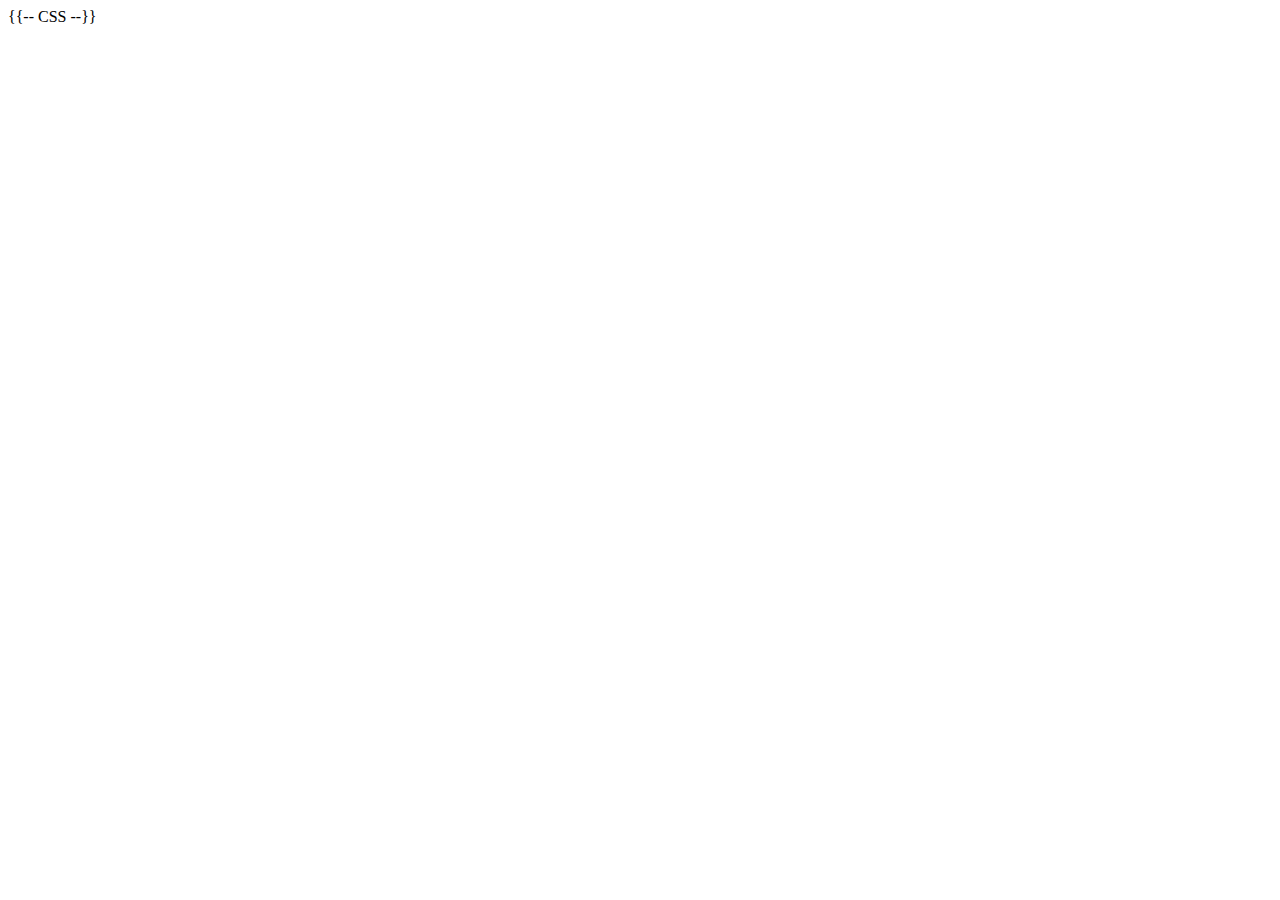
==== index.html @ 49130f5a "Create index.html" ====
<!DOCTYPE html>
<html lang="en">
<head>
    <meta charset="UTF-8">
    <meta name="viewport" content="width=device-width, initial-scale=1.0">
    <meta http-equiv="X-UA-Compatible" content="ie=edge">
    <title>JDIH-DPRD Clone</title>
    {{-- CSS --}}
    <link href="assets/css/style.css" rel="stylesheet" type="text/css" />
</head>
<body>
    
    
    <script src="assets/js/script.js"></script>
</body>
</html>
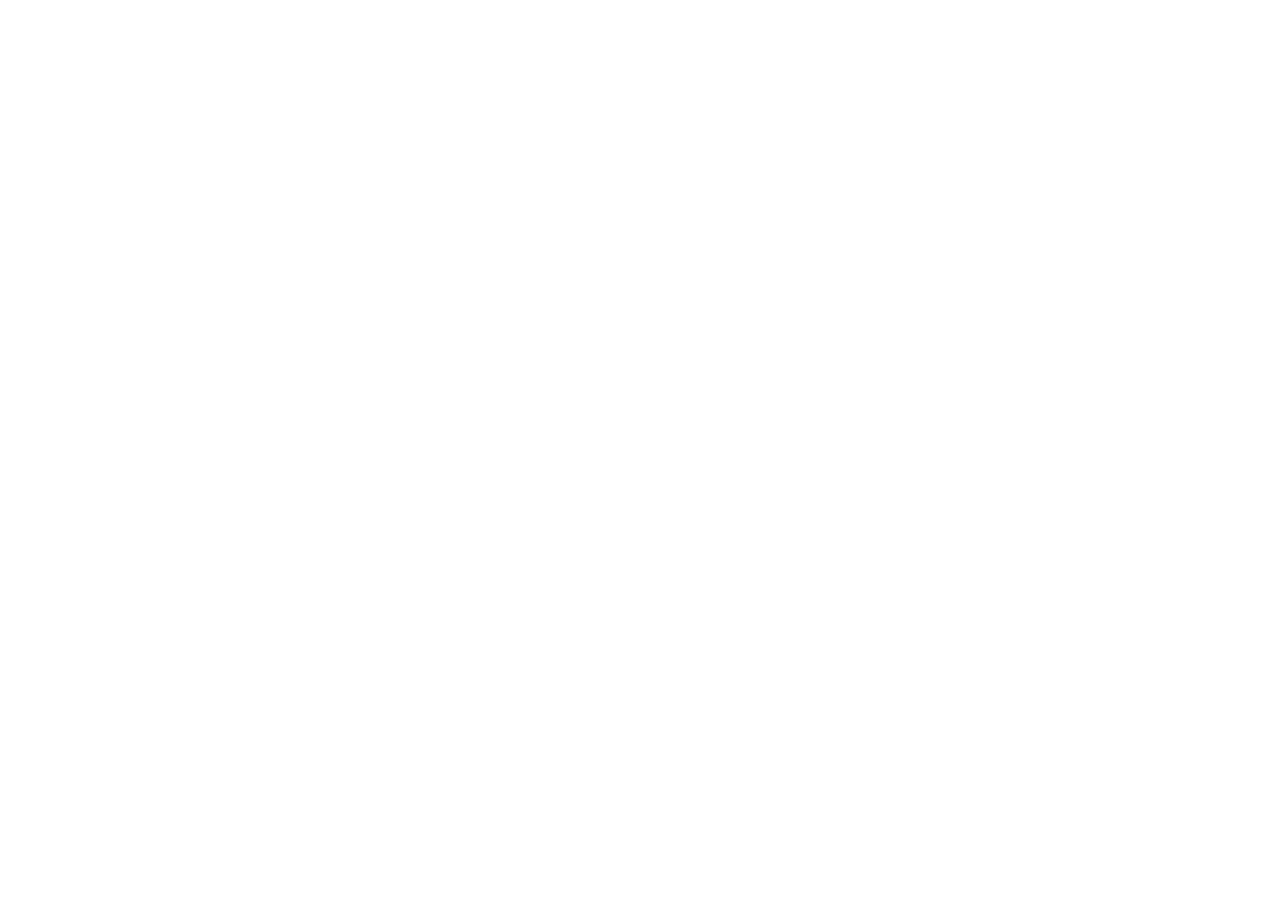
==== commit d7b0ba8e: "initiate native" ====
--- a/index.html
+++ b/index.html
@@ -5,7 +5,7 @@
     <meta name="viewport" content="width=device-width, initial-scale=1.0">
     <meta http-equiv="X-UA-Compatible" content="ie=edge">
     <title>JDIH-DPRD Clone</title>
-    {{-- CSS --}}
+    <!-- CSS -->
     <link href="assets/css/style.css" rel="stylesheet" type="text/css" />
 </head>
 <body>
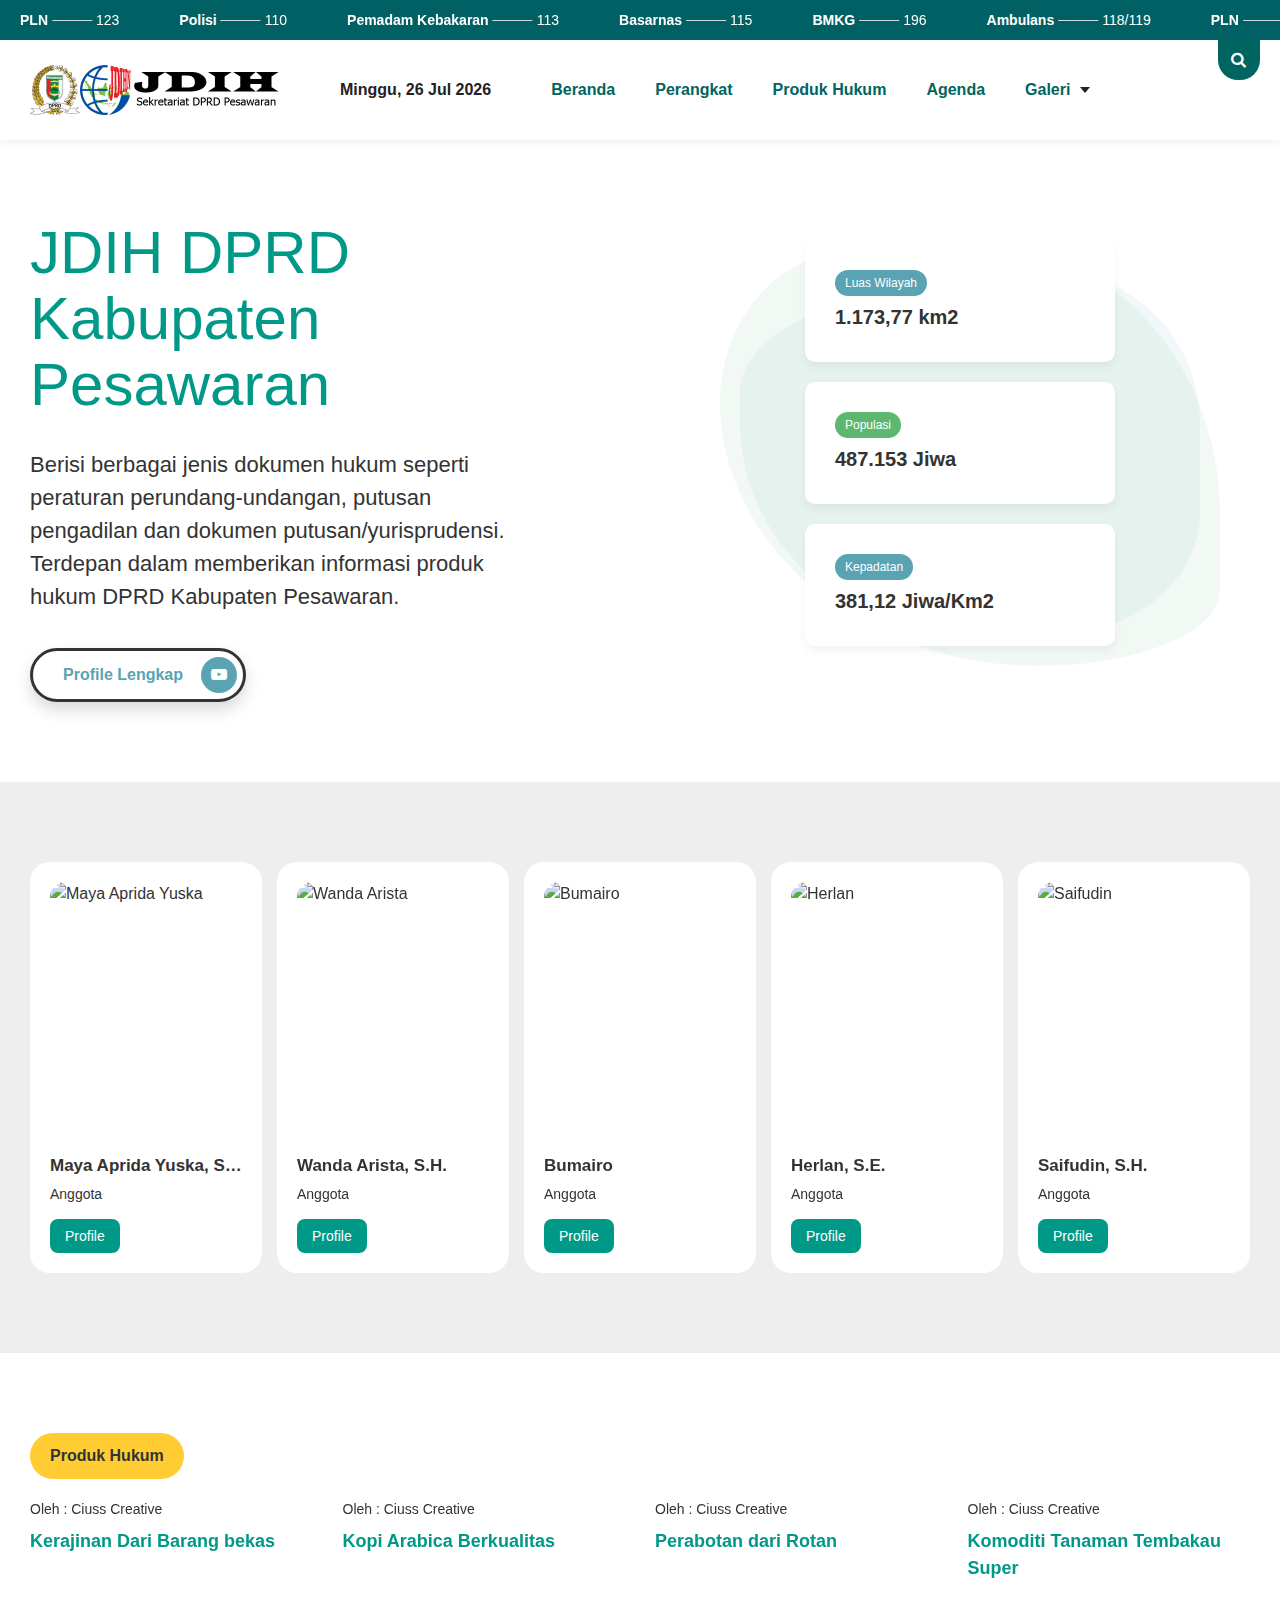
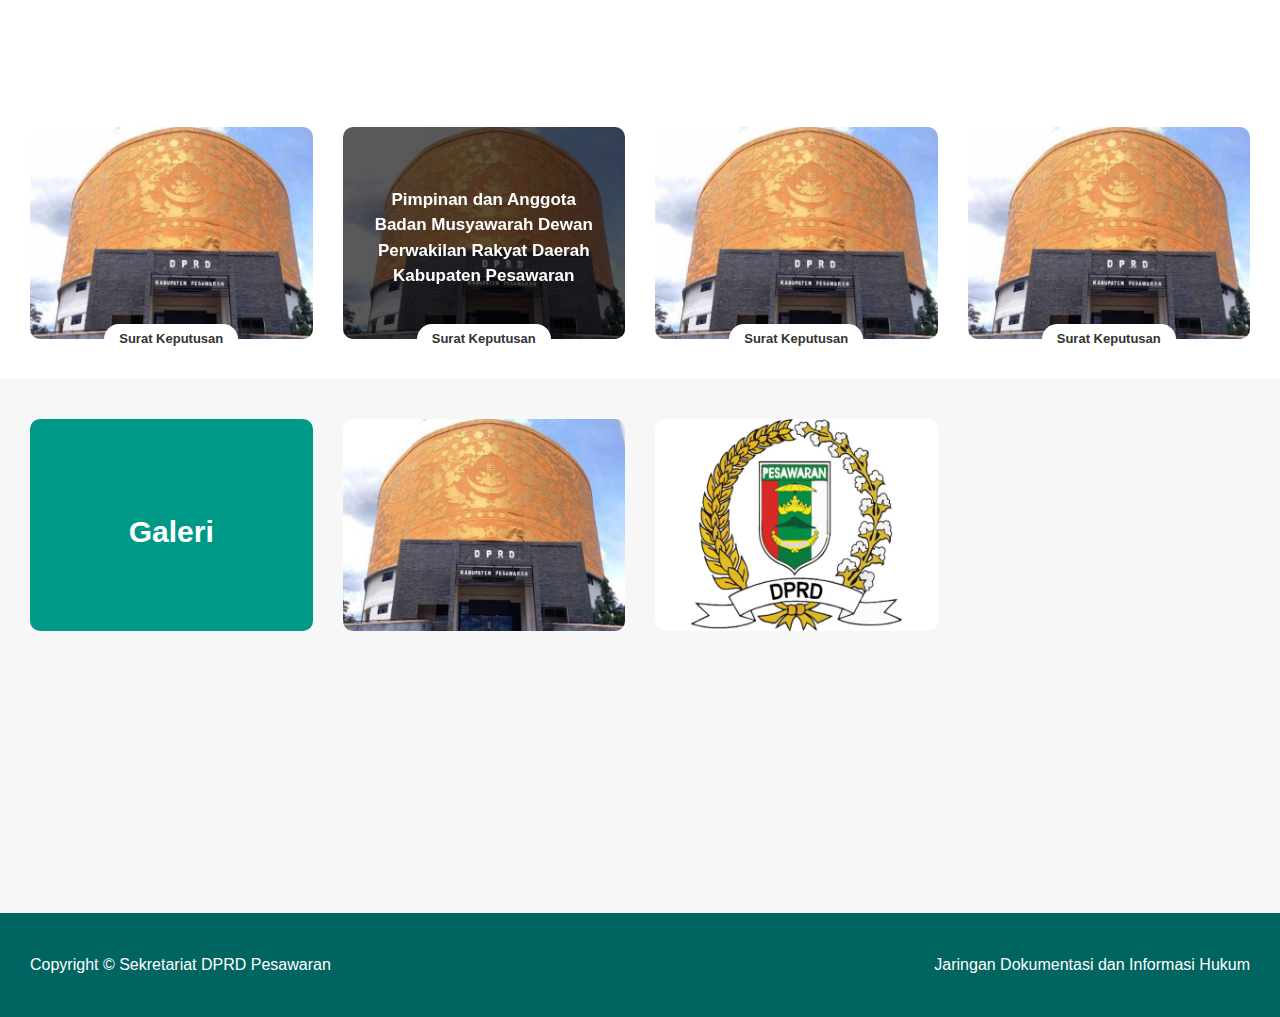
==== commit f0c7c7c7: "insert assets and adjustment template with bootstrap" ====
--- a/index.html
+++ b/index.html
@@ -1,16 +1,481 @@
 <!DOCTYPE html>
 <html lang="en">
 <head>
-    <meta charset="UTF-8">
-    <meta name="viewport" content="width=device-width, initial-scale=1.0">
-    <meta http-equiv="X-UA-Compatible" content="ie=edge">
-    <title>JDIH-DPRD Clone</title>
-    <!-- CSS -->
-    <link href="assets/css/style.css" rel="stylesheet" type="text/css" />
+	<meta charset="UTF-8">
+	<meta name="viewport" content="width=device-width, initial-scale=1.0">
+	<title>JDIH DPRD Pesawaran Clone</title>
+	<!-- Icon Tab Web -->
+    <link rel="icon" href="assets/img/icon/logo-32x32.png" sizes="32x32"/>
+	<!-- CSS -->
+    <link rel="stylesheet" href="assets/themes/css/style.min.css" type="text/css"/>
+    <link rel="stylesheet" href="assets/themes/css/public.css" type="text/css"/>
+    <link rel="stylesheet" href="assets/themes/css/stylefont.css" type="text/css"/>
+    <link rel="stylesheet" href="assets/themes/css/style.css" type="text/css"/>
+    <link rel="stylesheet" href="assets/themes/css/splide.min.css" type="text/css"/>
+	<!-- Additional Font -->
+    <link rel="stylesheet" href="assets/themes/css/icofont.css" type="text/css"/>
+    <link rel="stylesheet" href="assets/themes/css/ndeso-font.css" type="text/css"/>
+	<!-- Jquery Ver 3.7.1 -->
+	<script type="text/javascript" src="assets/themes/js/jquery/jquery.min.js"></script>
+	<script type="text/javascript" src="assets/themes/js/jquery/jquery-migrate.min.js"></script>
+    <!-- Bootstrap 5 CSS -->
+    <link rel="stylesheet" href="assets/bootstrap/bootstrap.min.css" type="text/css"/>
+	<!-- CSS Style -->
+    <link rel="stylesheet" href="assets/css/style.css" type="text/css"/>
 </head>
-<body>
+
+<body class="home page-template page-template-page-home page-template-page-home-php page page-id-159 wp-custom-logo wp-embed-responsive">
+    <div class="ndeso__top wrapper">
+		<!-- Header -->
+		<section class="ndeso__header">
+			<div class="ndeso__slidelayanan">
+                <div class="splide slideservices">
+                    <div class="splide__track">
+                        <div class="splide__list">
+                            <div class="splide__slide">
+						    	<div class="ndeso__calllayanan">
+							    	<span class="call__left">PLN</span>
+									<span class="call__right">123</span>
+								</div>
+							</div>
+                            <div class="splide__slide">
+						    	<div class="ndeso__calllayanan">
+							    	<span class="call__left">Polisi</span>
+									<span class="call__right">110</span>
+								</div>
+							</div>
+                            <div class="splide__slide">
+						    	<div class="ndeso__calllayanan">
+							    	<span class="call__left">Pemadam Kebakaran</span>
+									<span class="call__right">113</span>
+								</div>
+							</div>
+                            <div class="splide__slide">
+						    	<div class="ndeso__calllayanan">
+							    	<span class="call__left">Basarnas</span>
+									<span class="call__right">115</span>
+								</div>
+							</div>
+                            <div class="splide__slide">
+						    	<div class="ndeso__calllayanan">
+							    	<span class="call__left">BMKG</span>
+									<span class="call__right">196</span>
+								</div>
+							</div>
+                            <div class="splide__slide">
+						    	<div class="ndeso__calllayanan">
+							    	<span class="call__left">Ambulans</span>
+									<span class="call__right">118/119</span>
+								</div>
+							</div>
+                        </div>
+                    </div>
+                </div>
+            </div>
+			<div class="header__top">
+                <div class="ndeso__container ndeso__clear">
+                    <div class="ndeso_logo">
+                        <a href="#" class="custom-logo-link" rel="home" aria-current="page"><img width="500" height="100" src="assets/img/icon/logo.png" class="custom-logo" alt="JDIH DPRD Pesawaran" decoding="async" fetchpriority="high"  sizes="(max-width: 500px) 100vw, 500px" /></a>
+                    </div>
+                    <span class="ndeso__currenttime">
+                        <span id="currentDay"></span>, <span class="time__span" id="currentDate"></span>
+                    </span>
+                    <div class="ndeso__mainmenu">
+                        <div class="float_menu">
+                            <div class="nav">
+                                <ul id="ndesomenus" class="ndmenu deskmenu p-0">
+                                    <li id="menu-item-723" class="menu-item menu-item-type-post_type menu-item-object-page menu-item-home current-menu-item page_item page-item-159 current_page_item menu-item-723">
+                                        <a href="index.html" aria-current="page">Beranda</a>
+                                    </li>
+                                    <li id="menu-item-735" class="menu-item menu-item-type-custom menu-item-object-custom menu-item-735">
+                                        <a href="kelengkapan_dewan.html">Perangkat</a>
+                                    </li>
+                                    <li id="menu-item-775" class="menu-item menu-item-type-custom menu-item-object-custom menu-item-775">
+                                        <a href="produk_hukum.html">Produk Hukum</a>
+                                    </li>
+                                    <li id="menu-item-731" class="menu-item menu-item-type-post_type_archive menu-item-object-agenda menu-item-731">
+                                        <a href="agenda.html">Agenda</a>
+                                    </li>
+                                    <li id="menu-item-738" class="menu-item menu-item-type-custom menu-item-object-custom menu-item-has-children menu-item-738">
+                                        <a href="#">Galeri</a>
+                                        <ul class="sub-menu">
+                                            <li id="menu-item-732" class="menu-item menu-item-type-post_type_archive menu-item-object-galeri menu-item-732">
+												<a href="#">Galeri Foto</a>
+											</li>
+                                            <li id="menu-item-733" class="menu-item menu-item-type-post_type_archive menu-item-object-video menu-item-733">
+												<a href="#">Galeri Video</a>
+											</li>
+                                        </ul>
+                                    </li>
+                                </ul>
+                            </div>
+                        </div>
+                    </div>
+                    <i class="icon-search ndeso__opensearch" onclick="mysearch()"></i>
+                    <span class="mobile_menu" onclick="mymenu()"></span>
+                    <div class="ndeso__searchform">
+                        <div class="search__form">
+                            <form method="get" action="#">
+                                <fieldset>
+                                    <input name="keyword" type="text" placeholder="Cari sesuatu..."/>
+                                    <select name="post_type">
+                                        <option value="post">Berita</option>
+                                        <option value="pengumuman">Pengumuman</option>
+                                        <option value="agenda">Agenda</option>
+                                        <option value="opini">Opini Warga</option>
+                                        <option value="produk-desa">Produk Hukum</option>
+                                        <option value="bumdes">Produk BUMDes</option>
+                                        <option value="layanan">Layanan Publik</option>
+                                    </select>
+                                    <button id="searchsubmit" type="submit"><i class="icon-search"></i></button>
+                                </fieldset>
+                            </form>
+                        </div>
+                    </div>
+                </div>
+            </div>
+		</section>
+
+        <!-- Content -->
+		<div class="ndesopro_home_widget ndeso__clear">
+			<div id="herondeso-3" class="herondeso">
+				<div class="ndeso__container">		
+					<div class="ndeso__hero">
+						<div class="ndeso__clear hero__outer">
+							<div class="hero__block">
+								<div class="hero__inner">
+									<h1 class="hero__head">JDIH DPRD Kabupaten Pesawaran</h1>
+									<div class="hero__text">Berisi berbagai jenis dokumen hukum seperti peraturan perundang-undangan, putusan pengadilan dan dokumen putusan/yurisprudensi. Terdepan dalam memberikan informasi produk hukum DPRD Kabupaten Pesawaran.</div>
+									<span class="hero__link">
+										<a href="#">Profile Lengkap <i class="icon-youtube"></i></a>
+									</span>
+								</div>
+							</div>
+							<div class="hero__block">
+								<div class="stat_inner hero__data">
+									<div class="data__area data__layer">
+										<div class="aktual__top top__pop">Luas Wilayah</div>
+										<div class="aktual__bottom">1.173,77 km2</div>
+									</div>
+									<div class="data__populasi data__layer">
+										<div class="aktual__top top__wil">Populasi</div>
+										<div class="aktual__bottom">487.153 Jiwa</div>
+									</div>
+									<div class="data__area data__layer">
+										<div class="aktual__top top__pop">Kepadatan</div>
+										<div class="aktual__bottom">381,12 Jiwa/Km2</div>
+									</div>
+								</div>
+							</div>
+						</div>
+					</div>
+				</div>
+			</div>
+
+			<div id="perangkatslider-3" class="perangkatslider">
+				<div class="ndeso__container">
+					<div class="slide__prank">				
+						<div class="splide slideper">
+							<div class="splide__track ndeso__container">
+								<div class="splide__list">					
+									<div class="splide__slide">
+										<div class="list__prank">
+											<img width="300" height="400" src="assets/img/picture/Maya-Aprida-Yuska.jpg" class="attachment-profile size-profile wp-post-image" alt="Maya Aprida Yuska" decoding="async" srcset="https://jdih-dprd.pesawarankab.go.id/wp-content/uploads/2025/02/Maya-Aprida-Yuska.jpg 300w, https://jdih-dprd.pesawarankab.go.id/wp-content/uploads/2025/02/Maya-Aprida-Yuska-225x300.jpg 225w" sizes="(max-width: 300px) 100vw, 300px" />
+											<div class="data__prank">
+												<div class="name__prank">Maya Aprida Yuska, S.E., M.M.</div>
+												<div class="job__prank">Anggota</div>
+												<div class="prank__contact ndeso__clear no_phone no_wa">
+													<a class="prank__pro" href="#">Profile</a>
+													<span class="prank__touch"></span>
+												</div>
+											</div>
+										</div>
+									</div>				
+									<div class="splide__slide">
+										<div class="list__prank">
+											<img width="300" height="400" src="assets/img/picture/Wanda-Arista.jpg" class="attachment-profile size-profile wp-post-image" alt="Wanda Arista" decoding="async" srcset="https://jdih-dprd.pesawarankab.go.id/wp-content/uploads/2025/02/Wanda-Arista.jpg 300w, https://jdih-dprd.pesawarankab.go.id/wp-content/uploads/2025/02/Wanda-Arista-225x300.jpg 225w" sizes="(max-width: 300px) 100vw, 300px" />
+											<div class="data__prank">
+												<div class="name__prank">Wanda Arista, S.H.</div>
+												<div class="job__prank">Anggota</div>
+												<div class="prank__contact ndeso__clear no_phone no_wa">
+													<a class="prank__pro" href="#">Profile</a>
+													<span class="prank__touch"></span>
+												</div>
+											</div>
+										</div>
+									</div>					
+									<div class="splide__slide">
+										<div class="list__prank">
+											<img width="300" height="400" src="assets/img/picture/Bumairo.jpg" class="attachment-profile size-profile wp-post-image" alt="Bumairo" decoding="async" srcset="https://jdih-dprd.pesawarankab.go.id/wp-content/uploads/2025/02/Bumairo.jpg 300w, https://jdih-dprd.pesawarankab.go.id/wp-content/uploads/2025/02/Bumairo-225x300.jpg 225w" sizes="(max-width: 300px) 100vw, 300px" />
+											<div class="data__prank">
+												<div class="name__prank">Bumairo</div>
+												<div class="job__prank">Anggota</div>
+												<div class="prank__contact ndeso__clear no_phone no_wa">
+													<a class="prank__pro" href="#">Profile</a>
+													<span class="prank__touch"></span>
+												</div>
+											</div>
+										</div>
+									</div>					
+									<div class="splide__slide">
+										<div class="list__prank">
+											<img width="300" height="400" src="assets/img/picture/Herlan.jpg" class="attachment-profile size-profile wp-post-image" alt="Herlan" decoding="async" srcset="https://jdih-dprd.pesawarankab.go.id/wp-content/uploads/2025/02/Herlan.jpg 300w, https://jdih-dprd.pesawarankab.go.id/wp-content/uploads/2025/02/Herlan-225x300.jpg 225w" sizes="(max-width: 300px) 100vw, 300px" />
+											<div class="data__prank">
+												<div class="name__prank">Herlan, S.E.</div>
+												<div class="job__prank">Anggota</div>
+												<div class="prank__contact ndeso__clear no_phone no_wa">
+													<a class="prank__pro" href="#">Profile</a>
+													<span class="prank__touch"></span>
+												</div>
+											</div>
+										</div>
+									</div>							
+									<div class="splide__slide">
+										<div class="list__prank">
+											<img width="300" height="400" src="assets/img/picture/Saifudin.jpg" class="attachment-profile size-profile wp-post-image" alt="Saifudin" decoding="async" srcset="https://jdih-dprd.pesawarankab.go.id/wp-content/uploads/2025/02/Saifudin.jpg 300w, https://jdih-dprd.pesawarankab.go.id/wp-content/uploads/2025/02/Saifudin-225x300.jpg 225w" sizes="(max-width: 300px) 100vw, 300px" />
+											<div class="data__prank">
+												<div class="name__prank">Saifudin, S.H.</div>
+												<div class="job__prank">Anggota</div>
+												<div class="prank__contact ndeso__clear no_phone no_wa">
+													<a class="prank__pro" href="#">Profile</a>
+													<span class="prank__touch"></span>
+												</div>
+											</div>
+										</div>
+									</div>
+								</div>
+							</div>
+						</div>
+					</div>
+				</div>
+			</div>
+
+			<div id="produkdesa-3" class="produkdesa">
+				<div class="ndeso__container">
+					<div class="slide__produk">
+						<h4><span>Produk Hukum</span></h4>
+						<div class="splide slidepro">
+							<div class="splide__track">
+								<div class="splide__list">							
+									<div class="splide__slide">
+										<div class="list__produk">
+											<div class="data__produk">
+												<div class="owner__produk">
+													Oleh : Ciuss Creative
+												</div>
+												<div class="name__produk">Kerajinan Dari Barang bekas</div>
+											</div>
+										</div>
+									</div>			
+									<div class="splide__slide">
+										<div class="list__produk">
+											<div class="data__produk">
+												<div class="owner__produk">
+													Oleh : Ciuss Creative
+												</div>
+												<div class="name__produk">Kopi Arabica Berkualitas</div>
+											</div>
+										</div>
+									</div>				
+									<div class="splide__slide">
+										<div class="list__produk">
+											<div class="data__produk">
+												<div class="owner__produk">
+													Oleh : Ciuss Creative
+												</div>
+												<div class="name__produk">Perabotan dari Rotan</div>
+											</div>
+										</div>
+									</div>					
+									<div class="splide__slide">
+										<div class="list__produk">
+											<div class="data__produk">
+												<div class="owner__produk">
+													Oleh : Ciuss Creative
+												</div>
+												<div class="name__produk">Komoditi Tanaman Tembakau Super</div>
+											</div>
+										</div>
+									</div>						
+									<div class="splide__slide">
+										<div class="list__produk">
+											<div class="data__produk">
+												<div class="owner__produk">
+													Oleh : Ciuss Creative
+												</div>
+												<div class="name__produk">Komoditas Jagung Super</div>
+											</div>
+										</div>
+									</div>
+								</div>
+							</div>
+						</div>
+					</div>
+				</div>
+			</div>
+
+			<div id="latestpost-2" class="latestpost">
+				<div class="ndeso__container">		    
+					<div class="late__post">
+						<div class="splide slidepost">
+							<div class="splide__track">
+								<div class="splide__list">		
+									<div class="splide__slide">
+										<div class="list__late">
+											<div class="late__inner">
+												<img width="150" height="113" src="assets/img/picture/DPRD-Pesawaran-600x450.jpg" class="attachment-thumb size-thumb wp-post-image" alt="Pimpinan dan Anggota Badan Kehormatan DPRD Kabupaten Pesawaran" title="Pimpinan dan Anggota Badan Kehormatan DPRD Kabupaten Pesawaran" decoding="async" sizes="(max-width: 150px) 100vw, 150px" />
+												<div class="late__over">
+													<div class="late__date">2 Maret 2025</div>
+													<div class="late__title"><a href="#">Pimpinan dan Anggota Badan Kehormatan DPRD Kabupaten Pesawaran</a></div>
+												</div>
+											</div>
+											<div class="late__cat"><a href="#" rel="category tag">Surat Keputusan</a></div>
+										</div>
+									</div>						
+									<div class="splide__slide">
+										<div class="list__late">
+											<div class="late__inner">
+												<img width="150" height="113" src="assets/img/picture/DPRD-Pesawaran-600x450.jpg" class="attachment-thumb size-thumb wp-post-image" alt="Pimpinan dan Anggota Badan Musyawarah Dewan Perwakilan Rakyat Daerah Kabupaten Pesawaran" title="Pimpinan dan Anggota Badan Musyawarah Dewan Perwakilan Rakyat Daerah Kabupaten Pesawaran" decoding="async" sizes="(max-width: 150px) 100vw, 150px" />
+												<div class="late__over">
+													<div class="late__date"></div>
+													<div class="late__title"><a href="#">Pimpinan dan Anggota Badan Musyawarah Dewan Perwakilan Rakyat Daerah Kabupaten Pesawaran</a></div>
+												</div>
+											</div>
+											<div class="late__cat"><a href="#" rel="category tag">Surat Keputusan</a></div>
+										</div>
+									</div>					
+									<div class="splide__slide">
+										<div class="list__late">
+											<div class="late__inner">
+												<img width="150" height="113" src="assets/img/picture/DPRD-Pesawaran-600x450.jpg" class="attachment-thumb size-thumb wp-post-image" alt="Pimpinan dan Anggota Komisi-komisi Dewan Perwakilan Rakyat Daerah Kabupaten Pesawaran" title="Pimpinan dan Anggota Komisi-komisi Dewan Perwakilan Rakyat Daerah Kabupaten Pesawaran" decoding="async" sizes="(max-width: 150px) 100vw, 150px" />
+												<div class="late__over">
+													<div class="late__date"></div>
+													<div class="late__title"><a href="#">Pimpinan dan Anggota Komisi-komisi Dewan Perwakilan Rakyat Daerah Kabupaten Pesawaran</a></div>
+												</div>
+											</div>
+											<div class="late__cat"><a href="#" rel="category tag">Surat Keputusan</a></div>
+										</div>
+									</div>							
+									<div class="splide__slide">
+										<div class="list__late">
+											<div class="late__inner">
+												<img width="150" height="113" src="assets/img/picture/DPRD-Pesawaran-600x450.jpg" class="attachment-thumb size-thumb wp-post-image" alt="Pimpinan dan Anggota Badan Anggaran Dewan Perwakilan Rakyat Daerah Kabupaten Pesawaran" title="Pimpinan dan Anggota Badan Anggaran Dewan Perwakilan Rakyat Daerah Kabupaten Pesawaran" decoding="async" sizes="(max-width: 150px) 100vw, 150px" />
+												<div class="late__over">
+													<div class="late__date"></div>
+													<div class="late__title"><a href="#">Pimpinan dan Anggota Badan Anggaran Dewan Perwakilan Rakyat Daerah Kabupaten Pesawaran</a></div>
+												</div>
+											</div>
+											<div class="late__cat"><a href="#" rel="category tag">Surat Keputusan</a></div>
+										</div>
+									</div>					
+								</div>
+							</div>
+						</div>
+					</div>
+				</div>
+			</div>
+
+			<div id="gallerypost-3" class="gallerypost">
+				<div class="ndeso__container">		    
+					<div class="gall__post">
+						<div class="ndeso__clear gall_outer">							
+							<div class="gall__late">
+								<div class="gall__inner gall__index">
+									<img width="150" height="113" src="assets/img/picture/Gedung-DPRD-Pesawaran.jpg" class="attachment-thumb size-thumb wp-post-image" alt="Galeri 7" title="Galeri 7" decoding="async" sizes="(max-width: 150px) 100vw, 150px" />
+									<a href="#">Galeri</a>
+								</div>
+							</div>
+							<div class="gall__late">
+								<div class="gall__inner">
+									<a href="#"><img width="150" height="113" src="assets/img/picture/Gedung-DPRD-Pesawaran.jpg" class="attachment-thumb size-thumb wp-post-image" alt="Galeri 7" title="Galeri 7" decoding="async" sizes="(max-width: 150px) 100vw, 150px" /></a>
+								</div>
+							</div>				
+							<div class="gall__late">
+								<div class="gall__inner">
+									<a href="#"><img width="150" height="113" src="assets/img/picture/Logo-DPRD-Pesawaran.jpg" class="attachment-thumb size-thumb wp-post-image" alt="Galeri 6" title="Galeri 6" decoding="async" sizes="(max-width: 150px) 100vw, 150px" /></a>
+								</div>
+							</div>			
+							<div class="gall__late">
+								<div class="gall__inner">
+									<a href="#"><img width="150" height="113" src="assets/img/picture/DPRD-Pesawaran-Guru-Honorer.jpg" class="attachment-thumb size-thumb wp-post-image" alt="Galeri 5" title="Galeri 5" decoding="async" sizes="(max-width: 150px) 100vw, 150px" /></a>
+								</div>
+							</div>			
+							<div class="gall__late">
+								<div class="gall__inner">
+									<a href="#"><img width="150" height="113" src="assets/img/picture/Toto-Sumedi.jpg" class="attachment-thumb size-thumb wp-post-image" alt="Galeri 4" title="Galeri 4" decoding="async" sizes="(max-width: 150px) 100vw, 150px" /></a>
+								</div>
+							</div>			
+							<div class="gall__late">
+								<div class="gall__inner">
+									<a href="#"><img width="150" height="113" src="assets/img/picture/Achmad-Rico-Julian.jpg" class="attachment-thumb size-thumb wp-post-image" alt="Galeri 3" title="Galeri 3" decoding="async" sizes="(max-width: 150px) 100vw, 150px" /></a>
+								</div>
+							</div>					
+							<div class="gall__late">
+								<div class="gall__inner">
+									<a href="#"><img width="150" height="113" src="assets/img/picture/M.jpg" class="attachment-thumb size-thumb wp-post-image" alt="Galeri 2" title="Galeri 2" decoding="async" sizes="(max-width: 150px) 100vw, 150px" /></a>
+								</div>
+							</div>					
+							<div class="gall__late">
+								<div class="gall__inner">
+									<a href="#"><img width="150" height="113" src="assets/img/picture/Aria-Guna-1.jpg" class="attachment-thumb size-thumb wp-post-image" alt="Galeri" title="Galeri" decoding="async" sizes="(max-width: 150px) 100vw, 150px" /></a>
+								</div>
+							</div>
+						</div>					
+					</div>
+				</div>
+			</div>
+		</div>    
+
+		<!-- Footer -->
+		<div class="footer">
+			<div class="ndeso__container">
+				<div class="copyright ndeso__clear">
+					<div class="copyr">Copyright © Sekretariat DPRD Pesawaran</div>
+					<div class="copyl">Jaringan Dokumentasi dan Informasi Hukum</div>
+				</div>
+			</div>
+		</div>
+		<!-- Footer Bar Mobile View -->
+		<div class="footer__icon">
+			<div class="icon__block">
+				<a href="index.html" class="active">
+					<svg fill="#000000" width="80px" height="80px" viewBox="-0.2 -0.2 2.4 2.4" xmlns="http://www.w3.org/2000/svg" preserveAspectRatio="xMinYMin" class="jam jam-home"><path d="M1.8 1.8V0.713l-0.8 -0.48 -0.8 0.48V1.8h0.4v-0.275a0.4 0.4 0 1 1 0.8 0V1.8h0.4zm-0.6 0.2v-0.475a0.2 0.2 0 1 0 -0.4 0V2H0.2a0.2 0.2 0 0 1 -0.2 -0.2V0.713a0.2 0.2 0 0 1 0.097 -0.172l0.8 -0.48a0.2 0.2 0 0 1 0.206 0l0.8 0.48A0.2 0.2 0 0 1 2 0.713V1.8a0.2 0.2 0 0 1 -0.2 0.2h-0.6z"/></svg>
+				</a>
+				<span>Beranda</span>
+			</div>
+			<div class="icon__block">
+				<a href="agenda.html">
+					<svg width="80px" height="80px" viewBox="0 0 2.4 2.4" xmlns="http://www.w3.org/2000/svg"><path d="M1.9 0.4h-0.2V0.3a0.1 0.1 0 0 0 -0.2 0v0.1H0.9V0.3a0.1 0.1 0 0 0 -0.2 0v0.1H0.5a0.3 0.3 0 0 0 -0.3 0.3v1.2a0.3 0.3 0 0 0 0.3 0.3h1.4a0.3 0.3 0 0 0 0.3 -0.3V0.7a0.3 0.3 0 0 0 -0.3 -0.3Zm0.1 1.5a0.1 0.1 0 0 1 -0.1 0.1H0.5a0.1 0.1 0 0 1 -0.1 -0.1v-0.7h1.6Zm0 -0.9H0.4V0.7a0.1 0.1 0 0 1 0.1 -0.1h0.2v0.1a0.1 0.1 0 0 0 0.2 0V0.6h0.6v0.1a0.1 0.1 0 0 0 0.2 0V0.6h0.2a0.1 0.1 0 0 1 0.1 0.1Z"/></svg>
+				</a>
+				<span>Agenda</span>
+			</div>
+			<div class="icon__block" onclick="mysearch()">
+				<a href="#">
+					<svg fill="#000000" width="80px" height="80px" viewBox="0 0 2.4 2.4" xmlns="http://www.w3.org/2000/svg"><path d="M2.171 2.029 1.8 1.661A0.9 0.9 0 1 0 1.661 1.8l0.368 0.368a0.1 0.1 0 0 0 0.142 0 0.1 0.1 0 0 0 0 -0.139ZM1.1 1.8a0.7 0.7 0 1 1 0.7 -0.7 0.7 0.7 0 0 1 -0.7 0.7Z"/></svg>
+				</a>
+				<span>Cari</span>
+			</div>
+			<div class="icon__block">
+				<a href="kelengkapan_dewan.html">
+					<svg width="80px" height="80px" viewBox="0 0 80 80" xmlns="http://www.w3.org/2000/svg"><path fill-rule="evenodd" d="M11.667 26.667a18.333 18.333 0 1 1 28.653 15.157 30.017 30.017 0 0 1 19.667 27.267 2.5 2.5 0 0 1 -5 0.15 25 25 0 0 0 -49.977 0 2.5 2.5 0 0 1 -4.997 -0.147 30.017 30.017 0 0 1 19.667 -27.27A18.313 18.313 0 0 1 11.667 26.667zM30 13.333a13.333 13.333 0 1 0 0 26.667 13.333 13.333 0 0 0 0 -26.667z"/><path d="M57.633 26.667c-0.493 0 -0.973 0.033 -1.447 0.1a2.5 2.5 0 1 1 -0.707 -4.947 15.1 15.1 0 0 1 11.267 26.99 22.3 22.3 0 0 1 13.187 20.357 2.5 2.5 0 0 1 -5 0 17.31 17.31 0 0 0 -12.32 -16.573l-1.78 -0.533v-5.587l1.367 -0.697A10.1 10.1 0 0 0 57.633 26.667z"/></svg>
+				</a>
+				<span>Perangkat</span>
+			</div>
+			<div class="icon__block">
+				<a href="produk_hukum.html">
+					<svg fill="#000000" width="80px" height="80px" viewBox="0 0 2.4 2.4" xmlns="http://www.w3.org/2000/svg"><path fill-rule="evenodd" d="M0.556 0.406c0.016 -0.004 0.033 -0.006 0.051 -0.006L2.004 0.5c0.125 0.002 0.248 0.106 0.187 0.241 -0.012 0.026 -0.065 0.133 -0.15 0.301l-0.105 0.209 -0.034 0.068 -0.011 0.021a0.263 0.263 0 0 1 -0.165 0.155l-0.015 0.005H0.702l-0.197 0C0.448 1.503 0.403 1.548 0.4 1.6l0 0.094c0.004 0.057 0.049 0.103 0.1 0.106h0.017a0.3 0.3 0 0 1 0.566 0h0.234a0.3 0.3 0 1 1 0 0.2h-0.234a0.3 0.3 0 0 1 -0.566 0h-0.023C0.336 1.991 0.21 1.864 0.2 1.7l0 -0.105c0.008 -0.159 0.135 -0.286 0.299 -0.295l-0.098 -0.686L0.4 0.6c0 -0.065 -0.033 -0.142 -0.071 -0.179C0.32 0.411 0.276 0.4 0.2 0.4V0.2c0.124 0 0.214 0.022 0.271 0.079 0.034 0.034 0.063 0.078 0.085 0.127ZM0.711 1.3h0.966a0.063 0.063 0 0 0 0.029 -0.034l0.005 -0.011 0.013 -0.026 0.034 -0.068c0.035 -0.07 0.071 -0.14 0.104 -0.206l0.002 -0.003c0.058 -0.115 0.102 -0.204 0.126 -0.253L0.601 0.6l0.098 0.686a0.017 0.017 0 0 0 0.012 0.014ZM1.6 2a0.1 0.1 0 1 0 0 -0.2 0.1 0.1 0 0 0 0 0.2Zm-0.8 0a0.1 0.1 0 1 0 0 -0.2 0.1 0.1 0 0 0 0 0.2Z"/></svg>
+				</a>
+				<span>Produk</span>
+			</div>
+		</div>
+	</div>
     
+    <!-- Additional Script -->
+	<script type="text/javascript" src="assets/themes/js/splide.mind.js"></script>
+	<script type="text/javascript" src="assets/js/script.js"></script>
+	<script type="text/javascript" src="assets/js/script-slide.js"></script>
     
-    <script src="assets/js/script.js"></script>
+    <!-- Bootstrap core JavaScript -->
+	<script type="text/javascript" src="assets/bootstrap/bootstrap.bundle.min.js"></script>
 </body>
-</html>
+</html>--- a/assets/themes/css/style.min.css
+++ b/assets/themes/css/style.min.css
@@ -0,0 +1,11 @@
+@charset "UTF-8";.wp-block-archives{box-sizing:border-box}.wp-block-archives-dropdown label{display:block}.wp-block-avatar{line-height:0}.wp-block-avatar,.wp-block-avatar img{box-sizing:border-box}.wp-block-avatar.aligncenter{text-align:center}.wp-block-audio{box-sizing:border-box}.wp-block-audio :where(figcaption){margin-bottom:1em;margin-top:.5em}.wp-block-audio audio{min-width:300px;width:100%}.wp-block-button__link{box-sizing:border-box;cursor:pointer;display:inline-block;text-align:center;word-break:break-word}.wp-block-button__link.aligncenter{text-align:center}.wp-block-button__link.alignright{text-align:right}:where(.wp-block-button__link){border-radius:9999px;box-shadow:none;padding:calc(.667em + 2px) calc(1.333em + 2px);text-decoration:none}.wp-block-button[style*=text-decoration] .wp-block-button__link{text-decoration:inherit}.wp-block-buttons>.wp-block-button.has-custom-width{max-width:none}.wp-block-buttons>.wp-block-button.has-custom-width .wp-block-button__link{width:100%}.wp-block-buttons>.wp-block-button.has-custom-font-size .wp-block-button__link{font-size:inherit}.wp-block-buttons>.wp-block-button.wp-block-button__width-25{width:calc(25% - var(--wp--style--block-gap, .5em)*.75)}.wp-block-buttons>.wp-block-button.wp-block-button__width-50{width:calc(50% - var(--wp--style--block-gap, .5em)*.5)}.wp-block-buttons>.wp-block-button.wp-block-button__width-75{width:calc(75% - var(--wp--style--block-gap, .5em)*.25)}.wp-block-buttons>.wp-block-button.wp-block-button__width-100{flex-basis:100%;width:100%}.wp-block-buttons.is-vertical>.wp-block-button.wp-block-button__width-25{width:25%}.wp-block-buttons.is-vertical>.wp-block-button.wp-block-button__width-50{width:50%}.wp-block-buttons.is-vertical>.wp-block-button.wp-block-button__width-75{width:75%}.wp-block-button.is-style-squared,.wp-block-button__link.wp-block-button.is-style-squared{border-radius:0}.wp-block-button.no-border-radius,.wp-block-button__link.no-border-radius{border-radius:0!important}:root :where(.wp-block-button .wp-block-button__link.is-style-outline),:root :where(.wp-block-button.is-style-outline>.wp-block-button__link){border:2px solid;padding:.667em 1.333em}:root :where(.wp-block-button .wp-block-button__link.is-style-outline:not(.has-text-color)),:root :where(.wp-block-button.is-style-outline>.wp-block-button__link:not(.has-text-color)){color:currentColor}:root :where(.wp-block-button .wp-block-button__link.is-style-outline:not(.has-background)),:root :where(.wp-block-button.is-style-outline>.wp-block-button__link:not(.has-background)){background-color:initial;background-image:none}.wp-block-buttons.is-vertical{flex-direction:column}.wp-block-buttons.is-vertical>.wp-block-button:last-child{margin-bottom:0}.wp-block-buttons>.wp-block-button{display:inline-block;margin:0}.wp-block-buttons.is-content-justification-left{justify-content:flex-start}.wp-block-buttons.is-content-justification-left.is-vertical{align-items:flex-start}.wp-block-buttons.is-content-justification-center{justify-content:center}.wp-block-buttons.is-content-justification-center.is-vertical{align-items:center}.wp-block-buttons.is-content-justification-right{justify-content:flex-end}.wp-block-buttons.is-content-justification-right.is-vertical{align-items:flex-end}.wp-block-buttons.is-content-justification-space-between{justify-content:space-between}.wp-block-buttons.aligncenter{text-align:center}.wp-block-buttons:not(.is-content-justification-space-between,.is-content-justification-right,.is-content-justification-left,.is-content-justification-center) .wp-block-button.aligncenter{margin-left:auto;margin-right:auto;width:100%}.wp-block-buttons[style*=text-decoration] .wp-block-button,.wp-block-buttons[style*=text-decoration] .wp-block-button__link{text-decoration:inherit}.wp-block-buttons.has-custom-font-size .wp-block-button__link{font-size:inherit}.wp-block-button.aligncenter,.wp-block-calendar{text-align:center}.wp-block-calendar td,.wp-block-calendar th{border:1px solid;padding:.25em}.wp-block-calendar th{font-weight:400}.wp-block-calendar caption{background-color:inherit}.wp-block-calendar table{border-collapse:collapse;width:100%}.wp-block-calendar table:where(:not(.has-text-color)){color:#40464d}.wp-block-calendar table:where(:not(.has-text-color)) td,.wp-block-calendar table:where(:not(.has-text-color)) th{border-color:#ddd}.wp-block-calendar table.has-background th{background-color:inherit}.wp-block-calendar table.has-text-color th{color:inherit}:where(.wp-block-calendar table:not(.has-background) th){background:#ddd}.wp-block-categories{box-sizing:border-box}.wp-block-categories.alignleft{margin-right:2em}.wp-block-categories.alignright{margin-left:2em}.wp-block-categories.wp-block-categories-dropdown.aligncenter{text-align:center}.wp-block-categories .wp-block-categories__label{display:block;width:100%}.wp-block-code{box-sizing:border-box}.wp-block-code code{display:block;font-family:inherit;overflow-wrap:break-word;white-space:pre-wrap}.wp-block-columns{align-items:normal!important;box-sizing:border-box;display:flex;flex-wrap:wrap!important}@media (min-width:782px){.wp-block-columns{flex-wrap:nowrap!important}}.wp-block-columns.are-vertically-aligned-top{align-items:flex-start}.wp-block-columns.are-vertically-aligned-center{align-items:center}.wp-block-columns.are-vertically-aligned-bottom{align-items:flex-end}@media (max-width:781px){.wp-block-columns:not(.is-not-stacked-on-mobile)>.wp-block-column{flex-basis:100%!important}}@media (min-width:782px){.wp-block-columns:not(.is-not-stacked-on-mobile)>.wp-block-column{flex-basis:0;flex-grow:1}.wp-block-columns:not(.is-not-stacked-on-mobile)>.wp-block-column[style*=flex-basis]{flex-grow:0}}.wp-block-columns.is-not-stacked-on-mobile{flex-wrap:nowrap!important}.wp-block-columns.is-not-stacked-on-mobile>.wp-block-column{flex-basis:0;flex-grow:1}.wp-block-columns.is-not-stacked-on-mobile>.wp-block-column[style*=flex-basis]{flex-grow:0}:where(.wp-block-columns){margin-bottom:1.75em}:where(.wp-block-columns.has-background){padding:1.25em 2.375em}.wp-block-column{flex-grow:1;min-width:0;overflow-wrap:break-word;word-break:break-word}.wp-block-column.is-vertically-aligned-top{align-self:flex-start}.wp-block-column.is-vertically-aligned-center{align-self:center}.wp-block-column.is-vertically-aligned-bottom{align-self:flex-end}.wp-block-column.is-vertically-aligned-stretch{align-self:stretch}.wp-block-column.is-vertically-aligned-bottom,.wp-block-column.is-vertically-aligned-center,.wp-block-column.is-vertically-aligned-top{width:100%}.wp-block-post-comments{box-sizing:border-box}.wp-block-post-comments .alignleft{float:left}.wp-block-post-comments .alignright{float:right}.wp-block-post-comments .navigation:after{clear:both;content:"";display:table}.wp-block-post-comments .commentlist{clear:both;list-style:none;margin:0;padding:0}.wp-block-post-comments .commentlist .comment{min-height:2.25em;padding-left:3.25em}.wp-block-post-comments .commentlist .comment p{font-size:1em;line-height:1.8;margin:1em 0}.wp-block-post-comments .commentlist .children{list-style:none;margin:0;padding:0}.wp-block-post-comments .comment-author{line-height:1.5}.wp-block-post-comments .comment-author .avatar{border-radius:1.5em;display:block;float:left;height:2.5em;margin-right:.75em;margin-top:.5em;width:2.5em}.wp-block-post-comments .comment-author cite{font-style:normal}.wp-block-post-comments .comment-meta{font-size:.875em;line-height:1.5}.wp-block-post-comments .comment-meta b{font-weight:400}.wp-block-post-comments .comment-meta .comment-awaiting-moderation{display:block;margin-bottom:1em;margin-top:1em}.wp-block-post-comments .comment-body .commentmetadata{font-size:.875em}.wp-block-post-comments .comment-form-author label,.wp-block-post-comments .comment-form-comment label,.wp-block-post-comments .comment-form-email label,.wp-block-post-comments .comment-form-url label{display:block;margin-bottom:.25em}.wp-block-post-comments .comment-form input:not([type=submit]):not([type=checkbox]),.wp-block-post-comments .comment-form textarea{box-sizing:border-box;display:block;width:100%}.wp-block-post-comments .comment-form-cookies-consent{display:flex;gap:.25em}.wp-block-post-comments .comment-form-cookies-consent #wp-comment-cookies-consent{margin-top:.35em}.wp-block-post-comments .comment-reply-title{margin-bottom:0}.wp-block-post-comments .comment-reply-title :where(small){font-size:var(--wp--preset--font-size--medium,smaller);margin-left:.5em}.wp-block-post-comments .reply{font-size:.875em;margin-bottom:1.4em}.wp-block-post-comments input:not([type=submit]),.wp-block-post-comments textarea{border:1px solid #949494;font-family:inherit;font-size:1em}.wp-block-post-comments input:not([type=submit]):not([type=checkbox]),.wp-block-post-comments textarea{padding:calc(.667em + 2px)}:where(.wp-block-post-comments input[type=submit]){border:none}.wp-block-comments-pagination>.wp-block-comments-pagination-next,.wp-block-comments-pagination>.wp-block-comments-pagination-numbers,.wp-block-comments-pagination>.wp-block-comments-pagination-previous{margin-bottom:.5em;margin-right:.5em}.wp-block-comments-pagination>.wp-block-comments-pagination-next:last-child,.wp-block-comments-pagination>.wp-block-comments-pagination-numbers:last-child,.wp-block-comments-pagination>.wp-block-comments-pagination-previous:last-child{margin-right:0}.wp-block-comments-pagination .wp-block-comments-pagination-previous-arrow{display:inline-block;margin-right:1ch}.wp-block-comments-pagination .wp-block-comments-pagination-previous-arrow:not(.is-arrow-chevron){transform:scaleX(1)}.wp-block-comments-pagination .wp-block-comments-pagination-next-arrow{display:inline-block;margin-left:1ch}.wp-block-comments-pagination .wp-block-comments-pagination-next-arrow:not(.is-arrow-chevron){transform:scaleX(1)}.wp-block-comments-pagination.aligncenter{justify-content:center}.wp-block-comment-template{box-sizing:border-box;list-style:none;margin-bottom:0;max-width:100%;padding:0}.wp-block-comment-template li{clear:both}.wp-block-comment-template ol{list-style:none;margin-bottom:0;max-width:100%;padding-left:2rem}.wp-block-comment-template.alignleft{float:left}.wp-block-comment-template.aligncenter{margin-left:auto;margin-right:auto;width:-moz-fit-content;width:fit-content}.wp-block-comment-template.alignright{float:right}.wp-block-comment-date{box-sizing:border-box}.comment-awaiting-moderation{display:block;font-size:.875em;line-height:1.5}.wp-block-comment-author-name,.wp-block-comment-content,.wp-block-comment-edit-link,.wp-block-comment-reply-link{box-sizing:border-box}.wp-block-cover,.wp-block-cover-image{align-items:center;background-position:50%;box-sizing:border-box;display:flex;justify-content:center;min-height:430px;overflow:hidden;overflow:clip;padding:1em;position:relative}.wp-block-cover .has-background-dim:not([class*=-background-color]),.wp-block-cover-image .has-background-dim:not([class*=-background-color]),.wp-block-cover-image.has-background-dim:not([class*=-background-color]),.wp-block-cover.has-background-dim:not([class*=-background-color]){background-color:#000}.wp-block-cover .has-background-dim.has-background-gradient,.wp-block-cover-image .has-background-dim.has-background-gradient{background-color:initial}.wp-block-cover-image.has-background-dim:before,.wp-block-cover.has-background-dim:before{background-color:inherit;content:""}.wp-block-cover .wp-block-cover__background,.wp-block-cover .wp-block-cover__gradient-background,.wp-block-cover-image .wp-block-cover__background,.wp-block-cover-image .wp-block-cover__gradient-background,.wp-block-cover-image.has-background-dim:not(.has-background-gradient):before,.wp-block-cover.has-background-dim:not(.has-background-gradient):before{bottom:0;left:0;opacity:.5;position:absolute;right:0;top:0;z-index:1}.wp-block-cover-image.has-background-dim.has-background-dim-10 .wp-block-cover__background,.wp-block-cover-image.has-background-dim.has-background-dim-10 .wp-block-cover__gradient-background,.wp-block-cover-image.has-background-dim.has-background-dim-10:not(.has-background-gradient):before,.wp-block-cover.has-background-dim.has-background-dim-10 .wp-block-cover__background,.wp-block-cover.has-background-dim.has-background-dim-10 .wp-block-cover__gradient-background,.wp-block-cover.has-background-dim.has-background-dim-10:not(.has-background-gradient):before{opacity:.1}.wp-block-cover-image.has-background-dim.has-background-dim-20 .wp-block-cover__background,.wp-block-cover-image.has-background-dim.has-background-dim-20 .wp-block-cover__gradient-background,.wp-block-cover-image.has-background-dim.has-background-dim-20:not(.has-background-gradient):before,.wp-block-cover.has-background-dim.has-background-dim-20 .wp-block-cover__background,.wp-block-cover.has-background-dim.has-background-dim-20 .wp-block-cover__gradient-background,.wp-block-cover.has-background-dim.has-background-dim-20:not(.has-background-gradient):before{opacity:.2}.wp-block-cover-image.has-background-dim.has-background-dim-30 .wp-block-cover__background,.wp-block-cover-image.has-background-dim.has-background-dim-30 .wp-block-cover__gradient-background,.wp-block-cover-image.has-background-dim.has-background-dim-30:not(.has-background-gradient):before,.wp-block-cover.has-background-dim.has-background-dim-30 .wp-block-cover__background,.wp-block-cover.has-background-dim.has-background-dim-30 .wp-block-cover__gradient-background,.wp-block-cover.has-background-dim.has-background-dim-30:not(.has-background-gradient):before{opacity:.3}.wp-block-cover-image.has-background-dim.has-background-dim-40 .wp-block-cover__background,.wp-block-cover-image.has-background-dim.has-background-dim-40 .wp-block-cover__gradient-background,.wp-block-cover-image.has-background-dim.has-background-dim-40:not(.has-background-gradient):before,.wp-block-cover.has-background-dim.has-background-dim-40 .wp-block-cover__background,.wp-block-cover.has-background-dim.has-background-dim-40 .wp-block-cover__gradient-background,.wp-block-cover.has-background-dim.has-background-dim-40:not(.has-background-gradient):before{opacity:.4}.wp-block-cover-image.has-background-dim.has-background-dim-50 .wp-block-cover__background,.wp-block-cover-image.has-background-dim.has-background-dim-50 .wp-block-cover__gradient-background,.wp-block-cover-image.has-background-dim.has-background-dim-50:not(.has-background-gradient):before,.wp-block-cover.has-background-dim.has-background-dim-50 .wp-block-cover__background,.wp-block-cover.has-background-dim.has-background-dim-50 .wp-block-cover__gradient-background,.wp-block-cover.has-background-dim.has-background-dim-50:not(.has-background-gradient):before{opacity:.5}.wp-block-cover-image.has-background-dim.has-background-dim-60 .wp-block-cover__background,.wp-block-cover-image.has-background-dim.has-background-dim-60 .wp-block-cover__gradient-background,.wp-block-cover-image.has-background-dim.has-background-dim-60:not(.has-background-gradient):before,.wp-block-cover.has-background-dim.has-background-dim-60 .wp-block-cover__background,.wp-block-cover.has-background-dim.has-background-dim-60 .wp-block-cover__gradient-background,.wp-block-cover.has-background-dim.has-background-dim-60:not(.has-background-gradient):before{opacity:.6}.wp-block-cover-image.has-background-dim.has-background-dim-70 .wp-block-cover__background,.wp-block-cover-image.has-background-dim.has-background-dim-70 .wp-block-cover__gradient-background,.wp-block-cover-image.has-background-dim.has-background-dim-70:not(.has-background-gradient):before,.wp-block-cover.has-background-dim.has-background-dim-70 .wp-block-cover__background,.wp-block-cover.has-background-dim.has-background-dim-70 .wp-block-cover__gradient-background,.wp-block-cover.has-background-dim.has-background-dim-70:not(.has-background-gradient):before{opacity:.7}.wp-block-cover-image.has-background-dim.has-background-dim-80 .wp-block-cover__background,.wp-block-cover-image.has-background-dim.has-background-dim-80 .wp-block-cover__gradient-background,.wp-block-cover-image.has-background-dim.has-background-dim-80:not(.has-background-gradient):before,.wp-block-cover.has-background-dim.has-background-dim-80 .wp-block-cover__background,.wp-block-cover.has-background-dim.has-background-dim-80 .wp-block-cover__gradient-background,.wp-block-cover.has-background-dim.has-background-dim-80:not(.has-background-gradient):before{opacity:.8}.wp-block-cover-image.has-background-dim.has-background-dim-90 .wp-block-cover__background,.wp-block-cover-image.has-background-dim.has-background-dim-90 .wp-block-cover__gradient-background,.wp-block-cover-image.has-background-dim.has-background-dim-90:not(.has-background-gradient):before,.wp-block-cover.has-background-dim.has-background-dim-90 .wp-block-cover__background,.wp-block-cover.has-background-dim.has-background-dim-90 .wp-block-cover__gradient-background,.wp-block-cover.has-background-dim.has-background-dim-90:not(.has-background-gradient):before{opacity:.9}.wp-block-cover-image.has-background-dim.has-background-dim-100 .wp-block-cover__background,.wp-block-cover-image.has-background-dim.has-background-dim-100 .wp-block-cover__gradient-background,.wp-block-cover-image.has-background-dim.has-background-dim-100:not(.has-background-gradient):before,.wp-block-cover.has-background-dim.has-background-dim-100 .wp-block-cover__background,.wp-block-cover.has-background-dim.has-background-dim-100 .wp-block-cover__gradient-background,.wp-block-cover.has-background-dim.has-background-dim-100:not(.has-background-gradient):before{opacity:1}.wp-block-cover .wp-block-cover__background.has-background-dim.has-background-dim-0,.wp-block-cover .wp-block-cover__gradient-background.has-background-dim.has-background-dim-0,.wp-block-cover-image .wp-block-cover__background.has-background-dim.has-background-dim-0,.wp-block-cover-image .wp-block-cover__gradient-background.has-background-dim.has-background-dim-0{opacity:0}.wp-block-cover .wp-block-cover__background.has-background-dim.has-background-dim-10,.wp-block-cover .wp-block-cover__gradient-background.has-background-dim.has-background-dim-10,.wp-block-cover-image .wp-block-cover__background.has-background-dim.has-background-dim-10,.wp-block-cover-image .wp-block-cover__gradient-background.has-background-dim.has-background-dim-10{opacity:.1}.wp-block-cover .wp-block-cover__background.has-background-dim.has-background-dim-20,.wp-block-cover .wp-block-cover__gradient-background.has-background-dim.has-background-dim-20,.wp-block-cover-image .wp-block-cover__background.has-background-dim.has-background-dim-20,.wp-block-cover-image .wp-block-cover__gradient-background.has-background-dim.has-background-dim-20{opacity:.2}.wp-block-cover .wp-block-cover__background.has-background-dim.has-background-dim-30,.wp-block-cover .wp-block-cover__gradient-background.has-background-dim.has-background-dim-30,.wp-block-cover-image .wp-block-cover__background.has-background-dim.has-background-dim-30,.wp-block-cover-image .wp-block-cover__gradient-background.has-background-dim.has-background-dim-30{opacity:.3}.wp-block-cover .wp-block-cover__background.has-background-dim.has-background-dim-40,.wp-block-cover .wp-block-cover__gradient-background.has-background-dim.has-background-dim-40,.wp-block-cover-image .wp-block-cover__background.has-background-dim.has-background-dim-40,.wp-block-cover-image .wp-block-cover__gradient-background.has-background-dim.has-background-dim-40{opacity:.4}.wp-block-cover .wp-block-cover__background.has-background-dim.has-background-dim-50,.wp-block-cover .wp-block-cover__gradient-background.has-background-dim.has-background-dim-50,.wp-block-cover-image .wp-block-cover__background.has-background-dim.has-background-dim-50,.wp-block-cover-image .wp-block-cover__gradient-background.has-background-dim.has-background-dim-50{opacity:.5}.wp-block-cover .wp-block-cover__background.has-background-dim.has-background-dim-60,.wp-block-cover .wp-block-cover__gradient-background.has-background-dim.has-background-dim-60,.wp-block-cover-image .wp-block-cover__background.has-background-dim.has-background-dim-60,.wp-block-cover-image .wp-block-cover__gradient-background.has-background-dim.has-background-dim-60{opacity:.6}.wp-block-cover .wp-block-cover__background.has-background-dim.has-background-dim-70,.wp-block-cover .wp-block-cover__gradient-background.has-background-dim.has-background-dim-70,.wp-block-cover-image .wp-block-cover__background.has-background-dim.has-background-dim-70,.wp-block-cover-image .wp-block-cover__gradient-background.has-background-dim.has-background-dim-70{opacity:.7}.wp-block-cover .wp-block-cover__background.has-background-dim.has-background-dim-80,.wp-block-cover .wp-block-cover__gradient-background.has-background-dim.has-background-dim-80,.wp-block-cover-image .wp-block-cover__background.has-background-dim.has-background-dim-80,.wp-block-cover-image .wp-block-cover__gradient-background.has-background-dim.has-background-dim-80{opacity:.8}.wp-block-cover .wp-block-cover__background.has-background-dim.has-background-dim-90,.wp-block-cover .wp-block-cover__gradient-background.has-background-dim.has-background-dim-90,.wp-block-cover-image .wp-block-cover__background.has-background-dim.has-background-dim-90,.wp-block-cover-image .wp-block-cover__gradient-background.has-background-dim.has-background-dim-90{opacity:.9}.wp-block-cover .wp-block-cover__background.has-background-dim.has-background-dim-100,.wp-block-cover .wp-block-cover__gradient-background.has-background-dim.has-background-dim-100,.wp-block-cover-image .wp-block-cover__background.has-background-dim.has-background-dim-100,.wp-block-cover-image .wp-block-cover__gradient-background.has-background-dim.has-background-dim-100{opacity:1}.wp-block-cover-image.alignleft,.wp-block-cover-image.alignright,.wp-block-cover.alignleft,.wp-block-cover.alignright{max-width:420px;width:100%}.wp-block-cover-image.aligncenter,.wp-block-cover-image.alignleft,.wp-block-cover-image.alignright,.wp-block-cover.aligncenter,.wp-block-cover.alignleft,.wp-block-cover.alignright{display:flex}.wp-block-cover .wp-block-cover__inner-container,.wp-block-cover-image .wp-block-cover__inner-container{color:inherit;width:100%;z-index:1}.has-modal-open .wp-block-cover .wp-block-cover__inner-container,.has-modal-open .wp-block-cover-image .wp-block-cover__inner-container{z-index:auto}.wp-block-cover-image.is-position-top-left,.wp-block-cover.is-position-top-left{align-items:flex-start;justify-content:flex-start}.wp-block-cover-image.is-position-top-center,.wp-block-cover.is-position-top-center{align-items:flex-start;justify-content:center}.wp-block-cover-image.is-position-top-right,.wp-block-cover.is-position-top-right{align-items:flex-start;justify-content:flex-end}.wp-block-cover-image.is-position-center-left,.wp-block-cover.is-position-center-left{align-items:center;justify-content:flex-start}.wp-block-cover-image.is-position-center-center,.wp-block-cover.is-position-center-center{align-items:center;justify-content:center}.wp-block-cover-image.is-position-center-right,.wp-block-cover.is-position-center-right{align-items:center;justify-content:flex-end}.wp-block-cover-image.is-position-bottom-left,.wp-block-cover.is-position-bottom-left{align-items:flex-end;justify-content:flex-start}.wp-block-cover-image.is-position-bottom-center,.wp-block-cover.is-position-bottom-center{align-items:flex-end;justify-content:center}.wp-block-cover-image.is-position-bottom-right,.wp-block-cover.is-position-bottom-right{align-items:flex-end;justify-content:flex-end}.wp-block-cover-image.has-custom-content-position.has-custom-content-position .wp-block-cover__inner-container,.wp-block-cover.has-custom-content-position.has-custom-content-position .wp-block-cover__inner-container{margin:0}.wp-block-cover-image.has-custom-content-position.has-custom-content-position.is-position-bottom-left .wp-block-cover__inner-container,.wp-block-cover-image.has-custom-content-position.has-custom-content-position.is-position-bottom-right .wp-block-cover__inner-container,.wp-block-cover-image.has-custom-content-position.has-custom-content-position.is-position-center-left .wp-block-cover__inner-container,.wp-block-cover-image.has-custom-content-position.has-custom-content-position.is-position-center-right .wp-block-cover__inner-container,.wp-block-cover-image.has-custom-content-position.has-custom-content-position.is-position-top-left .wp-block-cover__inner-container,.wp-block-cover-image.has-custom-content-position.has-custom-content-position.is-position-top-right .wp-block-cover__inner-container,.wp-block-cover.has-custom-content-position.has-custom-content-position.is-position-bottom-left .wp-block-cover__inner-container,.wp-block-cover.has-custom-content-position.has-custom-content-position.is-position-bottom-right .wp-block-cover__inner-container,.wp-block-cover.has-custom-content-position.has-custom-content-position.is-position-center-left .wp-block-cover__inner-container,.wp-block-cover.has-custom-content-position.has-custom-content-position.is-position-center-right .wp-block-cover__inner-container,.wp-block-cover.has-custom-content-position.has-custom-content-position.is-position-top-left .wp-block-cover__inner-container,.wp-block-cover.has-custom-content-position.has-custom-content-position.is-position-top-right .wp-block-cover__inner-container{margin:0;width:auto}.wp-block-cover .wp-block-cover__image-background,.wp-block-cover video.wp-block-cover__video-background,.wp-block-cover-image .wp-block-cover__image-background,.wp-block-cover-image video.wp-block-cover__video-background{border:none;bottom:0;box-shadow:none;height:100%;left:0;margin:0;max-height:none;max-width:none;object-fit:cover;outline:none;padding:0;position:absolute;right:0;top:0;width:100%}.wp-block-cover-image.has-parallax,.wp-block-cover.has-parallax,.wp-block-cover__image-background.has-parallax,video.wp-block-cover__video-background.has-parallax{background-attachment:fixed;background-repeat:no-repeat;background-size:cover}@supports (-webkit-touch-callout:inherit){.wp-block-cover-image.has-parallax,.wp-block-cover.has-parallax,.wp-block-cover__image-background.has-parallax,video.wp-block-cover__video-background.has-parallax{background-attachment:scroll}}@media (prefers-reduced-motion:reduce){.wp-block-cover-image.has-parallax,.wp-block-cover.has-parallax,.wp-block-cover__image-background.has-parallax,video.wp-block-cover__video-background.has-parallax{background-attachment:scroll}}.wp-block-cover-image.is-repeated,.wp-block-cover.is-repeated,.wp-block-cover__image-background.is-repeated,video.wp-block-cover__video-background.is-repeated{background-repeat:repeat;background-size:auto}.wp-block-cover__image-background,.wp-block-cover__video-background{z-index:0}.wp-block-cover-image-text,.wp-block-cover-image-text a,.wp-block-cover-image-text a:active,.wp-block-cover-image-text a:focus,.wp-block-cover-image-text a:hover,.wp-block-cover-text,.wp-block-cover-text a,.wp-block-cover-text a:active,.wp-block-cover-text a:focus,.wp-block-cover-text a:hover,section.wp-block-cover-image h2,section.wp-block-cover-image h2 a,section.wp-block-cover-image h2 a:active,section.wp-block-cover-image h2 a:focus,section.wp-block-cover-image h2 a:hover{color:#fff}.wp-block-cover-image .wp-block-cover.has-left-content{justify-content:flex-start}.wp-block-cover-image .wp-block-cover.has-right-content{justify-content:flex-end}.wp-block-cover-image.has-left-content .wp-block-cover-image-text,.wp-block-cover.has-left-content .wp-block-cover-text,section.wp-block-cover-image.has-left-content>h2{margin-left:0;text-align:left}.wp-block-cover-image.has-right-content .wp-block-cover-image-text,.wp-block-cover.has-right-content .wp-block-cover-text,section.wp-block-cover-image.has-right-content>h2{margin-right:0;text-align:right}.wp-block-cover .wp-block-cover-text,.wp-block-cover-image .wp-block-cover-image-text,section.wp-block-cover-image>h2{font-size:2em;line-height:1.25;margin-bottom:0;max-width:840px;padding:.44em;text-align:center;z-index:1}:where(.wp-block-cover-image:not(.has-text-color)),:where(.wp-block-cover:not(.has-text-color)){color:#fff}:where(.wp-block-cover-image.is-light:not(.has-text-color)),:where(.wp-block-cover.is-light:not(.has-text-color)){color:#000}:root :where(.wp-block-cover h1:not(.has-text-color)),:root :where(.wp-block-cover h2:not(.has-text-color)),:root :where(.wp-block-cover h3:not(.has-text-color)),:root :where(.wp-block-cover h4:not(.has-text-color)),:root :where(.wp-block-cover h5:not(.has-text-color)),:root :where(.wp-block-cover h6:not(.has-text-color)),:root :where(.wp-block-cover p:not(.has-text-color)){color:inherit}.wp-block-details{box-sizing:border-box}.wp-block-details summary{cursor:pointer}.wp-block-embed.alignleft,.wp-block-embed.alignright,.wp-block[data-align=left]>[data-type="core/embed"],.wp-block[data-align=right]>[data-type="core/embed"]{max-width:360px;width:100%}.wp-block-embed.alignleft .wp-block-embed__wrapper,.wp-block-embed.alignright .wp-block-embed__wrapper,.wp-block[data-align=left]>[data-type="core/embed"] .wp-block-embed__wrapper,.wp-block[data-align=right]>[data-type="core/embed"] .wp-block-embed__wrapper{min-width:280px}.wp-block-cover .wp-block-embed{min-height:240px;min-width:320px}.wp-block-embed{overflow-wrap:break-word}.wp-block-embed :where(figcaption){margin-bottom:1em;margin-top:.5em}.wp-block-embed iframe{max-width:100%}.wp-block-embed__wrapper{position:relative}.wp-embed-responsive .wp-has-aspect-ratio .wp-block-embed__wrapper:before{content:"";display:block;padding-top:50%}.wp-embed-responsive .wp-has-aspect-ratio iframe{bottom:0;height:100%;left:0;position:absolute;right:0;top:0;width:100%}.wp-embed-responsive .wp-embed-aspect-21-9 .wp-block-embed__wrapper:before{padding-top:42.85%}.wp-embed-responsive .wp-embed-aspect-18-9 .wp-block-embed__wrapper:before{padding-top:50%}.wp-embed-responsive .wp-embed-aspect-16-9 .wp-block-embed__wrapper:before{padding-top:56.25%}.wp-embed-responsive .wp-embed-aspect-4-3 .wp-block-embed__wrapper:before{padding-top:75%}.wp-embed-responsive .wp-embed-aspect-1-1 .wp-block-embed__wrapper:before{padding-top:100%}.wp-embed-responsive .wp-embed-aspect-9-16 .wp-block-embed__wrapper:before{padding-top:177.77%}.wp-embed-responsive .wp-embed-aspect-1-2 .wp-block-embed__wrapper:before{padding-top:200%}.wp-block-file{box-sizing:border-box}.wp-block-file:not(.wp-element-button){font-size:.8em}.wp-block-file.aligncenter{text-align:center}.wp-block-file.alignright{text-align:right}.wp-block-file *+.wp-block-file__button{margin-left:.75em}:where(.wp-block-file){margin-bottom:1.5em}.wp-block-file__embed{margin-bottom:1em}:where(.wp-block-file__button){border-radius:2em;display:inline-block;padding:.5em 1em}:where(.wp-block-file__button):is(a):active,:where(.wp-block-file__button):is(a):focus,:where(.wp-block-file__button):is(a):hover,:where(.wp-block-file__button):is(a):visited{box-shadow:none;color:#fff;opacity:.85;text-decoration:none}.wp-block-form-input__label{display:flex;flex-direction:column;gap:.25em;margin-bottom:.5em;width:100%}.wp-block-form-input__label.is-label-inline{align-items:center;flex-direction:row;gap:.5em}.wp-block-form-input__label.is-label-inline .wp-block-form-input__label-content{margin-bottom:.5em}.wp-block-form-input__label:has(input[type=checkbox]){flex-direction:row;width:-moz-fit-content;width:fit-content}.wp-block-form-input__label:has(input[type=checkbox]) .wp-block-form-input__label-content{margin:0}.wp-block-form-input__label:has(.wp-block-form-input__label-content+input[type=checkbox]){flex-direction:row-reverse}.wp-block-form-input__label-content{width:-moz-fit-content;width:fit-content}.wp-block-form-input__input{font-size:1em;margin-bottom:.5em;padding:0 .5em}.wp-block-form-input__input[type=date],.wp-block-form-input__input[type=datetime-local],.wp-block-form-input__input[type=datetime],.wp-block-form-input__input[type=email],.wp-block-form-input__input[type=month],.wp-block-form-input__input[type=number],.wp-block-form-input__input[type=password],.wp-block-form-input__input[type=search],.wp-block-form-input__input[type=tel],.wp-block-form-input__input[type=text],.wp-block-form-input__input[type=time],.wp-block-form-input__input[type=url],.wp-block-form-input__input[type=week]{border:1px solid;line-height:2;min-height:2em}textarea.wp-block-form-input__input{min-height:10em}.blocks-gallery-grid:not(.has-nested-images),.wp-block-gallery:not(.has-nested-images){display:flex;flex-wrap:wrap;list-style-type:none;margin:0;padding:0}.blocks-gallery-grid:not(.has-nested-images) .blocks-gallery-image,.blocks-gallery-grid:not(.has-nested-images) .blocks-gallery-item,.wp-block-gallery:not(.has-nested-images) .blocks-gallery-image,.wp-block-gallery:not(.has-nested-images) .blocks-gallery-item{display:flex;flex-direction:column;flex-grow:1;justify-content:center;margin:0 1em 1em 0;position:relative;width:calc(50% - 1em)}.blocks-gallery-grid:not(.has-nested-images) .blocks-gallery-image:nth-of-type(2n),.blocks-gallery-grid:not(.has-nested-images) .blocks-gallery-item:nth-of-type(2n),.wp-block-gallery:not(.has-nested-images) .blocks-gallery-image:nth-of-type(2n),.wp-block-gallery:not(.has-nested-images) .blocks-gallery-item:nth-of-type(2n){margin-right:0}.blocks-gallery-grid:not(.has-nested-images) .blocks-gallery-image figure,.blocks-gallery-grid:not(.has-nested-images) .blocks-gallery-item figure,.wp-block-gallery:not(.has-nested-images) .blocks-gallery-image figure,.wp-block-gallery:not(.has-nested-images) .blocks-gallery-item figure{align-items:flex-end;display:flex;height:100%;justify-content:flex-start;margin:0}.blocks-gallery-grid:not(.has-nested-images) .blocks-gallery-image img,.blocks-gallery-grid:not(.has-nested-images) .blocks-gallery-item img,.wp-block-gallery:not(.has-nested-images) .blocks-gallery-image img,.wp-block-gallery:not(.has-nested-images) .blocks-gallery-item img{display:block;height:auto;max-width:100%;width:auto}.blocks-gallery-grid:not(.has-nested-images) .blocks-gallery-image figcaption,.blocks-gallery-grid:not(.has-nested-images) .blocks-gallery-item figcaption,.wp-block-gallery:not(.has-nested-images) .blocks-gallery-image figcaption,.wp-block-gallery:not(.has-nested-images) .blocks-gallery-item figcaption{background:linear-gradient(0deg,#000000b3,#0000004d 70%,#0000);bottom:0;box-sizing:border-box;color:#fff;font-size:.8em;margin:0;max-height:100%;overflow:auto;padding:3em .77em .7em;position:absolute;text-align:center;width:100%;z-index:2}.blocks-gallery-grid:not(.has-nested-images) .blocks-gallery-image figcaption img,.blocks-gallery-grid:not(.has-nested-images) .blocks-gallery-item figcaption img,.wp-block-gallery:not(.has-nested-images) .blocks-gallery-image figcaption img,.wp-block-gallery:not(.has-nested-images) .blocks-gallery-item figcaption img{display:inline}.blocks-gallery-grid:not(.has-nested-images) figcaption,.wp-block-gallery:not(.has-nested-images) figcaption{flex-grow:1}.blocks-gallery-grid:not(.has-nested-images).is-cropped .blocks-gallery-image a,.blocks-gallery-grid:not(.has-nested-images).is-cropped .blocks-gallery-image img,.blocks-gallery-grid:not(.has-nested-images).is-cropped .blocks-gallery-item a,.blocks-gallery-grid:not(.has-nested-images).is-cropped .blocks-gallery-item img,.wp-block-gallery:not(.has-nested-images).is-cropped .blocks-gallery-image a,.wp-block-gallery:not(.has-nested-images).is-cropped .blocks-gallery-image img,.wp-block-gallery:not(.has-nested-images).is-cropped .blocks-gallery-item a,.wp-block-gallery:not(.has-nested-images).is-cropped .blocks-gallery-item img{flex:1;height:100%;object-fit:cover;width:100%}.blocks-gallery-grid:not(.has-nested-images).columns-1 .blocks-gallery-image,.blocks-gallery-grid:not(.has-nested-images).columns-1 .blocks-gallery-item,.wp-block-gallery:not(.has-nested-images).columns-1 .blocks-gallery-image,.wp-block-gallery:not(.has-nested-images).columns-1 .blocks-gallery-item{margin-right:0;width:100%}@media (min-width:600px){.blocks-gallery-grid:not(.has-nested-images).columns-3 .blocks-gallery-image,.blocks-gallery-grid:not(.has-nested-images).columns-3 .blocks-gallery-item,.wp-block-gallery:not(.has-nested-images).columns-3 .blocks-gallery-image,.wp-block-gallery:not(.has-nested-images).columns-3 .blocks-gallery-item{margin-right:1em;width:calc(33.33333% - .66667em)}.blocks-gallery-grid:not(.has-nested-images).columns-4 .blocks-gallery-image,.blocks-gallery-grid:not(.has-nested-images).columns-4 .blocks-gallery-item,.wp-block-gallery:not(.has-nested-images).columns-4 .blocks-gallery-image,.wp-block-gallery:not(.has-nested-images).columns-4 .blocks-gallery-item{margin-right:1em;width:calc(25% - .75em)}.blocks-gallery-grid:not(.has-nested-images).columns-5 .blocks-gallery-image,.blocks-gallery-grid:not(.has-nested-images).columns-5 .blocks-gallery-item,.wp-block-gallery:not(.has-nested-images).columns-5 .blocks-gallery-image,.wp-block-gallery:not(.has-nested-images).columns-5 .blocks-gallery-item{margin-right:1em;width:calc(20% - .8em)}.blocks-gallery-grid:not(.has-nested-images).columns-6 .blocks-gallery-image,.blocks-gallery-grid:not(.has-nested-images).columns-6 .blocks-gallery-item,.wp-block-gallery:not(.has-nested-images).columns-6 .blocks-gallery-image,.wp-block-gallery:not(.has-nested-images).columns-6 .blocks-gallery-item{margin-right:1em;width:calc(16.66667% - .83333em)}.blocks-gallery-grid:not(.has-nested-images).columns-7 .blocks-gallery-image,.blocks-gallery-grid:not(.has-nested-images).columns-7 .blocks-gallery-item,.wp-block-gallery:not(.has-nested-images).columns-7 .blocks-gallery-image,.wp-block-gallery:not(.has-nested-images).columns-7 .blocks-gallery-item{margin-right:1em;width:calc(14.28571% - .85714em)}.blocks-gallery-grid:not(.has-nested-images).columns-8 .blocks-gallery-image,.blocks-gallery-grid:not(.has-nested-images).columns-8 .blocks-gallery-item,.wp-block-gallery:not(.has-nested-images).columns-8 .blocks-gallery-image,.wp-block-gallery:not(.has-nested-images).columns-8 .blocks-gallery-item{margin-right:1em;width:calc(12.5% - .875em)}.blocks-gallery-grid:not(.has-nested-images).columns-1 .blocks-gallery-image:nth-of-type(1n),.blocks-gallery-grid:not(.has-nested-images).columns-1 .blocks-gallery-item:nth-of-type(1n),.blocks-gallery-grid:not(.has-nested-images).columns-2 .blocks-gallery-image:nth-of-type(2n),.blocks-gallery-grid:not(.has-nested-images).columns-2 .blocks-gallery-item:nth-of-type(2n),.blocks-gallery-grid:not(.has-nested-images).columns-3 .blocks-gallery-image:nth-of-type(3n),.blocks-gallery-grid:not(.has-nested-images).columns-3 .blocks-gallery-item:nth-of-type(3n),.blocks-gallery-grid:not(.has-nested-images).columns-4 .blocks-gallery-image:nth-of-type(4n),.blocks-gallery-grid:not(.has-nested-images).columns-4 .blocks-gallery-item:nth-of-type(4n),.blocks-gallery-grid:not(.has-nested-images).columns-5 .blocks-gallery-image:nth-of-type(5n),.blocks-gallery-grid:not(.has-nested-images).columns-5 .blocks-gallery-item:nth-of-type(5n),.blocks-gallery-grid:not(.has-nested-images).columns-6 .blocks-gallery-image:nth-of-type(6n),.blocks-gallery-grid:not(.has-nested-images).columns-6 .blocks-gallery-item:nth-of-type(6n),.blocks-gallery-grid:not(.has-nested-images).columns-7 .blocks-gallery-image:nth-of-type(7n),.blocks-gallery-grid:not(.has-nested-images).columns-7 .blocks-gallery-item:nth-of-type(7n),.blocks-gallery-grid:not(.has-nested-images).columns-8 .blocks-gallery-image:nth-of-type(8n),.blocks-gallery-grid:not(.has-nested-images).columns-8 .blocks-gallery-item:nth-of-type(8n),.wp-block-gallery:not(.has-nested-images).columns-1 .blocks-gallery-image:nth-of-type(1n),.wp-block-gallery:not(.has-nested-images).columns-1 .blocks-gallery-item:nth-of-type(1n),.wp-block-gallery:not(.has-nested-images).columns-2 .blocks-gallery-image:nth-of-type(2n),.wp-block-gallery:not(.has-nested-images).columns-2 .blocks-gallery-item:nth-of-type(2n),.wp-block-gallery:not(.has-nested-images).columns-3 .blocks-gallery-image:nth-of-type(3n),.wp-block-gallery:not(.has-nested-images).columns-3 .blocks-gallery-item:nth-of-type(3n),.wp-block-gallery:not(.has-nested-images).columns-4 .blocks-gallery-image:nth-of-type(4n),.wp-block-gallery:not(.has-nested-images).columns-4 .blocks-gallery-item:nth-of-type(4n),.wp-block-gallery:not(.has-nested-images).columns-5 .blocks-gallery-image:nth-of-type(5n),.wp-block-gallery:not(.has-nested-images).columns-5 .blocks-gallery-item:nth-of-type(5n),.wp-block-gallery:not(.has-nested-images).columns-6 .blocks-gallery-image:nth-of-type(6n),.wp-block-gallery:not(.has-nested-images).columns-6 .blocks-gallery-item:nth-of-type(6n),.wp-block-gallery:not(.has-nested-images).columns-7 .blocks-gallery-image:nth-of-type(7n),.wp-block-gallery:not(.has-nested-images).columns-7 .blocks-gallery-item:nth-of-type(7n),.wp-block-gallery:not(.has-nested-images).columns-8 .blocks-gallery-image:nth-of-type(8n),.wp-block-gallery:not(.has-nested-images).columns-8 .blocks-gallery-item:nth-of-type(8n){margin-right:0}}.blocks-gallery-grid:not(.has-nested-images) .blocks-gallery-image:last-child,.blocks-gallery-grid:not(.has-nested-images) .blocks-gallery-item:last-child,.wp-block-gallery:not(.has-nested-images) .blocks-gallery-image:last-child,.wp-block-gallery:not(.has-nested-images) .blocks-gallery-item:last-child{margin-right:0}.blocks-gallery-grid:not(.has-nested-images).alignleft,.blocks-gallery-grid:not(.has-nested-images).alignright,.wp-block-gallery:not(.has-nested-images).alignleft,.wp-block-gallery:not(.has-nested-images).alignright{max-width:420px;width:100%}.blocks-gallery-grid:not(.has-nested-images).aligncenter .blocks-gallery-item figure,.wp-block-gallery:not(.has-nested-images).aligncenter .blocks-gallery-item figure{justify-content:center}.wp-block-gallery:not(.is-cropped) .blocks-gallery-item{align-self:flex-start}figure.wp-block-gallery.has-nested-images{align-items:normal}.wp-block-gallery.has-nested-images figure.wp-block-image:not(#individual-image){margin:0;width:calc(50% - var(--wp--style--unstable-gallery-gap, 16px)/2)}.wp-block-gallery.has-nested-images figure.wp-block-image{box-sizing:border-box;display:flex;flex-direction:column;flex-grow:1;justify-content:center;max-width:100%;position:relative}.wp-block-gallery.has-nested-images figure.wp-block-image>a,.wp-block-gallery.has-nested-images figure.wp-block-image>div{flex-direction:column;flex-grow:1;margin:0}.wp-block-gallery.has-nested-images figure.wp-block-image img{display:block;height:auto;max-width:100%!important;width:auto}.wp-block-gallery.has-nested-images figure.wp-block-image figcaption,.wp-block-gallery.has-nested-images figure.wp-block-image:has(figcaption):before{bottom:0;left:0;max-height:100%;position:absolute;right:0}.wp-block-gallery.has-nested-images figure.wp-block-image:has(figcaption):before{-webkit-backdrop-filter:blur(3px);backdrop-filter:blur(3px);content:"";height:100%;-webkit-mask-image:linear-gradient(0deg,#000 20%,#0000);mask-image:linear-gradient(0deg,#000 20%,#0000);max-height:40%}.wp-block-gallery.has-nested-images figure.wp-block-image figcaption{background:linear-gradient(0deg,#0006,#0000);box-sizing:border-box;color:#fff;font-size:13px;margin:0;overflow:auto;padding:1em;scrollbar-color:#0000 #0000;scrollbar-gutter:stable both-edges;scrollbar-width:thin;text-align:center;text-shadow:0 0 1.5px #000;will-change:transform}.wp-block-gallery.has-nested-images figure.wp-block-image figcaption::-webkit-scrollbar{height:12px;width:12px}.wp-block-gallery.has-nested-images figure.wp-block-image figcaption::-webkit-scrollbar-track{background-color:initial}.wp-block-gallery.has-nested-images figure.wp-block-image figcaption::-webkit-scrollbar-thumb{background-clip:padding-box;background-color:initial;border:3px solid #0000;border-radius:8px}.wp-block-gallery.has-nested-images figure.wp-block-image figcaption:focus-within::-webkit-scrollbar-thumb,.wp-block-gallery.has-nested-images figure.wp-block-image figcaption:focus::-webkit-scrollbar-thumb,.wp-block-gallery.has-nested-images figure.wp-block-image figcaption:hover::-webkit-scrollbar-thumb{background-color:#fffc}.wp-block-gallery.has-nested-images figure.wp-block-image figcaption:focus,.wp-block-gallery.has-nested-images figure.wp-block-image figcaption:focus-within,.wp-block-gallery.has-nested-images figure.wp-block-image figcaption:hover{scrollbar-color:#fffc #0000}@media (hover:none){.wp-block-gallery.has-nested-images figure.wp-block-image figcaption{scrollbar-color:#fffc #0000}}.wp-block-gallery.has-nested-images figure.wp-block-image figcaption img{display:inline}.wp-block-gallery.has-nested-images figure.wp-block-image figcaption a{color:inherit}.wp-block-gallery.has-nested-images figure.wp-block-image.has-custom-border img{box-sizing:border-box}.wp-block-gallery.has-nested-images figure.wp-block-image.has-custom-border>a,.wp-block-gallery.has-nested-images figure.wp-block-image.has-custom-border>div,.wp-block-gallery.has-nested-images figure.wp-block-image.is-style-rounded>a,.wp-block-gallery.has-nested-images figure.wp-block-image.is-style-rounded>div{flex:1 1 auto}.wp-block-gallery.has-nested-images figure.wp-block-image.has-custom-border figcaption,.wp-block-gallery.has-nested-images figure.wp-block-image.is-style-rounded figcaption{background:none;color:inherit;flex:initial;margin:0;padding:10px 10px 9px;position:relative;text-shadow:none}.wp-block-gallery.has-nested-images figure.wp-block-image.has-custom-border:before,.wp-block-gallery.has-nested-images figure.wp-block-image.is-style-rounded:before{content:none}.wp-block-gallery.has-nested-images figcaption{flex-basis:100%;flex-grow:1;text-align:center}.wp-block-gallery.has-nested-images:not(.is-cropped) figure.wp-block-image:not(#individual-image){margin-bottom:auto;margin-top:0}.wp-block-gallery.has-nested-images.is-cropped figure.wp-block-image:not(#individual-image){align-self:inherit}.wp-block-gallery.has-nested-images.is-cropped figure.wp-block-image:not(#individual-image)>a,.wp-block-gallery.has-nested-images.is-cropped figure.wp-block-image:not(#individual-image)>div:not(.components-drop-zone){display:flex}.wp-block-gallery.has-nested-images.is-cropped figure.wp-block-image:not(#individual-image) a,.wp-block-gallery.has-nested-images.is-cropped figure.wp-block-image:not(#individual-image) img{flex:1 0 0%;height:100%;object-fit:cover;width:100%}.wp-block-gallery.has-nested-images.columns-1 figure.wp-block-image:not(#individual-image){width:100%}@media (min-width:600px){.wp-block-gallery.has-nested-images.columns-3 figure.wp-block-image:not(#individual-image){width:calc(33.33333% - var(--wp--style--unstable-gallery-gap, 16px)*.66667)}.wp-block-gallery.has-nested-images.columns-4 figure.wp-block-image:not(#individual-image){width:calc(25% - var(--wp--style--unstable-gallery-gap, 16px)*.75)}.wp-block-gallery.has-nested-images.columns-5 figure.wp-block-image:not(#individual-image){width:calc(20% - var(--wp--style--unstable-gallery-gap, 16px)*.8)}.wp-block-gallery.has-nested-images.columns-6 figure.wp-block-image:not(#individual-image){width:calc(16.66667% - var(--wp--style--unstable-gallery-gap, 16px)*.83333)}.wp-block-gallery.has-nested-images.columns-7 figure.wp-block-image:not(#individual-image){width:calc(14.28571% - var(--wp--style--unstable-gallery-gap, 16px)*.85714)}.wp-block-gallery.has-nested-images.columns-8 figure.wp-block-image:not(#individual-image){width:calc(12.5% - var(--wp--style--unstable-gallery-gap, 16px)*.875)}.wp-block-gallery.has-nested-images.columns-default figure.wp-block-image:not(#individual-image){width:calc(33.33% - var(--wp--style--unstable-gallery-gap, 16px)*.66667)}.wp-block-gallery.has-nested-images.columns-default figure.wp-block-image:not(#individual-image):first-child:nth-last-child(2),.wp-block-gallery.has-nested-images.columns-default figure.wp-block-image:not(#individual-image):first-child:nth-last-child(2)~figure.wp-block-image:not(#individual-image){width:calc(50% - var(--wp--style--unstable-gallery-gap, 16px)*.5)}.wp-block-gallery.has-nested-images.columns-default figure.wp-block-image:not(#individual-image):first-child:last-child{width:100%}}.wp-block-gallery.has-nested-images.alignleft,.wp-block-gallery.has-nested-images.alignright{max-width:420px;width:100%}.wp-block-gallery.has-nested-images.aligncenter{justify-content:center}.wp-block-group{box-sizing:border-box}:where(.wp-block-group.wp-block-group-is-layout-constrained){position:relative}h1.has-background,h2.has-background,h3.has-background,h4.has-background,h5.has-background,h6.has-background{padding:1.25em 2.375em}h1.has-text-align-left[style*=writing-mode]:where([style*=vertical-lr]),h1.has-text-align-right[style*=writing-mode]:where([style*=vertical-rl]),h2.has-text-align-left[style*=writing-mode]:where([style*=vertical-lr]),h2.has-text-align-right[style*=writing-mode]:where([style*=vertical-rl]),h3.has-text-align-left[style*=writing-mode]:where([style*=vertical-lr]),h3.has-text-align-right[style*=writing-mode]:where([style*=vertical-rl]),h4.has-text-align-left[style*=writing-mode]:where([style*=vertical-lr]),h4.has-text-align-right[style*=writing-mode]:where([style*=vertical-rl]),h5.has-text-align-left[style*=writing-mode]:where([style*=vertical-lr]),h5.has-text-align-right[style*=writing-mode]:where([style*=vertical-rl]),h6.has-text-align-left[style*=writing-mode]:where([style*=vertical-lr]),h6.has-text-align-right[style*=writing-mode]:where([style*=vertical-rl]){rotate:180deg}.wp-block-image a{display:inline-block}.wp-block-image img{box-sizing:border-box;height:auto;max-width:100%;vertical-align:bottom}@media (prefers-reduced-motion:no-preference){.wp-block-image img.hide{visibility:hidden}.wp-block-image img.show{animation:show-content-image .4s}}.wp-block-image[style*=border-radius] img,.wp-block-image[style*=border-radius]>a{border-radius:inherit}.wp-block-image.has-custom-border img{box-sizing:border-box}.wp-block-image.aligncenter{text-align:center}.wp-block-image.alignfull a,.wp-block-image.alignwide a{width:100%}.wp-block-image.alignfull img,.wp-block-image.alignwide img{height:auto;width:100%}.wp-block-image .aligncenter,.wp-block-image .alignleft,.wp-block-image .alignright,.wp-block-image.aligncenter,.wp-block-image.alignleft,.wp-block-image.alignright{display:table}.wp-block-image .aligncenter>figcaption,.wp-block-image .alignleft>figcaption,.wp-block-image .alignright>figcaption,.wp-block-image.aligncenter>figcaption,.wp-block-image.alignleft>figcaption,.wp-block-image.alignright>figcaption{caption-side:bottom;display:table-caption}.wp-block-image .alignleft{float:left;margin:.5em 1em .5em 0}.wp-block-image .alignright{float:right;margin:.5em 0 .5em 1em}.wp-block-image .aligncenter{margin-left:auto;margin-right:auto}.wp-block-image :where(figcaption){margin-bottom:1em;margin-top:.5em}.wp-block-image.is-style-circle-mask img{border-radius:9999px}@supports ((-webkit-mask-image:none) or (mask-image:none)) or (-webkit-mask-image:none){.wp-block-image.is-style-circle-mask img{border-radius:0;-webkit-mask-image:url('data:image/svg+xml;utf8,<svg viewBox="0 0 100 100" xmlns="http://www.w3.org/2000/svg"><circle cx="50" cy="50" r="50"/></svg>');mask-image:url('data:image/svg+xml;utf8,<svg viewBox="0 0 100 100" xmlns="http://www.w3.org/2000/svg"><circle cx="50" cy="50" r="50"/></svg>');mask-mode:alpha;-webkit-mask-position:center;mask-position:center;-webkit-mask-repeat:no-repeat;mask-repeat:no-repeat;-webkit-mask-size:contain;mask-size:contain}}:root :where(.wp-block-image.is-style-rounded img,.wp-block-image .is-style-rounded img){border-radius:9999px}.wp-block-image figure{margin:0}.wp-lightbox-container{display:flex;flex-direction:column;position:relative}.wp-lightbox-container img{cursor:zoom-in}.wp-lightbox-container img:hover+button{opacity:1}.wp-lightbox-container button{align-items:center;-webkit-backdrop-filter:blur(16px) saturate(180%);backdrop-filter:blur(16px) saturate(180%);background-color:#5a5a5a40;border:none;border-radius:4px;cursor:zoom-in;display:flex;height:20px;justify-content:center;opacity:0;padding:0;position:absolute;right:16px;text-align:center;top:16px;transition:opacity .2s ease;width:20px;z-index:100}.wp-lightbox-container button:focus-visible{outline:3px auto #5a5a5a40;outline:3px auto -webkit-focus-ring-color;outline-offset:3px}.wp-lightbox-container button:hover{cursor:pointer;opacity:1}.wp-lightbox-container button:focus{opacity:1}.wp-lightbox-container button:focus,.wp-lightbox-container button:hover,.wp-lightbox-container button:not(:hover):not(:active):not(.has-background){background-color:#5a5a5a40;border:none}.wp-lightbox-overlay{box-sizing:border-box;cursor:zoom-out;height:100vh;left:0;overflow:hidden;position:fixed;top:0;visibility:hidden;width:100%;z-index:100000}.wp-lightbox-overlay .close-button{align-items:center;cursor:pointer;display:flex;justify-content:center;min-height:40px;min-width:40px;padding:0;position:absolute;right:calc(env(safe-area-inset-right) + 16px);top:calc(env(safe-area-inset-top) + 16px);z-index:5000000}.wp-lightbox-overlay .close-button:focus,.wp-lightbox-overlay .close-button:hover,.wp-lightbox-overlay .close-button:not(:hover):not(:active):not(.has-background){background:none;border:none}.wp-lightbox-overlay .lightbox-image-container{height:var(--wp--lightbox-container-height);left:50%;overflow:hidden;position:absolute;top:50%;transform:translate(-50%,-50%);transform-origin:top left;width:var(--wp--lightbox-container-width);z-index:9999999999}.wp-lightbox-overlay .wp-block-image{align-items:center;box-sizing:border-box;display:flex;height:100%;justify-content:center;margin:0;position:relative;transform-origin:0 0;width:100%;z-index:3000000}.wp-lightbox-overlay .wp-block-image img{height:var(--wp--lightbox-image-height);min-height:var(--wp--lightbox-image-height);min-width:var(--wp--lightbox-image-width);width:var(--wp--lightbox-image-width)}.wp-lightbox-overlay .wp-block-image figcaption{display:none}.wp-lightbox-overlay button{background:none;border:none}.wp-lightbox-overlay .scrim{background-color:#fff;height:100%;opacity:.9;position:absolute;width:100%;z-index:2000000}.wp-lightbox-overlay.active{animation:turn-on-visibility .25s both;visibility:visible}.wp-lightbox-overlay.active img{animation:turn-on-visibility .35s both}.wp-lightbox-overlay.show-closing-animation:not(.active){animation:turn-off-visibility .35s both}.wp-lightbox-overlay.show-closing-animation:not(.active) img{animation:turn-off-visibility .25s both}@media (prefers-reduced-motion:no-preference){.wp-lightbox-overlay.zoom.active{animation:none;opacity:1;visibility:visible}.wp-lightbox-overlay.zoom.active .lightbox-image-container{animation:lightbox-zoom-in .4s}.wp-lightbox-overlay.zoom.active .lightbox-image-container img{animation:none}.wp-lightbox-overlay.zoom.active .scrim{animation:turn-on-visibility .4s forwards}.wp-lightbox-overlay.zoom.show-closing-animation:not(.active){animation:none}.wp-lightbox-overlay.zoom.show-closing-animation:not(.active) .lightbox-image-container{animation:lightbox-zoom-out .4s}.wp-lightbox-overlay.zoom.show-closing-animation:not(.active) .lightbox-image-container img{animation:none}.wp-lightbox-overlay.zoom.show-closing-animation:not(.active) .scrim{animation:turn-off-visibility .4s forwards}}@keyframes show-content-image{0%{visibility:hidden}99%{visibility:hidden}to{visibility:visible}}@keyframes turn-on-visibility{0%{opacity:0}to{opacity:1}}@keyframes turn-off-visibility{0%{opacity:1;visibility:visible}99%{opacity:0;visibility:visible}to{opacity:0;visibility:hidden}}@keyframes lightbox-zoom-in{0%{transform:translate(calc((-100vw + var(--wp--lightbox-scrollbar-width))/2 + var(--wp--lightbox-initial-left-position)),calc(-50vh + var(--wp--lightbox-initial-top-position))) scale(var(--wp--lightbox-scale))}to{transform:translate(-50%,-50%) scale(1)}}@keyframes lightbox-zoom-out{0%{transform:translate(-50%,-50%) scale(1);visibility:visible}99%{visibility:visible}to{transform:translate(calc((-100vw + var(--wp--lightbox-scrollbar-width))/2 + var(--wp--lightbox-initial-left-position)),calc(-50vh + var(--wp--lightbox-initial-top-position))) scale(var(--wp--lightbox-scale));visibility:hidden}}ol.wp-block-latest-comments{box-sizing:border-box;margin-left:0}:where(.wp-block-latest-comments:not([style*=line-height] .wp-block-latest-comments__comment)){line-height:1.1}:where(.wp-block-latest-comments:not([style*=line-height] .wp-block-latest-comments__comment-excerpt p)){line-height:1.8}.has-dates :where(.wp-block-latest-comments:not([style*=line-height])),.has-excerpts :where(.wp-block-latest-comments:not([style*=line-height])){line-height:1.5}.wp-block-latest-comments .wp-block-latest-comments{padding-left:0}.wp-block-latest-comments__comment{list-style:none;margin-bottom:1em}.has-avatars .wp-block-latest-comments__comment{list-style:none;min-height:2.25em}.has-avatars .wp-block-latest-comments__comment .wp-block-latest-comments__comment-excerpt,.has-avatars .wp-block-latest-comments__comment .wp-block-latest-comments__comment-meta{margin-left:3.25em}.wp-block-latest-comments__comment-excerpt p{font-size:.875em;margin:.36em 0 1.4em}.wp-block-latest-comments__comment-date{display:block;font-size:.75em}.wp-block-latest-comments .avatar,.wp-block-latest-comments__comment-avatar{border-radius:1.5em;display:block;float:left;height:2.5em;margin-right:.75em;width:2.5em}.wp-block-latest-comments[class*=-font-size] a,.wp-block-latest-comments[style*=font-size] a{font-size:inherit}.wp-block-latest-posts{box-sizing:border-box}.wp-block-latest-posts.alignleft{margin-right:2em}.wp-block-latest-posts.alignright{margin-left:2em}.wp-block-latest-posts.wp-block-latest-posts__list{list-style:none}.wp-block-latest-posts.wp-block-latest-posts__list li{clear:both;overflow-wrap:break-word}.wp-block-latest-posts.is-grid{display:flex;flex-wrap:wrap}.wp-block-latest-posts.is-grid li{margin:0 1.25em 1.25em 0;width:100%}@media (min-width:600px){.wp-block-latest-posts.columns-2 li{width:calc(50% - .625em)}.wp-block-latest-posts.columns-2 li:nth-child(2n){margin-right:0}.wp-block-latest-posts.columns-3 li{width:calc(33.33333% - .83333em)}.wp-block-latest-posts.columns-3 li:nth-child(3n){margin-right:0}.wp-block-latest-posts.columns-4 li{width:calc(25% - .9375em)}.wp-block-latest-posts.columns-4 li:nth-child(4n){margin-right:0}.wp-block-latest-posts.columns-5 li{width:calc(20% - 1em)}.wp-block-latest-posts.columns-5 li:nth-child(5n){margin-right:0}.wp-block-latest-posts.columns-6 li{width:calc(16.66667% - 1.04167em)}.wp-block-latest-posts.columns-6 li:nth-child(6n){margin-right:0}}:root :where(.wp-block-latest-posts.is-grid){padding:0}:root :where(.wp-block-latest-posts.wp-block-latest-posts__list){padding-left:0}.wp-block-latest-posts__post-author,.wp-block-latest-posts__post-date{display:block;font-size:.8125em}.wp-block-latest-posts__post-excerpt{margin-bottom:1em;margin-top:.5em}.wp-block-latest-posts__featured-image a{display:inline-block}.wp-block-latest-posts__featured-image img{height:auto;max-width:100%;width:auto}.wp-block-latest-posts__featured-image.alignleft{float:left;margin-right:1em}.wp-block-latest-posts__featured-image.alignright{float:right;margin-left:1em}.wp-block-latest-posts__featured-image.aligncenter{margin-bottom:1em;text-align:center}ol,ul{box-sizing:border-box}:root :where(.wp-block-list.has-background){padding:1.25em 2.375em}.wp-block-loginout,.wp-block-media-text{box-sizing:border-box}.wp-block-media-text{
+  /*!rtl:begin:ignore*/direction:ltr;
+  /*!rtl:end:ignore*/display:grid;grid-template-columns:50% 1fr;grid-template-rows:auto}.wp-block-media-text.has-media-on-the-right{grid-template-columns:1fr 50%}.wp-block-media-text.is-vertically-aligned-top>.wp-block-media-text__content,.wp-block-media-text.is-vertically-aligned-top>.wp-block-media-text__media{align-self:start}.wp-block-media-text.is-vertically-aligned-center>.wp-block-media-text__content,.wp-block-media-text.is-vertically-aligned-center>.wp-block-media-text__media,.wp-block-media-text>.wp-block-media-text__content,.wp-block-media-text>.wp-block-media-text__media{align-self:center}.wp-block-media-text.is-vertically-aligned-bottom>.wp-block-media-text__content,.wp-block-media-text.is-vertically-aligned-bottom>.wp-block-media-text__media{align-self:end}.wp-block-media-text>.wp-block-media-text__media{
+  /*!rtl:begin:ignore*/grid-column:1;grid-row:1;
+  /*!rtl:end:ignore*/margin:0}.wp-block-media-text>.wp-block-media-text__content{direction:ltr;
+  /*!rtl:begin:ignore*/grid-column:2;grid-row:1;
+  /*!rtl:end:ignore*/padding:0 8%;word-break:break-word}.wp-block-media-text.has-media-on-the-right>.wp-block-media-text__media{
+  /*!rtl:begin:ignore*/grid-column:2;grid-row:1
+  /*!rtl:end:ignore*/}.wp-block-media-text.has-media-on-the-right>.wp-block-media-text__content{
+  /*!rtl:begin:ignore*/grid-column:1;grid-row:1
+  /*!rtl:end:ignore*/}.wp-block-media-text__media a{display:inline-block}.wp-block-media-text__media img,.wp-block-media-text__media video{height:auto;max-width:unset;vertical-align:middle;width:100%}.wp-block-media-text.is-image-fill>.wp-block-media-text__media{background-size:cover;height:100%;min-height:250px}.wp-block-media-text.is-image-fill>.wp-block-media-text__media>a{display:block;height:100%}.wp-block-media-text.is-image-fill>.wp-block-media-text__media img{height:1px;margin:-1px;overflow:hidden;padding:0;position:absolute;width:1px;clip:rect(0,0,0,0);border:0}.wp-block-media-text.is-image-fill-element>.wp-block-media-text__media{height:100%;min-height:250px;position:relative}.wp-block-media-text.is-image-fill-element>.wp-block-media-text__media>a{display:block;height:100%}.wp-block-media-text.is-image-fill-element>.wp-block-media-text__media img{height:100%;object-fit:cover;position:absolute;width:100%}@media (max-width:600px){.wp-block-media-text.is-stacked-on-mobile{grid-template-columns:100%!important}.wp-block-media-text.is-stacked-on-mobile>.wp-block-media-text__media{grid-column:1;grid-row:1}.wp-block-media-text.is-stacked-on-mobile>.wp-block-media-text__content{grid-column:1;grid-row:2}}.wp-block-navigation{position:relative;--navigation-layout-justification-setting:flex-start;--navigation-layout-direction:row;--navigation-layout-wrap:wrap;--navigation-layout-justify:flex-start;--navigation-layout-align:center}.wp-block-navigation ul{margin-bottom:0;margin-left:0;margin-top:0;padding-left:0}.wp-block-navigation ul,.wp-block-navigation ul li{list-style:none;padding:0}.wp-block-navigation .wp-block-navigation-item{align-items:center;display:flex;position:relative}.wp-block-navigation .wp-block-navigation-item .wp-block-navigation__submenu-container:empty{display:none}.wp-block-navigation .wp-block-navigation-item__content{display:block}.wp-block-navigation .wp-block-navigation-item__content.wp-block-navigation-item__content{color:inherit}.wp-block-navigation.has-text-decoration-underline .wp-block-navigation-item__content,.wp-block-navigation.has-text-decoration-underline .wp-block-navigation-item__content:active,.wp-block-navigation.has-text-decoration-underline .wp-block-navigation-item__content:focus{text-decoration:underline}.wp-block-navigation.has-text-decoration-line-through .wp-block-navigation-item__content,.wp-block-navigation.has-text-decoration-line-through .wp-block-navigation-item__content:active,.wp-block-navigation.has-text-decoration-line-through .wp-block-navigation-item__content:focus{text-decoration:line-through}.wp-block-navigation :where(a),.wp-block-navigation :where(a:active),.wp-block-navigation :where(a:focus){text-decoration:none}.wp-block-navigation .wp-block-navigation__submenu-icon{align-self:center;background-color:inherit;border:none;color:currentColor;display:inline-block;font-size:inherit;height:.6em;line-height:0;margin-left:.25em;padding:0;width:.6em}.wp-block-navigation .wp-block-navigation__submenu-icon svg{display:inline-block;stroke:currentColor;height:inherit;margin-top:.075em;width:inherit}.wp-block-navigation.is-vertical{--navigation-layout-direction:column;--navigation-layout-justify:initial;--navigation-layout-align:flex-start}.wp-block-navigation.no-wrap{--navigation-layout-wrap:nowrap}.wp-block-navigation.items-justified-center{--navigation-layout-justification-setting:center;--navigation-layout-justify:center}.wp-block-navigation.items-justified-center.is-vertical{--navigation-layout-align:center}.wp-block-navigation.items-justified-right{--navigation-layout-justification-setting:flex-end;--navigation-layout-justify:flex-end}.wp-block-navigation.items-justified-right.is-vertical{--navigation-layout-align:flex-end}.wp-block-navigation.items-justified-space-between{--navigation-layout-justification-setting:space-between;--navigation-layout-justify:space-between}.wp-block-navigation .has-child .wp-block-navigation__submenu-container{align-items:normal;background-color:inherit;color:inherit;display:flex;flex-direction:column;height:0;left:-1px;opacity:0;overflow:hidden;position:absolute;top:100%;transition:opacity .1s linear;visibility:hidden;width:0;z-index:2}.wp-block-navigation .has-child .wp-block-navigation__submenu-container>.wp-block-navigation-item>.wp-block-navigation-item__content{display:flex;flex-grow:1}.wp-block-navigation .has-child .wp-block-navigation__submenu-container>.wp-block-navigation-item>.wp-block-navigation-item__content .wp-block-navigation__submenu-icon{margin-left:auto;margin-right:0}.wp-block-navigation .has-child .wp-block-navigation__submenu-container .wp-block-navigation-item__content{margin:0}@media (min-width:782px){.wp-block-navigation .has-child .wp-block-navigation__submenu-container .wp-block-navigation__submenu-container{left:100%;top:-1px}.wp-block-navigation .has-child .wp-block-navigation__submenu-container .wp-block-navigation__submenu-container:before{background:#0000;content:"";display:block;height:100%;position:absolute;right:100%;width:.5em}.wp-block-navigation .has-child .wp-block-navigation__submenu-container .wp-block-navigation__submenu-icon{margin-right:.25em}.wp-block-navigation .has-child .wp-block-navigation__submenu-container .wp-block-navigation__submenu-icon svg{transform:rotate(-90deg)}}.wp-block-navigation .has-child .wp-block-navigation-submenu__toggle[aria-expanded=true]~.wp-block-navigation__submenu-container,.wp-block-navigation .has-child:not(.open-on-click):hover>.wp-block-navigation__submenu-container,.wp-block-navigation .has-child:not(.open-on-click):not(.open-on-hover-click):focus-within>.wp-block-navigation__submenu-container{height:auto;min-width:200px;opacity:1;overflow:visible;visibility:visible;width:auto}.wp-block-navigation.has-background .has-child .wp-block-navigation__submenu-container{left:0;top:100%}@media (min-width:782px){.wp-block-navigation.has-background .has-child .wp-block-navigation__submenu-container .wp-block-navigation__submenu-container{left:100%;top:0}}.wp-block-navigation-submenu{display:flex;position:relative}.wp-block-navigation-submenu .wp-block-navigation__submenu-icon svg{stroke:currentColor}button.wp-block-navigation-item__content{background-color:initial;border:none;color:currentColor;font-family:inherit;font-size:inherit;font-style:inherit;font-weight:inherit;letter-spacing:inherit;line-height:inherit;text-align:left;text-transform:inherit}.wp-block-navigation-submenu__toggle{cursor:pointer}.wp-block-navigation-item.open-on-click .wp-block-navigation-submenu__toggle{padding-left:0;padding-right:.85em}.wp-block-navigation-item.open-on-click .wp-block-navigation-submenu__toggle+.wp-block-navigation__submenu-icon{margin-left:-.6em;pointer-events:none}.wp-block-navigation-item.open-on-click button.wp-block-navigation-item__content:not(.wp-block-navigation-submenu__toggle){padding:0}.wp-block-navigation .wp-block-page-list,.wp-block-navigation__container,.wp-block-navigation__responsive-close,.wp-block-navigation__responsive-container,.wp-block-navigation__responsive-container-content,.wp-block-navigation__responsive-dialog{gap:inherit}:where(.wp-block-navigation.has-background .wp-block-navigation-item a:not(.wp-element-button)),:where(.wp-block-navigation.has-background .wp-block-navigation-submenu a:not(.wp-element-button)){padding:.5em 1em}:where(.wp-block-navigation .wp-block-navigation__submenu-container .wp-block-navigation-item a:not(.wp-element-button)),:where(.wp-block-navigation .wp-block-navigation__submenu-container .wp-block-navigation-submenu a:not(.wp-element-button)),:where(.wp-block-navigation .wp-block-navigation__submenu-container .wp-block-navigation-submenu button.wp-block-navigation-item__content),:where(.wp-block-navigation .wp-block-navigation__submenu-container .wp-block-pages-list__item button.wp-block-navigation-item__content){padding:.5em 1em}.wp-block-navigation.items-justified-right .wp-block-navigation__container .has-child .wp-block-navigation__submenu-container,.wp-block-navigation.items-justified-right .wp-block-page-list>.has-child .wp-block-navigation__submenu-container,.wp-block-navigation.items-justified-space-between .wp-block-page-list>.has-child:last-child .wp-block-navigation__submenu-container,.wp-block-navigation.items-justified-space-between>.wp-block-navigation__container>.has-child:last-child .wp-block-navigation__submenu-container{left:auto;right:0}.wp-block-navigation.items-justified-right .wp-block-navigation__container .has-child .wp-block-navigation__submenu-container .wp-block-navigation__submenu-container,.wp-block-navigation.items-justified-right .wp-block-page-list>.has-child .wp-block-navigation__submenu-container .wp-block-navigation__submenu-container,.wp-block-navigation.items-justified-space-between .wp-block-page-list>.has-child:last-child .wp-block-navigation__submenu-container .wp-block-navigation__submenu-container,.wp-block-navigation.items-justified-space-between>.wp-block-navigation__container>.has-child:last-child .wp-block-navigation__submenu-container .wp-block-navigation__submenu-container{left:-1px;right:-1px}@media (min-width:782px){.wp-block-navigation.items-justified-right .wp-block-navigation__container .has-child .wp-block-navigation__submenu-container .wp-block-navigation__submenu-container,.wp-block-navigation.items-justified-right .wp-block-page-list>.has-child .wp-block-navigation__submenu-container .wp-block-navigation__submenu-container,.wp-block-navigation.items-justified-space-between .wp-block-page-list>.has-child:last-child .wp-block-navigation__submenu-container .wp-block-navigation__submenu-container,.wp-block-navigation.items-justified-space-between>.wp-block-navigation__container>.has-child:last-child .wp-block-navigation__submenu-container .wp-block-navigation__submenu-container{left:auto;right:100%}}.wp-block-navigation:not(.has-background) .wp-block-navigation__submenu-container{background-color:#fff;border:1px solid #00000026}.wp-block-navigation.has-background .wp-block-navigation__submenu-container{background-color:inherit}.wp-block-navigation:not(.has-text-color) .wp-block-navigation__submenu-container{color:#000}.wp-block-navigation__container{align-items:var(--navigation-layout-align,initial);display:flex;flex-direction:var(--navigation-layout-direction,initial);flex-wrap:var(--navigation-layout-wrap,wrap);justify-content:var(--navigation-layout-justify,initial);list-style:none;margin:0;padding-left:0}.wp-block-navigation__container .is-responsive{display:none}.wp-block-navigation__container:only-child,.wp-block-page-list:only-child{flex-grow:1}@keyframes overlay-menu__fade-in-animation{0%{opacity:0;transform:translateY(.5em)}to{opacity:1;transform:translateY(0)}}.wp-block-navigation__responsive-container{bottom:0;display:none;left:0;position:fixed;right:0;top:0}.wp-block-navigation__responsive-container :where(.wp-block-navigation-item a){color:inherit}.wp-block-navigation__responsive-container .wp-block-navigation__responsive-container-content{align-items:var(--navigation-layout-align,initial);display:flex;flex-direction:var(--navigation-layout-direction,initial);flex-wrap:var(--navigation-layout-wrap,wrap);justify-content:var(--navigation-layout-justify,initial)}.wp-block-navigation__responsive-container:not(.is-menu-open.is-menu-open){background-color:inherit!important;color:inherit!important}.wp-block-navigation__responsive-container.is-menu-open{animation:overlay-menu__fade-in-animation .1s ease-out;animation-fill-mode:forwards;background-color:inherit;display:flex;flex-direction:column;overflow:auto;padding:clamp(1rem,var(--wp--style--root--padding-top),20rem) clamp(1rem,var(--wp--style--root--padding-right),20rem) clamp(1rem,var(--wp--style--root--padding-bottom),20rem) clamp(1rem,var(--wp--style--root--padding-left),20em);z-index:100000}@media (prefers-reduced-motion:reduce){.wp-block-navigation__responsive-container.is-menu-open{animation-delay:0s;animation-duration:1ms}}.wp-block-navigation__responsive-container.is-menu-open .wp-block-navigation__responsive-container-content{align-items:var(--navigation-layout-justification-setting,inherit);display:flex;flex-direction:column;flex-wrap:nowrap;overflow:visible;padding-top:calc(2rem + 24px)}.wp-block-navigation__responsive-container.is-menu-open .wp-block-navigation__responsive-container-content,.wp-block-navigation__responsive-container.is-menu-open .wp-block-navigation__responsive-container-content .wp-block-navigation__container,.wp-block-navigation__responsive-container.is-menu-open .wp-block-navigation__responsive-container-content .wp-block-page-list{justify-content:flex-start}.wp-block-navigation__responsive-container.is-menu-open .wp-block-navigation__responsive-container-content .wp-block-navigation__submenu-icon{display:none}.wp-block-navigation__responsive-container.is-menu-open .wp-block-navigation__responsive-container-content .has-child .wp-block-navigation__submenu-container{border:none;height:auto;min-width:200px;opacity:1;overflow:initial;padding-left:2rem;padding-right:2rem;position:static;visibility:visible;width:auto}.wp-block-navigation__responsive-container.is-menu-open .wp-block-navigation__responsive-container-content .wp-block-navigation__container,.wp-block-navigation__responsive-container.is-menu-open .wp-block-navigation__responsive-container-content .wp-block-navigation__submenu-container{gap:inherit}.wp-block-navigation__responsive-container.is-menu-open .wp-block-navigation__responsive-container-content .wp-block-navigation__submenu-container{padding-top:var(--wp--style--block-gap,2em)}.wp-block-navigation__responsive-container.is-menu-open .wp-block-navigation__responsive-container-content .wp-block-navigation-item__content{padding:0}.wp-block-navigation__responsive-container.is-menu-open .wp-block-navigation__responsive-container-content .wp-block-navigation-item,.wp-block-navigation__responsive-container.is-menu-open .wp-block-navigation__responsive-container-content .wp-block-navigation__container,.wp-block-navigation__responsive-container.is-menu-open .wp-block-navigation__responsive-container-content .wp-block-page-list{align-items:var(--navigation-layout-justification-setting,initial);display:flex;flex-direction:column}.wp-block-navigation__responsive-container.is-menu-open .wp-block-navigation-item,.wp-block-navigation__responsive-container.is-menu-open .wp-block-navigation-item .wp-block-navigation__submenu-container,.wp-block-navigation__responsive-container.is-menu-open .wp-block-navigation__container,.wp-block-navigation__responsive-container.is-menu-open .wp-block-page-list{background:#0000!important;color:inherit!important}.wp-block-navigation__responsive-container.is-menu-open .wp-block-navigation__submenu-container.wp-block-navigation__submenu-container.wp-block-navigation__submenu-container.wp-block-navigation__submenu-container{left:auto;right:auto}@media (min-width:600px){.wp-block-navigation__responsive-container:not(.hidden-by-default):not(.is-menu-open){background-color:inherit;display:block;position:relative;width:100%;z-index:auto}.wp-block-navigation__responsive-container:not(.hidden-by-default):not(.is-menu-open) .wp-block-navigation__responsive-container-close{display:none}.wp-block-navigation__responsive-container.is-menu-open .wp-block-navigation__submenu-container.wp-block-navigation__submenu-container.wp-block-navigation__submenu-container.wp-block-navigation__submenu-container{left:0}}.wp-block-navigation:not(.has-background) .wp-block-navigation__responsive-container.is-menu-open{background-color:#fff}.wp-block-navigation:not(.has-text-color) .wp-block-navigation__responsive-container.is-menu-open{color:#000}.wp-block-navigation__toggle_button_label{font-size:1rem;font-weight:700}.wp-block-navigation__responsive-container-close,.wp-block-navigation__responsive-container-open{background:#0000;border:none;color:currentColor;cursor:pointer;margin:0;padding:0;text-transform:inherit;vertical-align:middle}.wp-block-navigation__responsive-container-close svg,.wp-block-navigation__responsive-container-open svg{fill:currentColor;display:block;height:24px;pointer-events:none;width:24px}.wp-block-navigation__responsive-container-open{display:flex}.wp-block-navigation__responsive-container-open.wp-block-navigation__responsive-container-open.wp-block-navigation__responsive-container-open{font-family:inherit;font-size:inherit;font-weight:inherit}@media (min-width:600px){.wp-block-navigation__responsive-container-open:not(.always-shown){display:none}}.wp-block-navigation__responsive-container-close{position:absolute;right:0;top:0;z-index:2}.wp-block-navigation__responsive-container-close.wp-block-navigation__responsive-container-close.wp-block-navigation__responsive-container-close{font-family:inherit;font-size:inherit;font-weight:inherit}.wp-block-navigation__responsive-close{width:100%}.has-modal-open .wp-block-navigation__responsive-close{margin-left:auto;margin-right:auto;max-width:var(--wp--style--global--wide-size,100%)}.wp-block-navigation__responsive-close:focus{outline:none}.is-menu-open .wp-block-navigation__responsive-close,.is-menu-open .wp-block-navigation__responsive-container-content,.is-menu-open .wp-block-navigation__responsive-dialog{box-sizing:border-box}.wp-block-navigation__responsive-dialog{position:relative}.has-modal-open .admin-bar .is-menu-open .wp-block-navigation__responsive-dialog{margin-top:46px}@media (min-width:782px){.has-modal-open .admin-bar .is-menu-open .wp-block-navigation__responsive-dialog{margin-top:32px}}html.has-modal-open{overflow:hidden}.wp-block-navigation .wp-block-navigation-item__label{overflow-wrap:break-word}.wp-block-navigation .wp-block-navigation-item__description{display:none}.link-ui-tools{border-top:1px solid #f0f0f0;padding:8px}.link-ui-block-inserter{padding-top:8px}.link-ui-block-inserter__back{margin-left:8px;text-transform:uppercase}.wp-block-navigation .wp-block-page-list{align-items:var(--navigation-layout-align,initial);background-color:inherit;display:flex;flex-direction:var(--navigation-layout-direction,initial);flex-wrap:var(--navigation-layout-wrap,wrap);justify-content:var(--navigation-layout-justify,initial)}.wp-block-navigation .wp-block-navigation-item{background-color:inherit}.is-small-text{font-size:.875em}.is-regular-text{font-size:1em}.is-large-text{font-size:2.25em}.is-larger-text{font-size:3em}.has-drop-cap:not(:focus):first-letter{float:left;font-size:8.4em;font-style:normal;font-weight:100;line-height:.68;margin:.05em .1em 0 0;text-transform:uppercase}body.rtl .has-drop-cap:not(:focus):first-letter{float:none;margin-left:.1em}p.has-drop-cap.has-background{overflow:hidden}:root :where(p.has-background){padding:1.25em 2.375em}:where(p.has-text-color:not(.has-link-color)) a{color:inherit}p.has-text-align-left[style*="writing-mode:vertical-lr"],p.has-text-align-right[style*="writing-mode:vertical-rl"]{rotate:180deg}.wp-block-post-author{box-sizing:border-box;display:flex;flex-wrap:wrap}.wp-block-post-author__byline{font-size:.5em;margin-bottom:0;margin-top:0;width:100%}.wp-block-post-author__avatar{margin-right:1em}.wp-block-post-author__bio{font-size:.7em;margin-bottom:.7em}.wp-block-post-author__content{flex-basis:0;flex-grow:1}.wp-block-post-author__name{margin:0}.wp-block-post-author-biography{box-sizing:border-box}:where(.wp-block-post-comments-form) input:not([type=submit]),:where(.wp-block-post-comments-form) textarea{border:1px solid #949494;font-family:inherit;font-size:1em}:where(.wp-block-post-comments-form) input:where(:not([type=submit]):not([type=checkbox])),:where(.wp-block-post-comments-form) textarea{padding:calc(.667em + 2px)}.wp-block-post-comments-form{box-sizing:border-box}.wp-block-post-comments-form[style*=font-weight] :where(.comment-reply-title){font-weight:inherit}.wp-block-post-comments-form[style*=font-family] :where(.comment-reply-title){font-family:inherit}.wp-block-post-comments-form[class*=-font-size] :where(.comment-reply-title),.wp-block-post-comments-form[style*=font-size] :where(.comment-reply-title){font-size:inherit}.wp-block-post-comments-form[style*=line-height] :where(.comment-reply-title){line-height:inherit}.wp-block-post-comments-form[style*=font-style] :where(.comment-reply-title){font-style:inherit}.wp-block-post-comments-form[style*=letter-spacing] :where(.comment-reply-title){letter-spacing:inherit}.wp-block-post-comments-form :where(input[type=submit]){box-shadow:none;cursor:pointer;display:inline-block;overflow-wrap:break-word;text-align:center}.wp-block-post-comments-form .comment-form input:not([type=submit]):not([type=checkbox]):not([type=hidden]),.wp-block-post-comments-form .comment-form textarea{box-sizing:border-box;display:block;width:100%}.wp-block-post-comments-form .comment-form-author label,.wp-block-post-comments-form .comment-form-email label,.wp-block-post-comments-form .comment-form-url label{display:block;margin-bottom:.25em}.wp-block-post-comments-form .comment-form-cookies-consent{display:flex;gap:.25em}.wp-block-post-comments-form .comment-form-cookies-consent #wp-comment-cookies-consent{margin-top:.35em}.wp-block-post-comments-form .comment-reply-title{margin-bottom:0}.wp-block-post-comments-form .comment-reply-title :where(small){font-size:var(--wp--preset--font-size--medium,smaller);margin-left:.5em}.wp-block-post-content{display:flow-root}.wp-block-post-date{box-sizing:border-box}:where(.wp-block-post-excerpt){box-sizing:border-box;margin-bottom:var(--wp--style--block-gap);margin-top:var(--wp--style--block-gap)}.wp-block-post-excerpt__excerpt{margin-bottom:0;margin-top:0}.wp-block-post-excerpt__more-text{margin-bottom:0;margin-top:var(--wp--style--block-gap)}.wp-block-post-excerpt__more-link{display:inline-block}.wp-block-post-featured-image{margin-left:0;margin-right:0}.wp-block-post-featured-image a{display:block;height:100%}.wp-block-post-featured-image :where(img){box-sizing:border-box;height:auto;max-width:100%;vertical-align:bottom;width:100%}.wp-block-post-featured-image.alignfull img,.wp-block-post-featured-image.alignwide img{width:100%}.wp-block-post-featured-image .wp-block-post-featured-image__overlay.has-background-dim{background-color:#000;inset:0;position:absolute}.wp-block-post-featured-image{position:relative}.wp-block-post-featured-image .wp-block-post-featured-image__overlay.has-background-gradient{background-color:initial}.wp-block-post-featured-image .wp-block-post-featured-image__overlay.has-background-dim-0{opacity:0}.wp-block-post-featured-image .wp-block-post-featured-image__overlay.has-background-dim-10{opacity:.1}.wp-block-post-featured-image .wp-block-post-featured-image__overlay.has-background-dim-20{opacity:.2}.wp-block-post-featured-image .wp-block-post-featured-image__overlay.has-background-dim-30{opacity:.3}.wp-block-post-featured-image .wp-block-post-featured-image__overlay.has-background-dim-40{opacity:.4}.wp-block-post-featured-image .wp-block-post-featured-image__overlay.has-background-dim-50{opacity:.5}.wp-block-post-featured-image .wp-block-post-featured-image__overlay.has-background-dim-60{opacity:.6}.wp-block-post-featured-image .wp-block-post-featured-image__overlay.has-background-dim-70{opacity:.7}.wp-block-post-featured-image .wp-block-post-featured-image__overlay.has-background-dim-80{opacity:.8}.wp-block-post-featured-image .wp-block-post-featured-image__overlay.has-background-dim-90{opacity:.9}.wp-block-post-featured-image .wp-block-post-featured-image__overlay.has-background-dim-100{opacity:1}.wp-block-post-featured-image:where(.alignleft,.alignright){width:100%}.wp-block-post-navigation-link .wp-block-post-navigation-link__arrow-previous{display:inline-block;margin-right:1ch}.wp-block-post-navigation-link .wp-block-post-navigation-link__arrow-previous:not(.is-arrow-chevron){transform:scaleX(1)}.wp-block-post-navigation-link .wp-block-post-navigation-link__arrow-next{display:inline-block;margin-left:1ch}.wp-block-post-navigation-link .wp-block-post-navigation-link__arrow-next:not(.is-arrow-chevron){transform:scaleX(1)}.wp-block-post-navigation-link.has-text-align-left[style*="writing-mode: vertical-lr"],.wp-block-post-navigation-link.has-text-align-right[style*="writing-mode: vertical-rl"]{rotate:180deg}.wp-block-post-terms{box-sizing:border-box}.wp-block-post-terms .wp-block-post-terms__separator{white-space:pre-wrap}.wp-block-post-time-to-read,.wp-block-post-title{box-sizing:border-box}.wp-block-post-title{word-break:break-word}.wp-block-post-title :where(a){display:inline-block;font-family:inherit;font-size:inherit;font-style:inherit;font-weight:inherit;letter-spacing:inherit;line-height:inherit;text-decoration:inherit}.wp-block-post-author-name{box-sizing:border-box}.wp-block-preformatted{box-sizing:border-box;white-space:pre-wrap}:where(.wp-block-preformatted.has-background){padding:1.25em 2.375em}.wp-block-pullquote{box-sizing:border-box;margin:0 0 1em;overflow-wrap:break-word;padding:4em 0;text-align:center}.wp-block-pullquote blockquote,.wp-block-pullquote cite,.wp-block-pullquote p{color:inherit}.wp-block-pullquote blockquote{margin:0}.wp-block-pullquote p{margin-top:0}.wp-block-pullquote p:last-child{margin-bottom:0}.wp-block-pullquote.alignleft,.wp-block-pullquote.alignright{max-width:420px}.wp-block-pullquote cite,.wp-block-pullquote footer{position:relative}.wp-block-pullquote .has-text-color a{color:inherit}.wp-block-pullquote.has-text-align-left blockquote{text-align:left}.wp-block-pullquote.has-text-align-right blockquote{text-align:right}.wp-block-pullquote.is-style-solid-color{border:none}.wp-block-pullquote.is-style-solid-color blockquote{margin-left:auto;margin-right:auto;max-width:60%}.wp-block-pullquote.is-style-solid-color blockquote p{font-size:2em;margin-bottom:0;margin-top:0}.wp-block-pullquote.is-style-solid-color blockquote cite{font-style:normal;text-transform:none}.wp-block-pullquote cite{color:inherit}.wp-block-post-template{list-style:none;margin-bottom:0;margin-top:0;max-width:100%;padding:0}.wp-block-post-template.is-flex-container{display:flex;flex-direction:row;flex-wrap:wrap;gap:1.25em}.wp-block-post-template.is-flex-container>li{margin:0;width:100%}@media (min-width:600px){.wp-block-post-template.is-flex-container.is-flex-container.columns-2>li{width:calc(50% - .625em)}.wp-block-post-template.is-flex-container.is-flex-container.columns-3>li{width:calc(33.33333% - .83333em)}.wp-block-post-template.is-flex-container.is-flex-container.columns-4>li{width:calc(25% - .9375em)}.wp-block-post-template.is-flex-container.is-flex-container.columns-5>li{width:calc(20% - 1em)}.wp-block-post-template.is-flex-container.is-flex-container.columns-6>li{width:calc(16.66667% - 1.04167em)}}@media (max-width:600px){.wp-block-post-template-is-layout-grid.wp-block-post-template-is-layout-grid.wp-block-post-template-is-layout-grid.wp-block-post-template-is-layout-grid{grid-template-columns:1fr}}.wp-block-post-template-is-layout-constrained>li>.alignright,.wp-block-post-template-is-layout-flow>li>.alignright{float:right;margin-inline-end:0;margin-inline-start:2em}.wp-block-post-template-is-layout-constrained>li>.alignleft,.wp-block-post-template-is-layout-flow>li>.alignleft{float:left;margin-inline-end:2em;margin-inline-start:0}.wp-block-post-template-is-layout-constrained>li>.aligncenter,.wp-block-post-template-is-layout-flow>li>.aligncenter{margin-inline-end:auto;margin-inline-start:auto}.wp-block-query-pagination.is-content-justification-space-between>.wp-block-query-pagination-next:last-of-type{margin-inline-start:auto}.wp-block-query-pagination.is-content-justification-space-between>.wp-block-query-pagination-previous:first-child{margin-inline-end:auto}.wp-block-query-pagination .wp-block-query-pagination-previous-arrow{display:inline-block;margin-right:1ch}.wp-block-query-pagination .wp-block-query-pagination-previous-arrow:not(.is-arrow-chevron){transform:scaleX(1)}.wp-block-query-pagination .wp-block-query-pagination-next-arrow{display:inline-block;margin-left:1ch}.wp-block-query-pagination .wp-block-query-pagination-next-arrow:not(.is-arrow-chevron){transform:scaleX(1)}.wp-block-query-pagination.aligncenter{justify-content:center}.wp-block-query-title,.wp-block-quote{box-sizing:border-box}.wp-block-quote{overflow-wrap:break-word}.wp-block-quote.is-large:where(:not(.is-style-plain)),.wp-block-quote.is-style-large:where(:not(.is-style-plain)){margin-bottom:1em;padding:0 1em}.wp-block-quote.is-large:where(:not(.is-style-plain)) p,.wp-block-quote.is-style-large:where(:not(.is-style-plain)) p{font-size:1.5em;font-style:italic;line-height:1.6}.wp-block-quote.is-large:where(:not(.is-style-plain)) cite,.wp-block-quote.is-large:where(:not(.is-style-plain)) footer,.wp-block-quote.is-style-large:where(:not(.is-style-plain)) cite,.wp-block-quote.is-style-large:where(:not(.is-style-plain)) footer{font-size:1.125em;text-align:right}.wp-block-quote>cite{display:block}.wp-block-read-more{display:block;width:-moz-fit-content;width:fit-content}.wp-block-read-more:where(:not([style*=text-decoration])){text-decoration:none}.wp-block-read-more:where(:not([style*=text-decoration])):active,.wp-block-read-more:where(:not([style*=text-decoration])):focus{text-decoration:none}ul.wp-block-rss{list-style:none;padding:0}ul.wp-block-rss.wp-block-rss{box-sizing:border-box}ul.wp-block-rss.alignleft{margin-right:2em}ul.wp-block-rss.alignright{margin-left:2em}ul.wp-block-rss.is-grid{display:flex;flex-wrap:wrap;list-style:none;padding:0}ul.wp-block-rss.is-grid li{margin:0 1em 1em 0;width:100%}@media (min-width:600px){ul.wp-block-rss.columns-2 li{width:calc(50% - 1em)}ul.wp-block-rss.columns-3 li{width:calc(33.33333% - 1em)}ul.wp-block-rss.columns-4 li{width:calc(25% - 1em)}ul.wp-block-rss.columns-5 li{width:calc(20% - 1em)}ul.wp-block-rss.columns-6 li{width:calc(16.66667% - 1em)}}.wp-block-rss__item-author,.wp-block-rss__item-publish-date{display:block;font-size:.8125em}.wp-block-search__button{margin-left:10px;word-break:normal}.wp-block-search__button.has-icon{line-height:0}.wp-block-search__button svg{height:1.25em;min-height:24px;min-width:24px;width:1.25em;fill:currentColor;vertical-align:text-bottom}:where(.wp-block-search__button){border:1px solid #ccc;padding:6px 10px}.wp-block-search__inside-wrapper{display:flex;flex:auto;flex-wrap:nowrap;max-width:100%}.wp-block-search__label{width:100%}.wp-block-search__input{appearance:none;border:1px solid #949494;flex-grow:1;margin-left:0;margin-right:0;min-width:3rem;padding:8px;text-decoration:unset!important}.wp-block-search.wp-block-search__button-only .wp-block-search__button{flex-shrink:0;margin-left:0;max-width:100%}.wp-block-search.wp-block-search__button-only .wp-block-search__button[aria-expanded=true]{max-width:calc(100% - 100px)}.wp-block-search.wp-block-search__button-only .wp-block-search__inside-wrapper{min-width:0!important;transition-property:width}.wp-block-search.wp-block-search__button-only .wp-block-search__input{flex-basis:100%;transition-duration:.3s}.wp-block-search.wp-block-search__button-only.wp-block-search__searchfield-hidden,.wp-block-search.wp-block-search__button-only.wp-block-search__searchfield-hidden .wp-block-search__inside-wrapper{overflow:hidden}.wp-block-search.wp-block-search__button-only.wp-block-search__searchfield-hidden .wp-block-search__input{border-left-width:0!important;border-right-width:0!important;flex-basis:0;flex-grow:0;margin:0;min-width:0!important;padding-left:0!important;padding-right:0!important;width:0!important}:where(.wp-block-search__input){font-family:inherit;font-size:inherit;font-style:inherit;font-weight:inherit;letter-spacing:inherit;line-height:inherit;text-transform:inherit}:where(.wp-block-search__button-inside .wp-block-search__inside-wrapper){border:1px solid #949494;box-sizing:border-box;padding:4px}:where(.wp-block-search__button-inside .wp-block-search__inside-wrapper) .wp-block-search__input{border:none;border-radius:0;padding:0 4px}:where(.wp-block-search__button-inside .wp-block-search__inside-wrapper) .wp-block-search__input:focus{outline:none}:where(.wp-block-search__button-inside .wp-block-search__inside-wrapper) :where(.wp-block-search__button){padding:4px 8px}.wp-block-search.aligncenter .wp-block-search__inside-wrapper{margin:auto}.wp-block[data-align=right] .wp-block-search.wp-block-search__button-only .wp-block-search__inside-wrapper{float:right}.wp-block-separator{border:none;border-top:2px solid}:root :where(.wp-block-separator.is-style-dots){height:auto;line-height:1;text-align:center}:root :where(.wp-block-separator.is-style-dots):before{color:currentColor;content:"···";font-family:serif;font-size:1.5em;letter-spacing:2em;padding-left:2em}.wp-block-separator.is-style-dots{background:none!important;border:none!important}.wp-block-site-logo{box-sizing:border-box;line-height:0}.wp-block-site-logo a{display:inline-block;line-height:0}.wp-block-site-logo.is-default-size img{height:auto;width:120px}.wp-block-site-logo img{height:auto;max-width:100%}.wp-block-site-logo a,.wp-block-site-logo img{border-radius:inherit}.wp-block-site-logo.aligncenter{margin-left:auto;margin-right:auto;text-align:center}:root :where(.wp-block-site-logo.is-style-rounded){border-radius:9999px}.wp-block-site-tagline,.wp-block-site-title{box-sizing:border-box}.wp-block-site-title :where(a){color:inherit;font-family:inherit;font-size:inherit;font-style:inherit;font-weight:inherit;letter-spacing:inherit;line-height:inherit;text-decoration:inherit}.wp-block-social-links{background:none;box-sizing:border-box;margin-left:0;padding-left:0;padding-right:0;text-indent:0}.wp-block-social-links .wp-social-link a,.wp-block-social-links .wp-social-link a:hover{border-bottom:0;box-shadow:none;text-decoration:none}.wp-block-social-links .wp-social-link svg{height:1em;width:1em}.wp-block-social-links .wp-social-link span:not(.screen-reader-text){font-size:.65em;margin-left:.5em;margin-right:.5em}.wp-block-social-links.has-small-icon-size{font-size:16px}.wp-block-social-links,.wp-block-social-links.has-normal-icon-size{font-size:24px}.wp-block-social-links.has-large-icon-size{font-size:36px}.wp-block-social-links.has-huge-icon-size{font-size:48px}.wp-block-social-links.aligncenter{display:flex;justify-content:center}.wp-block-social-links.alignright{justify-content:flex-end}.wp-block-social-link{border-radius:9999px;display:block;height:auto;transition:transform .1s ease}@media (prefers-reduced-motion:reduce){.wp-block-social-link{transition-delay:0s;transition-duration:0s}}.wp-block-social-link a{align-items:center;display:flex;line-height:0;transition:transform .1s ease}.wp-block-social-link:hover{transform:scale(1.1)}.wp-block-social-links .wp-block-social-link.wp-social-link{display:inline-block;margin:0;padding:0}.wp-block-social-links .wp-block-social-link.wp-social-link .wp-block-social-link-anchor,.wp-block-social-links .wp-block-social-link.wp-social-link .wp-block-social-link-anchor svg,.wp-block-social-links .wp-block-social-link.wp-social-link .wp-block-social-link-anchor:active,.wp-block-social-links .wp-block-social-link.wp-social-link .wp-block-social-link-anchor:hover,.wp-block-social-links .wp-block-social-link.wp-social-link .wp-block-social-link-anchor:visited{color:currentColor;fill:currentColor}:where(.wp-block-social-links:not(.is-style-logos-only)) .wp-social-link{background-color:#f0f0f0;color:#444}:where(.wp-block-social-links:not(.is-style-logos-only)) .wp-social-link-amazon{background-color:#f90;color:#fff}:where(.wp-block-social-links:not(.is-style-logos-only)) .wp-social-link-bandcamp{background-color:#1ea0c3;color:#fff}:where(.wp-block-social-links:not(.is-style-logos-only)) .wp-social-link-behance{background-color:#0757fe;color:#fff}:where(.wp-block-social-links:not(.is-style-logos-only)) .wp-social-link-bluesky{background-color:#0a7aff;color:#fff}:where(.wp-block-social-links:not(.is-style-logos-only)) .wp-social-link-codepen{background-color:#1e1f26;color:#fff}:where(.wp-block-social-links:not(.is-style-logos-only)) .wp-social-link-deviantart{background-color:#02e49b;color:#fff}:where(.wp-block-social-links:not(.is-style-logos-only)) .wp-social-link-dribbble{background-color:#e94c89;color:#fff}:where(.wp-block-social-links:not(.is-style-logos-only)) .wp-social-link-dropbox{background-color:#4280ff;color:#fff}:where(.wp-block-social-links:not(.is-style-logos-only)) .wp-social-link-etsy{background-color:#f45800;color:#fff}:where(.wp-block-social-links:not(.is-style-logos-only)) .wp-social-link-facebook{background-color:#0866ff;color:#fff}:where(.wp-block-social-links:not(.is-style-logos-only)) .wp-social-link-fivehundredpx{background-color:#000;color:#fff}:where(.wp-block-social-links:not(.is-style-logos-only)) .wp-social-link-flickr{background-color:#0461dd;color:#fff}:where(.wp-block-social-links:not(.is-style-logos-only)) .wp-social-link-foursquare{background-color:#e65678;color:#fff}:where(.wp-block-social-links:not(.is-style-logos-only)) .wp-social-link-github{background-color:#24292d;color:#fff}:where(.wp-block-social-links:not(.is-style-logos-only)) .wp-social-link-goodreads{background-color:#eceadd;color:#382110}:where(.wp-block-social-links:not(.is-style-logos-only)) .wp-social-link-google{background-color:#ea4434;color:#fff}:where(.wp-block-social-links:not(.is-style-logos-only)) .wp-social-link-gravatar{background-color:#1d4fc4;color:#fff}:where(.wp-block-social-links:not(.is-style-logos-only)) .wp-social-link-instagram{background-color:#f00075;color:#fff}:where(.wp-block-social-links:not(.is-style-logos-only)) .wp-social-link-lastfm{background-color:#e21b24;color:#fff}:where(.wp-block-social-links:not(.is-style-logos-only)) .wp-social-link-linkedin{background-color:#0d66c2;color:#fff}:where(.wp-block-social-links:not(.is-style-logos-only)) .wp-social-link-mastodon{background-color:#3288d4;color:#fff}:where(.wp-block-social-links:not(.is-style-logos-only)) .wp-social-link-medium{background-color:#000;color:#fff}:where(.wp-block-social-links:not(.is-style-logos-only)) .wp-social-link-meetup{background-color:#f6405f;color:#fff}:where(.wp-block-social-links:not(.is-style-logos-only)) .wp-social-link-patreon{background-color:#000;color:#fff}:where(.wp-block-social-links:not(.is-style-logos-only)) .wp-social-link-pinterest{background-color:#e60122;color:#fff}:where(.wp-block-social-links:not(.is-style-logos-only)) .wp-social-link-pocket{background-color:#ef4155;color:#fff}:where(.wp-block-social-links:not(.is-style-logos-only)) .wp-social-link-reddit{background-color:#ff4500;color:#fff}:where(.wp-block-social-links:not(.is-style-logos-only)) .wp-social-link-skype{background-color:#0478d7;color:#fff}:where(.wp-block-social-links:not(.is-style-logos-only)) .wp-social-link-snapchat{background-color:#fefc00;color:#fff;stroke:#000}:where(.wp-block-social-links:not(.is-style-logos-only)) .wp-social-link-soundcloud{background-color:#ff5600;color:#fff}:where(.wp-block-social-links:not(.is-style-logos-only)) .wp-social-link-spotify{background-color:#1bd760;color:#fff}:where(.wp-block-social-links:not(.is-style-logos-only)) .wp-social-link-telegram{background-color:#2aabee;color:#fff}:where(.wp-block-social-links:not(.is-style-logos-only)) .wp-social-link-threads{background-color:#000;color:#fff}:where(.wp-block-social-links:not(.is-style-logos-only)) .wp-social-link-tiktok{background-color:#000;color:#fff}:where(.wp-block-social-links:not(.is-style-logos-only)) .wp-social-link-tumblr{background-color:#011835;color:#fff}:where(.wp-block-social-links:not(.is-style-logos-only)) .wp-social-link-twitch{background-color:#6440a4;color:#fff}:where(.wp-block-social-links:not(.is-style-logos-only)) .wp-social-link-twitter{background-color:#1da1f2;color:#fff}:where(.wp-block-social-links:not(.is-style-logos-only)) .wp-social-link-vimeo{background-color:#1eb7ea;color:#fff}:where(.wp-block-social-links:not(.is-style-logos-only)) .wp-social-link-vk{background-color:#4680c2;color:#fff}:where(.wp-block-social-links:not(.is-style-logos-only)) .wp-social-link-wordpress{background-color:#3499cd;color:#fff}:where(.wp-block-social-links:not(.is-style-logos-only)) .wp-social-link-whatsapp{background-color:#25d366;color:#fff}:where(.wp-block-social-links:not(.is-style-logos-only)) .wp-social-link-x{background-color:#000;color:#fff}:where(.wp-block-social-links:not(.is-style-logos-only)) .wp-social-link-yelp{background-color:#d32422;color:#fff}:where(.wp-block-social-links:not(.is-style-logos-only)) .wp-social-link-youtube{background-color:red;color:#fff}:where(.wp-block-social-links.is-style-logos-only) .wp-social-link{background:none}:where(.wp-block-social-links.is-style-logos-only) .wp-social-link svg{height:1.25em;width:1.25em}:where(.wp-block-social-links.is-style-logos-only) .wp-social-link-amazon{color:#f90}:where(.wp-block-social-links.is-style-logos-only) .wp-social-link-bandcamp{color:#1ea0c3}:where(.wp-block-social-links.is-style-logos-only) .wp-social-link-behance{color:#0757fe}:where(.wp-block-social-links.is-style-logos-only) .wp-social-link-bluesky{color:#0a7aff}:where(.wp-block-social-links.is-style-logos-only) .wp-social-link-codepen{color:#1e1f26}:where(.wp-block-social-links.is-style-logos-only) .wp-social-link-deviantart{color:#02e49b}:where(.wp-block-social-links.is-style-logos-only) .wp-social-link-dribbble{color:#e94c89}:where(.wp-block-social-links.is-style-logos-only) .wp-social-link-dropbox{color:#4280ff}:where(.wp-block-social-links.is-style-logos-only) .wp-social-link-etsy{color:#f45800}:where(.wp-block-social-links.is-style-logos-only) .wp-social-link-facebook{color:#0866ff}:where(.wp-block-social-links.is-style-logos-only) .wp-social-link-fivehundredpx{color:#000}:where(.wp-block-social-links.is-style-logos-only) .wp-social-link-flickr{color:#0461dd}:where(.wp-block-social-links.is-style-logos-only) .wp-social-link-foursquare{color:#e65678}:where(.wp-block-social-links.is-style-logos-only) .wp-social-link-github{color:#24292d}:where(.wp-block-social-links.is-style-logos-only) .wp-social-link-goodreads{color:#382110}:where(.wp-block-social-links.is-style-logos-only) .wp-social-link-google{color:#ea4434}:where(.wp-block-social-links.is-style-logos-only) .wp-social-link-gravatar{color:#1d4fc4}:where(.wp-block-social-links.is-style-logos-only) .wp-social-link-instagram{color:#f00075}:where(.wp-block-social-links.is-style-logos-only) .wp-social-link-lastfm{color:#e21b24}:where(.wp-block-social-links.is-style-logos-only) .wp-social-link-linkedin{color:#0d66c2}:where(.wp-block-social-links.is-style-logos-only) .wp-social-link-mastodon{color:#3288d4}:where(.wp-block-social-links.is-style-logos-only) .wp-social-link-medium{color:#000}:where(.wp-block-social-links.is-style-logos-only) .wp-social-link-meetup{color:#f6405f}:where(.wp-block-social-links.is-style-logos-only) .wp-social-link-patreon{color:#000}:where(.wp-block-social-links.is-style-logos-only) .wp-social-link-pinterest{color:#e60122}:where(.wp-block-social-links.is-style-logos-only) .wp-social-link-pocket{color:#ef4155}:where(.wp-block-social-links.is-style-logos-only) .wp-social-link-reddit{color:#ff4500}:where(.wp-block-social-links.is-style-logos-only) .wp-social-link-skype{color:#0478d7}:where(.wp-block-social-links.is-style-logos-only) .wp-social-link-snapchat{color:#fff;stroke:#000}:where(.wp-block-social-links.is-style-logos-only) .wp-social-link-soundcloud{color:#ff5600}:where(.wp-block-social-links.is-style-logos-only) .wp-social-link-spotify{color:#1bd760}:where(.wp-block-social-links.is-style-logos-only) .wp-social-link-telegram{color:#2aabee}:where(.wp-block-social-links.is-style-logos-only) .wp-social-link-threads{color:#000}:where(.wp-block-social-links.is-style-logos-only) .wp-social-link-tiktok{color:#000}:where(.wp-block-social-links.is-style-logos-only) .wp-social-link-tumblr{color:#011835}:where(.wp-block-social-links.is-style-logos-only) .wp-social-link-twitch{color:#6440a4}:where(.wp-block-social-links.is-style-logos-only) .wp-social-link-twitter{color:#1da1f2}:where(.wp-block-social-links.is-style-logos-only) .wp-social-link-vimeo{color:#1eb7ea}:where(.wp-block-social-links.is-style-logos-only) .wp-social-link-vk{color:#4680c2}:where(.wp-block-social-links.is-style-logos-only) .wp-social-link-whatsapp{color:#25d366}:where(.wp-block-social-links.is-style-logos-only) .wp-social-link-wordpress{color:#3499cd}:where(.wp-block-social-links.is-style-logos-only) .wp-social-link-x{color:#000}:where(.wp-block-social-links.is-style-logos-only) .wp-social-link-yelp{color:#d32422}:where(.wp-block-social-links.is-style-logos-only) .wp-social-link-youtube{color:red}.wp-block-social-links.is-style-pill-shape .wp-social-link{width:auto}:root :where(.wp-block-social-links .wp-social-link a){padding:.25em}:root :where(.wp-block-social-links.is-style-logos-only .wp-social-link a){padding:0}:root :where(.wp-block-social-links.is-style-pill-shape .wp-social-link a){padding-left:.66667em;padding-right:.66667em}.wp-block-social-links:not(.has-icon-color):not(.has-icon-background-color) .wp-social-link-snapchat .wp-block-social-link-label{color:#000}.wp-block-spacer{clear:both}.wp-block-tag-cloud{box-sizing:border-box}.wp-block-tag-cloud.aligncenter{justify-content:center;text-align:center}.wp-block-tag-cloud.alignfull{padding-left:1em;padding-right:1em}.wp-block-tag-cloud a{display:inline-block;margin-right:5px}.wp-block-tag-cloud span{display:inline-block;margin-left:5px;text-decoration:none}:root :where(.wp-block-tag-cloud.is-style-outline){display:flex;flex-wrap:wrap;gap:1ch}:root :where(.wp-block-tag-cloud.is-style-outline a){border:1px solid;font-size:unset!important;margin-right:0;padding:1ch 2ch;text-decoration:none!important}.wp-block-table{overflow-x:auto}.wp-block-table table{border-collapse:collapse;width:100%}.wp-block-table thead{border-bottom:3px solid}.wp-block-table tfoot{border-top:3px solid}.wp-block-table td,.wp-block-table th{border:1px solid;padding:.5em}.wp-block-table .has-fixed-layout{table-layout:fixed;width:100%}.wp-block-table .has-fixed-layout td,.wp-block-table .has-fixed-layout th{word-break:break-word}.wp-block-table.aligncenter,.wp-block-table.alignleft,.wp-block-table.alignright{display:table;width:auto}.wp-block-table.aligncenter td,.wp-block-table.aligncenter th,.wp-block-table.alignleft td,.wp-block-table.alignleft th,.wp-block-table.alignright td,.wp-block-table.alignright th{word-break:break-word}.wp-block-table .has-subtle-light-gray-background-color{background-color:#f3f4f5}.wp-block-table .has-subtle-pale-green-background-color{background-color:#e9fbe5}.wp-block-table .has-subtle-pale-blue-background-color{background-color:#e7f5fe}.wp-block-table .has-subtle-pale-pink-background-color{background-color:#fcf0ef}.wp-block-table.is-style-stripes{background-color:initial;border-bottom:1px solid #f0f0f0;border-collapse:inherit;border-spacing:0}.wp-block-table.is-style-stripes tbody tr:nth-child(odd){background-color:#f0f0f0}.wp-block-table.is-style-stripes.has-subtle-light-gray-background-color tbody tr:nth-child(odd){background-color:#f3f4f5}.wp-block-table.is-style-stripes.has-subtle-pale-green-background-color tbody tr:nth-child(odd){background-color:#e9fbe5}.wp-block-table.is-style-stripes.has-subtle-pale-blue-background-color tbody tr:nth-child(odd){background-color:#e7f5fe}.wp-block-table.is-style-stripes.has-subtle-pale-pink-background-color tbody tr:nth-child(odd){background-color:#fcf0ef}.wp-block-table.is-style-stripes td,.wp-block-table.is-style-stripes th{border-color:#0000}.wp-block-table .has-border-color td,.wp-block-table .has-border-color th,.wp-block-table .has-border-color tr,.wp-block-table .has-border-color>*{border-color:inherit}.wp-block-table table[style*=border-top-color] tr:first-child,.wp-block-table table[style*=border-top-color] tr:first-child td,.wp-block-table table[style*=border-top-color] tr:first-child th,.wp-block-table table[style*=border-top-color]>*,.wp-block-table table[style*=border-top-color]>* td,.wp-block-table table[style*=border-top-color]>* th{border-top-color:inherit}.wp-block-table table[style*=border-top-color] tr:not(:first-child){border-top-color:initial}.wp-block-table table[style*=border-right-color] td:last-child,.wp-block-table table[style*=border-right-color] th,.wp-block-table table[style*=border-right-color] tr,.wp-block-table table[style*=border-right-color]>*{border-right-color:inherit}.wp-block-table table[style*=border-bottom-color] tr:last-child,.wp-block-table table[style*=border-bottom-color] tr:last-child td,.wp-block-table table[style*=border-bottom-color] tr:last-child th,.wp-block-table table[style*=border-bottom-color]>*,.wp-block-table table[style*=border-bottom-color]>* td,.wp-block-table table[style*=border-bottom-color]>* th{border-bottom-color:inherit}.wp-block-table table[style*=border-bottom-color] tr:not(:last-child){border-bottom-color:initial}.wp-block-table table[style*=border-left-color] td:first-child,.wp-block-table table[style*=border-left-color] th,.wp-block-table table[style*=border-left-color] tr,.wp-block-table table[style*=border-left-color]>*{border-left-color:inherit}.wp-block-table table[style*=border-style] td,.wp-block-table table[style*=border-style] th,.wp-block-table table[style*=border-style] tr,.wp-block-table table[style*=border-style]>*{border-style:inherit}.wp-block-table table[style*=border-width] td,.wp-block-table table[style*=border-width] th,.wp-block-table table[style*=border-width] tr,.wp-block-table table[style*=border-width]>*{border-style:inherit;border-width:inherit}:root :where(.wp-block-table-of-contents){box-sizing:border-box}:where(.wp-block-term-description){box-sizing:border-box;margin-bottom:var(--wp--style--block-gap);margin-top:var(--wp--style--block-gap)}.wp-block-term-description p{margin-bottom:0;margin-top:0}.wp-block-text-columns,.wp-block-text-columns.aligncenter{display:flex}.wp-block-text-columns .wp-block-column{margin:0 1em;padding:0}.wp-block-text-columns .wp-block-column:first-child{margin-left:0}.wp-block-text-columns .wp-block-column:last-child{margin-right:0}.wp-block-text-columns.columns-2 .wp-block-column{width:50%}.wp-block-text-columns.columns-3 .wp-block-column{width:33.33333%}.wp-block-text-columns.columns-4 .wp-block-column{width:25%}pre.wp-block-verse{overflow:auto;white-space:pre-wrap}:where(pre.wp-block-verse){font-family:inherit}.wp-block-video{box-sizing:border-box}.wp-block-video video{vertical-align:middle;width:100%}@supports (position:sticky){.wp-block-video [poster]{object-fit:cover}}.wp-block-video.aligncenter{text-align:center}.wp-block-video :where(figcaption){margin-bottom:1em;margin-top:.5em}.editor-styles-wrapper,.entry-content{counter-reset:footnotes}a[data-fn].fn{counter-increment:footnotes;display:inline-flex;font-size:smaller;text-decoration:none;text-indent:-9999999px;vertical-align:super}a[data-fn].fn:after{content:"[" counter(footnotes) "]";float:left;text-indent:0}.wp-element-button{cursor:pointer}:root{--wp--preset--font-size--normal:16px;--wp--preset--font-size--huge:42px}:root .has-very-light-gray-background-color{background-color:#eee}:root .has-very-dark-gray-background-color{background-color:#313131}:root .has-very-light-gray-color{color:#eee}:root .has-very-dark-gray-color{color:#313131}:root .has-vivid-green-cyan-to-vivid-cyan-blue-gradient-background{background:linear-gradient(135deg,#00d084,#0693e3)}:root .has-purple-crush-gradient-background{background:linear-gradient(135deg,#34e2e4,#4721fb 50%,#ab1dfe)}:root .has-hazy-dawn-gradient-background{background:linear-gradient(135deg,#faaca8,#dad0ec)}:root .has-subdued-olive-gradient-background{background:linear-gradient(135deg,#fafae1,#67a671)}:root .has-atomic-cream-gradient-background{background:linear-gradient(135deg,#fdd79a,#004a59)}:root .has-nightshade-gradient-background{background:linear-gradient(135deg,#330968,#31cdcf)}:root .has-midnight-gradient-background{background:linear-gradient(135deg,#020381,#2874fc)}.has-regular-font-size{font-size:1em}.has-larger-font-size{font-size:2.625em}.has-normal-font-size{font-size:var(--wp--preset--font-size--normal)}.has-huge-font-size{font-size:var(--wp--preset--font-size--huge)}.has-text-align-center{text-align:center}.has-text-align-left{text-align:left}.has-text-align-right{text-align:right}#end-resizable-editor-section{display:none}.aligncenter{clear:both}.items-justified-left{justify-content:flex-start}.items-justified-center{justify-content:center}.items-justified-right{justify-content:flex-end}.items-justified-space-between{justify-content:space-between}.screen-reader-text{border:0;clip:rect(1px,1px,1px,1px);clip-path:inset(50%);height:1px;margin:-1px;overflow:hidden;padding:0;position:absolute;width:1px;word-wrap:normal!important}.screen-reader-text:focus{background-color:#ddd;clip:auto!important;clip-path:none;color:#444;display:block;font-size:1em;height:auto;left:5px;line-height:normal;padding:15px 23px 14px;text-decoration:none;top:5px;width:auto;z-index:100000}html :where(.has-border-color){border-style:solid}html :where([style*=border-top-color]){border-top-style:solid}html :where([style*=border-right-color]){border-right-style:solid}html :where([style*=border-bottom-color]){border-bottom-style:solid}html :where([style*=border-left-color]){border-left-style:solid}html :where([style*=border-width]){border-style:solid}html :where([style*=border-top-width]){border-top-style:solid}html :where([style*=border-right-width]){border-right-style:solid}html :where([style*=border-bottom-width]){border-bottom-style:solid}html :where([style*=border-left-width]){border-left-style:solid}html :where(img[class*=wp-image-]){height:auto;max-width:100%}:where(figure){margin:0 0 1em}html :where(.is-position-sticky){--wp-admin--admin-bar--position-offset:var(--wp-admin--admin-bar--height,0px)}@media screen and (max-width:600px){html :where(.is-position-sticky){--wp-admin--admin-bar--position-offset:0px}}--- a/assets/themes/css/public.css
+++ b/assets/themes/css/public.css
@@ -0,0 +1,3358 @@
+/**
+ * All of the CSS for your public-facing functionality should be
+ * included in this file.
+ */
+
+.elementor {
+    overflow: hidden;
+}
+.elementor-widget:not(:last-child) {
+    margin-bottom: 0 !important;
+}
+.elementor-element {
+ --widgets-spacing: 0 !important;
+}
+.header__one {
+    padding: 0 20px;
+    position: relative;
+    z-index: 1000;
+}
+.header__one.one__fixed {
+    position: fixed;
+    top: 0;
+    left: 0;
+    right: 0;
+}
+.header__onewidth {
+    margin: 0 auto;
+    padding: 25px 0;
+    display: flex;
+    position: relative;
+}
+.logo__one {
+    margin-right: 50px;
+}
+.logo__one a,
+.logo__one img {
+    display: block;
+}
+
+.menu__one {
+    position: relative;
+    z-index: 1;
+}
+.mading__one.desktop {
+    list-style: none;
+}
+.mading__one.desktop li {
+    display: inline-block;
+    position: relative;
+}
+.mading__one.desktop li.menu-item-has-children:after {
+    content: "";
+    position: absolute;
+    bottom: calc(50% - 4px);
+    right: 0;
+    height: 8px;
+    width: 8px;
+    border-radius: 10px;
+    transition: all 0.3s ease 0.1s;
+}
+.mading__one.desktop li:before {
+    content: "";
+    position: absolute;
+    bottom: 0;
+    left: 50%;
+    right: 50%;
+    height: 2px;
+    transition: all 0.3s ease 0.1s;
+}
+.mading__one.desktop li:hover:before {
+    left: 20px;
+    right: 20px;
+}
+.mading__one.desktop li a {
+    padding: 0 20px;
+    position: relative;
+}
+.mading__one.desktop li a span {
+    position: absolute;
+    left: 50%;
+    top: -16px;
+    padding: 0 5px;
+    height: 14px;
+    line-height: 14px;
+    font-size: 9px;
+}
+.mading__one.desktop li ul {
+    display: block;
+    position: absolute;
+    top: 100%;
+    left: 0;
+    margin-top: 0;
+    width: 250px;
+    height: 0px;
+    transition: all 0.5s ease 0.1s;
+    transform: rotateX(90deg);
+    opacity: 0;
+    z-index: -1;
+}
+.mading__one.desktop li:hover ul {
+    display: block;
+    transition: all 0.5s ease 0.1s;
+    top: 100%;
+    margin-top: 0;
+    height: auto;
+    transform: rotate(0deg);
+    box-shadow: -5px 0 15px rgba(0, 0, 0, 0.1);
+    opacity: 1;
+    z-index: 3;
+}
+.mading__one.desktop li ul li {
+    display: block;
+    height: 45px !important;
+    line-height: 45px !important;
+}
+.mading__one.desktop li ul li.menu-item-has-children:after {
+    content: "";
+    position: absolute;
+    bottom: calc(50% - 4px);
+    right: 20px;
+    height: 8px;
+    width: 8px;
+    border-radius: 10px;
+    transition: all 0.3s ease 0.1s;
+}
+.mading__one.desktop li ul li ul,
+.mading__one.desktop li:hover ul li ul,
+.mading__one.desktop li ul li ul li ul,
+.mading__one.desktop li ul li:hover ul li ul {
+    position: absolute;
+    top: 50px;
+    margin-top: 0;
+    left: 100%;
+    opacity: 0 !important;
+}
+.mading__one.desktop li ul li:hover ul,
+.mading__one.desktop li ul li ul li:hover ul {
+    top: -15px;
+    display: block;
+    opacity: 1 !important;
+}
+.mading__one.desktop li ul li:before {
+    display: none;
+}
+
+.call__one {
+    position: absolute;
+    right: -20px;
+    top: 0;
+    bottom: 0;
+    padding: 20px;
+    z-index: 2;
+}
+.clip1.call__one .call__linkicon {
+    margin-left: -65px;
+}
+.clip2.call__one .call__linkicon,
+.clip3.call__one .call__linkicon {
+    margin-left: -65px;
+}
+.clip1:before {
+    content: "";
+    position: absolute;
+    left: -35px;
+    top: 0;
+    bottom: 0;
+    height: 0;
+    width: 0;
+    border-top-style: solid;
+    border-top-color: transparent;
+    border-bottom: 0;
+    border-right-style: solid;
+    border-right-width: 35px;
+    z-index: 2;
+}
+.clip2:before {
+    content: "";
+    position: absolute;
+    left: -35px;
+    top: 0;
+    bottom: 0;
+    height: 0;
+    width: 0;
+    border-bottom-style: solid;
+    border-bottom-color: transparent;
+    border-top: 0;
+    border-right-style: solid;
+    border-right-width: 35px;
+    z-index: 2;
+}
+.clip3:before {
+    content: "";
+    position: absolute;
+    left: -35px;
+    top: 0;
+    bottom: 0;
+    height: 0;
+    width: 0;
+    border-bottom-style: solid;
+    border-bottom-color: transparent;
+    border-top-style: solid;
+    border-top-color: transparent;
+    border-right-style: solid;
+    border-right-width: 35px;
+    z-index: 2;
+}
+.clip4.call__one .call__linkicon {
+    margin-left: 0;
+}
+.call__linkicon {
+    position: relative;
+    display: inline-block;
+    float: left;
+    margin: 3px 20px 5px -48px;
+    padding: 0;
+    text-align: center;
+    font-size: 24px;
+    border-radius: 80px;
+    overflow: hidden;
+    width: 56px;
+    height: 56px;
+    line-height: 56px;
+    box-sizing: content-box;
+    z-index: 3;
+}
+.call__one i {
+    display: block;
+    width: 56px;
+    height: 56px;
+    line-height: 56px;
+}
+.call__center {
+    float: right;
+    height: 40px;
+    margin-top: -5px;
+}
+.call__number {
+    font-size: 20px !important;
+    height: 18px;
+    line-height: 20px;
+}
+.call__text {
+    display: block;
+    font-size: 14px !important;
+    height: 20px;
+    line-height: 20px;
+    box-sizing: content-box;
+    margin-bottom: 5px;
+}
+
+.icon__one {
+    position: absolute;
+    display: inline-block;
+    right: 0;
+    top: 20px;
+    padding: 0;
+    font-size: 30px;
+    z-index: 2;
+}
+
+/* HEADER 2 */
+.before__two__fixed,
+.header__two {
+    height: 110px;
+}
+.two__fixed {
+    position: fixed;
+    top: 0;
+    left: 0;
+    right: 0;
+	z-index: 1000;
+}
+.header__twowidth {
+    position: relative;
+    display: flex;
+}
+.header__twowidth:before {
+    content: "";
+    position: absolute;
+    top: 0;
+    left: 0;
+    right: 0;
+    height: 55px;
+    z-index: 1;
+}
+.logo__two {
+    position: relative;
+    padding-right: 60px;
+    padding-left: 40px;
+    z-index: 2;
+}
+.logo__two a {
+    display: block;
+}
+.logo__two img {
+    display: block;
+    height: 50px;
+}
+.logo__two:before {
+    content: "";
+    position: absolute;
+    right: -35px;
+    top: 0;
+    bottom: 0;
+    height: 0;
+    width: 0;
+    border-bottom-width: 55px;
+    border-bottom-style: solid;
+    border-bottom-color: transparent;
+    border-top-width: 55px;
+    border-top-style: solid;
+    border-top-color: transparent;
+    border-left-style: solid;
+    border-left-width: 35px;
+    z-index: 2;
+}
+.menu__two {
+    position: relative;
+    z-index: 100;
+}
+
+.call__two {
+    margin-left: 80px;
+    height: 55px;
+    line-height: 55px;
+}
+.call__left {
+    float: left;
+}
+.call__right {
+    float: right;
+}
+.calltwo__number {
+    margin: 0 60px 0 0;
+    display: inline-block;
+    float: left;
+}
+.two__icon {
+    margin-right: 5px;
+	float: left;
+width: 20px;
+}
+.call__address {
+    white-space: nowrap;
+    overflow: hidden;
+    text-overflow: ellipsis;
+    max-width: 700px;
+}
+
+.header__twowidth .icon__menutwo {
+    position: absolute;
+    right: 30px;
+    top: 32px;
+    height: 45px;
+    line-height: 45px !important;
+    width: 55px;
+    text-align: center;
+    font-size: 22px;
+    clip-path: polygon(25% 0%, 75% 0%, 100% 50%, 75% 100%, 25% 100%, 0% 50%);
+    z-index: 3;
+	display: none;
+}
+.header__twowidth .nav__menu {
+    line-height: 55px;
+    padding: 0 40px 0 60px;
+}
+.mading__two.desktop {
+    list-style: none;
+}
+.mading__two.desktop li {
+    display: inline-block;
+    position: relative;
+}
+.mading__two.desktop li.menu-item-has-children:before {
+    content: "";
+    position: absolute;
+    bottom: 0;
+    left: 0;
+    right: 0;
+	top: 5px;
+	opacity: 0;
+}
+.mading__two.desktop li.menu-item-has-children:after {
+    content: "";
+    position: absolute;
+    right: 6px;
+	top: 16px;
+	width: 10px;
+	height: 10px;
+	border-radius: 10px;
+}
+.mading__two.desktop li.menu-item-has-children:hover:before {
+    opacity: 1;
+}
+.mading__two.desktop li a {
+    padding: 0 20px;
+    position: relative;
+	height: 55px;
+	line-height: 55px;
+}
+.mading__two.desktop li a span {
+    position: absolute;
+    left: calc(100% - 30px);
+    top: -24px;
+    padding: 0 9px 0 7px;
+    height: 20px;
+    line-height: 20px;
+    font-size: 11px;
+    clip-path: polygon(0 0, 100% 0, 88% 100%, 0% 100%);
+	z-index: 10;
+}
+.mading__two.desktop li ul {
+    display: none;
+    position: absolute;
+    top: 100%;
+    left: 0;
+    margin-top: 0;
+    width: 250px;
+    height: 0px;
+    transition: all 0.5s ease 0.1s;
+    opacity: 1;
+    z-index: -1;
+}
+.mading__two.desktop li:hover ul {
+    display: block;
+    transition: all 0.5s ease 0.1s;
+    top: 100%;
+    margin-top: 0;
+    height: auto;
+    box-shadow: -5px 0 15px rgba(0, 0, 0, 0.1);
+    opacity: 1;
+    z-index: 3;
+}
+.mading__two.desktop li ul li {
+    display: block;
+    height: 45px !important;
+    line-height: 45px !important;
+    transition: all 0.5s ease 0.1s;
+    opacity: 0;
+}
+.mading__two.desktop li ul li a {
+    display: block;
+    height: 45px !important;
+    line-height: 45px !important;
+}
+.mading__two.desktop li:hover ul li {
+    opacity: 1;
+}
+.mading__two.desktop li ul li.menu-item-has-children:after {
+    content: "";
+    position: absolute;
+    bottom: calc(50% - 4px);
+    right: 20px;
+    height: 8px;
+    width: 8px;
+    border-radius: 10px;
+    transition: all 0.3s ease 0.1s;
+}
+.mading__two.desktop li ul li ul,
+.mading__two.desktop li:hover ul li ul,
+.mading__two.desktop li ul li ul li ul,
+.mading__two.desktop li ul li:hover ul li ul {
+    position: absolute;
+    top: 50px;
+    margin-top: 0;
+    left: 100%;
+    opacity: 0 !important;
+}
+.mading__two.desktop li ul li:hover ul,
+.mading__two.desktop li ul li ul li:hover ul {
+    top: -10px;
+    display: block;
+    opacity: 1 !important;
+}
+.mading__two.desktop li ul li:before {
+    display: none;
+}
+
+.calendar__two {
+    position: absolute;
+    right: 40px;
+    top: 55px;
+    line-height: 55px;
+    z-index: 3;
+}
+
+/* Header Three */
+.before__three__fixed {
+	height: 120px;
+}
+.header__three {
+    height: 120px;
+	position: relative;
+	z-index: 1000;
+}
+.header__three.three__fixed {
+	position: fixed;
+	top: 0;
+	left: 0;
+	right: 0;
+}
+.header__threewidth {
+    margin: 0 auto;
+	position: relative;
+	z-index: 1000;
+}
+.logo__three {
+    float: left;
+    width: auto;
+    box-sizing: content-box !important;
+    padding-left: 30px;
+    padding-right: 30px;
+}
+.logo__three a {
+    display: block;
+}
+.logo__three img {
+    display: block;
+    height: 80px;
+}
+
+.menu__three {
+    float: left;
+    width: auto;
+}
+
+.call__three {
+    padding: 40px 30px;
+    max-width: 320px;
+    height: 40px;
+    float: left;
+    box-sizing: content-box !important;
+}
+.three__number {
+    font-size: 18px;
+    font-weight: 700;
+    margin: 0 0 12px;
+    line-height: 22px;
+}
+.three__number i {
+    height: 40px;
+    line-height: 40px;
+	width: 40px;
+    text-align: center;
+    font-size: 18px;
+    display: inline-block;
+    border-radius: 40px;
+}
+.three__number a {
+	height: 40px;
+    line-height: 40px;
+	font-size: 18px;
+}
+.three__number .headphone {
+    margin-left: 15px;
+}
+.three__address {
+    font-size: 14px;
+    font-style: italic;
+}
+
+.menu__three {
+    float: right;
+    height: 46px;
+    line-height: 46px;
+    padding: 37px 30px;
+	box-sizing: content-box !important;
+	position: relative;
+	z-index: 20;
+}
+.three__menu {
+    display: flex;
+}
+.three__icon {
+	position: relative;
+	display: inline-block;
+    height: 46px;
+    width: 40px;
+	transition: all .5s ease;
+}
+.see__three .three__icon {
+	transform: rotate(-90deg);
+}
+.three__icon:after {
+	content: '';
+	position: absolute;
+	top: 0;
+	bottom: 0;
+	left: 0;
+	right: 0;
+	z-index: 1;
+}
+.three__icon:before {
+	content: '';
+	position: absolute;
+	top: 0;
+	left: 15px;
+	right: 0;
+	height: 23px;
+	z-index: 1;
+}
+.mading__three.desktop {
+    margin-right: 30px;
+    list-style: none;
+}
+.mading__three.desktop li {
+    display: inline-block;
+    position: relative;
+    height: 38px;
+    line-height: 38px;
+    box-sizing: content-box;
+    border: 2px solid transparent;
+    transition: all 0.5s ease 0.1s;
+}
+.mading__three.desktop li a {
+    padding: 0 20px;
+    height: 38px;
+    line-height: 38px;
+    position: relative;
+    transition: all 0.3s ease 0.1s;
+}
+.mading__three.desktop li a span {
+    position: absolute;
+    left: calc(100% - 30px);
+    top: -22px;
+    padding: 0 8px;
+    height: 18px;
+    line-height: 18px;
+    font-size: 11px;
+    clip-path: polygon(12% 0, 100% 0, 88% 100%, 0% 100%);
+}
+.mading__three.desktop li ul {
+    display: none;
+    position: absolute;
+    top: 100%;
+    left: 0;
+    margin-top: 0;
+    width: 250px;
+    height: 0px;
+    transition: all 0.5s ease 0.1s;
+    opacity: 1;
+    z-index: -1;
+    border-top: 40px solid transparent;
+}
+.mading__three.desktop li ul:before {
+    content: "";
+    position: absolute;
+    left: 25px;
+    top: -15px;
+    height: 0;
+    width: 0;
+    border-left-width: 15px;
+    border-left-style: solid;
+    border-left-color: transparent;
+    border-right-width: 15px;
+    border-right-style: solid;
+    border-right-color: transparent;
+    border-bottom-style: solid;
+    border-bottom-width: 15px;
+    z-index: 2;
+}
+.mading__three.desktop li:hover ul {
+    display: block;
+    transition: all 0.5s ease 0.1s;
+    top: 100%;
+    margin-top: 0;
+    height: auto;
+    opacity: 1;
+    z-index: 3;
+}
+.mading__three.desktop li ul li {
+    display: block;
+    height: 40px !important;
+    line-height: 40px !important;
+    transition: all 0.5s ease 0.1s;
+    border: 0 !important;
+    opacity: 0;
+}
+.mading__three.desktop li ul li:first-child {
+    
+}
+.mading__three.desktop li ul li:hover {
+    border: 0 !important;
+}
+.mading__three.desktop li ul li:first-child,
+.mading__three.desktop li ul li:hover:first-child {
+    border-top: 15px solid transparent !important;
+}
+.mading__three.desktop li ul li:last-child,
+.mading__three.desktop li ul li:hover:last-child {
+    border-bottom: 15px solid transparent !important;
+}
+.mading__three.desktop li:hover ul li {
+    opacity: 1;
+}
+.mading__three.desktop li ul li.menu-item-has-children:after {
+    content: "";
+    position: absolute;
+    bottom: calc(50% - 4px);
+    right: 20px;
+    height: 8px;
+    width: 8px;
+    border-radius: 10px;
+    transition: all 0.3s ease 0.1s;
+}
+.mading__three.desktop li ul li ul,
+.mading__three.desktop li:hover ul li ul,
+.mading__three.desktop li ul li ul li ul,
+.mading__three.desktop li ul li:hover ul li ul {
+    position: absolute;
+    top: -55px;
+    margin-top: 0;
+    left: -100%;
+    opacity: 0 !important;
+}
+.mading__three.desktop li ul li:hover ul,
+.mading__three.desktop li ul li ul li:hover ul {
+    display: block;
+    opacity: 1 !important;
+}
+.mading__three.desktop li ul li:before,
+.mading__three.desktop li ul li ul:before {
+    display: none;
+}
+.header__onewidth .icon-mad-menu {
+    position: absolute;
+    top: calc(50% - 24px);
+    left: 0;
+    width: 48px;
+    height: 48px;
+    line-height: 48px;
+    text-align: center;
+    font-size: 25px;
+    display: none;
+}
+
+.add__three {
+	position: absolute;
+	top: 120px;
+	right: 0;
+	padding: 40px;
+	transition: all .5s ease;
+-webkit-transform: perspective(0px) rotate3d(1, 0, 0, -90deg);
+-webkit-transform-origin: 50% 0;
+	z-index: 10;
+}
+.see__three .add__three {
+	-webkit-transform: perspective(600px) rotate3d(1, 0, 0, 0deg);
+-webkit-transform-origin: 50% 0;
+
+	transition: all .5s ease;
+}
+.head__address {
+	float: left;
+	width: 370px;
+	margin: 0 40px 0 0;
+}
+.icon_header {
+	float: right;
+}
+.icon_header a {
+	display: inline-block;
+	width: 50px;
+	line-height: 50px;
+	width: 50px;
+	text-align: center;
+	margin: 0 0 5px 5px;
+}
+.icon_header i {
+	display: inline-block;
+	width: 50px;
+	line-height: 50px;
+	width: 50px;
+	text-align: center;
+	margin: 0;
+}
+
+/* GURU ONE */
+.guru_one_widget {
+	position: relative;
+	overflow: hidden;
+}
+.guru_one_inner {
+	padding: 0 30px;
+	margin: 0 auto;
+	max-width: 1400px;
+}
+.guru_one_left {
+	float: left;
+	width: 50%;
+}
+.guruone_heading {
+	font-family: Poppins;
+	font-size: 45px;
+	line-height: 1.2;
+	font-weight: 500;
+	text-align: left;
+	margin: 100px 100px 20px 50px;
+	position: relative;
+    z-index: 4;
+}
+
+.guruone_subheading {
+	font-family: Poppins;
+	font-size: 25px;
+	line-height: 1.4;
+	font-weight: 400;
+	text-align: left;
+	margin: 20px 100px 20px 50px;
+	position: relative;
+    z-index: 4;
+}
+.guru_one_right {
+	float: left;
+	width: 50%;
+}
+.guru_one_first_block {
+	width: 50%;
+	float: left;
+}
+.guruone_slide {
+	position: relative;
+}
+.guruone_slide:after {
+	content: '';
+	position: absolute;
+	z-index: 1;
+	top: 0;
+	left: 0;
+	right: 0;
+	bottom: 0;
+	transition: all .5s ease-in .3s;
+}
+.guruone_slide:before {
+	content: '';
+	position: absolute;
+	z-index: 2;
+	top: 0;
+	left: 0;
+	right: 0;
+	bottom: 0;
+	transition: all .5s ease-in;
+}
+.owl-carousel.guruone {
+	position: relative;
+	z-index: 3;
+}
+
+.gurutwo_slide {
+	position: relative;
+}
+.gurutwo_slide:after {
+	content: '';
+	position: absolute;
+	z-index: 1;
+	top: 0;
+	left: 0;
+	right: 0;
+	bottom: 0;
+	transition: all .5s ease-in;
+}
+.gurutwo_slide:before {
+	content: '';
+	position: absolute;
+	z-index: 2;
+	top: 0;
+	left: 0;
+	right: 0;
+	bottom: 0;
+	transition: all .5s ease-in;
+}
+.owl-carousel.gurutwo {
+	position: relative;
+	z-index: 3;
+}
+
+.item_guruone {
+	position: relative;
+	overflow: hidden;
+	z-index: 2;
+}
+.guru__photo a {
+	display: block;
+}
+.guruone_name {
+	position: absolute;
+	bottom: 63px;
+	left: -330px;
+	z-index: 3;
+	padding: 15px 26px;
+	font-size: 18px;
+	font-weight: bold;
+	transition: all .5s ease;
+	box-shadow: 0 0 15px rgba(0,0,0,0.1);
+	border-radius: 4px;
+}
+.active .guruone_name {
+	left: 30px;
+}
+.guruone_status {
+	position: absolute;
+	top: calc( 100% - 60px );
+	left: 470px;
+	z-index: 2;
+	padding: 6px 15px;
+	font-size: 15px;
+	transition: all .5s ease;
+	border-radius: 4px;
+}
+.active .guruone_status {
+	left: 70px;
+}
+.space__guru {
+	height: 100px;
+}
+.button_guru a {
+	padding: 15px 30px;
+	display: inline-block;
+}
+/* GURU TWO */
+.guru_two_widget {
+	position: relative;
+}
+.guru_two_widget:before {
+	content: '';
+	position: absolute;
+	left: 0;
+	right: 0;
+	top: 0;
+	z-index: 1;
+	height: 100px;
+}
+.guru_two_widget:after {
+	content: '';
+	position: absolute;
+	left: 0;
+	right: 0;
+	bottom: 0;
+	z-index: 1;
+	height: 150px;
+}
+.guru_two_inner  {
+	max-width: 1300px;
+	padding: 0 30px;
+	margin: 0 auto;
+}
+.guru_two_left {
+	position: relative;
+	float: left;
+	width: 34%;
+	z-index: 2;
+}
+.gurutwo_heading {
+	font-family: Poppins;
+	font-size: 45px;
+	line-height: 1.2;
+	font-weight: 500;
+	text-align: left;
+	margin: 100px 100px 20px 0;
+	position: relative;
+    z-index: 4;
+}
+
+.gurutwo_subheading {
+	font-family: Poppins;
+	font-size: 20px;
+	line-height: 1.4;
+	font-weight: 400;
+	text-align: left;
+	margin: 20px 100px 20px 0;
+	position: relative;
+    z-index: 4;
+}
+.button_gurutwo {
+	margin: 0 0 40px;
+}
+.button_gurutwo a {
+	display: inline-block;
+	margin-right: 15px;
+}
+.button_gurutwo span {
+	display: inline-block; 
+	border: 2px solid #333;
+	background: #333;
+	color: #fff;
+	padding: 15px 30px;
+	font-weight: 700;
+	font-size: 18px;
+	font-family: Poppins;
+	border-radius: 10px;
+	transition: all .5s ease-in-out;
+}
+
+
+.guru_two_right {
+	float: left;
+	width: 66%;
+	position: relative;
+	z-index: 2;
+}
+.guru_two_right .owl-item {
+	position: relative;
+	padding: 50px 10px;
+	transform: scale(0.1);
+	transition: all .7s ease-in-out;
+	z-index: 1;
+	opacity: 0;
+}
+.guru_two_right .owl-item:not(.active) + .owl-item.active {
+   transform: rotate(-1deg);
+	z-index: 2;
+	margin-top: 0;
+}
+.guru_two_right .owl-item:not(.active) + .owl-item.active + .owl-item.active {
+   margin-left: -50px;
+   padding-right: 50px;
+}
+.guru_two_right .owl-item.active {
+   transform: rotate(5deg) scale(0.9);
+   position: relative;
+   margin-top: 50px;
+   opacity: 1;
+}
+.guru_two_right .item {
+	position: relative;
+	box-shadow: 10px 10px 20px rgba(0,0,0,0.1);
+	border-style: solid;
+	border-radius: 30px;
+	overflow: hidden;
+}
+.inner_item_gurutwo {
+	position: relative;
+	margin-top: -50px;
+	padding: 50px 30px;
+	transition: all .7s ease-in-out;
+	z-index: 2;
+}
+.gurutwo_jab {
+	margin: 0 0 8px;
+}
+.gurutwo_name {
+	font-size: 25px;
+	margin: 0 0 15px;
+}
+.gurumode {
+	position: relative;
+}
+.gurumode.owl-theme .owl-nav {
+	position: absolute;
+	right: 0;
+	top: calc( 50% - 55px );
+	font-size: 22px;
+	width: 50px;
+}
+.gurumode.owl-theme .owl-nav [class*="owl-"] {
+	display: block;
+	width: 50px;
+	height: 50px;
+	border: 8px solid #fff;
+	box-shadow: 10px 10px 20px rgba(0,0,0,0.1);
+	line-height: 50px;
+	text-align: center;
+	margin: 0 0 8px;
+	border-radius: 40px;
+	background: #ffcc33;
+	color: #333333;
+	box-sizing: content-box;
+}
+
+/* GURU THREE */
+
+.guru_three_widget {
+	position: relative;
+}
+.guru_three_widget:before {
+	content: '';
+	position: absolute;
+	top: 0;
+	right: 0;
+	bottom: 0;
+	z-index: 1;
+	width: 350px;
+	clip-path: polygon(50% 0%, 100% 0, 100% 100%, 0% 100%);
+}
+.guru_three_widget:after {
+	content: '';
+	position: absolute;
+	top: 0;
+	right: 0;
+	bottom: 0;
+	z-index: 2;
+	width: 350px;
+	clip-path: polygon(50% 0%, 100% 0, 100% 100%, 0% 100%);
+}
+.guru_three_inner  {
+	max-width: 1300px;
+	padding: 0 30px;
+	margin: 0 auto;
+}
+
+.guru_three_left {
+	position: relative;
+	z-index: 3;
+	float: left;
+	width: calc( 100% - 820px );
+}
+
+.guruthree_heading {
+	font-family: Poppins;
+	font-size: 45px;
+	line-height: 1.2;
+	font-weight: 500;
+	text-align: left;
+	margin: 100px 100px 20px 0;
+	position: relative;
+    z-index: 4;
+}
+
+.guruthree_subheading {
+	font-family: Poppins;
+	font-size: 20px;
+	line-height: 1.4;
+	font-weight: 400;
+	text-align: left;
+	margin: 20px 100px 20px 0;
+	position: relative;
+    z-index: 4;
+}
+.button_guruthree {
+	margin: 0 0 40px;
+}
+.button_guruthree a {
+	display: inline-block;
+	margin-right: 15px;
+}
+.button_guruthree span {
+	display: inline-block; 
+	border: 2px solid #333;
+	background: #333;
+	color: #fff;
+	padding: 15px 30px;
+	font-weight: 700;
+	font-size: 18px;
+	font-family: Poppins;
+	border-radius: 10px;
+	transition: all .5s ease-in-out;
+}
+
+.guru_three_right {
+	position: relative;
+	z-index: 3;
+	float: left;
+	width: 940px;
+	margin-right: -120px;
+}
+.guru_three_right .item {
+	overflow: hidden;
+	padding: 0 120px 120px 0;
+}
+
+.hexagon {
+	position: relative;
+	clip-path: polygon(25% 0%, 75% 0%, 100% 50%, 75% 100%, 25% 100%, 0% 50%);
+	background: #ffcc33;
+	margin: 10px 55px;
+	width: 240px;
+	height: 200px;
+	display: inline-block;
+	z-index: 2;
+}
+.hexagon:nth-child(2n) {
+	margin: -105px -95px;
+	background: #333333;
+}
+.guru__detail {
+	position: absolute;
+	top: 0;
+	bottom: 0;
+	left: 0;
+	right: 0;
+	opacity: 0;
+	z-index: 3;
+    animation-duration: 12s;
+    animation-iteration-count: infinite;
+	text-align: center;
+	transition: all .5s ease;
+}
+.hexagon:hover .guru__detail {
+	opacity: 1 !important;
+	transition: all .5s ease;
+}
+.hexagon:before {
+	content: '';
+	position: absolute;
+	top: 0;
+	bottom: 0;
+	left: 0;
+	right: 0;
+	opacity: 0;
+	z-index: 2;
+	background: #ffcc33;
+    animation-duration: 12s;
+    animation-iteration-count: infinite;
+	transition: all .5s ease;
+    }
+.hexagon:hover:before {
+	opacity: 1 !important;
+	transition: all .5s ease;
+}
+    @keyframes rotate1 {
+		0% {
+            opacity: 0;
+        }
+        10%, 20% {
+            opacity: 1;
+        }
+		30% {
+            opacity: 0;
+        }
+    }
+	@keyframes rotate2 {
+		40% {
+            opacity: 0;
+        }
+        50%, 60% {
+            opacity: 1;
+        }
+		70% {
+            opacity: 0;
+        }
+    }
+	@keyframes rotate3 {
+		17% {
+            opacity: 0;
+        }
+        27%, 37% {
+            opacity: 1;
+        }
+		47% {
+            opacity: 0;
+        }
+    }
+	@keyframes rotate4 {
+        33% {
+            opacity: 0;
+        }
+		43%, 53% {
+            opacity: 1;
+        }
+		63% {
+            opacity: 0;
+        }
+    }
+	@keyframes rotate5 {
+        47% {
+            opacity: 0;
+        }
+		57%, 67% {
+            opacity: 1;
+        }
+		87% {
+            opacity: 0;
+        }
+    }
+	@keyframes rotate6 {
+        50% {
+            opacity: 0;
+        }
+		60%, 70% {
+            opacity: 1;
+        }
+		80% {
+            opacity: 0;
+        }
+    }
+	@keyframes rotate7 {
+        70% {
+            opacity: 0;
+        }
+		80%, 90% {
+            opacity: 1;
+        }
+		100% {
+            opacity: 0;
+        }
+    }
+
+.hexagon:nth-child(1):before {
+	background: #82CD47;
+    animation-name: rotate2;
+}
+.hexagon:nth-child(2):before {
+	background: #97D2EC;
+    animation-name: rotate5;
+}
+.hexagon:nth-child(3):before {
+	background: #C9A7EB;
+    animation-name: rotate7;
+}
+.hexagon:nth-child(4):before {
+	background: #88cc33;
+    animation-name: rotate3;
+}
+.hexagon:nth-child(5):before {
+	background: #5BC0F8;
+    animation-name: rotate1;
+}
+.hexagon:nth-child(6):before {
+	background: #dddddd;
+    animation-name: rotate6;
+}
+.hexagon:nth-child(7):before {
+	background: #FF577F;
+    animation-name: rotate4;
+}
+
+.hexagon:nth-child(1) .guru__detail {
+	animation-name: rotate2;
+}
+.hexagon:nth-child(2) .guru__detail {
+	animation-name: rotate5;
+}
+.hexagon:nth-child(3) .guru__detail {
+	animation-name: rotate7;
+}
+.hexagon:nth-child(4) .guru__detail {
+	animation-name: rotate3;
+}
+.hexagon:nth-child(5) .guru__detail {
+	animation-name: rotate1;
+}
+.hexagon:nth-child(6) .guru__detail {
+	animation-name: rotate6;
+}
+.hexagon:nth-child(7) .guru__detail {
+	animation-name: rotate4;
+}
+.guru__photo {
+	position: relative;
+	z-index: 1;
+}
+.guruthree_link {
+	font-weight: 700;
+	font-size: 17px;
+	margin: 80px 20px 3px;
+}
+.guruthree_jab {
+	font-size: 15px;
+	margin: 0 20px;
+}
+
+
+/* EVENT 1 */
+.event-full-block-1 {
+	position: relative;
+	overflow: hidden;
+	background-position: top center;
+	background-repeat: no-repeat;
+	background-size: cover;
+}
+.event-full-block-1.fixed {
+	background-attachment: fixed;
+}
+.event-full-block-1.scrolls {
+	background-attachment: scroll;
+}
+.event-full-block-1:before {
+	content: '';
+	position: absolute;
+	top: 0;
+	bottom: 0;
+	left: 0;
+	right: 0;
+	z-index: 1;
+}
+.ev1-topheading {
+	position: relative;
+	z-index: 3;
+	text-align: center;
+	font-size: 25px;
+	font-weight: 400;
+	margin: 0 0 15px;
+}
+.ev1-botheading {
+	position: relative;
+	z-index: 3;
+	text-align: center;
+	font-size: 55px;
+	font-weight: 700;
+	margin: 0 0 15px;
+}
+.event-full-block-1 .owl-carousel {
+	position: relative;
+	z-index: 3;
+}
+.ev1-block {
+	padding: 0 30px;
+	margin: 0 auto;
+	max-width: 1200px;
+}
+
+.ev1-inner {
+	background: #fff;
+	position: relative;
+}
+.ev1-day {
+	position: absolute;
+	top: 20px;
+	width: 70px;
+	height: 70px;
+	z-index: 4;
+	text-align: center;
+}
+.dayright .ev1-hari {
+	right: 20px;
+}
+.dayleft .ev1-hari {
+	left: 20px;
+}
+.daycenter .ev1-hari {
+	left: calc( 50% - 35px );
+}
+.ev1-hari .day1 {
+	display: block;
+	height: 45px;
+	line-height: 55px !important;
+	font-size: 34px;
+	font-weight: 800;
+}
+.day1text {
+	display: block;
+	height: 25px;
+	line-height: 18px !important;
+	font-size: 13px;
+}
+.ev1-clock {
+	position: absolute;
+	height: 70px;
+	text-align: center;
+	font-size: 40px;
+	font-weight: 700;
+	line-height: 60px;
+	opacity: 0.3;
+	margin-top: -60px;
+	z-index: 4;
+}
+.dayright .ev1-clock {
+	right: 20px;
+}
+.dayleft .ev1-clock {
+	left: 20px;
+}
+.daycenter .ev1-clock {
+	left: 20px;
+	right: 20px;
+	text-align: center;
+}
+.ev1-inner a.ev1-img {
+	display: block;
+	position: relative;
+	overflow: hidden;
+}
+.ev1-inner a.ev1-img:before {
+	content: '';
+	position: absolute;
+	bottom: -50px;
+	left: 0;
+	right: 0;
+	height: 180px;
+	z-index: 2;
+}
+.ev1-content {
+	padding: 40px;
+	background: #018;
+	margin: 0 0 15px;
+}
+
+.ev1-title {
+	color: #fff;
+	font-size: 28px;
+	margin: 0 0 40px;
+}
+.ev1-chat {
+	position: absolute;
+	display: inline-block;
+	bottom: 0;
+	height: 46px;
+	line-height: 46px;
+	padding: 0 15px;
+	background: #ffcc33;
+	color: #001188;
+	font-weight: 700;
+	font-size: 16px;
+}
+.ev1-bt1 {
+	right: 0;
+}
+.ev1-bt2 {
+	left: 0;
+}
+.ev1-bt3 {
+	right: 0;
+	left: 0;
+	text-align: center;
+}
+.ev1-chat:after {
+  content: '';
+  position: absolute;
+  bottom: -14px;
+  left: 0;
+  border-bottom: 14px solid transparent;
+  border-right: 24px solid #ff057c;
+  border-top: 0;
+  transition: all .5s ease;
+  clear: both;
+}
+.ev1-bt3:after {
+	display: none;
+}
+
+
+
+
+
+
+
+
+
+.event-full-block-2 {
+	position: relative;
+	overflow: hidden;
+	background-position: top center;
+	background-repeat: no-repeat;
+	background-size: cover;
+}
+.event-full-block-2.fixed {
+	background-attachment: fixed;
+}
+.event-full-block-2.scrolls {
+	background-attachment: scroll;
+}
+.event-full-block-2:before {
+	content: '';
+	position: absolute;
+	top: 0;
+	bottom: 0;
+	left: 0;
+	right: 0;
+	z-index: 1;
+}
+
+.event-full-block-2 .owl-carousel {
+	position: relative;
+	z-index: 3;
+}
+
+.ev2-loop {
+	text-align: center;
+	padding: 100px 30px;
+	overflow: hidden;
+}
+.ev2-title {
+	margin: 0 auto 40px;
+	padding: 20px 40px;
+	font-size: 60px;
+	position: relative;
+}
+.ev2-title1:before {
+	content: '';
+	position: absolute;
+	width: 120px;
+	right: calc( 50% - 60px );
+	top: -10px;
+	height: 2px;
+}
+.ev2-title2:after {
+	content: '';
+	position: absolute;
+	width: 40px;
+	right: 0;
+	top: 0;
+	bottom: 0;
+	border-width: 5px 5px 5px 0;
+	border-style: solid;
+}
+.ev2-title2:before {
+	content: '';
+	position: absolute;
+	width: 40px;
+	left: 0;
+	top: 0;
+	bottom: 0;
+	border-width: 5px 0 5px 5px;
+	border-style: solid;
+}
+.ev2-title3:after {
+	content: '';
+	position: absolute;
+	width: 60px;
+	height: 60px;
+	right: 0;
+	top: 0;
+	border-width: 5px 5px 0 0;
+	border-style: solid;
+}
+.ev2-title3:before {
+	content: '';
+	position: absolute;
+	width: 60px;
+	height: 60px;
+	left: 0;
+	bottom: 0;
+	border-width: 0 0 5px 5px;
+	border-style: solid;
+}
+
+.ev2-button {
+	margin: 0 0 100px;
+}
+.ev2-button a {
+	display: inline-block;
+	height: 50px;
+	line-height: 50px;
+	margin: 0 10px 10px;
+	padding: 0 30px;
+}
+.ev2-button1 .ev2-more i,
+.ev2-button1 .ev2-chat i {
+	margin-right: 15px;
+}
+.ev2-button2 a {
+	padding: 0 0 0 25px;
+	overflow: hidden;
+}
+.ev2-button2 i {
+	float: right;
+	margin: 0 0 0 25px;
+	padding: 0 15px;
+}
+.ev2-button3 a {
+	height: 58px;
+}
+.ev2-button3 a {
+	padding: 0 0 0 25px;
+	border-radius: 0;
+	overflow: hidden;
+}
+.ev2-button3 i {
+	float: right;
+	margin: 0 0 0 25px;
+	padding: 0 15px;
+}
+
+.ev2-loopclock {
+	width: auto;
+	display: inline-block;
+	position: relative;
+}
+.ev2-loopclock:after {
+	content: '';
+	position: absolute;
+	top: 50%;
+	left: 0;
+	right: -1500px;
+	height: 600px;
+	background: #fff;
+	z-index: 1;
+}
+.ev2-loopclock:before {
+	content: '';
+	position: absolute;
+	top: 50%;
+	right: 0;
+	left: -1500px;
+	height: 600px;
+	background: #fff;
+	z-index: 1;
+}
+
+.ev2-timer {
+	position: relative; z-index: 2; padding: 20px 30px; font-size: 30px;
+	line-height: 40px !important;
+	box-shadow: 0px 0px 84px 0px rgba(0,0,0,0.1);
+	border-radius: 8px;
+	overflow: hidden;
+}
+.ev2-timer span {
+	padding: 0 10px;
+}
+.event2.owl-theme .owl-nav {
+  position: absolute;
+  width: 100%;
+  top: 50%;
+  height: 0;
+  margin: 0;
+}
+.left_arr {
+	position: absolute;
+	top: 50%;
+	left: 40px;
+	height: 40px;
+	width: 40px;
+	z-index: 3;
+}
+.left_arr:before {
+	content: '';
+	position: absolute;
+	top: 50%;
+	left: 21px;
+	width: 35px;
+	height: 2px;
+	transition: all .5s ease;
+}
+.left_arr:after {
+content: '';
+position: absolute;
+top: calc( 50% - 3px );
+left: 18px;
+border-bottom: 4px solid transparent;
+border-top: 4px solid transparent;
+	transition: all .5s ease;
+clear: both;
+}
+.left_arr:hover:after {
+	left: 12px;
+}
+.left_arr:hover:before {
+	left: 15px;
+}
+
+.right_arr {
+	position: absolute;
+	top: 50%;
+	right: 40px;
+	height: 40px;
+	width: 40px;
+	z-index: 3;
+}
+.right_arr:before {
+	content: '';
+	position: absolute;
+	top: 50%;
+	right: 21px;
+	width: 35px;
+	height: 2px;
+	transition: all .5s ease;
+}
+.right_arr:after {
+content: '';
+position: absolute;
+top: calc( 50% - 3px );
+right: 18px;
+border-bottom: 4px solid transparent;
+border-top: 4px solid transparent;
+	transition: all .5s ease;
+clear: both;
+}
+.right_arr:hover:after {
+	right: 12px;
+}
+.right_arr:hover:before {
+	right: 15px;
+}
+
+
+
+
+/* Editorial Dan Blog */
+
+
+
+.editorial_blog {
+	padding: 100px 30px;
+	overflow: hidden;
+}
+.eb_block {
+  padding: 0 30px;
+  margin: 0 auto;
+  max-width: 1200px;
+}
+.editorial_mading {
+	position: relative;
+	width: 50%; 
+	float: left;
+}
+.editorial_mading:before {
+	content: '';
+	position: absolute;
+	top: 30%;
+	left: calc( 100% - 200px );
+	width: 400px;
+	height:400px;
+	border-radius: 200px;
+	transition: all .5s ease;
+	z-index: 1;
+}
+.editorial_mading:after {
+	content: '';
+	position: absolute;
+	top: -80px;
+	left: calc( 100% + 100px );
+	width: 600px;
+	height:600px;
+	border-radius: 300px;
+	background: #009900;
+	transition: all .5s ease;
+	z-index: 1;
+}
+.ed_inner {
+	padding: 0 100px 0 0;
+	position: relative;
+	
+	z-index: 2;
+}
+.eb_before {
+	font-size: 40px;
+	font-weight: 700;
+	line-height: 1.2;
+	margin: 0 0 20px;
+	color: #222;
+}
+.eb_after {
+	font-size: 40px;
+	font-weight: 700;
+	line-height: 1.2;
+	margin: 0 0 20px;
+	color: #222;
+}
+.ed-title {
+	font-size: 28px;
+	font-weight: 700;
+	padding: 0 50px 15px 50px;
+}
+.ed-content {
+	font-size: 16px;
+	padding: 0 50px 60px 50px;
+}
+.ed-img {
+	padding: 0 20px 80px 50px;
+	position: relative;
+}
+.sec_image {
+	padding: 8px;
+	position: absolute;
+	width: 70%;
+	height: auto;
+	bottom: -60px;
+	right: -80px;
+}
+
+
+.blog_mading {
+	position: relative;
+	width: 50%; 
+	float: left;
+	background: #fff;
+	box-shadow: 0 0 40px rgba(0,0,0,0.06);
+	margin-top: 70px;
+	z-index: 2;
+}
+
+.eb_inner {
+	padding: 50px;
+}
+.eb-loop {
+	margin: 0 0 35px;
+}
+.eb-publish {
+	float: right;
+	width: calc( 100% - 150px );
+}
+.ebright .eb-publish {
+	float: left;
+	width: calc( 100% - 150px );
+}
+.eb-title {
+	font-size: 20px;
+	font-weight: 700;
+}
+.eb-img {
+	width: 100px;
+	float: left;
+}
+.ebright .eb-img {
+	float: right;
+}
+
+.eb-date {
+	margin: 0 0 6px;
+}
+
+
+
+.eb-seeall {
+	text-align: right;
+}
+
+.eb-seeall a {
+	display: inline-block;
+	font-family: "Poppins", Sans-serif;
+font-size: 18px;
+font-weight: 700;
+padding: 15px 30px 15px 30px;
+border-radius: 30px;
+}
+
+
+
+
+
+
+/* Blog Guru */
+.blog-guru-1 {
+	padding: 100px 30px;
+	overflow: hidden;	
+	position: relative;
+	background-position: top center;
+	background-repeat: no-repeat;
+	background-size: cover;
+}
+.blog-guru-1.ifixed {
+	background-attachment: fixed;
+}
+.blog-guru-1.iscrolls {
+	background-attachment: scroll;
+}
+.blog-guru-1:before {
+	content: '';
+	position: absolute;
+	top: 0;
+	bottom: 0;
+	left: 0;
+	right: 0;
+	background: #fff;
+	z-index: 1;
+}
+.bg_block {
+  padding: 0 30px;
+  margin: 0 auto;
+  max-width: 1200px;
+  position: relative;
+}
+.blog-guru-1:after {
+	content: '';
+	position: absolute;
+	top: 0;
+	bottom: 0;
+	left: 0;
+	background: #018;
+	clip-path: polygon(0 0%, 100% 0%, 100% 100%, 0% 100%);
+	z-index: 2;
+}
+.blog_head {
+	font-size: 50px;
+	font-weight: 700;
+	line-height: 1.2;
+	position: relative;
+	z-index: 3;
+}
+.blog_head a {
+	position: absolute;
+	right: 0;
+	top: calc( 50% - 15px );
+	display: block;
+	padding: 0 15px;
+	height: 34px;
+	line-height: 34px;
+	border: 1px solid #444;
+	font-size: 14px;
+	  box-sizing: content-box;
+	  font-weight: 400;
+}
+.bg1-block {
+	position: relative;
+	z-index: 4;
+}
+.blog1-loop {
+	height: 400px;
+	position: relative;
+	overflow: hidden;
+	border-radius: 10px;
+	transition: all .3s ease;
+}
+.blog1-img {
+	width: 200%;
+	height: 100%;
+	display: block;
+	text-align: center;
+}
+.blog1-img img {
+	height: 400px;
+	width: auto;
+}
+
+
+.blog1-content {
+	position: absolute;
+	bottom: 0;
+	left: 0;
+	right: 0;
+	padding: 150px 40px 40px;
+	transition: all .5s ease .6s;
+	z-index: 2;
+}
+.blog1 .owl-item:not(.active) + .owl-item.active + .owl-item.active .blog1-content {
+	background: linear-gradient( rgba(0,0,0,0), #0c7c38 );
+}
+.blog1 .owl-item:not(.active) + .owl-item.active + .owl-item.active + .owl-item.active .blog1-content {
+	background: linear-gradient( rgba(0,0,0,0), #ad118d );
+}
+
+.blog1-title {
+	margin: 0 0 15px 0;
+	font-size: 22px;
+	line-height: 1.3;
+	font-weight: bold;
+}
+.blog1-title a {
+	color: #fff;
+}
+.blog1.owl-carousel .owl-item img {
+	width: auto !important;
+}
+
+.blog1-author {
+	margin: 0 0 20px;
+}
+.blog1-author img {
+	float: left;
+	width: 45px;
+	border-radius: 40px !important;
+}
+.blog1-postauthor {
+	float: right;
+	width: calc( 100% - 65px );
+	color: #fff;
+}
+.blog1-postauthor a {
+	color: #fff;
+}
+
+.blog1-publish {
+	font-size: 13px;
+}
+
+.blog1-read {
+	position: absolute;
+	right: 25px;
+	bottom: 25px;
+	width: 40px;
+	height: 40px;
+	border-radius: 30px;
+	background: #ffcc33;
+	transition: all .3s ease;
+}
+
+.blog1-loop:hover .blog1-read {
+	bottom: 80px;
+}
+
+.blog1-read span:after {
+content: '';
+position: absolute;
+top: calc( 50% - 6px );
+right: 12px;
+border-bottom: 6px solid transparent;
+border-top: 6px solid transparent;
+border-left: 12px solid #222222;
+clear: both;
+}
+
+
+.blog1 .owl-item:not(.active) + .owl-item.active .blog1-content {
+	padding-bottom: 70px;
+	transition: all .5s ease .6s;
+}
+
+
+.prestasi-block-1 {
+    padding: 0 30px;
+	overflow: hidden;	
+	position: relative;
+	background-position: top center;
+	background-repeat: no-repeat;
+	background-size: cover;
+}
+.pr_block {
+  padding: 0 30px;
+  margin: 0 auto;
+  max-width: 1200px;
+  position: relative;
+}
+.pr1_left {
+	width: 55%;
+	float: left;
+	position: relative;
+	z-index: 2;
+}
+.pr1_right {
+	width: 45%;
+	float: right;
+	position: relative;
+	z-index: 1;
+}
+.pr1_head {
+	font-size: 45px;
+	font-weight: 700;
+	margin: 0 0 10px;
+}
+.pr1_subhead {
+	font-size: 25px;
+	font-weight: 400;
+	margin: 0 0 30px;
+}
+.pr1-loop {
+	padding: 60px 0;
+}
+.pr1-img {
+	width: calc( 100% - 80px );
+	position: relative;
+	border-radius: 30px;
+	box-shadow: 0 5px 40px rgba(0,0,0,0);
+	margin: 0 0 30px;
+	position: relative;
+}
+.pr1-img:before {
+	content: '';
+	position: absolute;
+	transition: all 1.5s ease-in-out .5s;
+	z-index: 1;
+	opacity: 0;
+}
+.active .pr1-img:before {
+	opacity: 1;
+}
+.pr1-img:after {
+	content: '';
+	position: absolute;
+	transition: all 1.5s ease-in-out .5s;
+	opacity: 0;
+	z-index: 1;
+}
+.active .pr1-img:after {
+	opacity: 1;
+}
+.pr1-img img {
+	position: relative;
+	transition: all .5s ease-in-out .5s;
+	opacity: 0;
+	z-index: 2;
+}
+.active .pr1-img img {
+	opacity: 1;
+	box-shadow: 0 5px 40px rgba(0,0,0,0.1);
+}
+.pr1-content {
+	position: relative;
+	margin: -80px 0px 40px 180px;
+	background: #fff;
+	padding: 20px 30px;
+	height: 90px;
+	border-radius: 10px;
+	overflow: hidden;
+	opacity: 0;
+	z-index: 3;
+	box-shadow: 0 10px 20px rgba(0,0,0,0.1);
+	transition: all 1s ease-in-out 1s;
+}
+.active .pr1-content {
+	margin: -80px 120px 40px 60px;
+	opacity: 1;
+}
+.pr1-avatar {
+	width: 90px;
+	float: right;
+	overflow: hidden;
+	margin: -20px -30px -20px 30px;
+}
+.pr1-postauthor {
+	float: left;
+	width: calc( 100% - 120px );
+}
+.pr1-title {
+	position: relative;
+	font-size: 30px;
+	transition: all 1.5s ease-in-out .5s;
+	opacity: 0;
+	padding: 100px 0 0 150px;
+	margin: 0 100px 40px 0;
+}
+.pr1-title:before {
+	position: absolute;
+	top: 0;
+	left: 0;
+	font-size: 90px;
+	line-height: 1.0;
+	font-weight: bold;
+	font-style: italic;
+	color: #fff;
+}
+.prt1:before {
+	content: '01';
+}
+.prt2:before {
+	content: '02';
+}
+.prt3:before {
+	content: '03';
+}
+.prt4:before {
+	content: '04';
+}
+.prt5:before {
+	content: '05';
+}
+.prt6:before {
+	content: '06';
+}
+.prt7:before {
+	content: '07';
+}
+.prt8:before {
+	content: '08';
+}
+.prt9:before {
+	content: '09';
+}
+.prt10:before {
+	content: '10';
+}
+.active .pr1-title {
+	opacity: 1;
+	padding: 0 0 0 150px;
+}
+.pr1-link {
+	transition: all 1s ease-in-out 1s;
+	opacity: 0;
+	text-align: left;
+	margin-left: 150px;
+}
+.pr1-link a {
+	display: inline-block;
+font-size: 18px;
+font-weight: 400;
+line-height: 1.3em;
+border-radius: 30px;
+padding: 15px 30px 15px 30px;
+}
+.active .pr1-link {
+	opacity: 1;
+	margin-left: 150px;
+}
+.pr1-top {
+	margin: 0 0 4px;
+	text-shadow: 1px 2px 1px rgba(0,0,0,0.1);
+}
+.pr1-name {
+	font-size: 16px;
+	font-weight: bold;
+	line-height: 1.3;
+}
+
+
+.press1 .owl-dots {
+	position: absolute;
+	bottom: 30px;
+	left: 0;
+	right: 0;
+	z-index: 3;
+}
+.press1.owl-theme .owl-dots .owl-dot span {
+  width: 15px;
+  height: 15px;
+  margin: 5px 4px;
+  background: #ccc;
+  display: block;
+  border-radius: 30px;
+  transition: all .5s ease;
+}
+.press1.owl-theme .owl-dots .owl-dot.active span {
+	width: 30px;
+}
+
+
+
+
+.madding_effect_1 {
+	position: absolute;
+	top: 0;
+	right: 0;
+	bottom: 0;
+	left: 0;
+	z-index: 1;
+}
+.effect_1_container {
+	position: relative;
+	width: 100%;
+	height: 100%;
+}
+
+.span_e1 {
+	width: 250px;
+	height: 250px;
+	position: absolute;
+	left: -70px;
+	top: -100px;
+	background: #d35;
+	border-radius: 200px;
+	animation: move 25s infinite;
+}
+.span_e2 {
+	width: 350px;
+	height: 350px;
+	position: absolute;
+	left: -90px;
+	top: 550px;
+	background: #3bf;
+	border-radius: 200px;
+	animation: boxs 25s infinite;
+}
+.span_e3 {
+	width: 350px;
+	height: 350px;
+	position: absolute;
+	right: -230px;
+	top: 350px;
+	background: #fc3;
+	border-radius: 200px;
+	animation: geser 35s infinite;
+}
+
+.span_e4 {
+	width: 120px;
+	height: 120px;
+	position: absolute;
+	left: 230px;
+	top: 150px;
+	background: #f4a;
+	border-radius: 200px;
+	animation: geser 15s infinite;
+}
+@keyframes boxs {
+  0% {margin-right: 0px;}
+  50% {margin-right: -100px;}
+  100% {margin-right: 0px;}
+}
+@keyframes move {
+  0% {margin-top: 0px;}
+  50% {margin-top: 50px;}
+  100% {margin-top: 0px;}
+}
+@keyframes geser {
+  0% {margin-top: 0px; margin-right: 0px;}
+  50% {margin-top: -50px; margin-right: 100px;}
+  100% {margin-top: 0px;margin-right: 0px;}
+}
+
+
+.prestasi-block-2 {
+    padding: 100px 30px;	
+	position: relative;
+}
+.prestasi-block-2:after {
+	content: '';
+	position: absolute;
+	right: 0;
+	bottom: 0;
+	left: 0;
+	background: #018;
+	clip-path: polygon(0 0%, 100% 0%, 100% 100%, 0% 100%);
+	z-index: 1;
+}
+.pr2_block {
+  padding: 0 30px;
+  margin: 0 auto;
+  max-width: 1200px;
+  position: relative;
+  z-index: 2;
+}
+.pr2_block .owl-item {
+	padding: 15px 0;
+}
+.pr2-loop {
+	box-shadow: 0 0 10px rgba(0,0,0,0.06);
+	border-radius: 15px;
+	background: #fff;
+	overflow: hidden;
+}
+.pr2-img {
+	display:block;
+	border-radius: 15px;
+	overflow: hidden;
+}
+.pr2-content {
+	position: relative;
+	z-index: 2;
+	text-align: center;
+	min-height: 205px;
+}
+.pr2-content .avatar {
+	width: 70px !important;
+	height: 70px;
+	border-radius: 50px;
+	margin: -35px auto 0;
+}
+.pr2-names {
+	padding: 20px 0 8px;
+}
+.pr2-title {
+	margin: 0 40px 40px;
+}
+
+
+.pr2_head {
+	font-size: 40px;
+	font-weight: 700;
+	line-height: 1.2;
+	position: relative;
+	z-index: 3;
+}
+.pr2_head a {
+	position: absolute;
+	right: 0;
+	top: calc( 50% - 20px );
+	display: block;
+	padding: 0 15px;
+	height: 40px;
+	line-height: 40px;
+	border: 1px solid #444;
+	font-size: 14px;
+	  box-sizing: content-box;
+	  font-weight: 400;
+}
+
+
+
+
+
+
+
+
+
+
+
+
+
+@media screen and (max-width: 1024px) {
+    .menu__one {
+        position: fixed;
+        top: -20px;
+        left: -320px;
+        bottom: -20px;
+        padding: 60px 0 40px 0;
+        width: 300px;
+        z-index: 1000;
+        box-shadow: 0 0 15px rgba(0, 0, 0, 0.1);
+        transition: all 0.5s ease;
+    }
+    .ho__open .menu__one {
+        left: 0;
+    }
+    .header__onewidth .icon-mad-menu {
+        display: block;
+    }
+
+    .desktop {
+        display: none;
+    }
+    .nav__menu .mading__one {
+        margin: 0;
+        padding: 15px 0;
+    }
+    .nav__menu .mading__one.accord li {
+        padding: 5px 20px;
+        line-height: 42px !important;
+        height: auto !important;
+        position: relative;
+        display: block;
+    }
+    .nav__menu .mading__one.accord li.has-sub:after {
+        content: "";
+        position: absolute;
+        top: 17px;
+        right: 20px;
+        width: 8px;
+        height: 8px;
+        border-radius: 10px;
+        transition: all 0.4s ease;
+    }
+    .nav__menu .mading__one.accord li.has-sub.active:after {
+        transition: all 0.5s 0.1s ease;
+    }
+    .nav__menu .mading__one.accord ul li:last-child {
+        padding-bottom: 0;
+        border-bottom: none;
+    }
+    .nav__menu .mading__one.accord li a {
+        position: relative;
+        display: block;
+    }
+    .nav__menu .mading__one.accord li a span {
+        position: absolute;
+        left: auto;
+        right: 12px;
+        top: 8px;
+        padding: 0 5px;
+        height: 14px;
+        line-height: 14px;
+        font-size: 9px;
+    }
+    .nav__menu .mading__one.accord li ul {
+        display: none;
+        margin: 20px -20px 0 -20px;
+        background: rgba(0, 0, 0, 0.01);
+    }
+    .nav__menu .mading__one.accord li ul li:first-child {
+        padding-top: 20px;
+    }
+    .nav__menu .mading__one.accord li ul li:last-child {
+        padding-bottom: 20px;
+    }
+    .nav__menu .mading__one.accord li ul li {
+        padding: 5px 20px;
+    }
+    .nav__menu .mading__one.accord li ul li ul {
+        background: rgba(0, 0, 0, 0.006);
+        margin: 0 -20px 0 0;
+    }
+    .nav__menu .mading__one.accord li:hover ul {
+        border: 0 !important;
+    }
+    .menu__one:after {
+        content: "\E804";
+        font-family: "mading-font";
+        font-style: normal;
+        font-weight: normal;
+        position: absolute;
+        top: 20px;
+        right: 0;
+        width: 40px;
+        height: 40px;
+        line-height: 40px;
+        text-align: center;
+        font-size: 20px;
+        z-index: 1;
+    }
+    .logo__one {
+        margin: 0 0 0 75px;
+    }
+	
+	.header__twowidth {
+		display: block;
+	}
+	
+	.header__twowidth .icon__menutwo {
+		display: block;
+	}
+	.calendar__two {
+		display: none;
+	}
+	.logo__two {
+	margin-right: 135px;
+	padding-right: 90px;
+    padding-left: 30px;
+}
+.menu__two {
+	position: fixed;
+	top: 110px;
+	left: 0;
+	right: 0;
+	bottom: calc( 100% - 110px );
+	display: block;
+	overflow: hidden;
+	transition: all .5s ease;
+	z-index: 999;
+}
+.menu__active .menu__two {
+	display: block;
+	bottom: 0;
+}
+.inner__menu__two {
+	height: 100%;
+	overflow-y: auto;
+}
+.call__two {
+	margin: 0;
+	padding: 20px 30px;
+	height: auto;
+	line-height: 2.6;
+}
+.call__left {
+  float: none;
+}
+.calltwo__number {
+	display: block;
+	float: none;
+}
+.header__twowidth .nav__menu {
+  line-height: 45px;
+  padding: 0;
+}
+    .nav__menu .mading__two {
+        margin: 0;
+        padding: 15px 0;
+    }
+    .nav__menu .mading__two.accord li {
+        padding: 5px 30px;
+        line-height: 42px;
+        height: auto !important;
+        position: relative;
+        display: block;
+    }
+    .nav__menu .mading__two.accord li.has-sub:after {
+        content: "";
+        position: absolute;
+        top: 17px;
+        right: 20px;
+        width: 8px;
+        height: 8px;
+        border-radius: 10px;
+        transition: all 0.4s ease;
+    }
+    .nav__menu .mading__two.accord li.has-sub.active:after {
+        transition: all 0.5s 0.1s ease;
+    }
+    .nav__menu .mading__two.accord ul li:last-child {
+        padding-bottom: 0;
+        border-bottom: none;
+    }
+    .nav__menu .mading__two.accord li a {
+        position: relative;
+        display: block;
+    }
+    .nav__menu .mading__two.accord li a span {
+        position: absolute;
+        left: auto;
+        right: 12px;
+        top: 8px;
+        padding: 0 5px;
+        height: 14px;
+        line-height: 14px;
+        font-size: 9px;
+    }
+    .nav__menu .mading__two.accord li ul {
+        display: none;
+        margin: 20px -30px 0 -30px;
+        background: rgba(0, 0, 0, 0.01);
+    }
+    .nav__menu .mading__two.accord li ul li:first-child {
+        padding-top: 20px;
+    }
+    .nav__menu .mading__two.accord li ul li:last-child {
+        padding-bottom: 20px;
+    }
+    .nav__menu .mading__two.accord li ul li {
+        padding: 5px 30px;
+    }
+    .nav__menu .mading__two.accord li ul li ul {
+        background: rgba(0, 0, 0, 0.006);
+        margin: 0 -20px 0 0;
+    }
+	
+	.nav__menu .mading__two.accord ul li ul li:last-child {
+		padding-bottom: 0;
+	}
+	.nav__menu .mading__two.accord ul li ul li:first-child {
+		padding-top: 0;
+	}
+	
+	
+	
+	
+
+	
+	
+	
+	#menuthree {
+		padding: 20px 0;
+	}
+	.three__menu  .nav__menu {
+		position: fixed;
+		top: 120px;
+		width: 300px;
+		right: 0;
+        margin: 0;
+        padding: 0 0 200px;
+		bottom: auto;
+		overflow: scroll;
+		-webkit-transform: perspective(0px) rotate3d(1, 0, 0, -90deg);
+-webkit-transform-origin: 50% 0;
+transition: all .5s ease;
+    }
+	.see__three .three__menu  .nav__menu {
+	-webkit-transform: perspective(600px) rotate3d(1, 0, 0, 0deg);
+-webkit-transform-origin: 50% 0;
+bottom: 0;
+	}
+    .nav__menu .mading__three.accord li {
+        padding: 5px 30px;
+        line-height: 42px;
+        height: auto !important;
+		border: 0 !important;
+        position: relative;
+        display: block;
+    }
+    .nav__menu .mading__three.accord li.has-sub:after {
+        content: "";
+        position: absolute;
+        top: 17px;
+        right: 20px;
+        width: 8px;
+        height: 8px;
+        border-radius: 10px;
+        transition: all 0.4s ease;
+    }
+    .nav__menu .mading__three.accord li.has-sub.active:after {
+        transition: all 0.5s 0.1s ease;
+    }
+    .nav__menu .mading__three.accord li a {
+        position: relative;
+        display: block;
+    }
+    .nav__menu .mading__three.accord li a span {
+        position: absolute;
+        left: auto;
+        right: 12px;
+        top: 8px;
+        padding: 0 5px;
+        height: 14px;
+        line-height: 14px;
+        font-size: 9px;
+    }
+    .nav__menu .mading__three.accord li ul {
+        display: none;
+        margin: 20px -30px 0 -30px;
+        background: rgba(0, 0, 0, 0.01);
+    }
+    .nav__menu .mading__three.accord li ul li {
+        padding: 0 30px;
+    }
+	.nav__menu .mading__three.accord li ul li:first-child {
+        padding: 20px 30px 0;
+    }
+	.nav__menu .mading__three.accord li ul li:last-child {
+        padding: 0 30px 20px;
+    }
+    .nav__menu .mading__three.accord li ul li ul {
+        background: rgba(0, 0, 0, 0.006);
+        margin: 0 -20px 0 0;
+    }
+	.nav__menu .mading__three.accord li ul li ul li:first-child {
+        padding: 0 0 0 20px;
+		margin-right: -10px;
+    }
+	.nav__menu .mading__three.accord li ul li ul li:last-child {
+        padding: 0 0 0 20px;
+		margin-right: -10px;
+    }
+	.add__three {
+		position: fixed;
+		top: auto;
+		bottom: 0;
+		width: 300px;
+		padding: 30px;
+		z-index: 100;
+	}
+	.icon_header {
+		float: none;
+		width: auto;
+	}
+	.head__address {
+		float: none;
+		width: auto;
+		margin: 0 0 20px;
+	}
+	.guru_one_left {
+	float: none;
+	width: 100%;
+}
+.guru_one_right {
+	float: none;
+	margin: 0 -50px;
+	padding: 20px;
+	width: auto;
+	overflow: hidden;
+}
+.guruone_heading {
+	font-size: 45px;
+}
+
+.guruone_subheading {
+	font-size: 22px;
+}
+.guru_two_left {
+	float: none;
+	width: 100%;
+}
+.guru_two_right {
+	float: none;
+	width: 100%;
+}
+
+
+.guru_three_widget:after {
+	content: '';
+	position: absolute;
+	top: auto;
+	right: 0;
+	left: 0;
+	bottom: 0;
+	width: 100%;
+	heigh: 300px;
+	clip-path: polygon(0 50%, 100% 0, 100% 100%, 0% 100%);
+}
+
+
+
+
+
+
+
+
+.guru_three_right {
+	float: none;
+	width: auto;
+	margin-right: -120px;
+}
+.guru_three_left {
+	float: none;
+	width: 100%;
+}
+	.guru_three_right {
+		width: 800px;
+		margin-right: 0;
+	}
+	.guru_three_right .item {
+  padding: 0 0 120px 0;
+}
+.guru_three_right {
+  margin-left: -28px;
+}
+.hexagon {
+  margin: 10px 20px;
+  width: 210px;
+  height: 175px;
+}
+.hexagon:nth-child(2n) {
+  margin: -90px -54px;
+}
+
+.editorial_mading,
+.blog_mading {
+	position: relative;
+	width: 100%; 
+	float: none;
+}
+
+
+.prestasi-block-1 {
+  padding: 0;
+}
+.pr_block {
+  padding: 0;
+}
+.pr1_left,
+.pr1_right {
+	max-width: 500px;
+margin: 0 auto;
+float: none;
+}
+.pr1-img {
+	width: 100%;
+}
+.pr1-title {
+  margin: 0 0 40px 0;
+}
+}
+
+@media screen and (max-width: 800px) {
+	.guru_three_right {
+		width: 680px;
+		margin-right: 0;
+	}
+	.guru_three_right .item {
+  padding: 0 0 120px 0;
+}
+.guru_three_right {
+  margin-left: -28px;
+}
+.hexagon {
+  margin: 10px 20px;
+  width: 180px;
+  height: 155px;
+}
+.hexagon:nth-child(2n) {
+  margin: -80px -46px;
+}
+}
+
+@media screen and (max-width: 720px) {
+	.guru_three_right {
+		width: 570px;
+		margin-right: 0;
+	}
+	.guru_three_right .item {
+  padding: 0 0 80px 0;
+}
+.guru_three_right {
+  margin-left: -28px;
+}
+.hexagon {
+  margin: 5px 20px;
+  width: 150px;
+  height: 122px;
+}
+.hexagon:nth-child(2n) {
+  margin: -64px -46px;
+}
+}
+
+@media screen and (max-width: 600px) {
+	.guru_three_right {
+		width: 500px;
+		margin-right: 0;
+	}
+	.guru_three_right .item {
+  padding: 0 0 70px 0;
+}
+.guru_three_right {
+  margin-left: -28px;
+}
+.hexagon {
+  margin: 5px 20px;
+  width: 120px;
+  height: 100px;
+}
+.hexagon:nth-child(2n) {
+  margin: -53px -40px;
+}
+}
+
+
+@media screen and (max-width: 533px) {
+    .call__center {
+        display: none;
+    }
+    .call__one .call__linkicon {
+        transform: scale(0.8);
+    }
+    .header__onewidth .icon-mad-menu {
+        top: calc(50% - 20px);
+        width: 40px;
+        height: 40px;
+        line-height: 40px;
+        font-size: 22px;
+    }
+    .logo__one {
+        margin: 0 0 0 65px;
+    }
+    .call__one,
+    .call__one.clip1,
+    .call__one.clip2 {
+        width: 0;
+    }
+    .call__one {
+        padding: 13px 20px;
+    }
+    .call__one.clip1,
+    .call__one.clip2 {
+        padding: 13px 10px;
+    }
+    .call__one.clip3 {
+        padding: 13px 5px;
+    }
+    .clip1:before,
+    .clip2:before,
+    .clip3:before {
+        left: -34px;
+    }
+    .clip1.call__one .call__linkicon,
+    .clip2.call__one .call__linkicon {
+        margin-left: -60px;
+    }
+    .clip3.call__one .call__linkicon {
+        margin-left: -62px;
+    }
+    .call__one.clip4 .call__linkicon {
+        transform: scale(0.6);
+    }
+    .call__one.clip4 {
+        width: 56px !important;
+        padding: 13px 5px;
+        box-sizing: content-box;
+    }
+    .call__one.clip4 .call__linkicon {
+        margin-left: 0 !important;
+        margin-right: 0 !important;
+    }
+    .call__one.clip4 .call__linkicon i {
+        animation: vibrate 1.6s;
+        animation-iteration-count: infinite;
+    }
+    @keyframes vibrate {
+        0% {
+            transform: rotate(0deg);
+        }
+        3% {
+            transform: rotate(-15deg);
+        }
+        6% {
+            transform: rotate(15deg);
+        }
+        9% {
+            transform: rotate(0deg);
+        }
+        12% {
+            transform: rotate(15deg);
+        }
+        15% {
+            transform: rotate(-15deg);
+        }
+        18% {
+            transform: rotate(0deg);
+        }
+        21% {
+            transform: rotate(-15deg);
+        }
+        24% {
+            transform: rotate(15deg);
+        }
+        27% {
+            transform: rotate(0deg);
+        }
+        100% {
+            transform: rotate(0deg);
+        }
+    }
+    .header__onewidth {
+        padding: 18px 0;
+    }
+	.before__two__fixed, 
+	.header__two {
+  height: 70px;
+}
+.header__twowidth:before {
+  height: 35px;
+}
+.call__address {
+  white-space: inherit;
+}
+.header__twowidth .icon__menutwo {
+  right: 15px;
+  height: 34px;
+  line-height: 34px !important;
+  top: 18px;
+  width: 40px;
+  font-size: 16px;
+}
+.logo__two:before {
+  right: -22px;
+  border-bottom-width: 35px;
+  border-top-width: 35px;
+  border-left-width: 22px;
+}
+.logo__two {
+  margin-right: 90px;
+  padding: 14px 20px !important;
+}
+.logo__two img {
+  height: 42px !important;
+}
+.menu__two {
+  top: 70px;
+  bottom: calc( 100% - 70px );
+}
+.calltwo__number {
+  margin: 0;
+  clear: both;
+}
+.head__icon {
+  float: right;
+  width: calc( 100% - 25px);
+  line-height: 1.4;
+  margin-top: 7px;
+}
+
+.header__three {
+  height: 60px;
+}
+
+.three__number .headphone {
+	display: none;
+}
+.call__three {
+  padding: 13px 15px;
+  height: 34px;
+}
+.three__number a {
+
+    height: 34px;
+    line-height: 34px;
+    font-size: 15px;
+    display: block;
+}
+.three__number i {
+  height: 34px;
+  line-height: 34px;
+  width: 34px;
+  font-size: 14px;
+}
+.menu__three {
+  height: 34px;
+  line-height: 34px;
+  padding: 13px 15px;
+}
+.three__icon {
+  height: 34px;
+  width: 28px;
+}
+.three__icon:before {
+  left: 10px;
+  height: 18px;
+}
+.three__menu {
+  display: block;
+}
+.three__menu .nav__menu {
+  top: 60px;
+}
+.before__three__fixed {
+	height: 60px;
+}
+.add__three {
+	transition: all .1s ease;
+}
+.see__three .add__three {
+	transition: all .5s ease .5s;
+}
+.guru_one_inner {
+  padding: 0 15px;
+}
+.guru_one_right {
+	margin: 0 -35px;
+	padding: 20px 10px;
+	width: auto;
+	overflow: hidden;
+}
+.guruone_name {
+  padding: 12px 18px;
+  max-width: calc( 100% - 30px );
+  white-space: nowrap;
+overflow: hidden;
+text-overflow: ellipsis;
+}
+.guruone_status {
+  padding: 4px 12px;
+  max-width: calc( 100% - 40px );
+  white-space: nowrap;
+overflow: hidden;
+text-overflow: ellipsis;
+}
+.active .guruone_name {
+  left: 15px;
+}
+.active .guruone_status {
+  left: 25px;
+}
+.space__guru {
+  height: 50px;
+}
+.guruone_heading {
+	font-size: 36px;
+}
+
+.guruone_subheading {
+	font-size: 18px;
+}
+.guru_two_inner {
+  padding: 0 15px;
+}
+.gurutwo_start {
+	width: 200%;
+}
+.inner_item_gurutwo {
+  margin-top: -30px;
+  padding: 30px 15px;
+}
+.gurumode.owl-theme .owl-nav {
+  right: auto;
+  left: 44%;
+}
+
+
+
+	.guru_three_right {
+		width: 420px;
+		margin-right: 0;
+	}
+	.guru_three_right .item {
+  padding: 0 0 40px 0;
+}
+.guru_three_right {
+  margin-left: -28px;
+}
+.hexagon {
+  margin: 3px 18px;
+  width: 100px;
+  height: 82px;
+}
+.hexagon:nth-child(2n) {
+  margin: -44px -36px;
+}
+.eb_block {
+	padding: 0;
+}
+.ed_inner {
+  padding: 0 30px 0 0;
+}
+.ed-img {
+  padding: 0 20px 80px 0;
+  position: relative;
+}
+.eb-img {
+  width: 75px;
+}
+.eb-publish {
+  width: calc( 100% - 100px );
+}
+.pr1_left, .pr1_right {
+  width: 80%;
+}
+.pr1-content {
+  position: relative;
+  margin: -80px -80px 40px 100px;
+}
+.active .pr1-content {
+  margin: -80px 20px 40px 20px;
+  opacity: 1;
+}
+.pr1_head {
+  font-size: 32px;
+}
+.pr1_subhead {
+  font-size: 20px;
+}
+.active .pr1-title {
+  padding: 0 0 0 80px;
+}
+.pr1-title {
+  font-size: 20px;
+  padding: 50px 0 0 80px;
+}
+.active .pr1-link {
+  margin-left: 80px;
+}
+.pr1-title:before {
+  font-size: 50px;
+}
+.pr1-link a {
+  font-size: 16px;
+  padding: 12px 25px 12px 25px;
+}
+.pr1-postauthor {
+  width: calc( 100% - 90px );
+}
+.pr1-name {
+  white-space: nowrap;
+  overflow: hidden;
+  text-overflow: ellipsis;
+}
+
+}
+
+@media screen and (max-width: 420px) {
+	.guru_three_right {
+		width: 350px;
+		margin-right: 0;
+	}
+	.guru_three_right .item {
+  padding: 0 0 40px 0;
+}
+.hexagon {
+  margin: 3px 21px;
+  width: 90px;
+  height: 75px;
+}
+.hexagon:nth-child(2n) {
+  margin: -41px -36px;
+}
+.ev2-timer {
+  padding: 10px 15px;
+}
+.ev2-timer span {
+  padding: 0 5px;
+}
+.left_arr {
+  left: 15px;
+}
+.right_arr {
+  right: 15px;
+}
+.elementor-37 .elementor-element.elementor-element-3e52ddd .ev2-title2::before {
+  border-color: #91E2FF;
+}
+.elementor *, .elementor :after, .elementor :before {
+  box-sizing: border-box;
+}
+.ev2-title2:before {
+  border-width: 2px 0 2px 2px;
+}
+.ev2-title2:after {
+  border-width: 2px 2px 2px 0;
+}
+.ev2-button a span {
+	display: none;
+}
+.ev2-loop {
+  padding: 50px 20px;
+}
+.ev2-button a {
+  margin: 0 4px 8px;
+}
+.event2.owl-theme .owl-nav {
+  top: 68%;
+}
+
+.bg1-block {
+  position: relative;
+  z-index: 4;
+  margin: 0 -30px;
+  padding: 0 30px;
+  width: 195%;
+}
+
+.bg_block {
+  padding: 0;
+}
+.blog1 .owl-item:not(.active) + .owl-item.active .blog1-content {
+	padding-bottom: 55px;
+}
+.pr1_left, .pr1_right {
+  width: auto;
+  margin: 0 30px;
+}
+.pr2-inner {
+  margin: 0 -30px;
+  padding: 0;
+  width: 180%;
+}
+.pr2_head {
+	margin: 0 -30px;
+}
+.pr2_head a {
+  top: calc( 50% - 16px );
+  height: 34px;
+  line-height: 34px;
+}
+}--- a/assets/themes/css/stylefont.css
+++ b/assets/themes/css/stylefont.css
@@ -0,0 +1,121 @@
+@import url("https://fonts.googleapis.com/css2?family=Lato:wght@400;700&amp;family=Montserrat:wght@400;700&amp;family=Outfit:wght@400;700&amp;family=Playfair+Display:wght@400;700&amp;family=Poppins:wght@400;700&amp;family=Quicksand&amp;family=Roboto:wght@400;700&amp;display=swap");
+a,
+abbr,
+acronym,
+address,
+applet,
+b,
+big,
+blockquote,
+body,
+caption,
+center,
+cite,
+code,
+dd,
+del,
+dfn,
+div,
+dl,
+dt,
+em,
+fieldset,
+font,
+form,
+h1,
+h2,
+h3,
+h4,
+h5,
+h6,
+html,
+i,
+iframe,
+img,
+ins,
+kbd,
+label,
+legend,
+li,
+object,
+ol,
+p,
+pre,
+q,
+s,
+samp,
+small,
+span,
+strike,
+strong,
+sub,
+sup,
+table,
+tbody,
+td,
+tfoot,
+th,
+thead,
+tr,
+tt,
+u,
+ul,
+var {
+    margin: 0;
+    padding: 0;
+    border: 0;
+    font-size: 100%;
+    vertical-align: baseline;
+}
+
+* {
+    margin: 0;
+    padding: 0;
+    outline: 0;
+}
+
+body {
+    line-height: 1.4;
+    text-align: left;
+}
+
+blockquote,
+q {
+    quotes: none;
+}
+
+blockquote:after,
+blockquote:before,
+q:after,
+q:before {
+    content: "";
+    content: none;
+}
+
+ins {
+    text-decoration: none;
+}
+
+del {
+    text-decoration: line-through;
+}
+
+table {
+    border-collapse: collapse;
+    border-spacing: 0;
+}
+
+a {
+    text-decoration: none;
+    outline: 0 !important;
+}
+
+body {
+    font-weight: 400;
+}
+
+img {
+    max-width: 100%;
+    height: auto;
+    display: block;
+}--- a/assets/themes/css/style.css
+++ b/assets/themes/css/style.css
@@ -0,0 +1,3712 @@
+.wrapper {
+    padding: 140px 0 0;
+}
+.ndeso__clear:after {
+    content: ".";
+    display: block;
+    height: 0;
+    clear: both;
+    visibility: hidden;
+}
+.ndeso__container {
+    padding: 0 30px;
+    max-width: 1280px;
+    margin: 0 auto;
+}
+.bigslider .ndeso__container {
+	max-width: 100%;
+	padding: 0;
+}
+.ndeso__header {
+	position: fixed;
+	left: 0;
+	right: 0;
+	top: 0;
+	height: 140px;
+	z-index: 999;
+	background: #fff;
+	box-shadow: 0 0 10px rgba(0,0,0,0.1);
+}
+.header__top {
+	height: 100px;
+	line-height: 100px;
+	position: relative;
+	font-weight: 700;
+}
+.header__top .ndeso__container {
+	position: relative;
+}
+.ndeso__currenttime {
+	float: left;
+	margin: 0 40px 0 0;
+}
+
+
+/* LOGO */
+.ndeso_logo {
+    height: 50px;
+    width: auto;
+    float: left;
+    padding: 25px 0;
+    margin: 0 60px 0 0;
+    position: relative;
+}
+.custom-logo-link {
+    position: relative;
+    z-index: 2;
+}
+.ndeso_logo img {
+    height: 50px;
+    width: auto;
+}
+
+.mobile_menu {
+	position: absolute;
+	right: 30px;
+	top: 32px;
+	height: 36px;
+width: 50px;
+display: none;
+}
+.mobile_menu:before {
+	content: '';
+	position:absolute;
+	top: 0;
+	right: 0;
+	border-width: 3px 0;
+	border-style: solid;
+	width: 50px;
+	height: 14px;
+	transition: all .3s ease;
+}
+.mobile_menu:after {
+	content: '';
+	position:absolute;
+	bottom: 0;
+	right: 0;
+	border-width: 3px 0 0;
+	border-style: solid;
+	width: 35px;
+	transition: all .3s ease;
+}
+.openmenu .mobile_menu:before {
+	width: 35px;
+}
+.openmenu .mobile_menu:after {
+	width: 50px;
+}
+
+/* MENU */
+.ndeso__mainmenu {
+    float: left;
+    height: 46px;
+    padding: 27px 0;
+}
+.nav .deskmenu {
+    height: 46px;
+}
+
+.nav .deskmenu li {
+    float: left;
+    display: block;
+    position: relative;
+}
+.nav .deskmenu li.menu-item-has-children:hover:after {
+    display: none;
+}
+
+.nav .deskmenu li a {
+    text-decoration: none;
+    display: block;
+    line-height: 46px;
+    font-weight: 700;
+    margin: 0;
+    padding: 0 20px;
+    border-radius: 30px;
+    white-space: nowrap;
+}
+
+.nav .deskmenu li ul {
+    display: none;
+	background: #fff;
+    position: absolute;
+    top: 46px;
+    left: 0px;
+    padding: 15px 10px;
+    z-index: 400;
+	box-shadow: 0 0 25px rgba(0,0,0,0.1);
+}
+.nav .deskmenu li ul:after {
+	content: '';
+	position: absolute;
+	top: 0;
+	left: 0;
+	width: 0;
+	height: 1px;
+	background: #066;
+	transition: all .5s ease;
+}
+.nav .deskmenu li ul:hover:after {
+	width: 100%;
+	transition: all .5s ease;
+}
+.nav .deskmenu li:hover ul {
+    display: block;
+}
+.nav .deskmenu li ul li,
+.nav .deskmenu li ul li.menu-item-has-children {
+    float: none;
+    display: block;
+    line-height: 1.2;
+    min-width: 220px;
+    padding: 0;
+    margin: 0;
+}
+.nav .deskmenu li ul li.menu-item-has-children:after {
+    top: 16px;
+    right: 10px;
+}
+
+    .nav .deskmenu li.menu-item-has-children:before {
+		content: '';
+		position: absolute;
+        top: 20px;
+        right: 0;
+	border-width: 6px 5px 0 5px;
+	border-style: solid;
+    }
+.nav .deskmenu li ul li a,
+.nav .deskmenu li ul li:hover ul li a,
+.nav .deskmenu li ul li ul li:hover ul li a,
+.nav .deskmenu li ul li ul li ul li:hover ul li a {
+    position: relative;
+    line-height: 1.2;
+    padding: 12px 16px;
+    border-radius: 0;
+    border: 0 !important;
+}
+.nav .deskmenu li ul li a:after,
+.nav .deskmenu li ul li:hover ul li a:after,
+.nav .deskmenu li ul li ul li:hover ul li a:after {
+    content: "";
+    position: absolute;
+    top: 5px;
+    left: 0;
+    width: 0;
+    height: 0;
+    border-top: 4px solid transparent;
+    border-bottom: 4px solid transparent;
+    clear: both;
+    opacity: 0;
+}
+.nav .deskmenu li ul li:hover a:after,
+.nav .deskmenu li ul li ul li:hover a:after,
+.nav .deskmenu li ul li ul li ul li:hover a:after {
+    opacity: 1;
+}
+
+.nav .deskmenu li ul li ul {
+    display: none;
+    position: absolute;
+    top: 0;
+    left: 100%;
+    padding: 0;
+    box-shadow: 0 0 30px rgba(0, 0, 0, 0.06);
+}
+.nav .deskmenu li:hover ul li ul,
+.nav .deskmenu li ul li:hover ul li ul,
+.nav .deskmenu li ul li ul li:hover ul li ul {
+    display: none !important;
+}
+.nav .deskmenu li ul li:hover ul,
+.nav .deskmenu li ul li ul li:hover ul,
+.nav .deskmenu li ul li ul li ul li:hover ul {
+    display: block !important;
+}
+
+
+
+/* LAYANAN */
+.ndeso__slidelayanan {
+	height: 40px;
+}
+.ndeso__calllayanan {
+	position: relative;
+	font-weight: 400; 
+	text-align: left; 
+	height: 40px; 
+	line-height: 40px; 
+	font-size: 14px;
+	margin: 0 0 0 20px;
+}
+.ndeso__calllayanan:after {
+	content: '';
+	position: absolute;
+	top: 20px;
+	left: 10px;
+	right: 10px;
+	height: 1px;
+	opacity: 0.8;
+	z-index: 1;
+}
+.call__left {
+	position: relative; 
+	z-index: 2; 
+	padding: 0 4px 0 0;
+	font-weight: bold;
+}
+.call__right {
+	position: relative; 
+	z-index: 2; 
+	float: right; 
+	padding: 0 0 0 4px;
+	margin: 0 0 0 40px;
+}
+.slideservices .owl-stage-outer {
+	padding: 0 20px;
+}
+
+
+
+/* SEARCH */
+.ndeso__opensearch {
+	position: absolute;
+	right: 20px;
+	top: 0;
+	height: 40px;
+line-height: 40px;
+padding: 0 10px;
+border-radius: 0 0 20px 20px;
+}
+.opensearch .ndeso__searchform {
+	display: block;
+}
+.ndeso__searchform {
+	position: absolute;
+	top: 85px;
+	right: 0;
+	padding: 30px;
+	width: 300px;
+	box-shadow: 0 0 10px rgba(0,0,0,0.1);
+	z-index: 3;
+	display: none;
+}
+.ndeso__searchform input {
+	display: block;
+	margin: 0 0 10px;
+	border: 1px solid rgba(125,125,125,0.4);
+	box-shadow: 0 0 10px inset rgba(0,0,0,0.1);
+	height: 42px;
+	line-height: 42px;
+	font-size: 16px;
+	padding: 0 14px;
+	width: calc( 100% - 30px );
+}
+.ndeso__searchform select {
+	display: block;
+	margin: 0 0 10px;
+	border: 1px solid rgba(125,125,125,0.4);
+	box-shadow: 0 0 10px inset rgba(0,0,0,0.1);
+	height: 42px;
+	line-height: 42px;
+	font-size: 16px;
+	padding: 0 14px;
+	width: 100%;
+	appearance: none;
+}
+
+
+.ndeso__searchform #searchsubmit {
+	border: none;
+	display: block;
+	width: 100%;
+cursor: pointer;
+padding: 0 30px;
+height: 40px;
+line-height: 40px;
+border-radius: 3px;
+font-weight: bold;
+font-size: 16px;
+}
+
+
+
+
+
+
+.ndesopro_home_widget {
+	width: 100%;
+}
+
+
+
+
+
+
+
+
+.ndeso__idarea {
+	background: #fff ;
+	position: relative;
+}
+.ndeso__idarea:after {
+	content: '';
+	position: absolute;
+	left: 0;
+	right: 0;
+	bottom: -20px;
+	height: 20px;
+	background: #fff;
+	opacity: 0.5;
+	z-index: 2;
+}
+
+
+
+
+
+.ndeso__aktualinfo {
+	float: right;
+	width: 25%;
+	padding: 10px 0;
+	margin: 10px 0;
+	text-align: center;
+	font-weight: 400;
+	color: #94A684;
+	background: rgba(0,0,0,0.05);
+}
+.aktual__block {
+	width: calc( 50% - 20px );
+	padding: 10px 10px 0;
+	float: left;
+}
+.aktual__top {
+	margin: 0 auto 6px;
+	padding: 0 10px;
+	display: inline-block;
+	height: 26px;
+	line-height: 26px;
+	border-radius: 20px;
+	font-size: 12px;
+}
+
+.aktual__bottom {
+	font-size: 20px;
+	font-weight: bold;
+}
+
+
+
+
+
+
+
+
+
+
+
+
+
+
+
+
+.ndeso__loopnews {
+	background: #fff;
+	padding: 10px;
+	height: 60px;
+	box-shadow: 0 4px 10px rgba(0,0,0,0.1);
+	border: 1px solid #eee;
+}
+.ndeso__newshead {
+	float: left;
+	width: calc( 100% - 100px );
+}
+.newshead__time {
+	position: relative;
+	font-size: 13px;
+	height: 20px;
+	padding: 0 0 0 18px;
+}
+.newshead__time:after {
+	content: '';
+	position: absolute;
+	left: 0;
+	top: 5px;
+	width: 10px;
+	height: 10px;
+	border-radius: 10px;
+	background: #d33;
+}
+.newshead__title {
+	font-weight: bold;
+	font-size: 16px;
+	line-height: 1.3;
+	height: 44px;
+	overflow: hidden;
+}
+.loopnew__img {
+	width: 80px;
+	height: 60px;
+	margin: 0 0 0 20px;
+	float: right;
+}
+
+
+
+
+/* Archive */
+
+.ndeso_archive_page {
+	padding: 30px 0;
+}
+.ndeso_archive_page h1 {
+	position: relative;
+  padding: 15px 0;
+  font-size: 22px;
+  line-height: 1.0;
+  margin: 0 0 15px;
+  position: relative;
+  text-transform: uppercase;
+}
+.ndeso_archive_page h1:after {
+  content: "";
+  position: absolute;
+  bottom: 0;
+  left: 0;
+  width: 80px;
+  height: 1px;
+}
+.ndeso_archive_out {
+	margin: 0 -15px;
+}
+.ndeso__loop_arc {
+	float: left;
+	width: 25%;
+}
+.post-type-archive-demografi .ndeso__loop_arc {
+    width: 50%;
+}
+.ndeso__loop_inn {
+	margin: 0 15px 40px;
+}
+.ndeso__loop_image {
+	margin: 0 0 10px;
+	position: relative;
+}
+.ndeso__loop_image img {
+	border-radius: 8px;
+	width: 100%;
+}
+.ndeso__loop_image iframe {
+	border-radius: 8px;
+	width: 100%;
+	height: 172px;
+}
+.ndeso__loop_image .prank__contact {
+	bottom: 10px;
+	left: 10px;
+	right: 10px;
+}
+.ndeso__loop_image .prank__touch i {
+	background: #fff;
+	border: 0;
+}
+.job__prank {
+	margin: 5px 0 0;
+	font-size: 14px;
+}
+.ndeso__loop_date {
+	font-size: 13px;
+	margin: 0 0 5px;
+	position: relative;
+}
+.ndeso__loop_date span {
+	position: absolute;
+	top: -22px;
+	right: 10px;
+	height: 22px;
+	line-height: 22px; 
+	font-weight: bold;
+	padding: 0 8px;
+	border-radius: 15px;
+	font-size: 13px;
+}
+.ndeso__loop_meta {
+	position: relative;
+}
+.ndeso__loop_title {
+	font-size: 18px;
+	line-height: 1.3;
+	font-weight: bold;
+}
+
+.ndeso__loop_pede {
+	width: 20%;
+	float: left;
+}
+
+
+.table_archive {
+	width: calc( 100% - 30px );
+	margin: 0 15px 40px;
+}
+.table_archive .ndeso__clear {
+	margin-bottom: 1px;
+}
+
+.table_archive .nal {
+	width: calc( 100% - 400px );
+	padding: 15px;
+	font-weight: bold;
+	float: left;
+}
+.table_archive .bk {
+	float: left;
+	width: 60px;
+	padding: 15px;
+	text-align: center;
+}
+.table_archive .ang {
+	float: left;
+	width: 150px;
+	padding: 15px;
+	text-align: center;
+}
+
+.lay__block {
+	position: relative;
+}
+.lay__block:after {
+    content: ".";
+    display: block;
+    height: 0;
+    clear: both;
+    visibility: hidden;
+}
+.lay__block span {
+	display: none;
+}
+.lay__top {
+	
+	font-weight: bold;
+}
+.table_archive .pro {
+	float: left;
+	width: calc( 100% - 680px );
+	font-weight: bold;
+	padding: 15px;
+}
+.table_archive .kopro {
+	float: left;
+	width: 285px;
+	padding: 15px;
+}
+.table_archive .anpro {
+	float: left;
+	width: 160px;
+	padding: 15px;
+	text-align: center;
+}
+.table_archive .mupro {
+	float: left;
+	width: 100px;
+	padding: 15px;
+	text-align: center;
+}
+
+
+
+
+
+
+.tab_dana {
+	width: 100%;
+	margin: 0 0 40px;
+}
+.trtop {
+	background: #066;
+	color: #fff;
+}
+.tab_dana td {
+	padding: 15px 20px;
+	border: 1px solid #ddd;
+	font-size: 16px;
+}
+.dana_real {
+	width: 140px;
+	text-align: right;
+}
+.dana_bulan {
+	width: 120px;
+	text-align: center;
+}
+.dana_total {
+	text-align: center;
+	font-weight: bold;
+}
+
+
+
+
+
+
+.pagination {
+	text-align: center;
+	margin: 0 0 30px;
+}
+.pagination a, 
+.pagination .disabled {
+  text-decoration: none;
+  display: inline-block;
+  padding: 0;
+  font-weight: 400;
+  height: 32px;
+  min-width: 40px;
+  text-align: center;
+  line-height: 32px;
+  margin: 0 1px 6px;
+}
+
+
+
+
+
+/* Breadcrumb */
+.ndeso_breadcrumb {
+    margin: 0;
+    padding: 40px 0;
+}
+.breadcrumbs {
+    padding: 0;
+    font-size: 13px;
+    line-height: 1.5;
+    text-align: center;
+	width: 100%;
+	
+	white-space: nowrap;
+  overflow: hidden;
+  text-overflow: ellipsis;
+}
+.breadcrumbs a {
+	font-weight: bold;
+}
+
+/* Single Post */
+.ndeso_single_page {
+	padding: 40px 0;
+}
+.single__sticky {
+	width: 130px;
+	margin: 0;
+	height: 100%;
+	float: left;
+	position: sticky;
+    top: 155px;
+	padding: 15px 0;
+}
+.single__sticky a {
+	display: block;
+	width: 50px;
+	height: 50px;
+	line-height: 50px;
+	text-align: center;
+	border-radius: 30px;
+	margin: 0 auto 10px;
+	background: rgba(0,0,0,0.07);
+	font-size: 22px;
+}
+.single__sticky a.sticky_mob {
+	display: none;
+}
+
+.single_primary {
+	float: left;
+	width: calc( 100% - 550px );
+	padding-right: 39px;
+	border-right: 1px dashed #ddd;
+}
+
+.blog_top {
+  font-size: 13px;
+  font-weight: bold;
+  text-transform: uppercase;
+  line-height: 1.6;
+  margin: 0 0 20px;
+}
+.blog_top span {
+  display: inline-block;
+  line-height: 3;
+  border-bottom: 1px solid rgba(125,125,125,0.5);
+}
+.top_right {
+  float: right;
+}
+.blog_share {
+	margin: 0 0 20px;
+}
+.left_share {
+float: left;	
+display: inline-block;
+height: 28px;
+  border-radius: 20px;
+  text-align: center;
+  line-height: 28px;
+  margin: 2px 0;
+  padding: 0 12px;
+  font-size: 15px;
+}
+.left_share a {
+	display: inline-block;
+	width: 28px;
+	height: 28px;
+	line-height: 28px;
+	margin: 0 2px;
+	color: #fff;
+	font-size: 15px;
+	border-radius: 20px;
+	text-align: center;
+}
+.left_share a.mob_wa {
+	display: none;
+	background: #2eb84a;
+}
+.left_share a.web_wa {
+	background: #2eb84a;
+}
+.left_share a.blog_fb {
+	background: #357;
+}
+.left_share a.blog_tw {
+	background: #3bf;
+}
+.left_share a.blog_tl {
+	background: #1baacb;
+}
+.blog_view {
+float: right;	
+display: inline-block;
+height: 28px;
+  border-radius: 20px;
+  text-align: center;
+  line-height: 28px;
+  margin: 2px 0;
+  padding: 0 12px;
+  font-size: 15px;
+}
+
+.layanan_table {
+	width: 100%;
+	margin: 0 0 50px;
+}
+.blog_content .layanan_table td {
+	border: 0;
+	border-bottom: 1px solid rgba(0,0,0,0.1);
+	padding: 10px 0;
+}
+.work_hour {
+	width: 100px;
+	text-align: center;
+}
+.phone_work {
+	width: 150px;
+	line-height: 34px;
+	text-align: center;
+}
+.blog_content {
+	font-size: 16px;
+}
+
+.blog_image img {
+	width: 100%;
+	margin: 0 0 30px;
+}
+.single_profile {
+	float: left;
+	width: 200px;
+	margin: 0 30px 0 0;
+}
+.single_profile img {
+	width: 100%;
+}
+.single_inprofile {
+	float: right;
+	width: calc( 100% - 230px );
+}
+.single_position {
+	font-size: 20px;
+	line-height: 1.6;
+	padding: 0;
+	margin: 0 0 15px;
+	background: rgba(0,0,0,0.05);
+}
+.single_position span {
+	display: inline-block;
+	padding: 0 25px;
+}
+.layanan_table span {
+	display: inline-block;
+  height: 30px;
+  line-height: 30px;
+  padding: 0 15px;
+  border-radius: 20px;
+  font-size: 14px;
+}
+.re_align {
+	width: 40px;
+	text-align: center;
+}
+.pn_align {
+	width: 120px;
+	text-align: center;
+}
+
+
+.blog_content h1,
+.blog_content h2,
+.blog_content h3,
+.blog_content h4,
+.blog_content h5,
+.blog_content h6 {
+    margin: 5px 0 16px;
+    line-height: 1.2;
+}
+
+.blog_content h1 {
+    font-size: 36px;
+}
+
+.blog_content h2 {
+    font-size: 32px;
+}
+
+.blog_content h3 {
+    font-size: 28px;
+}
+
+.blog_content h4 {
+    font-size: 24px;
+}
+
+.blog_content h5 {
+    font-size: 22px;
+}
+
+.blog_content h6 {
+    font-size: 20px;
+}
+
+.blog_content p {
+    margin: 0 0 20px;
+	font-size: 16px;
+	line-height: 1.5;
+}
+
+.blog_content table td {
+    vertical-align: top;
+    border: 1px solid #bbb;
+    padding: 8px 12px;
+}
+
+.blog_content ol {
+    list-style: decimal;
+    padding-left: 35px;
+    margin: 15px 0;
+}
+
+.blog_content ul {
+    list-style: disc;
+    padding-left: 35px;
+    margin: 15px 0;
+}
+
+.blog_content li {
+    margin: 5px 0;
+}
+
+.blog_content blockquote {
+    padding: 0 0 0 45px;
+    margin: 20px 0;
+    border-left: 2px solid #ddd;
+}
+
+.blog_content blockquote p {
+    font-style: italic;
+}
+
+.blog_content img,
+.blog_content .attachment img {
+    max-width: 100%;
+    height: auto;
+}
+
+.blog_content .alignnone,
+.blog_content img.alignnone {
+    clear: both;
+    display: block;
+    margin-bottom: 15px;
+}
+
+.blog_content .alignleft,
+.blog_content img.alignleft {
+    display: inline;
+    float: left;
+    margin-right: 15px;
+    margin-top: 4px;
+}
+
+.blog_content .alignright,
+.blog_content img.alignright {
+    display: inline;
+    float: right;
+    margin-left: 15px;
+    margin-top: 4px;
+}
+
+.blog_content .aligncenter,
+.blog_content img.aligncenter {
+    clear: both;
+    display: block;
+    margin-left: auto;
+    margin-right: auto;
+}
+
+.blog_content img.alignleft,
+.blog_content img.alignright,
+.blog_content img.aligncenter {
+    margin-bottom: 15px;
+}
+
+.blog_content .wp-caption {
+    line-height: 18px;
+    margin-bottom: 20px;
+    padding: 4px;
+    text-align: center;
+}
+
+.blog_content .wp-caption img {
+    margin: 5px 5px 0;
+}
+
+.blog_content .wp-caption p.wp-caption-text {
+    font-size: 14px;
+    margin: 5px;
+}
+
+.blog_content .wp-smiley {
+    margin: 0;
+}
+
+.blog_content .gallery .gallery-item img {
+    width: 100%;
+    height: auto;
+    display: block;
+    border: none !important;
+    margin-bottom: 0;
+}
+
+.blog_content .gallery .gallery-caption {
+    font-size: 14px;
+    margin: 0 0 14px;
+}
+
+.blog_content .gallery dl {
+    margin: 0;
+}
+
+.blog_content .gallery br + br {
+    display: none;
+}
+
+.blog_content .attachment img {
+    display: block;
+    margin: 0 auto;
+}
+
+.blog_content iframe {
+    width: 100%;
+}
+
+.post_footer {
+	margin: 40px 0 80px;
+}
+.post_footer a {
+	display: inline-block;
+	height: 26px;
+	line-height: 26px;
+	padding: 0 8px;
+	margin: 0 4px 8px;
+	background: rgba(0,0,0,0.06);
+}
+.head__rel {
+  padding: 15px 0;
+  font-size: 20px;
+  font-weight: bold;
+  margin: 0 0 30px;
+  position: relative;
+}
+.head__rel:after {
+  content: "";
+  position: absolute;
+  bottom: 0;
+  left: 0;
+  width: 120px;
+  height: 1px;
+}
+.over__box {
+	margin: 0 -15px;
+}
+.rel__box {
+	float: left;
+	width: 50%;
+}
+.rel__inner {
+	margin: 0 15px 30px;
+}
+.img__rel {
+	width: 100px;
+	float: left;
+}
+.img__rel img {
+	width: 100%;
+}
+.meta__rel {
+float: right;
+	width: calc( 100% - 120px );
+}
+.date__rel {
+  line-height: 1.3;
+  margin: 0 0 8px;
+  font-size: 15px;
+}
+.link__rel {
+  font-weight: bold;
+  font-size: 18px;
+  line-height: 1.3;
+}
+
+.rel__no1.ndeso__clear,
+.rel__no3.ndeso__clear {
+	display: none;
+}
+
+
+
+
+
+
+
+
+
+
+
+
+
+/* Comment */
+
+#reply-title {
+  padding: 15px 0;
+  font-size: 20px;
+  font-weight: bold;
+  margin: 0 0 30px;
+  position: relative;
+}
+#reply-title:after {
+  content: "";
+  position: absolute;
+  bottom: 0;
+  left: 0;
+  width: 120px;
+  height: 1px;
+}
+
+
+
+
+
+
+
+.ndesopro_comment {
+    margin: 0 40px;
+}
+.comments h3 {
+    font-size: 18px;
+    font-weight: 400;
+    padding: 15px 0;
+    border-bottom: 1px solid rgba(0,0,0,0.1);
+}
+
+#comments {
+    margin-bottom: 30px;
+}
+
+.comment {
+    padding: 25px 0;
+    border-bottom: 1px solid rgba(0,0,0,0.1);
+}
+
+.comment td {
+    vertical-align: top;
+}
+
+.comment-meta {
+    position: relative;
+    min-height: 70px;
+    font-size: 12px;
+    margin-right: 30px;
+    width: 120px;
+}
+
+.comment-meta .avatar {
+    display: block;
+    margin-right: 10px;
+    background: rgba(0, 0, 0, 0.08);
+    padding: 8px;
+    width: 80px;
+    height: 80px;
+    border-radius: 50px;
+}
+
+.comment-author a,
+.comment-author span {
+    text-decoration: none;
+    text-transform: uppercase;
+    font-style: normal;
+}
+
+.comment-author a:hover {
+    text-decoration: underline;
+}
+
+.comment-reply-link {
+    text-decoration: none;
+    font-size: 14px;
+    display: inline-block;
+    padding: 0;
+    height: 26px;
+    line-height: 26px;
+	font-style: italic;
+}
+
+.comment_list {
+    margin: 0 60px 40px;
+}
+
+.comment-reply-link:hover {
+    text-decoration: underline;
+}
+
+.comment-text p {
+    margin-bottom: 20px;
+	position: relative;
+	font-size: 16px;
+}
+.comment-text p:after {
+  content: ".";
+  display: block;
+  height: 0;
+  clear: both;
+  visibility: hidden;
+}
+.comment-text p.comment-author {
+	font-size: 15px;
+}
+.comment-text p.comment-author span {
+	float: left;
+	font-weight: bold;
+	display: inline-block;
+	padding: 0 20px;
+	height: 36px;
+	line-height: 36px;
+	border-radius: 30px;
+}
+.comment-text p.comment-author em {
+	float: right;
+	line-height: 40px;
+}
+
+#author,
+#email,
+#url {
+	background: none;
+	font-size: 15px;
+}
+
+.children {
+    margin-left: 0;
+}
+
+.children .children {
+    margin-left: 0;
+}
+
+.children .comment {
+    padding-left: 0;
+}
+#respond {
+	margin: 0 0 80px;
+}
+#respond p,
+.nopassword {
+    margin: 10px 0 20px;
+}
+
+#respond p a {
+    text-decoration: none;
+}
+
+#respond p a:hover {
+    text-decoration: underline;
+}
+
+#commentform {
+    position: relative;
+}
+
+#respond .comment_message {
+    margin: 10px 0 25px;
+}
+
+#respond .commform-author,
+#respond .commform-email,
+#respond .commform-url {
+    float: left;
+    width: 33.333333333%;
+    margin-bottom: 15px;
+	box-shadow: 0 0 5px inset rgba(0,0,0,0.05);
+}
+
+#respond .commform-author p,
+#respond .commform-email p,
+#respond .commform-url p {
+    margin-bottom: 5px;
+}
+
+#respond .commform-author p span,
+#respond .commform-email p span,
+#respond .commform-url p span {
+}
+
+#respond .commform-textarea {
+    width: 100%;
+    background: rgba(0,0,0,0.03);
+	border: 1px solid rgba(0,0,0,0.1);
+	margin: 0 0 20px;
+}
+
+#respond .commform-textarea > div {
+    border-radius: 0;
+    padding: 15px;
+    box-shadow: 0 0 5px inset rgba(0,0,0,0.05);
+}
+
+#respond p.form-submit {
+    margin-bottom: 0;
+    height: 40px;
+}
+
+#respond p.form-submit #submit {
+    float: left;
+}
+
+#comment {
+    width: 100%;
+    height: 120px;
+    padding: 0;
+    margin: 0;
+    border: none;
+    overflow: auto;
+	background: none;
+}
+
+
+.commform-url p {
+    margin-left: 15px !important;
+}
+
+.commform-author div {
+    margin-right: 15px;
+    border-radius: 0;
+    padding: 0 15px;
+	border: 1px solid rgba(0,0,0,0.1);
+	background: rgba(0,0,0,0.03);
+}
+
+.commform-email div {
+    border-radius: 0;
+    padding: 0 15px;
+	border: 1px solid rgba(0,0,0,0.1);
+	background: rgba(0,0,0,0.03);
+}
+
+.commform-url div {
+    margin-left: 15px;
+    border-radius: 0;
+    padding: 0 15px;
+	border: 1px solid rgba(0,0,0,0.1);
+	background: rgba(0,0,0,0.03);
+}
+
+
+
+#author,
+#email,
+#url {
+    width: 100%;
+    margin: 0;
+    padding: 0;
+    border: none;
+	height: 46px;
+	line-height: 46px;
+}
+
+#submit {
+    float: left;
+    border: none;
+    cursor: pointer;
+    padding: 0 20px;
+    height: 40px;
+    line-height: 40px;
+    border-radius: 0;
+    font-weight: bold;
+    font-size: 16px;
+}
+
+p#cancel-comment-reply {
+    float: right;
+    line-height: 28px;
+    margin: 0;
+}
+
+.post-password-form input {
+}
+
+.comment__avatar {
+    float: left;
+    margin-right: 40px;
+    width: 106px;
+}
+.comment__meta {
+    float: right;
+    width: calc(100% - 146px);
+}
+.ndesopro_count_comment {
+    margin: 0 0 15px;
+}
+.comment_date {
+    margin: 0 0 15px;
+    font-size: 13px;
+}
+
+
+
+
+
+
+
+
+
+
+/* Sidebar */
+.ndesopro_secondary {
+    float: right;
+    width: 340px;
+}
+.ndesopro_secondary .widget_block {
+    margin: 0 0 40px;
+}
+
+.widget_block {
+    margin: 0 0 30px;
+    font-size: 16px;
+    line-height: 1.5;
+}
+
+.widget_block h1 {
+    font-size: 27px;
+    margin: 0 0 10px;
+    letter-spacing: -1px;
+}
+
+.widget_block h2 {
+    font-size: 25px;
+    margin: 0 0 10px;
+    letter-spacing: -1px;
+}
+
+.widget_block h3 {
+    font-size: 22px;
+    margin: 0 0 10px;
+    letter-spacing: -1px;
+}
+
+.widget_block h4 {
+    font-size: 18px;
+    margin: 0 0 10px;
+}
+
+.widget_block h5 {
+    font-size: 17px;
+    margin: 0 0 10px;
+}
+
+.widget_block h6 {
+    font-size: 16px;
+    margin: 0 0 10px;
+}
+
+.widget_block p {
+    margin: 0 0 10px;
+}
+
+.widget_block ul,
+.widget_block ol {
+    margin: 0 0 10px;
+}
+
+.widget_block ul li,
+.widget_block ol li {
+    margin: 0 0 0 15px;
+}
+
+.widget_block blockquote {
+    padding: 15px;
+    background: rgba(0, 0, 0, 0.02);
+    font-size: 16px;
+}
+
+.widget_block blockquote cite {
+    font-size: 13px;
+}
+
+.widget_block .wp-block-code code {
+    padding: 15px;
+    background: rgba(0, 0, 0, 0.02);
+}
+
+.widget_block .wp-block-table {
+    width: 100%;
+}
+
+.widget_block .wp-block-table td {
+    padding: 10px;
+    border: 1px solid rgba(125, 125, 125, 0.3);
+    margin: 0 0 -1px -1px;
+}
+
+.widget_block .wp-block-pullquote blockquote {
+    background: none;
+}
+
+.widget_block figcaption {
+    font-size: 12px;
+    padding: 5px 0;
+}
+
+.widget_block .wp-block-archives,
+.widget_block .wp-block-categories {
+    margin: 0;
+    list-style: none;
+}
+
+.widget_block .wp-block-archives li,
+.widget_block .wp-block-categories li {
+    padding: 0 0 10px;
+    margin: 0 0 10px;
+    border-bottom: 1px dashed rgba(125, 125, 125, 0.3);
+}
+
+.widget_block .wp-block-calendar table th {
+    background: rgba(0, 0, 0, 0.05);
+}
+
+.widget_block .wp-block-calendar table caption {
+    font-size: 16px;
+    padding: 0 0 10px;
+}
+
+.widget_block .wp-calendar-nav {
+    padding: 10px 0;
+}
+
+.widget_block .wp-block-latest-comments__comment {
+    padding: 0 0 10px;
+    margin: 0 0 10px;
+    border-bottom: 1px solid rgba(125, 125, 125, 0.3);
+    line-height: 1.4;
+}
+
+.widget_block .wp-block-latest-comments__comment-excerpt p {
+    line-height: 1.4;
+}
+
+.widget_block .wp-block-latest-comments__comment-date {
+    font-style: italic;
+}
+
+.widget_block .wp-block-latest-posts.wp-block-latest-posts__list li,
+.widget_block .wp-block-pages-list__item {
+    margin: 0 0 10px;
+    padding: 0 0 10px;
+}
+
+.widget_block .wp-block-latest-posts.wp-block-latest-posts__list li time {
+    font-size: 12px;
+    line-height: 1.3;
+}
+
+.widget_block .wp-block-page-list {
+    list-style: none;
+}
+
+.widget_block .wp-block-pages-list__item.has-child {
+    padding: 0;
+}
+
+.widget_block .wp-block-pages-list__item.has-child .submenu-container {
+    margin: 10px 0 0 15px;
+}
+
+.widget_block .wp-block-rss {
+    list-style: none;
+}
+
+.widget_block .wp-block-rss__item {
+    padding: 0 0 10px;
+    margin: 0;
+}
+
+.widget_block .wp-block-tag-cloud a {
+    display: inline-block;
+    height: 26px;
+    line-height: 26px;
+    font-size: 14px !important;
+    padding: 0 10px;
+    margin: 0 0 4px;
+}
+
+.widget_block .wp-block-search .wp-block-search__button {
+    border: 0;
+    height: 40px;
+    line-height: 40px;
+    width: 70px;
+    padding: 0;
+    margin-left: 10px;
+    text-align: center;
+}
+
+.widget_block .wp-block-search .wp-block-search__input {
+    box-shadow: 0 0 10px inset rgba(125, 125, 125, 0.08);
+    border: 1px solid rgba(0, 0, 0, 0.2);
+    height: 40px;
+    line-height: 40px;
+    width: calc(100% - 90px);
+    padding: 0 15px;
+    background: #fff;
+    color: #222;
+    float: left;
+}
+
+.widget_block .wp-block-search .wp-block-search__label {
+    margin: 0 0 6px;
+    font-style: italic;
+    display: block;
+}
+
+.widget_block.widget_meta li {
+    padding: 0 0 10px;
+}
+
+.widget_block.widget_nav_menu li {
+    padding: 0 0 10px;
+}
+
+.widget_block.widget_nav_menu li.menu-item-has-children {
+    padding: 0;
+}
+
+.widget_block.widget_nav_menu li.menu-item-has-children ul.sub-menu {
+    margin: 10px 0 0;
+}
+
+.widget_block .wp-block-video iframe {
+    width: 100%;
+    padding: 0 0 10px;
+    height: 200px;
+}
+
+/* Search */
+
+.wp-block-search.wp-block-search__button-inside .wp-block-search__inside-wrapper {
+    width: calc(100% - 10px) !important;
+}
+
+.wp-block-search.wp-block-search__no-button .wp-block-search__inside-wrapper {
+    width: calc(100% - 2px) !important;
+}
+
+.wp-block-search.wp-block-search__button-outside .wp-block-search__inside-wrapper {
+    width: 100% !important;
+}
+
+
+
+
+/* 1. Hero Ndeso */
+.ndeso__hero {
+	padding: 80px 0;
+}
+.hero__outer {
+	margin: 0 -30px;
+	position: relative;
+	z-index: 2;
+}
+.hero__block {
+	width: 50%;
+	float: left;
+}
+.hero__inner {
+	margin: 0 30px;
+}
+.hero__head {
+	font-size: 60px;
+	line-height: 1.1;
+	font-weight: 400;
+	margin: 0 0 30px;
+}
+.hero__text {
+  margin: 0 100px 35px 0;
+  font-size: 22px;
+}
+.hero__link a {
+	position: relative;
+  display: inline-block;
+  height: 48px;
+  line-height: 48px;
+  font-weight: bold;
+  font-size: 16px;
+  padding: 0 60px 0 30px;
+  box-shadow: 0px 8px 16px 0px rgba(0, 0, 0, 0.15);
+  border-radius: 30px;
+}
+.hero__link i {
+	position: absolute;
+	right: 6px;
+	top: 6px;
+	bottom: 6px;
+	width: 36px;
+	line-height: 36px;
+	text-align: center;
+	border-radius: 30px;
+}
+.hero__data {
+	position: relative;
+	padding: 20px 0;
+}
+.hero__data:before {
+	content: '';
+	position: absolute;
+	top: 30px;
+	left: 80px;
+	right: 60px;
+	bottom: 20px;
+	opacity: 0.08;
+	border-radius: 30% 50% 40% 70% / 40% 70% 20% 70%;
+	z-index: 1;
+}
+.hero__data:after {
+	content: '';
+	position: absolute;
+	top: 50px;
+	left: 100px;
+	right: 80px;
+	bottom: 50px;
+	opacity: 0.08;
+	border-radius: 80% 40% 40% 60% / 40% 50% 40% 70%;
+	z-index: 1;
+}
+.data__layer {
+	position: relative;
+	z-index: 2;
+	width: 250px;
+	margin: 0 auto 20px;
+	border-radius: 10px;
+	box-shadow: 0 5px 10px rgba(0,0,0,0.05);
+}
+.data__area {
+	padding: 30px;
+	
+}
+.data__populasi {
+	padding: 30px;
+}
+
+
+
+.sliders img {
+	width: 100%;
+}
+
+/* Opini */
+.kadesdanwarga {
+	padding: 80px 0;
+	position: relative;
+}
+.opini__outer {
+	margin: 0 -15px;
+	position: relative;
+	z-index: 2;
+}
+.kadesdanwarga:after {
+	content: '';
+	position: absolute;
+	top: 0;
+	bottom: 0;
+	left: 0;
+	z-index: 1;
+}
+.opini__left {
+	width: 35%;
+	height: 100%;
+	float: left;
+	display: inline-block;
+  top: 160px;
+  bottom: auto;
+  position: -webkit-sticky;
+  position: -moz-sticky;
+  position: -ms-sticky;
+  position: -o-sticky;
+  position: sticky;
+  z-index: 2;
+}
+.opini__inner {
+	margin: 0 15px;
+}
+.editorials {
+	padding: 30px;
+  position: relative;
+  z-index: 2;
+  margin: 0 auto 20px;
+  border-radius: 10px;
+  box-shadow: 0 5px 10px rgba(0,0,0,0.05);
+}
+.editorials img {
+	float: left;
+	height: 64px;
+	width: 64px;
+	margin: 0 24px 0 0;
+	border-radius: 64px;
+}
+.editor__area {
+	float: right;
+	width: calc( 100% - 88px );
+}
+.opini__left .kades__head {
+	font-size: 18px;
+	line-height: 1.3;
+	margin: 0 0 10px;
+}
+.kades__text {
+	font-size: 15px;
+}
+.kades__loop {
+	padding: 10px;
+  background: #fff;
+  position: relative;
+  z-index: 2;
+  margin: 0 auto 10px;
+  border-radius: 10px;
+  box-shadow: 0 5px 20px rgba(0,0,0,0.08);
+}
+.kades__loop img {
+	width: 100%;
+	border-radius: 5px;
+	margin: 0 0 20px;
+}
+.kades__all {
+	position: absolute;
+	right: 30px;
+	bottom: -23px;
+	height: 46px;
+	line-height: 46px;
+	padding: 0 25px;
+	border-radius: 30px;
+}
+
+
+.opini__right {
+	width: 65%;
+	float: left;
+}
+.opini__block {
+	column-count: 2;
+  column-gap: 30px;
+  margin: 0 15px;
+}
+.opini__loop {
+	padding: 30px;
+  display: grid;
+  grid-template-rows: 1fr auto;
+  break-inside: avoid;
+  background: rgba(200, 200, 200, 0.1);
+  border-radius: 8px;
+  box-shadow: 0 5px 15px rgba(0, 0, 0, 0.08);
+  overflow: hidden;
+  margin: 0 0 30px;
+}
+.opini__title {
+	font-size: 18px;
+	font-weight: 700;
+	margin: 0 0 20px;
+}
+.opini__exc {
+	margin: 0 0 25px;
+	font-size: 14px;
+}
+.kades__post {
+	padding: 0 30px 25px;
+}
+.kades__time {
+	margin: 0 0 10px;
+	font-size: 14px;
+}
+.kades__title {
+	font-size: 20px;
+	font-weight: 700;
+	line-height: 1.3;
+}
+.opini__people {
+	font-weight: bold;
+	height: 28px;
+	line-height: 28px;
+	font-size: 13px;
+}
+.opini__people span.pe_left {
+	display: inline-block;
+	height: 26px;
+	line-height: 26px;
+	padding: 0 8px;
+	border-radius: 24px;
+}
+.opini__people span.pe_right {
+	float: right;
+}
+
+/* Perangkat */
+
+
+.slide__prank {
+	padding: 80px 0;
+}
+.list__prank {
+	padding: 20px; 
+	border-radius: 20px;
+}
+.list__prank img {
+	border-radius: 15px;
+	display: block;
+	width: 100%;
+	margin: 0 0 15px;
+}
+.name__prank {
+	font-size: 17px;
+	font-weight: bold;
+	margin: 0 0 2px;
+	white-space: nowrap;
+  overflow: hidden;
+  text-overflow: ellipsis;
+}
+
+.data__prank {
+	height: 100px;
+	position: relative;
+}
+.prank__contact {
+	position: absolute;
+	left: 0;
+	bottom: 0;
+	right: 0;
+}
+.prank__pro {
+	float: left;
+	display: inline-block;
+	height: 34px;
+	line-height: 34px;
+	padding: 0 15px;
+	border-radius: 8px;
+	font-size: 14px;
+}
+.prank__touch {
+	float: right;
+	height: 34px;
+	text-align: right;
+}
+.prank__touch a {
+	display: inline-block;
+	margin-left: 3px;
+}
+.prank__touch i {
+	display: block;
+	width: 32px;
+	height: 32px;
+	line-height: 32px;
+	text-align: center;
+	border-radius: 8px;
+	font-size: 18px;
+}
+
+
+/* Late Post */
+.late__post {
+	padding: 40px 0 25px;
+}
+
+.late__inner {
+	margin: 0;
+	position: relative;
+}
+.late__inner:before {
+	content: '';
+	position: absolute;
+	top: 0;
+	left: 0;
+	right: 0;
+	bottom: 0;
+	z-index: 1;
+	background: #000;
+	border-radius: 10px;
+	opacity: 0;
+}
+.list__late {
+	position: relative;
+	padding: 0 0 15px;
+}
+.list__late:nth-child(2) .late__inner:before {
+	opacity: 0.65;
+}
+.late__inner:hover:before {
+	opacity: 0.65;
+}
+.late__inner img {
+	border-radius: 10px;
+	width: 100%;
+}
+.late__over {
+	position: absolute;
+	left: 0;
+	right: 0;
+	bottom: 0;
+	padding: 30px 30px 50px;
+	text-align: center;
+	z-index: 2;
+}
+.late__title {
+	font-size: 17px;
+	font-weight: bold;
+	opacity: 0;
+}
+.list__late:nth-child(2) .late__title {
+	opacity: 1;
+}
+.late__inner:hover .late__title {
+	opacity: 1;
+}
+.late__title a {
+    color: #fff;	
+}
+.late__cat {
+	position: absolute;
+	bottom: 0;
+	left: 0;
+	right: 0;
+	height: 30px;
+	text-align: center;
+	z-index: 3;
+}
+.late__cat a {
+	display: none;
+	line-height: 30px;
+	padding: 0 15px;
+	border-radius: 20px;
+	font-size: 13px;
+	font-weight: bold;
+	background: #fff;
+	color: #333;
+}
+.late__cat a:nth-child(1) {
+	display: inline-block;
+}
+.late__date {
+	font-size: 13px;
+	margin: 0 0 10px;
+	color: #fff;
+	opacity: 0;
+}
+.list__late:nth-child(2) .late__date {
+	opacity: 1;
+}
+.late__inner:hover .late__date {
+	opacity: 1;
+}
+.is-next .late__title {
+	opacity: 1;
+	transition: all .7s ease;
+}
+.is-next .late__date {
+	opacity: 1;
+	transition: all .7s ease;
+}
+.is-next .late__inner:before {
+	opacity: 0.65;
+	transition: all .5s ease;
+}
+
+/* Pengumuman */
+.woro__post {
+	padding: 40px 0;
+}
+.woro_outer {
+	max-width: 1000px;
+	margin: 0 auto;
+	position: relative;
+	z-index: 2;
+}
+.list__woro {
+	width: 50%;
+	float: left;
+}
+.woro__head {
+	margin: 0 30px 30px;
+	font-size: 25px;
+	font-weight: bold;
+	text-align: center;
+}
+.woro__inner {
+	margin: 0 30px;
+	padding: 40px;
+	border-radius: 20px;
+	box-shadow: 2px 2px 10px rgba(0,0,0,0.06);
+}
+.woro__date {
+	font-weight: bold;
+	line-height: 35px;
+	font-size: 16px;
+	margin: 0 0 20px;
+}
+.woro__date i {
+	display: inline-block;
+	float: left;
+	margin: 0 25px 0 0;
+	width: 35px;
+	height: 35px;
+	line-height: 35px;
+	text-align: center;
+	font-size: 20px;
+	border-radius: 30px;
+}
+
+.woro__title {
+	margin: 0 0 15px;
+	font-size: 20px;
+	line-height: 1.3;
+	font-weight: bold;
+}
+
+.woro__cat {
+	padding: 0 0 0 20px;
+	border-left: 1px solid rgba(125,125,125,0.1);
+	line-height: 1.6;
+}
+.woro__button {
+	padding: 30px 30px 0;
+	text-align: center;
+}
+.woro__all {
+  display: inline-block;
+  margin: 0 auto;
+  height: 46px;
+  line-height: 46px;
+  padding: 0 25px;
+  border-radius: 30px;
+}
+
+
+
+/* Event */
+
+.event__post {
+	position: relative;
+}
+.event__out {
+	padding: 80px 0;
+	position: relative;
+	z-index: 2;
+}
+.event__next {
+	float: right; 
+	width: calc( 40% - 160px ); 
+	padding: 40px 40px 0;
+	border-radius: 20px;
+	margin-left: 80px;
+	box-shadow: 0 5px 10px rgba(0,0,0,0.06); 
+  height: 100%;
+  display: inline-block;
+  top: 160px;
+  bottom: auto;
+  position: -webkit-sticky;
+  position: -moz-sticky;
+  position: -ms-sticky;
+  position: -o-sticky;
+  position: sticky;
+  z-index: 2;
+}
+.next__head {
+	font-size: 40px; 
+	line-height: 1.1; 
+	margin: 0 0 20px;
+}
+.next__text {
+	font-size: 18px; 
+	line-height: 1.4; 
+	margin: 0 0 50px;
+}
+.next__loop {
+	margin: 0 0 40px;
+	position: relative;
+}
+.next__date {
+	position: absolute;
+	top: -20px;
+	left: 35px;
+	height: 40px;
+	line-height: 40px;
+	font-weight: bold;
+	padding: 0 20px;
+	font-size: 16px;
+	border-radius: 20px;
+	z-index: 2;
+}
+.next__inner {
+	padding: 45px 35px 35px;
+	border-radius: 12px;
+}
+.next__title {
+	display: block;
+	font-size: 18px;
+	font-weight: bold;
+	margin: 0 0 20px;
+}
+.next__exp {
+	margin: 0 50px 0 0;
+	font-size: 14px;
+}
+.next__link {
+	position: absolute;
+	bottom: 35px;
+	right: -15px;
+	width: 55px;
+	height: 45px;
+	line-height: 45px;
+	text-align: center;
+	font-size: 35px;
+	border-radius: 30px 0 0 30px;
+}
+
+
+.event__prev {
+	float: left; 
+	width: 60%;
+}
+.prev__head {
+	font-size: 40px; 
+	line-height: 1.1; 
+	margin: 0 0 40px; 
+	padding: 40px 0 0;
+}
+
+.prev__loop {
+	margin: 0 0 30px;
+	border-radius: 8px;
+	overflow: hidden;
+}
+.prev__dt {
+	float: left; 
+	height: 100%; 
+	width: 120px; 
+	text-align: center;
+	padding: 15px 0 18px;
+}
+.prev__date {
+	font-size: 80px; 
+	line-height:1.0;
+	letter-spacing: -3px;
+}
+
+.prev__tt {
+	float: right; 
+	width: calc( 100% - 120px ); 
+}
+.prev__title {
+	padding: 30px; 
+	font-size: 26px;
+}
+
+
+/* Bangun */
+
+.bangundesa {
+	position: relative;
+}
+.bangundesa:after {
+  content: '';
+  position: absolute;
+  top: 0;
+  left: 0;
+  bottom: 0;
+  z-index: 1;
+}
+.bangun__out {
+	padding: 80px 0;
+	position: relative;
+	z-index: 2;
+}
+.bangun__preview {
+	float: left; 
+	width: 38%; 
+	border-radius: 20px; 
+  height: 100%;
+  display: inline-block;
+  top: 160px;
+  bottom: auto;
+  position: -webkit-sticky;
+  position: -moz-sticky;
+  position: -ms-sticky;
+  position: -o-sticky;
+  position: sticky;
+  z-index: 2;
+}
+
+.bangun__image {
+	position: relative;
+	margin: 0 0 200px;
+}
+.bangun__rand:nth-child(1) {
+	margin: 0;
+	transform: rotate(-3deg);
+}
+.bangun__rand:nth-child(2) {
+	position: absolute;
+	bottom: -150px;
+	left: 200px;
+	right: -50px;
+	transform: rotate(5deg);
+}
+.bangun__rand img {
+	border-radius: 20px;
+	border: 15px solid #fff;
+	width: calc( 100% - 30px );
+	box-shadow: 0 5px 15px rgba(0,0,0,0.1);
+}
+.bangun__rand span {
+  position: absolute;
+  top: 30px;
+  right: 30px;
+  height: 36px;
+  line-height: 36px;
+  border-radius: 25px;
+  padding: 0 25px;
+  font-size: 16px;
+  font-weight: bold;
+  z-index: 2;
+}
+
+
+
+.bangun__prev {
+	float: right; 
+	width: 48%;
+}
+.bangun__head {
+	font-size: 40px; 
+	line-height: 1.1; 
+	margin: 0 0 40px; 
+	padding: 0;
+	text-align: center;
+}
+.bangun__loop {
+	column-count: 2;
+	column-gap: 30px;
+}
+.bangun__inner {
+	display: grid;
+  grid-template-rows: 1fr auto;
+  break-inside: avoid;
+	padding: 10px;
+	margin: 0 0 30px;
+	border-radius: 15px;
+	box-shadow: 0 5px 25px rgba(0,0,0,0.07);
+}
+.bangun__img {
+	position: relative;
+	margin: 0;
+}
+.bangun__img img {
+	border-radius: 10px;
+}
+.bangun__img span {
+	position: absolute;
+	bottom: 20px;
+	left: 20px;
+	height: 26px;
+	line-height: 26px;
+	border-radius: 15px;
+	padding: 0 10px;
+	font-size: 14px;
+	font-weight: bold;
+	z-index: 2;
+}
+.bangun__data {
+	font-size: 15px;
+	padding: 25px 15px 15px;
+}
+.bangun__title {
+	font-size: 18px;
+	font-weight: bold;
+	margin: 0 0 12px;
+}
+.bangun__start {
+	margin: 0 0 20px;
+	padding: 15px;
+	border-radius: 6px;
+	font-weight: bold;
+}
+.bangun__loc {
+	margin: 0 0 20px;
+	border-radius: 6px;
+	font-size: 14px;
+	font-style: italic;
+}
+.bangun__loc span {
+	display: inline-block;
+	padding: 0 8px;
+	border-radius: 5px; 
+	margin: 0 8px 0 0;
+	background: #035;
+	color: #fff;
+}
+
+
+/* PRODUK DESA */
+.slide__produk {
+	padding: 80px 0;
+}
+.slide__produk h4 {
+	font-size: 16px;
+	font-weight: bold;
+	margin: 0 0 20px;
+}
+.slide__produk h4 span {
+	display: inline-block;
+	height: 46px;
+	line-height: 46px;
+	padding: 0 20px;
+	border-radius: 30px;
+}
+
+
+
+
+.foto__produk {
+	position: relative;
+	display: block;
+}
+.foto__produk img {
+	width: 100%;
+	border-radius: 15px;
+	margin: 0 0 20px;
+}
+.type__produk {
+	position: absolute;
+	right: 10px;
+	bottom: 10px;
+	padding: 0 20px;
+	height: 32px;
+	line-height: 32px;
+	z-index: 2;
+	font-weight: bold;
+	border-radius: 20px;
+}
+
+.data__produk {
+}
+.name__produk {
+	font-size: 18px;
+	font-weight: bold;
+	margin: 0 0 25px;
+}
+.owner__produk {
+    margin: 0 0 8px;
+	font-size: 14px;
+}
+.pro__kon {
+	position: absolute;
+	bottom: 10px;
+	left: 10px;
+	font-size: 18px;
+	line-height: 32px;
+	font-weight: bold;
+	z-index: 2;
+}
+.pro__kon a {
+	margin: 0 0 0 2px;
+	display: inline-block;
+  text-align: center;
+  width: 32px;
+  height: 32px;
+  line-height: 32px;
+  border-radius: 20px;
+  font-size: 16px;
+}
+.pro__kon i {
+	display: block;
+}
+
+/* Galeri */
+.gall__post {
+	padding: 40px 0 10px;
+}
+.gall_outer {
+  margin: 0 -15px;
+	position: relative;
+	z-index: 2;
+}
+.gall__late {
+	width: 25%;
+	float: left;
+}
+.gall__inner {
+	margin: 0 15px 30px;
+	position: relative;
+}
+.gall__inner img {
+	display: block;
+	width: 100%;
+	border-radius: 10px;
+}
+.gall__index img {
+	opacity: 0;
+}
+.gall__index a {
+	position: absolute;
+	top: 0;
+	left: 0;
+	bottom: 0;
+	right: 0;
+	text-align: center;
+	border-radius: 10px;
+	line-height: 225px;
+	font-weight: bold;
+	font-size: 30px;
+	padding: 0 30px;
+	transition: all .5s ease;
+}
+
+
+/* Galeri */
+.video__post {
+	padding: 80px 0;
+}
+.video_outer {
+	max-width: 1200px;
+  margin: 0 auto;
+	position: relative;
+	z-index: 2;
+}
+.video__late {
+	width: 50%;
+	float: left;
+}
+.video__inner {
+	margin: 0 30px;
+	position: relative;
+}
+.video__inner h3 {
+  margin: 0 30px 30px;
+  font-size: 25px;
+  font-weight: bold;
+  text-align: center;
+}
+.video__inner iframe {
+	display: block;
+	width: 100%;
+	height: 305px;
+	border-radius: 10px;
+}
+
+
+.video__inner .video__button {
+  padding: 30px 30px 0;
+  text-align: center;
+}
+.video__inner .video__button a {
+display: inline-block;
+  margin: 0 auto;
+  height: 46px;
+  line-height: 46px;
+  padding: 0 25px;
+  border-radius: 30px;
+}
+
+
+
+
+.tabdana td {
+	padding: 10px 15px;
+	border: 1px solid #555;
+}
+
+
+
+
+
+
+
+.footer {
+	padding: 40px 0;
+}
+.copyright {
+}
+.copyr {
+	float: left;
+	width: calc( 50% - 30px );
+}
+.copyl {
+	float: right;
+	text-align: right;
+	width: calc( 50% - 30px );
+}
+
+
+.ndeso__clear.loops1,
+.ndeso__clear.loops2,
+.ndeso__clear.loops3,
+.ndeso__clear.loops5,
+.ndeso__clear.loops6,
+.ndeso__clear.loops7,
+.ndeso__clear.loops9,
+.ndeso__clear.loops10,
+.ndeso__clear.loops11,
+.ndeso__clear.loops13,
+.ndeso__clear.loops14,
+.ndeso__clear.loops15,
+.ndeso__clear.loops17,
+.ndeso__clear.loops18,
+.ndeso__clear.loops19,
+.ndeso__clear.loops21,
+.ndeso__clear.loops22,
+.ndeso__clear.loops23,
+.ndeso__clear.loops25,
+.ndeso__clear.loops26,
+.ndeso__clear.loops27,
+.ndeso__clear.loops29,
+.ndeso__clear.loops30 {
+	display: none;
+}
+.ndeso__clear.loops4,
+.ndeso__clear.loops8,
+.ndeso__clear.loops12,
+.ndeso__clear.loops16,
+.ndeso__clear.loops20,
+.ndeso__clear.loops24,
+.ndeso__clear.loops28 {
+	display: block;
+}
+
+.ndeso__clear.prank1,
+.ndeso__clear.prank2,
+.ndeso__clear.prank3,
+.ndeso__clear.prank4,
+.ndeso__clear.prank6,
+.ndeso__clear.prank7,
+.ndeso__clear.prank8,
+.ndeso__clear.prank9,
+.ndeso__clear.prank11,
+.ndeso__clear.prank12,
+.ndeso__clear.prank13,
+.ndeso__clear.prank14,
+.ndeso__clear.prank16,
+.ndeso__clear.prank17,
+.ndeso__clear.prank18,
+.ndeso__clear.prank19,
+.ndeso__clear.prank21,
+.ndeso__clear.prank22,
+.ndeso__clear.prank23,
+.ndeso__clear.prank24,
+.ndeso__clear.prank26,
+.ndeso__clear.prank27,
+.ndeso__clear.prank28,
+.ndeso__clear.prank29 {
+	display: none;
+}
+.ndeso__clear.prank5,
+.ndeso__clear.prank10,
+.ndeso__clear.prank15,
+.ndeso__clear.prank20,
+.ndeso__clear.prank25,
+.ndeso__clear.prank30 {
+	display: block;
+}
+
+.piecharts {
+	width: 850px;
+	height: 550px;
+	margin-left: -100px;
+}
+.icon__share {
+	display: none;
+	position: fixed;
+	bottom: 100px;
+	left: 15px;
+	width: 46px;
+	height: 46px;
+	line-height: 46px !important;
+	text-align: center;
+	border-radius: 40px;
+	font-size: 22px;
+	transition: all .5s ease;
+	z-index: 50;
+}
+.icon__bar {
+	display: none;
+	position: absolute;
+	bottom: 120px;
+	left: -60px;
+	width: 46px;
+	height: 46px;
+	line-height: 46px !important;
+	text-align: center;
+	border-radius: 40px;
+	font-size: 22px;
+	transition: all .5s ease;
+	z-index: 50;
+}
+.openbar .icon__bar {
+	left: calc( 100% - 60px );
+	background: #d35;
+	transform: rotate(45deg);
+}
+
+.footer__icon {
+	display: none;
+	position: fixed;
+	bottom: -30px;
+	right: 0;
+	left: 0;
+	z-index: 100;
+	background: #fff;
+	padding: 18px 0 48px;
+	box-shadow: 0 0 20px rgba(0,0,0,0.1);
+}
+.icon__block {
+	float: left;
+	width: 20%;
+	text-align: center;
+}
+.icon__block a {
+	display: block;
+	margin: 0;
+}
+.icon__block svg {
+	fill : #555;
+	width: 30px;
+	height: 30px;
+}
+.icon__block span {
+	display: block;
+	font-size: 11px;
+	color: #888;
+}
+
+@media screen and (max-width: 1024px) {
+    .wrapper {
+        margin-top: 0 !important;
+    }
+	.ndeso__opensearch {
+		display: none;
+	}
+    .mobile_menu {
+		display: block;
+		z-index: 3;
+	}
+	.ndeso__mainmenu {
+		display: none;
+		position: fixed;
+		top: 55px;
+		right: 15px;
+		height: auto;
+		width: 300px;
+		background: #fff;
+		box-shadow: 0 0 15px rgba(0,0,0,0.2);
+		z-index: 2;
+	}
+	.openmenu .ndeso__mainmenu {
+		display: block;
+	}
+	.nav .accordion {
+		height: auto;
+	}
+	
+	.nav .accordion li {
+        display: block;
+        float: none;
+        text-align: left;
+    }
+	.nav .accordion li.menu-item-has-children {
+        position: relative;
+		
+    }
+    .nav .accordion li.menu-item-has-children:before {
+		content: '';
+		position: absolute;
+        top: 20px;
+        right: 15px;
+	border-width: 6px 5px 0 5px;
+	border-style: solid;
+    }
+	.nav .accordion li a {
+		display: block;
+		line-height: 1.2;
+		padding: 12px 20px;
+}
+    .nav .accordion li>.sub-menu {
+		top: 0;
+        padding: 8px 0;
+        position: relative;
+        background: rgba(0, 0, 0, 0.05);
+        width: 100% !important;
+        display: none;
+        box-shadow: 0 0 0 rgba(0, 0, 0, 0);
+    }
+    .nav .accordion li:hover>.sub-menu {
+        display: none;
+    }
+    .nav .accordion li.active>.sub-menu {
+        display: block;
+    }
+    .nav .accordion li>.sub-menu>li {
+        width: 100%;
+    }
+.ndeso__loop_arc {
+  width: 50%;
+}
+.ndeso__loop_title {
+  font-size: 27px;
+}
+.ndeso__loop_date {
+  font-size: 20px;
+}
+.ndeso__loop_pede {
+  width: 25%;
+}
+.post-type-archive-perangkat-desa .ndeso__loop_title {
+	font-size: 17px;
+}
+.piecharts {
+	width: 640px;
+	height: 367px;
+	margin-left: -86px;
+}
+.single_primary {
+  width: calc( 100% - 180px );
+  padding-right: 0;
+  border-right: 0;
+}
+.ndesopro_secondary {
+  float: none;
+  width: 400px;
+  position: fixed;
+  right: -400px;
+  top: -20px;
+  bottom: -20px;
+  padding: 20px 0;
+  background: #fff;
+  z-index: 1000;
+  box-shadow: 0 0 20px rgba(0,0,0,0.1);
+  transition: all .5s ease;
+}
+.openbar .ndesopro_secondary {
+	right: 0;
+}
+.bar__inner {
+	height: 100%;
+	overflow: auto;
+	padding: 30px;
+}
+.icon__bar {
+	display: block;
+}
+.footer__icon {
+	display: block;
+	z-index: 10;
+}
+.ndeso__searchform {
+	position: fixed;
+	width: calc( 100% - 60px );
+	top: auto;
+	bottom: 85px;
+}
+.footer {
+	padding: 40px 0 105px;
+}
+.hero__block {
+  width: 100%;
+  float: none;
+}
+.event__prev {
+  float: none;
+  width: 100%;
+  margin: 0;
+}
+.event__next {
+  float: none;
+  width: calc( 100% - 80px );
+  margin: 0;
+}
+.ndesopro_home_widget {
+	overflow: hidden;
+}
+.bangun__out {
+	text-align: center;
+}
+.bangun__preview {
+  float: none;
+  width: 500px;
+  margin: 0 auto;
+}
+.bangun__prev {
+  float: none;
+  width: 650px;
+  margin: 0 auto;
+}
+.bangun__inner {
+  text-align: left;
+}
+.bangundesa:after {
+	display: none;
+}
+.opini__left {
+  width: 50%;
+}
+.opini__right {
+  width: 50%;
+}
+.opini__block {
+  column-count: 1;
+}
+
+.video__inner {
+  margin: 0 30px 30px;
+}
+.gall_outer {
+  margin: 0 -10px;
+}
+.gall__inner {
+  margin: 0 10px 20px;
+}
+.gall__index a {
+  line-height: 180px;
+  font-size: 25px;
+}
+.ndeso_archive_out .ndeso__clear {
+	display: none;
+}
+.ndeso_archive_out .loops2.ndeso__clear,
+.ndeso_archive_out .loops4.ndeso__clear,
+.ndeso_archive_out .loops6.ndeso__clear,
+.ndeso_archive_out .loops7.ndeso__clear,
+.ndeso_archive_out .loops10.ndeso__clear,
+.ndeso_archive_out .loops12.ndeso__clear,
+.ndeso_archive_out .loops14.ndeso__clear,
+.ndeso_archive_out .loops16.ndeso__clear,
+.ndeso_archive_out .loops18.ndeso__clear,
+.ndeso_archive_out .loops20.ndeso__clear  {
+	display: block;
+}
+
+.ndeso__clear.prank5,
+.ndeso__clear.prank10,
+.ndeso__clear.prank15,
+.ndeso__clear.prank25,
+.ndeso__clear.prank30 {
+	display: none;
+}
+.ndeso__clear.prank4,
+.ndeso__clear.prank8,
+.ndeso__clear.prank12,
+.ndeso__clear.prank16,
+.ndeso__clear.prank20,
+.ndeso__clear.prank24,
+.ndeso__clear.prank28 {
+	display: block;
+}
+
+
+}
+@media screen and (max-width: 982px) {
+	.ndeso__loop_title {
+  font-size: 26px;
+}
+.ndeso__loop_date {
+  font-size: 19px;
+}
+.ndeso__loop_pede {
+  width: 33.33%;
+}
+.post-type-archive-perangkat-desa .ndeso__loop_title {
+	font-size: 22px;
+}
+.post-type-archive-perangkat-desa .job__prank {
+	font-size: 17px;
+}
+.ndeso__clear.prank4,
+.ndeso__clear.prank8,
+.ndeso__clear.prank12,
+.ndeso__clear.prank16,
+.ndeso__clear.prank20,
+.ndeso__clear.prank24,
+.ndeso__clear.prank28,
+.ndeso__clear.prank32,
+.ndeso__clear.prank36,
+.ndeso__clear.prank40 {
+	display: none;
+}
+.ndeso__clear.prank3,
+.ndeso__clear.prank6,
+.ndeso__clear.prank9,
+.ndeso__clear.prank12,
+.ndeso__clear.prank15,
+.ndeso__clear.prank18,
+.ndeso__clear.prank21,
+.ndeso__clear.prank24,
+.ndeso__clear.prank27,
+.ndeso__clear.prank30 {
+	display: block;
+}
+}
+@media screen and (max-width: 800px) {
+		.ndeso__loop_title {
+  font-size: 22px;
+}
+.ndeso__loop_date {
+  font-size: 15px;
+}
+.post-type-archive-perangkat-desa .ndeso__loop_title {
+	font-size: 18px;
+}
+.post-type-archive-perangkat-desa .job__prank {
+	font-size: 14px;
+}
+.tab_dana {
+	min-width: 700px;
+}
+.halflap {
+	overflow-x: auto;
+}
+.post-type-archive-demografi .ndeso__loop_arc {
+  width: 100%;
+  float: none;
+}
+  .piecharts {
+    width: 740px;
+    height: 450px;
+    margin-left: 0;
+  }
+  .rel__box {
+  float: none;
+  width: 100%;
+}
+.late__post {
+  width: calc( 100% + 200px );
+}
+
+.list__woro {
+  width: 100%;
+  float: none;
+}
+.list__woro:nth-child(1) .woro__inner {
+	margin: 0 30px 30px;
+}
+.slide__prank {
+  width: calc( 100% + 150px );
+}
+.video__late {
+  width: 100%;
+  float: none;
+}
+.gall__late {
+  width: 50%;
+}
+.gall__index a {
+    line-height: 270px;
+  }
+}
+@media screen and (max-width: 768px) {
+	.ndeso__loop_title {
+  font-size: 20px;
+}
+.ndeso__loop_date {
+  font-size: 14px;
+}
+.post-type-archive-perangkat-desa .ndeso__loop_title {
+	font-size: 17px;
+}
+.post-type-archive-perangkat-desa .job__prank {
+	font-size: 13px;
+}
+
+}
+@media screen and (max-width: 720px) {
+	.ndeso__loop_title {
+  font-size: 18px;
+}
+.ndeso__loop_date {
+  font-size: 13px;
+}
+.ndeso__loop_pede {
+  width: 50%;
+}
+.post-type-archive-perangkat-desa .ndeso__loop_title {
+	font-size: 24px;
+}
+.post-type-archive-perangkat-desa .job__prank {
+	font-size: 19px;
+}
+.lay__top {
+	display: none;
+}
+.table_archive .pro,
+.table_archive .kopro,
+.table_archive .anpro {
+	width: auto;
+	float: none;
+	padding: 15px 15px 0;
+	text-align: left;
+}
+.table_archive .mupro {
+	width: auto;
+	float: none;
+	text-align: left;
+}
+.lay__block span {
+  display: inline-block;
+  width: 100px;
+}
+  .piecharts {
+    margin-left: -40px;
+  }
+  .slide__prank {
+  width: calc( 100% + 200px );
+}
+.ndeso__clear.prank2,
+.ndeso__clear.prank4,
+.ndeso__clear.prank6,
+.ndeso__clear.prank8,
+.ndeso__clear.prank10,
+.ndeso__clear.prank12,
+.ndeso__clear.prank14,
+.ndeso__clear.prank16,
+.ndeso__clear.prank18,
+.ndeso__clear.prank20,
+.ndeso__clear.prank22,
+.ndeso__clear.prank24,
+.ndeso__clear.prank26,
+.ndeso__clear.prank28,
+.ndeso__clear.prank30 {
+	display: block;
+}
+
+.ndeso__clear.prank1,
+.ndeso__clear.prank3,
+.ndeso__clear.prank5,
+.ndeso__clear.prank7,
+.ndeso__clear.prank9,
+.ndeso__clear.prank11,
+.ndeso__clear.prank13,
+.ndeso__clear.prank15,
+.ndeso__clear.prank17,
+.ndeso__clear.prank19,
+.ndeso__clear.prank21,
+.ndeso__clear.prank23,
+.ndeso__clear.prank25,
+.ndeso__clear.prank27,
+.ndeso__clear.prank29 {
+	display: none;
+}
+
+}
+@media screen and (max-width: 640px) {
+    	.ndeso__loop_title {
+  font-size: 16px;
+}
+.ndeso__loop_date {
+  font-size: 13px;
+}
+.post-type-archive-perangkat-desa .ndeso__loop_title {
+	font-size: 21px;
+}
+.post-type-archive-perangkat-desa .job__prank {
+	font-size: 16px;
+}
+.ndeso_single_page {
+  padding: 20px 0;
+}
+.icon__share {
+	display: block;
+}
+.single__sticky {
+  position: fixed;
+  left: 15px;
+  padding: 0;
+  top: 1000px;
+  height: auto;
+  width: 50px;
+  transition: all .5s ease;
+  z-index: 5;
+}
+.openshare .single__sticky {
+top: 270px;
+}
+.single__sticky a {
+	box-shadow: 0 0 20px rgba(0,0,0,0.1);
+	margin: 100px 0 100px;
+	transition: all .5s ease .3s;
+}
+.openshare .single__sticky a {
+margin: 0 0 10px;
+}
+.single_primary {
+    width: auto;
+	float: none;
+  }
+  
+  .bangun__preview {
+  width: auto;
+  margin: 0 60px 0 0;
+}
+.bangun__prev {
+  width: auto;
+}
+  .bangun__rand:nth-child(2) {
+  left: 150px;
+}
+.kadesdanwarga {
+  padding: 40px 0 0;
+}
+.opini__left {
+	float: none;
+	width: auto;
+    max-width: 400px;
+	margin: 0 auto 60px;
+	text-align: left;
+  }
+  .opini__outer {
+	  text-align: center;
+  }
+.opini__right {
+    float: none;
+    width: auto;
+    max-width: 400px;
+    margin: 0 auto;
+    text-align: left;
+  }
+  .opini__loop {
+  margin: 0 0 20px;
+  }
+  .gall__index a {
+    line-height: 210px;
+  }
+}
+@media screen and (max-width: 600px) {
+		.ndeso__loop_title {
+  font-size: 15px;
+}
+.ndeso__loop_date {
+  font-size: 13px;
+}
+.table_archive .nal {
+	width: calc( 100% - 30px );
+	padding: 15px 15px 0;
+}
+.table_archive .ang {
+	text-align: left;
+}
+.post-type-archive-perangkat-desa .ndeso__loop_title {
+	font-size: 20px;
+}
+.post-type-archive-perangkat-desa .job__prank {
+	font-size: 15px;
+}
+.post-type-archive-demografi .ndeso__loop_arc {
+    width: 100%;
+	float: none;
+}
+ .post-type-archive-demografi .ndeso__loop_inn {
+    margin: 0 10px;
+  }
+  .piecharts {
+    width: 750px;
+    height: 400px;
+    margin-left: -100px;
+  }
+  .hero__head {
+  font-size: 50px;
+  }
+.slide__prank {
+    width: 100%;
+  }
+}
+@media screen and (max-width: 533px) {
+	.wrapper {
+  padding: 104px 0 0;
+}
+.ndeso__header {
+  height: 104px;
+}
+		.ndeso__container {
+  padding: 0 20px;
+}
+	.ndeso__slidelayanan {
+  height: 34px;
+}
+.ndeso__calllayanan {
+  height: 34px;
+  line-height: 34px;
+}
+.ndeso__calllayanan:after {
+  top: 17px;
+}
+.header__top {
+  height: 70px;
+  line-height: 70px;
+}
+.ndeso_logo {
+  height: 40px;
+  padding: 15px 0;
+}
+.ndeso_logo img {
+  height: 40px;
+}
+.mobile_menu {
+  right: 20px;
+  top: 22px;
+  height: 26px;
+  width: 40px;
+}
+.mobile_menu:before {
+  width: 40px;
+  height: 9px;
+}
+.mobile_menu:after {
+  width: 30px;
+}
+.openmenu .mobile_menu:before {
+  width: 30px;
+}
+.openmenu .mobile_menu:after {
+  width: 40px;
+}
+.ndeso__mainmenu {
+    top: 45px;
+    right: 10px;
+}
+.ndeso__currenttime {
+	display: none;
+}
+	.ndeso__loop_title {
+  font-size: 18px;
+}
+.ndeso__loop_date {
+  font-size: 13px;
+}
+.ndeso_archive_out {
+  margin: 0 -10px;
+}
+.ndeso__loop_inn {
+  margin: 0 10px 40px;
+}
+.ndeso_breadcrumb {
+  padding: 30px 0;
+}
+.post-type-archive-perangkat-desa .ndeso__loop_title {
+	font-size: 18px;
+}
+.post-type-archive-perangkat-desa .job__prank {
+	font-size: 14px;
+}
+.tab_dana td {
+  padding: 10px;
+  font-size: 14px;
+}
+.copyr,
+.copyl {
+	float: none;
+	width: auto;
+	text-align: center;
+}
+  .piecharts {
+    width: 750px;
+    height: 400px;
+    margin-left: -130px;
+  }
+  
+  #respond .commform-author, 
+  #respond .commform-email, 
+  #respond .commform-url {
+  float: none;
+  width: 100%;
+  
+}
+  #respond .commform-author div, 
+  #respond .commform-email div, 
+  #respond .commform-url div {
+  margin: 0;
+  
+}
+.comment_list {
+  margin: 0 20px 40px;
+}
+.comment-text p.comment-author em {
+  float: none;
+  font-size: 13px;
+}
+.comment-text p {
+  font-size: 15px;
+}
+.late_outer {
+	margin: 0 -10px;
+}
+
+  .late__cat {
+  margin: 25px auto 0;
+  }
+  .hero__head {
+  font-size: 45px;
+}
+.hero__inner {
+  margin: 0 30px 40px;
+}
+.ndeso__hero {
+  padding: 40px 0;
+}
+.next__head,
+.prev__head {
+  font-size: 35px;
+}
+.prev__title {
+  padding: 25px;
+  font-size: 15px;
+}
+.prev__date {
+  font-size: 70px;
+}
+.prev__loop {
+  margin: 0 0 20px;
+}
+.prev__month {
+	font-size: 14px;
+}
+.bangun__preview {
+    margin: 0 60px 0 10px;
+  }
+  .bangun__head {
+  font-size: 35px;
+  margin: 0 0 20px;
+}
+.bangun__loop {
+  column-count: 1;
+}
+ .bangun__inner {
+    max-width: 400px;
+    margin: 0 auto 20px;
+  }
+  .woro__inner {
+  margin: 0;
+}.list__woro:nth-child(1) .woro__inner {
+    margin: 0 0 20px;
+  }
+  .slide__prank {
+    width: calc( 100% + 100px );
+	padding: 40px 0;
+  }
+  .video__post {
+  padding: 40px 0 20px;
+}
+ .video__inner {
+    margin: 0 0 20px;
+  }
+    .gall__index a {
+    line-height: 170px;
+  }
+  .slide__produk {
+  padding: 40px 0;
+}
+  .single_inprofile {
+  float: none;
+  width: auto;
+}
+.single_profile {
+  float: none;
+  width: 200px;
+  margin: 0 auto 30px;
+}
+.ndeso__loop_arc {
+    width: 100%;
+  }
+.ndeso__loop_image iframe {
+	height: 275px;
+}
+}
+@media screen and (max-width: 480px) {
+	.ndeso__loop_title {
+  font-size: 15px;
+}
+.ndeso__loop_date {
+  font-size: 13px;
+}
+.post-type-archive-perangkat-desa .ndeso__loop_title {
+	font-size: 16px;
+}
+.post-type-archive-perangkat-desa .job__prank {
+	font-size: 13px;
+}
+  .piecharts {
+    width: 750px;
+    height: 360px;
+    margin-left: -125px;
+  }
+  .blog_content h1 {
+  font-size: 30px;
+}
+
+.blog_content h2 {
+    font-size: 28px;
+}
+
+.blog_content h3 {
+    font-size: 26px;
+}
+
+.blog_content h4 {
+    font-size: 22px;
+}
+
+.blog_content h5 {
+    font-size: 20px;
+}
+
+.blog_content h6 {
+    font-size: 19px;
+}
+.is-active .late__title {
+	opacity: 1;
+}
+.is-next .late__title {
+	opacity: 0;
+}
+.is-active .late__inner:before {
+	opacity: 0.65;
+	transition: all .3s ease;
+}
+.is-next .late__inner:before {
+	opacity: 0;
+	transition: all .3s ease;
+}
+  .hero__head {
+    font-size: 40px;
+	margin: 0 0 20px;
+  }
+  .hero__text {
+  margin: 0 40px 25px 0;
+  font-size: 20px;
+}
+.next__head,
+.prev__head {
+  font-size: 30px;
+}
+.prev__title {
+  padding: 22px;
+  font-size: 16px;
+}
+.prev__date {
+  font-size: 60px;
+}
+.slide__prank {
+    width: calc( 100% + 140px );
+  }
+    .gall__index a {
+    line-height: 160px;
+	font-size: 20px;
+  }
+.ndeso__loop_arc {
+    width: 100%;
+  }
+.ndeso__loop_image iframe {
+	height: 248px;
+}
+}
+@media screen and (max-width: 420px) {
+	.post-type-archive-perangkat-desa .ndeso__loop_title {
+	font-size: 15px;
+}
+.post-type-archive-perangkat-desa .job__prank {
+	font-size: 13px;
+}
+.prank__pro span {
+	display: none;
+}
+.ndeso_archive_page h1 {
+  font-size: 18px;
+}
+.post-type-archive-demografi .ndeso_archive_out {
+    margin: 0 -100px;
+}
+.post-type-archive-demografi .ndeso__container {
+	overflow: hidden;
+}
+  .piecharts {
+    width: 600px;
+    height: 360px;
+    margin-left: -30px;
+  }
+  .footer {
+	padding: 15px 0 105px;
+  font-size: 14px;
+}
+.ndesopro_secondary {
+	width: 100%;
+	right: -100%;
+}
+.blog_content h1 {
+  font-size: 26px;
+}
+
+.blog_content h2 {
+    font-size: 24px;
+}
+
+.blog_content h3 {
+    font-size: 22px;
+}
+
+.blog_content h4 {
+    font-size: 20px;
+}
+
+.blog_content h5 {
+    font-size: 19px;
+}
+
+.blog_content h6 {
+    font-size: 18px;
+}
+.left_share,
+.blog_view {
+	font-size: 13px;
+}
+.blog_content p {
+  font-size: 15px;
+}
+ .hero__head {
+    font-size: 35px;
+  }
+   .hero__text {
+    font-size: 18px;
+  }
+  .hero__data:before {
+  left: 20px;
+  right: 20px;
+}
+.hero__data:after {
+  left: 30px;
+  right: 25px;
+}
+.ndeso__hero {
+  padding: 40px 0;
+}
+.event__out {
+  padding: 40px 0 20px;
+}
+  .event__next {
+    width: calc( 100% - 60px );
+  padding: 30px 30px 0;
+}
+.next__text {
+  font-size: 16px;
+  margin: 0 0 35px;
+}
+.next__inner {
+  padding: 45px 25px 30px;
+}
+.next__date {
+  left: 25px;
+  font-size: 15px;
+}
+.next__loop {
+  margin: 0 0 30px;
+}
+.next__head, .prev__head {
+    font-size: 26px;
+  }
+  .prev__head {
+  margin: 0 0 25px;
+}
+.prev__dt {
+  width: 95px;
+}
+.prev__date {
+    font-size: 50px;
+  }
+  .prev__tt {
+  width: calc( 100% - 96px );
+}
+.prev__title {
+    padding: 20px 22px;
+  }
+  .bangun__rand:nth-child(2) {
+    left: 50px;
+  }
+  .bangun__rand img {
+  border: 10px solid #fff;
+  width: calc( 100% - 20px );
+}
+.bangun__out {
+  padding: 40px 0;
+}
+.bangun__head {
+    font-size: 26px;
+  }
+  .woro__inner {
+  padding: 30px;
+  }
+  .slide__prank {
+    width: calc( 100% + 180px );
+  }
+  .video__inner iframe {
+  height: 240px;
+}
+ .gall__index a {
+    line-height: 130px;
+    font-size: 20px;
+    padding: 0 15px;
+  }
+  .table_archive .ang {
+  width: 134px;
+}
+.ndeso__loop_arc {
+    width: 100%;
+  }
+.ndeso__loop_image iframe {
+	height: 215px;
+}
+}
+@media screen and (max-width: 375px) {
+}
--- a/assets/themes/css/icofont.css
+++ b/assets/themes/css/icofont.css
@@ -0,0 +1,309 @@
+/*! 
+* @package IcoFont 
+* @version 1.0.1 
+* @author   
+* @copyright 2023 
+* @license - https://icofont.com/license/
+*/
+
+@font-face
+{
+ 
+  font-family: "IcoFont";
+font-weight: normal;
+font-style: "Regular";
+src: url("fonts/icofont.woff2") format("woff2"),
+url("fonts/icofont.woff") format("woff");
+}
+
+[class^="icofont-"], [class*=" icofont-"]
+{
+  font-family: 'IcoFont' !important;
+  speak: none;
+  font-style: normal;
+  font-weight: normal;
+  font-variant: normal;
+  text-transform: none;
+  white-space: nowrap;
+  word-wrap: normal;
+  direction: ltr;
+  line-height: 1;
+/* Better Font Rendering =========== */
+  -webkit-font-feature-settings: "liga";
+  -webkit-font-smoothing: antialiased;
+}
+
+.icofont-linkedin:before
+{
+  content: "\ed4d";
+}
+
+.icofont-tiktok:before
+{
+  content: "\f033";
+}
+
+.icofont-x:before
+{
+  content: "\f03d";
+}
+
+.icofont-meeting-add:before
+{
+  content: "\e971";
+}
+
+.icofont-paper:before
+{
+  content: "\eae5";
+}
+
+.icofont-google-hangouts:before
+{
+  content: "\ed41";
+}
+
+[class^="icofont-"].icofont-duotone,
+	[class*=" icofont-"].icofont-duotone
+{
+  position: relative;
+}
+
+[class^="icofont-"].icofont-duotone:before,
+	[class*=" icofont-"].icofont-duotone:before
+{
+  position: absolute;
+  left: 0;
+  top: 0;
+}
+
+[class^="icofont-"].icofont-duotone:after,
+	[class*=" icofont-"].icofont-duotone:after
+{
+  opacity: 0.4;
+}
+
+.icofont-xs
+{
+  font-size: .5em;
+}
+
+.icofont-sm
+{
+  font-size: .75em;
+}
+
+.icofont-md
+{
+  font-size: 1.25em;
+}
+
+.icofont-lg
+{
+  font-size: 1.5em;
+}
+
+.icofont-1x
+{
+  font-size: 1em;
+}
+
+.icofont-2x
+{
+  font-size: 2em;
+}
+
+.icofont-3x
+{
+  font-size: 3em;
+}
+
+.icofont-4x
+{
+  font-size: 4em;
+}
+
+.icofont-5x
+{
+  font-size: 5em;
+}
+
+.icofont-6x
+{
+  font-size: 6em;
+}
+
+.icofont-7x
+{
+  font-size: 7em;
+}
+
+.icofont-8x
+{
+  font-size: 8em;
+}
+
+.icofont-9x
+{
+  font-size: 9em;
+}
+
+.icofont-10x
+{
+  font-size: 10em;
+}
+
+.icofont-fw
+{
+  text-align: center;
+  width: 1.25em;
+}
+
+.icofont-ul
+{
+  list-style-type: none;
+  padding-left: 0;
+  margin-left: 0;
+}
+
+.icofont-ul > li
+{
+  position: relative;
+  line-height: 2em;
+}
+
+.icofont-ul > li .icofont
+{
+  display: inline-block;
+  vertical-align: middle;
+}
+
+.icofont-border
+{
+  border: solid 0.08em #f1f1f1;
+  border-radius: .1em;
+  padding: .2em .25em .15em;
+}
+
+.icofont-pull-left
+{
+  float: left;
+}
+
+.icofont-pull-right
+{
+  float: right;
+}
+
+.icofont.icofont-pull-left
+{
+  margin-right: .3em;
+}
+
+.icofont.icofont-pull-right
+{
+  margin-left: .3em;
+}
+
+.icofont-spin
+{
+  -webkit-animation: icofont-spin 2s infinite linear;
+  animation: icofont-spin 2s infinite linear;
+  display: inline-block;
+}
+
+.icofont-pulse
+{
+  -webkit-animation: icofont-spin 1s infinite steps(8);
+  animation: icofont-spin 1s infinite steps(8);
+  display: inline-block;
+}
+
+@-webkit-keyframes icofont-spin
+{
+  0%
+  {
+    -webkit-transform: rotate(0deg);
+    transform: rotate(0deg);
+  }
+
+  100%
+  {
+    -webkit-transform: rotate(360deg);
+    transform: rotate(360deg);
+  }
+}
+
+@keyframes icofont-spin
+{
+  0%
+  {
+    -webkit-transform: rotate(0deg);
+    transform: rotate(0deg);
+  }
+
+  100%
+  {
+    -webkit-transform: rotate(360deg);
+    transform: rotate(360deg);
+  }
+}
+
+.icofont-rotate-90
+{
+  -ms-filter: "progid:DXImageTransform.Microsoft.BasicImage(rotation=1)";
+  -webkit-transform: rotate(90deg);
+  transform: rotate(90deg);
+}
+
+.icofont-rotate-180
+{
+  -ms-filter: "progid:DXImageTransform.Microsoft.BasicImage(rotation=2)";
+  -webkit-transform: rotate(180deg);
+  transform: rotate(180deg);
+}
+
+.icofont-rotate-270
+{
+  -ms-filter: "progid:DXImageTransform.Microsoft.BasicImage(rotation=3)";
+  -webkit-transform: rotate(270deg);
+  transform: rotate(270deg);
+}
+
+.icofont-flip-horizontal
+{
+  -ms-filter: "progid:DXImageTransform.Microsoft.BasicImage(rotation=0, mirror=1)";
+  -webkit-transform: scale(-1, 1);
+  transform: scale(-1, 1);
+}
+
+.icofont-flip-vertical
+{
+  -ms-filter: "progid:DXImageTransform.Microsoft.BasicImage(rotation=2, mirror=1)";
+  -webkit-transform: scale(1, -1);
+  transform: scale(1, -1);
+}
+
+.icofont-flip-horizontal.icofont-flip-vertical
+{
+  -ms-filter: "progid:DXImageTransform.Microsoft.BasicImage(rotation=2, mirror=1)";
+  -webkit-transform: scale(-1, -1);
+  transform: scale(-1, -1);
+}
+
+:root .icofont-rotate-90,
+	:root .icofont-rotate-180,
+	:root .icofont-rotate-270,
+	:root .icofont-flip-horizontal,
+	:root .icofont-flip-vertical
+{
+  -webkit-filter: none;
+  filter: none;
+  display: inline-block;
+}
+
+.icofont-inverse
+{
+  color: #fff;
+}
+	--- a/assets/themes/css/ndeso-font.css
+++ b/assets/themes/css/ndeso-font.css
@@ -0,0 +1,84 @@
+@font-face {
+  font-family: 'ndeso-font';
+  src: url('../font/ndeso-fonte99c.html?64245900');
+  src: url('../font/ndeso-fonte99c.html?64245900#iefix') format('embedded-opentype'),
+       url('../font/ndeso-fonte99c.woff2?64245900') format('woff2'),
+       url('../font/ndeso-fonte99c-2.html?64245900') format('woff'),
+       url('../font/ndeso-fonte99c-3.html?64245900') format('truetype'),
+       url('../font/ndeso-fonte99c-4.html?64245900#ndeso-font') format('svg');
+  font-weight: normal;
+  font-style: normal;
+}
+/* Chrome hack: SVG is rendered more smooth in Windozze. 100% magic, uncomment if you need it. */
+/* Note, that will break hinting! In other OS-es font will be not as sharp as it could be */
+/*
+@media screen and (-webkit-min-device-pixel-ratio:0) {
+  @font-face {
+    font-family: 'ndeso-font';
+    src: url('../font/ndeso-font.svg?64245900#ndeso-font') format('svg');
+  }
+}
+*/
+[class^="icon-"]:before, [class*=" icon-"]:before {
+  font-family: "ndeso-font";
+  font-style: normal;
+  font-weight: normal;
+  speak: never;
+
+  display: inline-block;
+  text-decoration: inherit;
+  width: 1em;
+  margin-right: .2em;
+  text-align: center;
+  /* opacity: .8; */
+
+  /* For safety - reset parent styles, that can break glyph codes*/
+  font-variant: normal;
+  text-transform: none;
+
+  /* fix buttons height, for twitter bootstrap */
+  line-height: 1em;
+
+  /* Animation center compensation - margins should be symmetric */
+  /* remove if not needed */
+  margin-left: .2em;
+
+  /* you can be more comfortable with increased icons size */
+  /* font-size: 120%; */
+
+  /* Font smoothing. That was taken from TWBS */
+  -webkit-font-smoothing: antialiased;
+  -moz-osx-font-smoothing: grayscale;
+
+  /* Uncomment for 3D effect */
+  /* text-shadow: 1px 1px 1px rgba(127, 127, 127, 0.3); */
+}
+
+.icon-star:before { content: '\e7a2'; } /* '' */
+.icon-heart:before { content: '\e800'; } /* '' */
+.icon-book:before { content: '\e801'; } /* '' */
+.icon-up:before { content: '\e802'; } /* '' */
+.icon-search:before { content: '\e803'; } /* '' */
+.icon-mail:before { content: '\e804'; } /* '' */
+.icon-eye:before { content: '\e805'; } /* '' */
+.icon-comment:before { content: '\e806'; } /* '' */
+.icon-tag:before { content: '\e807'; } /* '' */
+.icon-share:before { content: '\e808'; } /* '' */
+.icon-left:before { content: '\e809'; } /* '' */
+.icon-clock:before { content: '\e80a'; } /* '' */
+.icon-right:before { content: '\e80b'; } /* '' */
+.icon-phone:before { content: '\e80c'; } /* '' */
+.icon-plus:before { content: '\e80d'; } /* '' */
+.icon-total:before { content: '\e80e'; } /* '' */
+.icon-map:before { content: '\e80f'; } /* '' */
+.icon-calendar:before { content: '\e810'; } /* '' */
+.icon-source:before { content: '\e811'; } /* '' */
+.icon-bell:before { content: '\e812'; } /* '' */
+.icon-menu:before { content: '\f00b'; } /* '' */
+.icon-facebook:before { content: '\f09a'; } /* '' */
+.icon-cat:before { content: '\f0f6'; } /* '' */
+.icon-youtube:before { content: '\f16a'; } /* '' */
+.icon-instagram:before { content: '\f16d'; } /* '' */
+.icon-people:before { content: '\f183'; } /* '' */
+.icon-whatsapp:before { content: '\f232'; } /* '' */
+.icon-telegram:before { content: '\f2c6'; } /* '' */
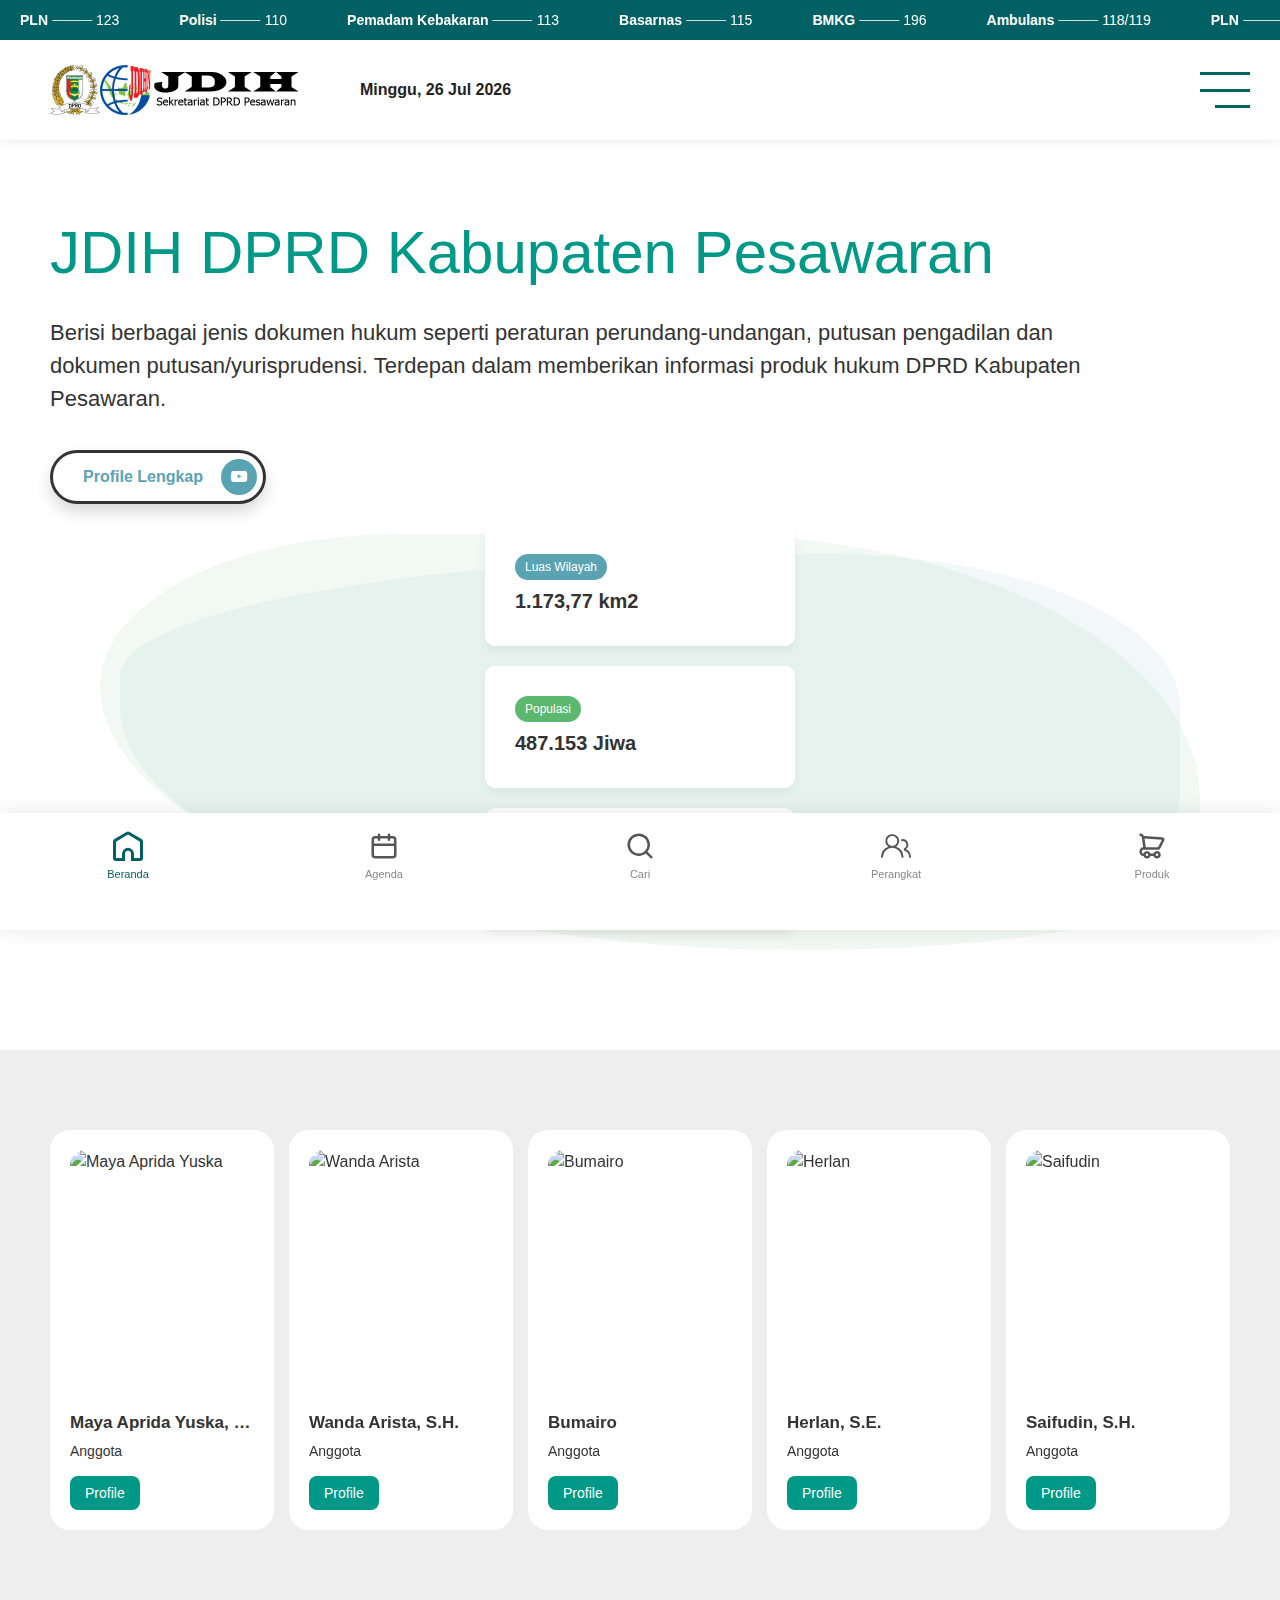
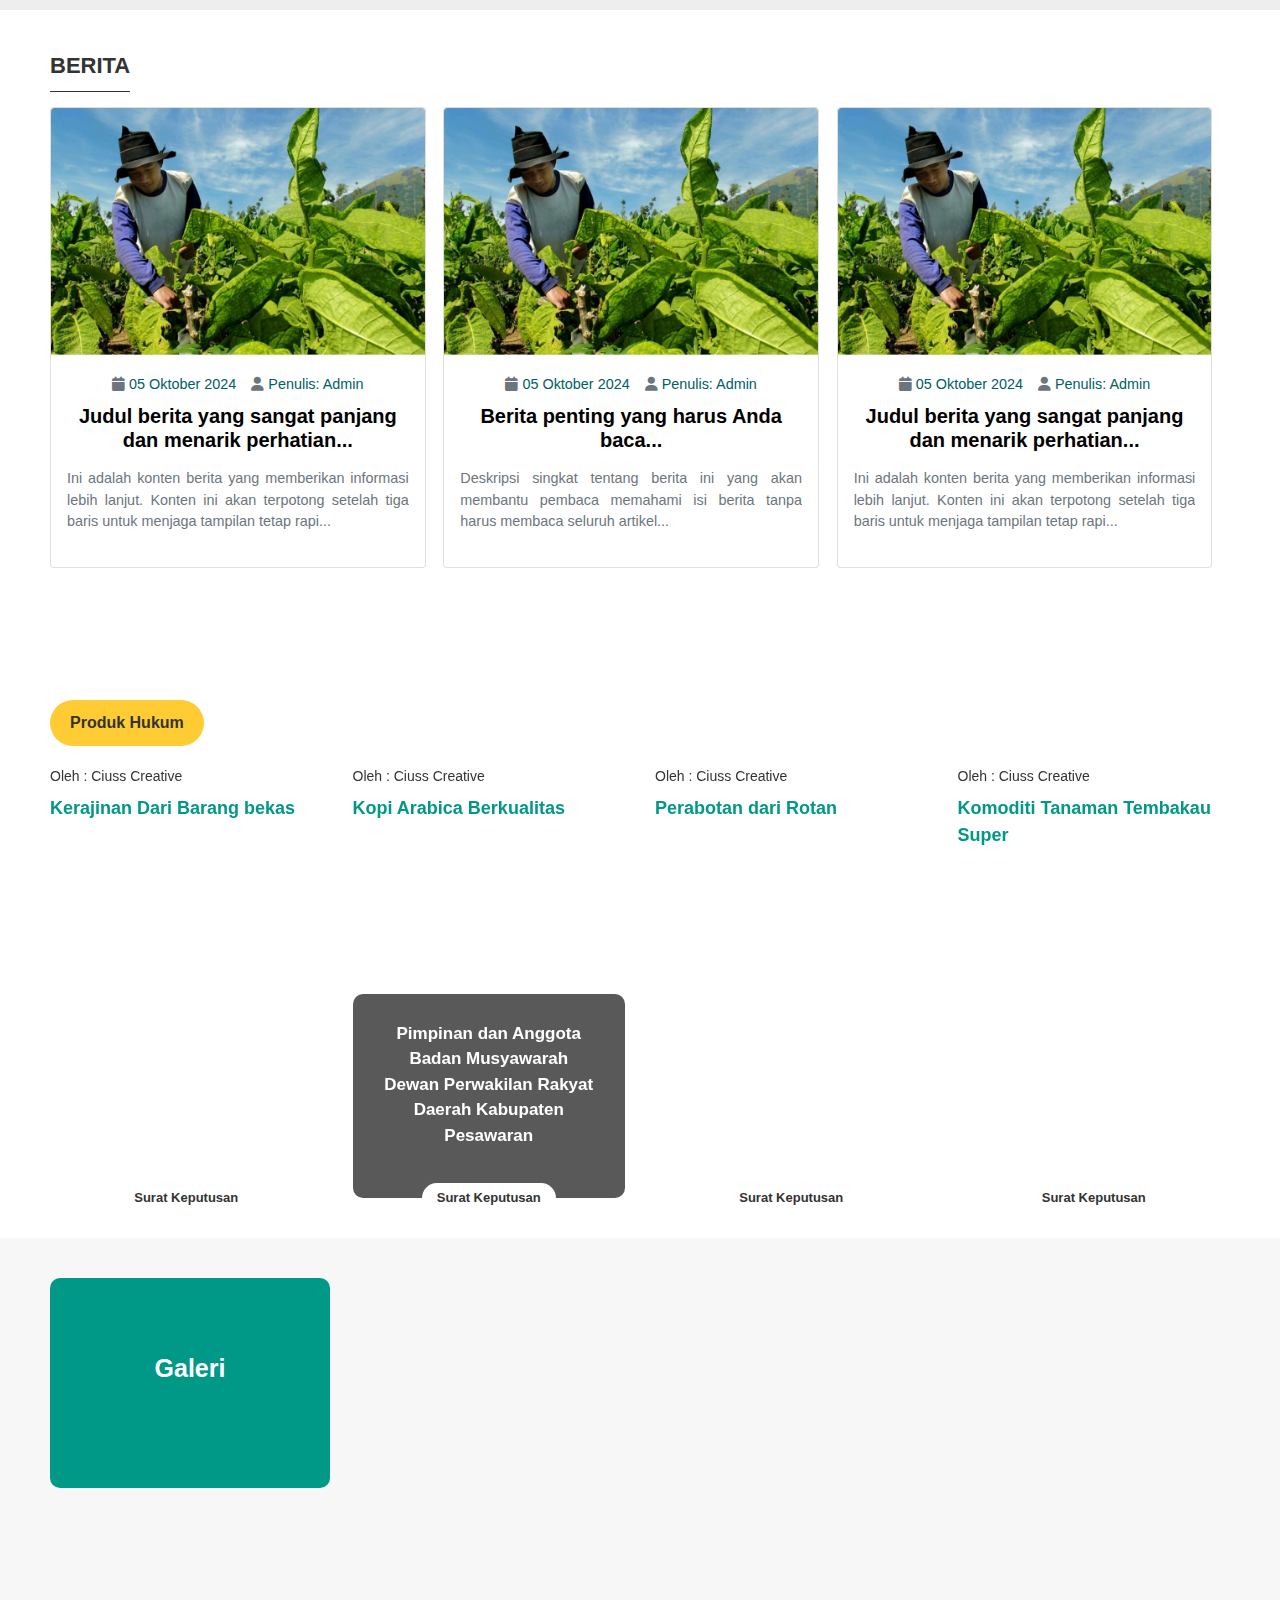
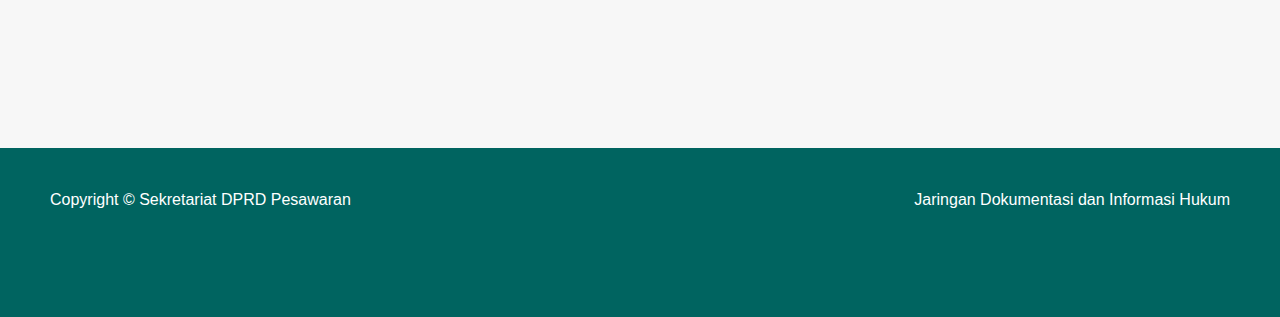
==== commit 69d0a27e: "Fix Style & Add News" ====
--- a/index.html
+++ b/index.html
@@ -22,6 +22,8 @@
     <link rel="stylesheet" href="assets/bootstrap/bootstrap.min.css" type="text/css"/>
 	<!-- CSS Style -->
     <link rel="stylesheet" href="assets/css/style.css" type="text/css"/>
+	<!-- Font Awesome CSS -->
+	<link rel="stylesheet" href="https://cdnjs.cloudflare.com/ajax/libs/font-awesome/6.0.0-beta3/css/all.min.css">
 </head>
 
 <body class="home page-template page-template-page-home page-template-page-home-php page page-id-159 wp-custom-logo wp-embed-responsive">
@@ -88,10 +90,13 @@
                                         <a href="index.html" aria-current="page">Beranda</a>
                                     </li>
                                     <li id="menu-item-735" class="menu-item menu-item-type-custom menu-item-object-custom menu-item-735">
-                                        <a href="kelengkapan_dewan.html">Perangkat</a>
+                                        <a href="kelengkapan_dewan.html">Kelengkapan Dewan</a>
                                     </li>
                                     <li id="menu-item-775" class="menu-item menu-item-type-custom menu-item-object-custom menu-item-775">
                                         <a href="produk_hukum.html">Produk Hukum</a>
+                                    </li>
+                                    <li id="menu-item-730" class="menu-item menu-item-type-post_type_archive menu-item-object-pengumuman menu-item-730">
+                                        <a href="#">Pengumuman</a>
                                     </li>
                                     <li id="menu-item-731" class="menu-item menu-item-type-post_type_archive menu-item-object-agenda menu-item-731">
                                         <a href="agenda.html">Agenda</a>
@@ -250,6 +255,69 @@
 				</div>
 			</div>
 
+			<!-- News -->
+			<section class="ndeso_archive_page">
+				<div class="ndeso__container ndeso__clear">
+					<h1><b>Berita</b></h1>
+					<div class="row g-0">
+						<div class="col-lg-4 col-md-6 mb-4">
+							<div class="card news-card">
+								<div class="image-container">
+									<a href="#">
+										<img src="assets/img/picture/Petani-Tembakau.jpg" class="card-img-top" alt="News Image">
+										<div class="image-overlay">Baca Selengkapnya..</div>
+									</a>
+								</div>
+								<div class="card-body d-flex flex-column">
+									<div class="news-meta">
+										<span class="date"><i class="fa fa-calendar"></i> <a href="#">05 Oktober 2024</a></span>
+										<span class="author"><i class="fa fa-user"></i> <a href="#">Penulis: Admin</a></span>
+									</div>
+									<h5 class="news-title mt-2"><a href="#">Judul berita yang sangat panjang dan menarik perhatian...</a></h5>
+									<p class="news-content mt-2">Ini adalah konten berita yang memberikan informasi lebih lanjut. Konten ini akan terpotong setelah tiga baris untuk menjaga tampilan tetap rapi...</p>
+								</div>
+							</div>
+						</div>
+						<div class="col-lg-4 col-md-6 mb-4">
+							<div class="card news-card">
+								<div class="image-container">
+									<a href="#">
+										<img src="assets/img/picture/Petani-Tembakau.jpg" class="card-img-top" alt="News Image">
+										<div class="image-overlay">Baca Selengkapnya..</div>
+									</a>
+								</div>
+								<div class="card-body d-flex flex-column">
+									<div class="news-meta">
+										<span class="date"><i class="fa fa-calendar"></i> <a href="#">05 Oktober 2024</a></span>
+										<span class="author"><i class="fa fa-user"></i> <a href="#">Penulis: Admin</a></span>
+									</div>
+									<h5 class="news-title mt-2"><a href="#">Berita penting yang harus Anda baca...</a></h5>
+									<p class="news-content mt-2">Deskripsi singkat tentang berita ini yang akan membantu pembaca memahami isi berita tanpa harus membaca seluruh artikel...</p>
+								</div>
+							</div>
+						</div>
+						<div class="col-lg-4 col-md-6 mb-4">
+							<div class="card news-card">
+								<div class="image-container">
+									<a href="#">
+										<img src="assets/img/picture/Petani-Tembakau.jpg" class="card-img-top" alt="News Image">
+										<div class="image-overlay">Baca Selengkapnya..</div>
+									</a>
+								</div>
+								<div class="card-body d-flex flex-column">
+									<div class="news-meta">
+										<span class="date"><i class="fa fa-calendar"></i> <a href="#">05 Oktober 2024</a></span>
+										<span class="author"><i class="fa fa-user"></i> <a href="#">Penulis: Admin</a></span>
+									</div>
+									<h5 class="news-title mt-2"><a href="#">Judul berita yang sangat panjang dan menarik perhatian...</a></h5>
+									<p class="news-content mt-2">Ini adalah konten berita yang memberikan informasi lebih lanjut. Konten ini akan terpotong setelah tiga baris untuk menjaga tampilan tetap rapi...</p>
+								</div>
+							</div>
+						</div>
+					</div>
+				</div>
+			</section>
+
 			<div id="produkdesa-3" class="produkdesa">
 				<div class="ndeso__container">
 					<div class="slide__produk">
--- a/assets/themes/css/style.css
+++ b/assets/themes/css/style.css
@@ -1,469 +1,430 @@
 .wrapper {
-    padding: 140px 0 0;
+  padding: 140px 0 0;
 }
 .ndeso__clear:after {
-    content: ".";
-    display: block;
-    height: 0;
-    clear: both;
-    visibility: hidden;
+  content: ".";
+  display: block;
+  height: 0;
+  clear: both;
+  visibility: hidden;
 }
 .ndeso__container {
-    padding: 0 30px;
-    max-width: 1280px;
-    margin: 0 auto;
+  padding: 0 50px;
+  /* padding: 0 30px; */
+  /* max-width: 1280px; */
+  margin: 0 auto;
 }
 .bigslider .ndeso__container {
-	max-width: 100%;
-	padding: 0;
+  max-width: 100%;
+  padding: 0;
 }
 .ndeso__header {
-	position: fixed;
-	left: 0;
-	right: 0;
-	top: 0;
-	height: 140px;
-	z-index: 999;
-	background: #fff;
-	box-shadow: 0 0 10px rgba(0,0,0,0.1);
+  position: fixed;
+  left: 0;
+  right: 0;
+  top: 0;
+  height: 140px;
+  z-index: 999;
+  background: #fff;
+  box-shadow: 0 0 10px rgba(0, 0, 0, 0.1);
 }
 .header__top {
-	height: 100px;
-	line-height: 100px;
-	position: relative;
-	font-weight: 700;
+  height: 100px;
+  line-height: 100px;
+  position: relative;
+  font-weight: 700;
 }
 .header__top .ndeso__container {
-	position: relative;
+  position: relative;
 }
 .ndeso__currenttime {
-	float: left;
-	margin: 0 40px 0 0;
-}
-
+  float: left;
+  margin: 0 40px 0 0;
+}
 
 /* LOGO */
 .ndeso_logo {
-    height: 50px;
-    width: auto;
-    float: left;
-    padding: 25px 0;
-    margin: 0 60px 0 0;
-    position: relative;
+  height: 50px;
+  width: auto;
+  float: left;
+  padding: 25px 0;
+  margin: 0 60px 0 0;
+  position: relative;
 }
 .custom-logo-link {
-    position: relative;
-    z-index: 2;
+  position: relative;
+  z-index: 2;
 }
 .ndeso_logo img {
-    height: 50px;
-    width: auto;
+  height: 50px;
+  width: auto;
 }
 
 .mobile_menu {
-	position: absolute;
-	right: 30px;
-	top: 32px;
-	height: 36px;
-width: 50px;
-display: none;
+  position: absolute;
+  right: 30px;
+  top: 32px;
+  height: 36px;
+  width: 50px;
+  display: none;
 }
 .mobile_menu:before {
-	content: '';
-	position:absolute;
-	top: 0;
-	right: 0;
-	border-width: 3px 0;
-	border-style: solid;
-	width: 50px;
-	height: 14px;
-	transition: all .3s ease;
+  content: "";
+  position: absolute;
+  top: 0;
+  right: 0;
+  border-width: 3px 0;
+  border-style: solid;
+  width: 50px;
+  height: 14px;
+  transition: all 0.3s ease;
 }
 .mobile_menu:after {
-	content: '';
-	position:absolute;
-	bottom: 0;
-	right: 0;
-	border-width: 3px 0 0;
-	border-style: solid;
-	width: 35px;
-	transition: all .3s ease;
+  content: "";
+  position: absolute;
+  bottom: 0;
+  right: 0;
+  border-width: 3px 0 0;
+  border-style: solid;
+  width: 35px;
+  transition: all 0.3s ease;
 }
 .openmenu .mobile_menu:before {
-	width: 35px;
+  width: 35px;
 }
 .openmenu .mobile_menu:after {
-	width: 50px;
+  width: 50px;
 }
 
 /* MENU */
 .ndeso__mainmenu {
-    float: left;
-    height: 46px;
-    padding: 27px 0;
+  float: left;
+  height: 46px;
+  padding: 27px 0;
 }
 .nav .deskmenu {
-    height: 46px;
+  height: 46px;
 }
 
 .nav .deskmenu li {
-    float: left;
-    display: block;
-    position: relative;
+  float: left;
+  display: block;
+  position: relative;
 }
 .nav .deskmenu li.menu-item-has-children:hover:after {
-    display: none;
+  display: none;
 }
 
 .nav .deskmenu li a {
-    text-decoration: none;
-    display: block;
-    line-height: 46px;
-    font-weight: 700;
-    margin: 0;
-    padding: 0 20px;
-    border-radius: 30px;
-    white-space: nowrap;
+  text-decoration: none;
+  display: block;
+  line-height: 46px;
+  font-weight: 700;
+  margin: 0;
+  padding: 0 20px;
+  border-radius: 30px;
+  white-space: nowrap;
 }
 
 .nav .deskmenu li ul {
-    display: none;
-	background: #fff;
-    position: absolute;
-    top: 46px;
-    left: 0px;
-    padding: 15px 10px;
-    z-index: 400;
-	box-shadow: 0 0 25px rgba(0,0,0,0.1);
+  display: none;
+  background: #fff;
+  position: absolute;
+  top: 46px;
+  left: 0px;
+  padding: 15px 10px;
+  z-index: 400;
+  box-shadow: 0 0 25px rgba(0, 0, 0, 0.1);
 }
 .nav .deskmenu li ul:after {
-	content: '';
-	position: absolute;
-	top: 0;
-	left: 0;
-	width: 0;
-	height: 1px;
-	background: #066;
-	transition: all .5s ease;
+  content: "";
+  position: absolute;
+  top: 0;
+  left: 0;
+  width: 0;
+  height: 1px;
+  background: #066;
+  transition: all 0.5s ease;
 }
 .nav .deskmenu li ul:hover:after {
-	width: 100%;
-	transition: all .5s ease;
+  width: 100%;
+  transition: all 0.5s ease;
 }
 .nav .deskmenu li:hover ul {
-    display: block;
+  display: block;
 }
 .nav .deskmenu li ul li,
 .nav .deskmenu li ul li.menu-item-has-children {
-    float: none;
-    display: block;
-    line-height: 1.2;
-    min-width: 220px;
-    padding: 0;
-    margin: 0;
+  float: none;
+  display: block;
+  line-height: 1.2;
+  min-width: 220px;
+  padding: 0;
+  margin: 0;
 }
 .nav .deskmenu li ul li.menu-item-has-children:after {
-    top: 16px;
-    right: 10px;
-}
-
-    .nav .deskmenu li.menu-item-has-children:before {
-		content: '';
-		position: absolute;
-        top: 20px;
-        right: 0;
-	border-width: 6px 5px 0 5px;
-	border-style: solid;
-    }
+  top: 16px;
+  right: 10px;
+}
+
+.nav .deskmenu li.menu-item-has-children:before {
+  content: "";
+  position: absolute;
+  top: 20px;
+  right: 0;
+  border-width: 6px 5px 0 5px;
+  border-style: solid;
+}
 .nav .deskmenu li ul li a,
 .nav .deskmenu li ul li:hover ul li a,
 .nav .deskmenu li ul li ul li:hover ul li a,
 .nav .deskmenu li ul li ul li ul li:hover ul li a {
-    position: relative;
-    line-height: 1.2;
-    padding: 12px 16px;
-    border-radius: 0;
-    border: 0 !important;
+  position: relative;
+  line-height: 1.2;
+  padding: 12px 16px;
+  border-radius: 0;
+  border: 0 !important;
 }
 .nav .deskmenu li ul li a:after,
 .nav .deskmenu li ul li:hover ul li a:after,
 .nav .deskmenu li ul li ul li:hover ul li a:after {
-    content: "";
-    position: absolute;
-    top: 5px;
-    left: 0;
-    width: 0;
-    height: 0;
-    border-top: 4px solid transparent;
-    border-bottom: 4px solid transparent;
-    clear: both;
-    opacity: 0;
+  content: "";
+  position: absolute;
+  top: 5px;
+  left: 0;
+  width: 0;
+  height: 0;
+  border-top: 4px solid transparent;
+  border-bottom: 4px solid transparent;
+  clear: both;
+  opacity: 0;
 }
 .nav .deskmenu li ul li:hover a:after,
 .nav .deskmenu li ul li ul li:hover a:after,
 .nav .deskmenu li ul li ul li ul li:hover a:after {
-    opacity: 1;
+  opacity: 1;
 }
 
 .nav .deskmenu li ul li ul {
-    display: none;
-    position: absolute;
-    top: 0;
-    left: 100%;
-    padding: 0;
-    box-shadow: 0 0 30px rgba(0, 0, 0, 0.06);
+  display: none;
+  position: absolute;
+  top: 0;
+  left: 100%;
+  padding: 0;
+  box-shadow: 0 0 30px rgba(0, 0, 0, 0.06);
 }
 .nav .deskmenu li:hover ul li ul,
 .nav .deskmenu li ul li:hover ul li ul,
 .nav .deskmenu li ul li ul li:hover ul li ul {
-    display: none !important;
+  display: none !important;
 }
 .nav .deskmenu li ul li:hover ul,
 .nav .deskmenu li ul li ul li:hover ul,
 .nav .deskmenu li ul li ul li ul li:hover ul {
-    display: block !important;
-}
-
-
+  display: block !important;
+}
 
 /* LAYANAN */
 .ndeso__slidelayanan {
-	height: 40px;
+  height: 40px;
 }
 .ndeso__calllayanan {
-	position: relative;
-	font-weight: 400; 
-	text-align: left; 
-	height: 40px; 
-	line-height: 40px; 
-	font-size: 14px;
-	margin: 0 0 0 20px;
+  position: relative;
+  font-weight: 400;
+  text-align: left;
+  height: 40px;
+  line-height: 40px;
+  font-size: 14px;
+  margin: 0 0 0 20px;
 }
 .ndeso__calllayanan:after {
-	content: '';
-	position: absolute;
-	top: 20px;
-	left: 10px;
-	right: 10px;
-	height: 1px;
-	opacity: 0.8;
-	z-index: 1;
+  content: "";
+  position: absolute;
+  top: 20px;
+  left: 10px;
+  right: 10px;
+  height: 1px;
+  opacity: 0.8;
+  z-index: 1;
 }
 .call__left {
-	position: relative; 
-	z-index: 2; 
-	padding: 0 4px 0 0;
-	font-weight: bold;
+  position: relative;
+  z-index: 2;
+  padding: 0 4px 0 0;
+  font-weight: bold;
 }
 .call__right {
-	position: relative; 
-	z-index: 2; 
-	float: right; 
-	padding: 0 0 0 4px;
-	margin: 0 0 0 40px;
+  position: relative;
+  z-index: 2;
+  float: right;
+  padding: 0 0 0 4px;
+  margin: 0 0 0 40px;
 }
 .slideservices .owl-stage-outer {
-	padding: 0 20px;
-}
-
-
+  padding: 0 20px;
+}
 
 /* SEARCH */
 .ndeso__opensearch {
-	position: absolute;
-	right: 20px;
-	top: 0;
-	height: 40px;
-line-height: 40px;
-padding: 0 10px;
-border-radius: 0 0 20px 20px;
+  position: absolute;
+  right: 20px;
+  top: 0;
+  height: 40px;
+  line-height: 40px;
+  padding: 0 10px;
+  border-radius: 0 0 20px 20px;
 }
 .opensearch .ndeso__searchform {
-	display: block;
+  display: block;
 }
 .ndeso__searchform {
-	position: absolute;
-	top: 85px;
-	right: 0;
-	padding: 30px;
-	width: 300px;
-	box-shadow: 0 0 10px rgba(0,0,0,0.1);
-	z-index: 3;
-	display: none;
+  position: absolute;
+  top: 85px;
+  right: 0;
+  padding: 30px;
+  width: 300px;
+  box-shadow: 0 0 10px rgba(0, 0, 0, 0.1);
+  z-index: 3;
+  display: none;
 }
 .ndeso__searchform input {
-	display: block;
-	margin: 0 0 10px;
-	border: 1px solid rgba(125,125,125,0.4);
-	box-shadow: 0 0 10px inset rgba(0,0,0,0.1);
-	height: 42px;
-	line-height: 42px;
-	font-size: 16px;
-	padding: 0 14px;
-	width: calc( 100% - 30px );
+  display: block;
+  margin: 0 0 10px;
+  border: 1px solid rgba(125, 125, 125, 0.4);
+  box-shadow: 0 0 10px inset rgba(0, 0, 0, 0.1);
+  height: 42px;
+  line-height: 42px;
+  font-size: 16px;
+  padding: 0 14px;
+  width: calc(100% - 30px);
 }
 .ndeso__searchform select {
-	display: block;
-	margin: 0 0 10px;
-	border: 1px solid rgba(125,125,125,0.4);
-	box-shadow: 0 0 10px inset rgba(0,0,0,0.1);
-	height: 42px;
-	line-height: 42px;
-	font-size: 16px;
-	padding: 0 14px;
-	width: 100%;
-	appearance: none;
-}
-
+  display: block;
+  margin: 0 0 10px;
+  border: 1px solid rgba(125, 125, 125, 0.4);
+  box-shadow: 0 0 10px inset rgba(0, 0, 0, 0.1);
+  height: 42px;
+  line-height: 42px;
+  font-size: 16px;
+  padding: 0 14px;
+  width: 100%;
+  appearance: none;
+}
 
 .ndeso__searchform #searchsubmit {
-	border: none;
-	display: block;
-	width: 100%;
-cursor: pointer;
-padding: 0 30px;
-height: 40px;
-line-height: 40px;
-border-radius: 3px;
-font-weight: bold;
-font-size: 16px;
-}
-
-
-
-
-
+  border: none;
+  display: block;
+  width: 100%;
+  cursor: pointer;
+  padding: 0 30px;
+  height: 40px;
+  line-height: 40px;
+  border-radius: 3px;
+  font-weight: bold;
+  font-size: 16px;
+}
 
 .ndesopro_home_widget {
-	width: 100%;
-}
-
-
-
-
-
-
-
+  width: 100%;
+}
 
 .ndeso__idarea {
-	background: #fff ;
-	position: relative;
+  background: #fff;
+  position: relative;
 }
 .ndeso__idarea:after {
-	content: '';
-	position: absolute;
-	left: 0;
-	right: 0;
-	bottom: -20px;
-	height: 20px;
-	background: #fff;
-	opacity: 0.5;
-	z-index: 2;
-}
-
-
-
-
+  content: "";
+  position: absolute;
+  left: 0;
+  right: 0;
+  bottom: -20px;
+  height: 20px;
+  background: #fff;
+  opacity: 0.5;
+  z-index: 2;
+}
 
 .ndeso__aktualinfo {
-	float: right;
-	width: 25%;
-	padding: 10px 0;
-	margin: 10px 0;
-	text-align: center;
-	font-weight: 400;
-	color: #94A684;
-	background: rgba(0,0,0,0.05);
+  float: right;
+  width: 25%;
+  padding: 10px 0;
+  margin: 10px 0;
+  text-align: center;
+  font-weight: 400;
+  color: #94a684;
+  background: rgba(0, 0, 0, 0.05);
 }
 .aktual__block {
-	width: calc( 50% - 20px );
-	padding: 10px 10px 0;
-	float: left;
+  width: calc(50% - 20px);
+  padding: 10px 10px 0;
+  float: left;
 }
 .aktual__top {
-	margin: 0 auto 6px;
-	padding: 0 10px;
-	display: inline-block;
-	height: 26px;
-	line-height: 26px;
-	border-radius: 20px;
-	font-size: 12px;
+  margin: 0 auto 6px;
+  padding: 0 10px;
+  display: inline-block;
+  height: 26px;
+  line-height: 26px;
+  border-radius: 20px;
+  font-size: 12px;
 }
 
 .aktual__bottom {
-	font-size: 20px;
-	font-weight: bold;
-}
-
-
-
-
-
-
-
-
-
-
-
-
-
-
-
+  font-size: 20px;
+  font-weight: bold;
+}
 
 .ndeso__loopnews {
-	background: #fff;
-	padding: 10px;
-	height: 60px;
-	box-shadow: 0 4px 10px rgba(0,0,0,0.1);
-	border: 1px solid #eee;
+  background: #fff;
+  padding: 10px;
+  height: 60px;
+  box-shadow: 0 4px 10px rgba(0, 0, 0, 0.1);
+  border: 1px solid #eee;
 }
 .ndeso__newshead {
-	float: left;
-	width: calc( 100% - 100px );
+  float: left;
+  width: calc(100% - 100px);
 }
 .newshead__time {
-	position: relative;
-	font-size: 13px;
-	height: 20px;
-	padding: 0 0 0 18px;
+  position: relative;
+  font-size: 13px;
+  height: 20px;
+  padding: 0 0 0 18px;
 }
 .newshead__time:after {
-	content: '';
-	position: absolute;
-	left: 0;
-	top: 5px;
-	width: 10px;
-	height: 10px;
-	border-radius: 10px;
-	background: #d33;
+  content: "";
+  position: absolute;
+  left: 0;
+  top: 5px;
+  width: 10px;
+  height: 10px;
+  border-radius: 10px;
+  background: #d33;
 }
 .newshead__title {
-	font-weight: bold;
-	font-size: 16px;
-	line-height: 1.3;
-	height: 44px;
-	overflow: hidden;
+  font-weight: bold;
+  font-size: 16px;
+  line-height: 1.3;
+  height: 44px;
+  overflow: hidden;
 }
 .loopnew__img {
-	width: 80px;
-	height: 60px;
-	margin: 0 0 0 20px;
-	float: right;
-}
-
-
-
+  width: 80px;
+  height: 60px;
+  margin: 0 0 0 20px;
+  float: right;
+}
 
 /* Archive */
 
 .ndeso_archive_page {
-	padding: 30px 0;
+  padding: 30px 0;
 }
 .ndeso_archive_page h1 {
-	position: relative;
+  position: relative;
   padding: 15px 0;
   font-size: 22px;
-  line-height: 1.0;
+  line-height: 1;
   margin: 0 0 15px;
   position: relative;
   text-transform: uppercase;
@@ -477,184 +438,172 @@
   height: 1px;
 }
 .ndeso_archive_out {
-	margin: 0 -15px;
+  margin: 0 -15px;
 }
 .ndeso__loop_arc {
-	float: left;
-	width: 25%;
+  float: left;
+  width: 25%;
 }
 .post-type-archive-demografi .ndeso__loop_arc {
-    width: 50%;
+  width: 50%;
 }
 .ndeso__loop_inn {
-	margin: 0 15px 40px;
+  margin: 0 15px 40px;
 }
 .ndeso__loop_image {
-	margin: 0 0 10px;
-	position: relative;
+  margin: 0 0 10px;
+  position: relative;
 }
 .ndeso__loop_image img {
-	border-radius: 8px;
-	width: 100%;
+  border-radius: 8px;
+  width: 100%;
 }
 .ndeso__loop_image iframe {
-	border-radius: 8px;
-	width: 100%;
-	height: 172px;
+  border-radius: 8px;
+  width: 100%;
+  height: 172px;
 }
 .ndeso__loop_image .prank__contact {
-	bottom: 10px;
-	left: 10px;
-	right: 10px;
+  bottom: 10px;
+  left: 10px;
+  right: 10px;
 }
 .ndeso__loop_image .prank__touch i {
-	background: #fff;
-	border: 0;
+  background: #fff;
+  border: 0;
 }
 .job__prank {
-	margin: 5px 0 0;
-	font-size: 14px;
+  margin: 5px 0 0;
+  font-size: 14px;
 }
 .ndeso__loop_date {
-	font-size: 13px;
-	margin: 0 0 5px;
-	position: relative;
+  font-size: 13px;
+  margin: 0 0 5px;
+  position: relative;
 }
 .ndeso__loop_date span {
-	position: absolute;
-	top: -22px;
-	right: 10px;
-	height: 22px;
-	line-height: 22px; 
-	font-weight: bold;
-	padding: 0 8px;
-	border-radius: 15px;
-	font-size: 13px;
+  position: absolute;
+  top: -22px;
+  right: 10px;
+  height: 22px;
+  line-height: 22px;
+  font-weight: bold;
+  padding: 0 8px;
+  border-radius: 15px;
+  font-size: 13px;
 }
 .ndeso__loop_meta {
-	position: relative;
+  position: relative;
 }
 .ndeso__loop_title {
-	font-size: 18px;
-	line-height: 1.3;
-	font-weight: bold;
+  font-size: 18px;
+  line-height: 1.3;
+  font-weight: bold;
 }
 
 .ndeso__loop_pede {
-	width: 20%;
-	float: left;
-}
-
+  width: 20%;
+  float: left;
+}
 
 .table_archive {
-	width: calc( 100% - 30px );
-	margin: 0 15px 40px;
+  width: calc(100% - 30px);
+  margin: 0 15px 40px;
 }
 .table_archive .ndeso__clear {
-	margin-bottom: 1px;
+  margin-bottom: 1px;
 }
 
 .table_archive .nal {
-	width: calc( 100% - 400px );
-	padding: 15px;
-	font-weight: bold;
-	float: left;
+  width: calc(100% - 400px);
+  padding: 15px;
+  font-weight: bold;
+  float: left;
 }
 .table_archive .bk {
-	float: left;
-	width: 60px;
-	padding: 15px;
-	text-align: center;
+  float: left;
+  width: 60px;
+  padding: 15px;
+  text-align: center;
 }
 .table_archive .ang {
-	float: left;
-	width: 150px;
-	padding: 15px;
-	text-align: center;
+  float: left;
+  width: 150px;
+  padding: 15px;
+  text-align: center;
 }
 
 .lay__block {
-	position: relative;
+  position: relative;
 }
 .lay__block:after {
-    content: ".";
-    display: block;
-    height: 0;
-    clear: both;
-    visibility: hidden;
+  content: ".";
+  display: block;
+  height: 0;
+  clear: both;
+  visibility: hidden;
 }
 .lay__block span {
-	display: none;
+  display: none;
 }
 .lay__top {
-	
-	font-weight: bold;
+  font-weight: bold;
 }
 .table_archive .pro {
-	float: left;
-	width: calc( 100% - 680px );
-	font-weight: bold;
-	padding: 15px;
+  float: left;
+  width: calc(100% - 680px);
+  font-weight: bold;
+  padding: 15px;
 }
 .table_archive .kopro {
-	float: left;
-	width: 285px;
-	padding: 15px;
+  float: left;
+  width: 285px;
+  padding: 15px;
 }
 .table_archive .anpro {
-	float: left;
-	width: 160px;
-	padding: 15px;
-	text-align: center;
+  float: left;
+  width: 160px;
+  padding: 15px;
+  text-align: center;
 }
 .table_archive .mupro {
-	float: left;
-	width: 100px;
-	padding: 15px;
-	text-align: center;
-}
-
-
-
-
-
+  float: left;
+  width: 100px;
+  padding: 15px;
+  text-align: center;
+}
 
 .tab_dana {
-	width: 100%;
-	margin: 0 0 40px;
+  width: 100%;
+  margin: 0 0 40px;
 }
 .trtop {
-	background: #066;
-	color: #fff;
+  background: #066;
+  color: #fff;
 }
 .tab_dana td {
-	padding: 15px 20px;
-	border: 1px solid #ddd;
-	font-size: 16px;
+  padding: 15px 20px;
+  border: 1px solid #ddd;
+  font-size: 16px;
 }
 .dana_real {
-	width: 140px;
-	text-align: right;
+  width: 140px;
+  text-align: right;
 }
 .dana_bulan {
-	width: 120px;
-	text-align: center;
+  width: 120px;
+  text-align: center;
 }
 .dana_total {
-	text-align: center;
-	font-weight: bold;
-}
-
-
-
-
-
+  text-align: center;
+  font-weight: bold;
+}
 
 .pagination {
-	text-align: center;
-	margin: 0 0 30px;
-}
-.pagination a, 
+  text-align: center;
+  margin: 0 0 30px;
+}
+.pagination a,
 .pagination .disabled {
   text-decoration: none;
   display: inline-block;
@@ -667,63 +616,59 @@
   margin: 0 1px 6px;
 }
 
-
-
-
-
 /* Breadcrumb */
 .ndeso_breadcrumb {
-    margin: 0;
-    padding: 40px 0;
+  margin: 0;
+  padding: 40px 0;
 }
 .breadcrumbs {
-    padding: 0;
-    font-size: 13px;
-    line-height: 1.5;
-    text-align: center;
-	width: 100%;
-	
-	white-space: nowrap;
+  padding: 0;
+  font-size: 13px;
+  line-height: 1.5;
+  text-align: center;
+  width: 100%;
+
+  white-space: nowrap;
   overflow: hidden;
   text-overflow: ellipsis;
 }
 .breadcrumbs a {
-	font-weight: bold;
+  font-weight: bold;
 }
 
 /* Single Post */
 .ndeso_single_page {
-	padding: 40px 0;
+  padding: 40px 0;
 }
 .single__sticky {
-	width: 130px;
-	margin: 0;
-	height: 100%;
-	float: left;
-	position: sticky;
-    top: 155px;
-	padding: 15px 0;
+  width: 130px;
+  margin: 0;
+  height: 100%;
+  float: left;
+  position: sticky;
+  top: 155px;
+  padding: 15px 0;
 }
 .single__sticky a {
-	display: block;
-	width: 50px;
-	height: 50px;
-	line-height: 50px;
-	text-align: center;
-	border-radius: 30px;
-	margin: 0 auto 10px;
-	background: rgba(0,0,0,0.07);
-	font-size: 22px;
+  display: block;
+  width: 50px;
+  height: 50px;
+  line-height: 50px;
+  text-align: center;
+  border-radius: 30px;
+  margin: 0 auto 10px;
+  background: rgba(0, 0, 0, 0.07);
+  font-size: 22px;
 }
 .single__sticky a.sticky_mob {
-	display: none;
+  display: none;
 }
 
 .single_primary {
-	float: left;
-	width: calc( 100% - 550px );
-	padding-right: 39px;
-	border-right: 1px dashed #ddd;
+  float: left;
+  width: calc(100% - 550px);
+  padding-right: 39px;
+  border-right: 1px dashed #ddd;
 }
 
 .blog_top {
@@ -736,18 +681,18 @@
 .blog_top span {
   display: inline-block;
   line-height: 3;
-  border-bottom: 1px solid rgba(125,125,125,0.5);
+  border-bottom: 1px solid rgba(125, 125, 125, 0.5);
 }
 .top_right {
   float: right;
 }
 .blog_share {
-	margin: 0 0 20px;
+  margin: 0 0 20px;
 }
 .left_share {
-float: left;	
-display: inline-block;
-height: 28px;
+  float: left;
+  display: inline-block;
+  height: 28px;
   border-radius: 20px;
   text-align: center;
   line-height: 28px;
@@ -756,36 +701,36 @@
   font-size: 15px;
 }
 .left_share a {
-	display: inline-block;
-	width: 28px;
-	height: 28px;
-	line-height: 28px;
-	margin: 0 2px;
-	color: #fff;
-	font-size: 15px;
-	border-radius: 20px;
-	text-align: center;
+  display: inline-block;
+  width: 28px;
+  height: 28px;
+  line-height: 28px;
+  margin: 0 2px;
+  color: #fff;
+  font-size: 15px;
+  border-radius: 20px;
+  text-align: center;
 }
 .left_share a.mob_wa {
-	display: none;
-	background: #2eb84a;
+  display: none;
+  background: #2eb84a;
 }
 .left_share a.web_wa {
-	background: #2eb84a;
+  background: #2eb84a;
 }
 .left_share a.blog_fb {
-	background: #357;
+  background: #357;
 }
 .left_share a.blog_tw {
-	background: #3bf;
+  background: #3bf;
 }
 .left_share a.blog_tl {
-	background: #1baacb;
+  background: #1baacb;
 }
 .blog_view {
-float: right;	
-display: inline-block;
-height: 28px;
+  float: right;
+  display: inline-block;
+  height: 28px;
   border-radius: 20px;
   text-align: center;
   line-height: 28px;
@@ -795,56 +740,56 @@
 }
 
 .layanan_table {
-	width: 100%;
-	margin: 0 0 50px;
+  width: 100%;
+  margin: 0 0 50px;
 }
 .blog_content .layanan_table td {
-	border: 0;
-	border-bottom: 1px solid rgba(0,0,0,0.1);
-	padding: 10px 0;
+  border: 0;
+  border-bottom: 1px solid rgba(0, 0, 0, 0.1);
+  padding: 10px 0;
 }
 .work_hour {
-	width: 100px;
-	text-align: center;
+  width: 100px;
+  text-align: center;
 }
 .phone_work {
-	width: 150px;
-	line-height: 34px;
-	text-align: center;
+  width: 150px;
+  line-height: 34px;
+  text-align: center;
 }
 .blog_content {
-	font-size: 16px;
+  font-size: 16px;
 }
 
 .blog_image img {
-	width: 100%;
-	margin: 0 0 30px;
+  width: 100%;
+  margin: 0 0 30px;
 }
 .single_profile {
-	float: left;
-	width: 200px;
-	margin: 0 30px 0 0;
+  float: left;
+  width: 200px;
+  margin: 0 30px 0 0;
 }
 .single_profile img {
-	width: 100%;
+  width: 100%;
 }
 .single_inprofile {
-	float: right;
-	width: calc( 100% - 230px );
+  float: right;
+  width: calc(100% - 230px);
 }
 .single_position {
-	font-size: 20px;
-	line-height: 1.6;
-	padding: 0;
-	margin: 0 0 15px;
-	background: rgba(0,0,0,0.05);
+  font-size: 20px;
+  line-height: 1.6;
+  padding: 0;
+  margin: 0 0 15px;
+  background: rgba(0, 0, 0, 0.05);
 }
 .single_position span {
-	display: inline-block;
-	padding: 0 25px;
+  display: inline-block;
+  padding: 0 25px;
 }
 .layanan_table span {
-	display: inline-block;
+  display: inline-block;
   height: 30px;
   line-height: 30px;
   padding: 0 15px;
@@ -852,14 +797,13 @@
   font-size: 14px;
 }
 .re_align {
-	width: 40px;
-	text-align: center;
+  width: 40px;
+  text-align: center;
 }
 .pn_align {
-	width: 120px;
-	text-align: center;
-}
-
+  width: 120px;
+  text-align: center;
+}
 
 .blog_content h1,
 .blog_content h2,
@@ -867,175 +811,175 @@
 .blog_content h4,
 .blog_content h5,
 .blog_content h6 {
-    margin: 5px 0 16px;
-    line-height: 1.2;
+  margin: 5px 0 16px;
+  line-height: 1.2;
 }
 
 .blog_content h1 {
-    font-size: 36px;
+  font-size: 36px;
 }
 
 .blog_content h2 {
-    font-size: 32px;
+  font-size: 32px;
 }
 
 .blog_content h3 {
-    font-size: 28px;
+  font-size: 28px;
 }
 
 .blog_content h4 {
-    font-size: 24px;
+  font-size: 24px;
 }
 
 .blog_content h5 {
-    font-size: 22px;
+  font-size: 22px;
 }
 
 .blog_content h6 {
-    font-size: 20px;
+  font-size: 20px;
 }
 
 .blog_content p {
-    margin: 0 0 20px;
-	font-size: 16px;
-	line-height: 1.5;
+  margin: 0 0 20px;
+  font-size: 16px;
+  line-height: 1.5;
 }
 
 .blog_content table td {
-    vertical-align: top;
-    border: 1px solid #bbb;
-    padding: 8px 12px;
+  vertical-align: top;
+  border: 1px solid #bbb;
+  padding: 8px 12px;
 }
 
 .blog_content ol {
-    list-style: decimal;
-    padding-left: 35px;
-    margin: 15px 0;
+  list-style: decimal;
+  padding-left: 35px;
+  margin: 15px 0;
 }
 
 .blog_content ul {
-    list-style: disc;
-    padding-left: 35px;
-    margin: 15px 0;
+  list-style: disc;
+  padding-left: 35px;
+  margin: 15px 0;
 }
 
 .blog_content li {
-    margin: 5px 0;
+  margin: 5px 0;
 }
 
 .blog_content blockquote {
-    padding: 0 0 0 45px;
-    margin: 20px 0;
-    border-left: 2px solid #ddd;
+  padding: 0 0 0 45px;
+  margin: 20px 0;
+  border-left: 2px solid #ddd;
 }
 
 .blog_content blockquote p {
-    font-style: italic;
+  font-style: italic;
 }
 
 .blog_content img,
 .blog_content .attachment img {
-    max-width: 100%;
-    height: auto;
+  max-width: 100%;
+  height: auto;
 }
 
 .blog_content .alignnone,
 .blog_content img.alignnone {
-    clear: both;
-    display: block;
-    margin-bottom: 15px;
+  clear: both;
+  display: block;
+  margin-bottom: 15px;
 }
 
 .blog_content .alignleft,
 .blog_content img.alignleft {
-    display: inline;
-    float: left;
-    margin-right: 15px;
-    margin-top: 4px;
+  display: inline;
+  float: left;
+  margin-right: 15px;
+  margin-top: 4px;
 }
 
 .blog_content .alignright,
 .blog_content img.alignright {
-    display: inline;
-    float: right;
-    margin-left: 15px;
-    margin-top: 4px;
+  display: inline;
+  float: right;
+  margin-left: 15px;
+  margin-top: 4px;
 }
 
 .blog_content .aligncenter,
 .blog_content img.aligncenter {
-    clear: both;
-    display: block;
-    margin-left: auto;
-    margin-right: auto;
+  clear: both;
+  display: block;
+  margin-left: auto;
+  margin-right: auto;
 }
 
 .blog_content img.alignleft,
 .blog_content img.alignright,
 .blog_content img.aligncenter {
-    margin-bottom: 15px;
+  margin-bottom: 15px;
 }
 
 .blog_content .wp-caption {
-    line-height: 18px;
-    margin-bottom: 20px;
-    padding: 4px;
-    text-align: center;
+  line-height: 18px;
+  margin-bottom: 20px;
+  padding: 4px;
+  text-align: center;
 }
 
 .blog_content .wp-caption img {
-    margin: 5px 5px 0;
+  margin: 5px 5px 0;
 }
 
 .blog_content .wp-caption p.wp-caption-text {
-    font-size: 14px;
-    margin: 5px;
+  font-size: 14px;
+  margin: 5px;
 }
 
 .blog_content .wp-smiley {
-    margin: 0;
+  margin: 0;
 }
 
 .blog_content .gallery .gallery-item img {
-    width: 100%;
-    height: auto;
-    display: block;
-    border: none !important;
-    margin-bottom: 0;
+  width: 100%;
+  height: auto;
+  display: block;
+  border: none !important;
+  margin-bottom: 0;
 }
 
 .blog_content .gallery .gallery-caption {
-    font-size: 14px;
-    margin: 0 0 14px;
+  font-size: 14px;
+  margin: 0 0 14px;
 }
 
 .blog_content .gallery dl {
-    margin: 0;
+  margin: 0;
 }
 
 .blog_content .gallery br + br {
-    display: none;
+  display: none;
 }
 
 .blog_content .attachment img {
-    display: block;
-    margin: 0 auto;
+  display: block;
+  margin: 0 auto;
 }
 
 .blog_content iframe {
-    width: 100%;
+  width: 100%;
 }
 
 .post_footer {
-	margin: 40px 0 80px;
+  margin: 40px 0 80px;
 }
 .post_footer a {
-	display: inline-block;
-	height: 26px;
-	line-height: 26px;
-	padding: 0 8px;
-	margin: 0 4px 8px;
-	background: rgba(0,0,0,0.06);
+  display: inline-block;
+  height: 26px;
+  line-height: 26px;
+  padding: 0 8px;
+  margin: 0 4px 8px;
+  background: rgba(0, 0, 0, 0.06);
 }
 .head__rel {
   padding: 15px 0;
@@ -1053,25 +997,25 @@
   height: 1px;
 }
 .over__box {
-	margin: 0 -15px;
+  margin: 0 -15px;
 }
 .rel__box {
-	float: left;
-	width: 50%;
+  float: left;
+  width: 50%;
 }
 .rel__inner {
-	margin: 0 15px 30px;
+  margin: 0 15px 30px;
 }
 .img__rel {
-	width: 100px;
-	float: left;
+  width: 100px;
+  float: left;
 }
 .img__rel img {
-	width: 100%;
+  width: 100%;
 }
 .meta__rel {
-float: right;
-	width: calc( 100% - 120px );
+  float: right;
+  width: calc(100% - 120px);
 }
 .date__rel {
   line-height: 1.3;
@@ -1086,20 +1030,8 @@
 
 .rel__no1.ndeso__clear,
 .rel__no3.ndeso__clear {
-	display: none;
-}
-
-
-
-
-
-
-
-
-
-
-
-
+  display: none;
+}
 
 /* Comment */
 
@@ -1119,86 +1051,80 @@
   height: 1px;
 }
 
-
-
-
-
-
-
 .ndesopro_comment {
-    margin: 0 40px;
+  margin: 0 40px;
 }
 .comments h3 {
-    font-size: 18px;
-    font-weight: 400;
-    padding: 15px 0;
-    border-bottom: 1px solid rgba(0,0,0,0.1);
+  font-size: 18px;
+  font-weight: 400;
+  padding: 15px 0;
+  border-bottom: 1px solid rgba(0, 0, 0, 0.1);
 }
 
 #comments {
-    margin-bottom: 30px;
+  margin-bottom: 30px;
 }
 
 .comment {
-    padding: 25px 0;
-    border-bottom: 1px solid rgba(0,0,0,0.1);
+  padding: 25px 0;
+  border-bottom: 1px solid rgba(0, 0, 0, 0.1);
 }
 
 .comment td {
-    vertical-align: top;
+  vertical-align: top;
 }
 
 .comment-meta {
-    position: relative;
-    min-height: 70px;
-    font-size: 12px;
-    margin-right: 30px;
-    width: 120px;
+  position: relative;
+  min-height: 70px;
+  font-size: 12px;
+  margin-right: 30px;
+  width: 120px;
 }
 
 .comment-meta .avatar {
-    display: block;
-    margin-right: 10px;
-    background: rgba(0, 0, 0, 0.08);
-    padding: 8px;
-    width: 80px;
-    height: 80px;
-    border-radius: 50px;
+  display: block;
+  margin-right: 10px;
+  background: rgba(0, 0, 0, 0.08);
+  padding: 8px;
+  width: 80px;
+  height: 80px;
+  border-radius: 50px;
 }
 
 .comment-author a,
 .comment-author span {
-    text-decoration: none;
-    text-transform: uppercase;
-    font-style: normal;
+  text-decoration: none;
+  text-transform: uppercase;
+  font-style: normal;
 }
 
 .comment-author a:hover {
-    text-decoration: underline;
+  text-decoration: underline;
 }
 
 .comment-reply-link {
-    text-decoration: none;
-    font-size: 14px;
-    display: inline-block;
-    padding: 0;
-    height: 26px;
-    line-height: 26px;
-	font-style: italic;
+  text-decoration: none;
+  font-size: 14px;
+  display: inline-block;
+  padding: 0;
+  height: 26px;
+  line-height: 26px;
+  font-style: italic;
 }
 
 .comment_list {
-    margin: 0 60px 40px;
+  margin: 0 60px 40px;
 }
 
 .comment-reply-link:hover {
-    text-decoration: underline;
+  text-decoration: underline;
 }
 
 .comment-text p {
-    margin-bottom: 20px;
-	position: relative;
-	font-size: 16px;
+  margin-bottom: 20px;
+  position: relative;
+  font-size: 16px;
 }
 .comment-text p:after {
   content: ".";
@@ -1208,77 +1134,77 @@
   visibility: hidden;
 }
 .comment-text p.comment-author {
-	font-size: 15px;
+  font-size: 15px;
 }
 .comment-text p.comment-author span {
-	float: left;
-	font-weight: bold;
-	display: inline-block;
-	padding: 0 20px;
-	height: 36px;
-	line-height: 36px;
-	border-radius: 30px;
+  float: left;
+  font-weight: bold;
+  display: inline-block;
+  padding: 0 20px;
+  height: 36px;
+  line-height: 36px;
+  border-radius: 30px;
 }
 .comment-text p.comment-author em {
-	float: right;
-	line-height: 40px;
+  float: right;
+  line-height: 40px;
 }
 
 #author,
 #email,
 #url {
-	background: none;
-	font-size: 15px;
+  background: none;
+  font-size: 15px;
 }
 
 .children {
-    margin-left: 0;
+  margin-left: 0;
 }
 
 .children .children {
-    margin-left: 0;
+  margin-left: 0;
 }
 
 .children .comment {
-    padding-left: 0;
+  padding-left: 0;
 }
 #respond {
-	margin: 0 0 80px;
+  margin: 0 0 80px;
 }
 #respond p,
 .nopassword {
-    margin: 10px 0 20px;
+  margin: 10px 0 20px;
 }
 
 #respond p a {
-    text-decoration: none;
+  text-decoration: none;
 }
 
 #respond p a:hover {
-    text-decoration: underline;
+  text-decoration: underline;
 }
 
 #commentform {
-    position: relative;
+  position: relative;
 }
 
 #respond .comment_message {
-    margin: 10px 0 25px;
+  margin: 10px 0 25px;
 }
 
 #respond .commform-author,
 #respond .commform-email,
 #respond .commform-url {
-    float: left;
-    width: 33.333333333%;
-    margin-bottom: 15px;
-	box-shadow: 0 0 5px inset rgba(0,0,0,0.05);
+  float: left;
+  width: 33.333333333%;
+  margin-bottom: 15px;
+  box-shadow: 0 0 5px inset rgba(0, 0, 0, 0.05);
 }
 
 #respond .commform-author p,
 #respond .commform-email p,
 #respond .commform-url p {
-    margin-bottom: 5px;
+  margin-bottom: 5px;
 }
 
 #respond .commform-author p span,
@@ -1287,398 +1213,385 @@
 }
 
 #respond .commform-textarea {
-    width: 100%;
-    background: rgba(0,0,0,0.03);
-	border: 1px solid rgba(0,0,0,0.1);
-	margin: 0 0 20px;
+  width: 100%;
+  background: rgba(0, 0, 0, 0.03);
+  border: 1px solid rgba(0, 0, 0, 0.1);
+  margin: 0 0 20px;
 }
 
 #respond .commform-textarea > div {
-    border-radius: 0;
-    padding: 15px;
-    box-shadow: 0 0 5px inset rgba(0,0,0,0.05);
+  border-radius: 0;
+  padding: 15px;
+  box-shadow: 0 0 5px inset rgba(0, 0, 0, 0.05);
 }
 
 #respond p.form-submit {
-    margin-bottom: 0;
-    height: 40px;
+  margin-bottom: 0;
+  height: 40px;
 }
 
 #respond p.form-submit #submit {
-    float: left;
+  float: left;
 }
 
 #comment {
-    width: 100%;
-    height: 120px;
-    padding: 0;
-    margin: 0;
-    border: none;
-    overflow: auto;
-	background: none;
-}
-
+  width: 100%;
+  height: 120px;
+  padding: 0;
+  margin: 0;
+  border: none;
+  overflow: auto;
+  background: none;
+}
 
 .commform-url p {
-    margin-left: 15px !important;
+  margin-left: 15px !important;
 }
 
 .commform-author div {
-    margin-right: 15px;
-    border-radius: 0;
-    padding: 0 15px;
-	border: 1px solid rgba(0,0,0,0.1);
-	background: rgba(0,0,0,0.03);
+  margin-right: 15px;
+  border-radius: 0;
+  padding: 0 15px;
+  border: 1px solid rgba(0, 0, 0, 0.1);
+  background: rgba(0, 0, 0, 0.03);
 }
 
 .commform-email div {
-    border-radius: 0;
-    padding: 0 15px;
-	border: 1px solid rgba(0,0,0,0.1);
-	background: rgba(0,0,0,0.03);
+  border-radius: 0;
+  padding: 0 15px;
+  border: 1px solid rgba(0, 0, 0, 0.1);
+  background: rgba(0, 0, 0, 0.03);
 }
 
 .commform-url div {
-    margin-left: 15px;
-    border-radius: 0;
-    padding: 0 15px;
-	border: 1px solid rgba(0,0,0,0.1);
-	background: rgba(0,0,0,0.03);
-}
-
-
+  margin-left: 15px;
+  border-radius: 0;
+  padding: 0 15px;
+  border: 1px solid rgba(0, 0, 0, 0.1);
+  background: rgba(0, 0, 0, 0.03);
+}
 
 #author,
 #email,
 #url {
-    width: 100%;
-    margin: 0;
-    padding: 0;
-    border: none;
-	height: 46px;
-	line-height: 46px;
+  width: 100%;
+  margin: 0;
+  padding: 0;
+  border: none;
+  height: 46px;
+  line-height: 46px;
 }
 
 #submit {
-    float: left;
-    border: none;
-    cursor: pointer;
-    padding: 0 20px;
-    height: 40px;
-    line-height: 40px;
-    border-radius: 0;
-    font-weight: bold;
-    font-size: 16px;
+  float: left;
+  border: none;
+  cursor: pointer;
+  padding: 0 20px;
+  height: 40px;
+  line-height: 40px;
+  border-radius: 0;
+  font-weight: bold;
+  font-size: 16px;
 }
 
 p#cancel-comment-reply {
-    float: right;
-    line-height: 28px;
-    margin: 0;
+  float: right;
+  line-height: 28px;
+  margin: 0;
 }
 
 .post-password-form input {
 }
 
 .comment__avatar {
-    float: left;
-    margin-right: 40px;
-    width: 106px;
+  float: left;
+  margin-right: 40px;
+  width: 106px;
 }
 .comment__meta {
-    float: right;
-    width: calc(100% - 146px);
+  float: right;
+  width: calc(100% - 146px);
 }
 .ndesopro_count_comment {
-    margin: 0 0 15px;
+  margin: 0 0 15px;
 }
 .comment_date {
-    margin: 0 0 15px;
-    font-size: 13px;
-}
-
-
-
-
-
-
-
-
-
+  margin: 0 0 15px;
+  font-size: 13px;
+}
 
 /* Sidebar */
 .ndesopro_secondary {
-    float: right;
-    width: 340px;
+  float: right;
+  width: 340px;
 }
 .ndesopro_secondary .widget_block {
-    margin: 0 0 40px;
+  margin: 0 0 40px;
 }
 
 .widget_block {
-    margin: 0 0 30px;
-    font-size: 16px;
-    line-height: 1.5;
+  margin: 0 0 30px;
+  font-size: 16px;
+  line-height: 1.5;
 }
 
 .widget_block h1 {
-    font-size: 27px;
-    margin: 0 0 10px;
-    letter-spacing: -1px;
+  font-size: 27px;
+  margin: 0 0 10px;
+  letter-spacing: -1px;
 }
 
 .widget_block h2 {
-    font-size: 25px;
-    margin: 0 0 10px;
-    letter-spacing: -1px;
+  font-size: 25px;
+  margin: 0 0 10px;
+  letter-spacing: -1px;
 }
 
 .widget_block h3 {
-    font-size: 22px;
-    margin: 0 0 10px;
-    letter-spacing: -1px;
+  font-size: 22px;
+  margin: 0 0 10px;
+  letter-spacing: -1px;
 }
 
 .widget_block h4 {
-    font-size: 18px;
-    margin: 0 0 10px;
+  font-size: 18px;
+  margin: 0 0 10px;
 }
 
 .widget_block h5 {
-    font-size: 17px;
-    margin: 0 0 10px;
+  font-size: 17px;
+  margin: 0 0 10px;
 }
 
 .widget_block h6 {
-    font-size: 16px;
-    margin: 0 0 10px;
+  font-size: 16px;
+  margin: 0 0 10px;
 }
 
 .widget_block p {
-    margin: 0 0 10px;
+  margin: 0 0 10px;
 }
 
 .widget_block ul,
 .widget_block ol {
-    margin: 0 0 10px;
+  margin: 0 0 10px;
 }
 
 .widget_block ul li,
 .widget_block ol li {
-    margin: 0 0 0 15px;
+  margin: 0 0 0 15px;
 }
 
 .widget_block blockquote {
-    padding: 15px;
-    background: rgba(0, 0, 0, 0.02);
-    font-size: 16px;
+  padding: 15px;
+  background: rgba(0, 0, 0, 0.02);
+  font-size: 16px;
 }
 
 .widget_block blockquote cite {
-    font-size: 13px;
+  font-size: 13px;
 }
 
 .widget_block .wp-block-code code {
-    padding: 15px;
-    background: rgba(0, 0, 0, 0.02);
+  padding: 15px;
+  background: rgba(0, 0, 0, 0.02);
 }
 
 .widget_block .wp-block-table {
-    width: 100%;
+  width: 100%;
 }
 
 .widget_block .wp-block-table td {
-    padding: 10px;
-    border: 1px solid rgba(125, 125, 125, 0.3);
-    margin: 0 0 -1px -1px;
+  padding: 10px;
+  border: 1px solid rgba(125, 125, 125, 0.3);
+  margin: 0 0 -1px -1px;
 }
 
 .widget_block .wp-block-pullquote blockquote {
-    background: none;
+  background: none;
 }
 
 .widget_block figcaption {
-    font-size: 12px;
-    padding: 5px 0;
+  font-size: 12px;
+  padding: 5px 0;
 }
 
 .widget_block .wp-block-archives,
 .widget_block .wp-block-categories {
-    margin: 0;
-    list-style: none;
+  margin: 0;
+  list-style: none;
 }
 
 .widget_block .wp-block-archives li,
 .widget_block .wp-block-categories li {
-    padding: 0 0 10px;
-    margin: 0 0 10px;
-    border-bottom: 1px dashed rgba(125, 125, 125, 0.3);
+  padding: 0 0 10px;
+  margin: 0 0 10px;
+  border-bottom: 1px dashed rgba(125, 125, 125, 0.3);
 }
 
 .widget_block .wp-block-calendar table th {
-    background: rgba(0, 0, 0, 0.05);
+  background: rgba(0, 0, 0, 0.05);
 }
 
 .widget_block .wp-block-calendar table caption {
-    font-size: 16px;
-    padding: 0 0 10px;
+  font-size: 16px;
+  padding: 0 0 10px;
 }
 
 .widget_block .wp-calendar-nav {
-    padding: 10px 0;
+  padding: 10px 0;
 }
 
 .widget_block .wp-block-latest-comments__comment {
-    padding: 0 0 10px;
-    margin: 0 0 10px;
-    border-bottom: 1px solid rgba(125, 125, 125, 0.3);
-    line-height: 1.4;
+  padding: 0 0 10px;
+  margin: 0 0 10px;
+  border-bottom: 1px solid rgba(125, 125, 125, 0.3);
+  line-height: 1.4;
 }
 
 .widget_block .wp-block-latest-comments__comment-excerpt p {
-    line-height: 1.4;
+  line-height: 1.4;
 }
 
 .widget_block .wp-block-latest-comments__comment-date {
-    font-style: italic;
+  font-style: italic;
 }
 
 .widget_block .wp-block-latest-posts.wp-block-latest-posts__list li,
 .widget_block .wp-block-pages-list__item {
-    margin: 0 0 10px;
-    padding: 0 0 10px;
+  margin: 0 0 10px;
+  padding: 0 0 10px;
 }
 
 .widget_block .wp-block-latest-posts.wp-block-latest-posts__list li time {
-    font-size: 12px;
-    line-height: 1.3;
+  font-size: 12px;
+  line-height: 1.3;
 }
 
 .widget_block .wp-block-page-list {
-    list-style: none;
+  list-style: none;
 }
 
 .widget_block .wp-block-pages-list__item.has-child {
-    padding: 0;
+  padding: 0;
 }
 
 .widget_block .wp-block-pages-list__item.has-child .submenu-container {
-    margin: 10px 0 0 15px;
+  margin: 10px 0 0 15px;
 }
 
 .widget_block .wp-block-rss {
-    list-style: none;
+  list-style: none;
 }
 
 .widget_block .wp-block-rss__item {
-    padding: 0 0 10px;
-    margin: 0;
+  padding: 0 0 10px;
+  margin: 0;
 }
 
 .widget_block .wp-block-tag-cloud a {
-    display: inline-block;
-    height: 26px;
-    line-height: 26px;
-    font-size: 14px !important;
-    padding: 0 10px;
-    margin: 0 0 4px;
+  display: inline-block;
+  height: 26px;
+  line-height: 26px;
+  font-size: 14px !important;
+  padding: 0 10px;
+  margin: 0 0 4px;
 }
 
 .widget_block .wp-block-search .wp-block-search__button {
-    border: 0;
-    height: 40px;
-    line-height: 40px;
-    width: 70px;
-    padding: 0;
-    margin-left: 10px;
-    text-align: center;
+  border: 0;
+  height: 40px;
+  line-height: 40px;
+  width: 70px;
+  padding: 0;
+  margin-left: 10px;
+  text-align: center;
 }
 
 .widget_block .wp-block-search .wp-block-search__input {
-    box-shadow: 0 0 10px inset rgba(125, 125, 125, 0.08);
-    border: 1px solid rgba(0, 0, 0, 0.2);
-    height: 40px;
-    line-height: 40px;
-    width: calc(100% - 90px);
-    padding: 0 15px;
-    background: #fff;
-    color: #222;
-    float: left;
+  box-shadow: 0 0 10px inset rgba(125, 125, 125, 0.08);
+  border: 1px solid rgba(0, 0, 0, 0.2);
+  height: 40px;
+  line-height: 40px;
+  width: calc(100% - 90px);
+  padding: 0 15px;
+  background: #fff;
+  color: #222;
+  float: left;
 }
 
 .widget_block .wp-block-search .wp-block-search__label {
-    margin: 0 0 6px;
-    font-style: italic;
-    display: block;
+  margin: 0 0 6px;
+  font-style: italic;
+  display: block;
 }
 
 .widget_block.widget_meta li {
-    padding: 0 0 10px;
+  padding: 0 0 10px;
 }
 
 .widget_block.widget_nav_menu li {
-    padding: 0 0 10px;
+  padding: 0 0 10px;
 }
 
 .widget_block.widget_nav_menu li.menu-item-has-children {
-    padding: 0;
+  padding: 0;
 }
 
 .widget_block.widget_nav_menu li.menu-item-has-children ul.sub-menu {
-    margin: 10px 0 0;
+  margin: 10px 0 0;
 }
 
 .widget_block .wp-block-video iframe {
-    width: 100%;
-    padding: 0 0 10px;
-    height: 200px;
+  width: 100%;
+  padding: 0 0 10px;
+  height: 200px;
 }
 
 /* Search */
 
-.wp-block-search.wp-block-search__button-inside .wp-block-search__inside-wrapper {
-    width: calc(100% - 10px) !important;
+.wp-block-search.wp-block-search__button-inside
+  .wp-block-search__inside-wrapper {
+  width: calc(100% - 10px) !important;
 }
 
 .wp-block-search.wp-block-search__no-button .wp-block-search__inside-wrapper {
-    width: calc(100% - 2px) !important;
-}
-
-.wp-block-search.wp-block-search__button-outside .wp-block-search__inside-wrapper {
-    width: 100% !important;
-}
-
-
-
+  width: calc(100% - 2px) !important;
+}
+
+.wp-block-search.wp-block-search__button-outside
+  .wp-block-search__inside-wrapper {
+  width: 100% !important;
+}
 
 /* 1. Hero Ndeso */
 .ndeso__hero {
-	padding: 80px 0;
+  padding: 80px 0;
 }
 .hero__outer {
-	margin: 0 -30px;
-	position: relative;
-	z-index: 2;
+  margin: 0 -30px;
+  position: relative;
+  z-index: 2;
 }
 .hero__block {
-	width: 50%;
-	float: left;
+  width: 50%;
+  float: left;
 }
 .hero__inner {
-	margin: 0 30px;
+  margin: 0 30px;
 }
 .hero__head {
-	font-size: 60px;
-	line-height: 1.1;
-	font-weight: 400;
-	margin: 0 0 30px;
+  font-size: 60px;
+  line-height: 1.1;
+  font-weight: 400;
+  margin: 0 0 30px;
 }
 .hero__text {
   margin: 0 100px 35px 0;
   font-size: 22px;
 }
 .hero__link a {
-	position: relative;
+  position: relative;
   display: inline-block;
   height: 48px;
   line-height: 48px;
@@ -1689,86 +1602,83 @@
   border-radius: 30px;
 }
 .hero__link i {
-	position: absolute;
-	right: 6px;
-	top: 6px;
-	bottom: 6px;
-	width: 36px;
-	line-height: 36px;
-	text-align: center;
-	border-radius: 30px;
+  position: absolute;
+  right: 6px;
+  top: 6px;
+  bottom: 6px;
+  width: 36px;
+  line-height: 36px;
+  text-align: center;
+  border-radius: 30px;
 }
 .hero__data {
-	position: relative;
-	padding: 20px 0;
+  position: relative;
+  padding: 20px 0;
 }
 .hero__data:before {
-	content: '';
-	position: absolute;
-	top: 30px;
-	left: 80px;
-	right: 60px;
-	bottom: 20px;
-	opacity: 0.08;
-	border-radius: 30% 50% 40% 70% / 40% 70% 20% 70%;
-	z-index: 1;
+  content: "";
+  position: absolute;
+  top: 30px;
+  left: 80px;
+  right: 60px;
+  bottom: 20px;
+  opacity: 0.08;
+  border-radius: 30% 50% 40% 70% / 40% 70% 20% 70%;
+  z-index: 1;
 }
 .hero__data:after {
-	content: '';
-	position: absolute;
-	top: 50px;
-	left: 100px;
-	right: 80px;
-	bottom: 50px;
-	opacity: 0.08;
-	border-radius: 80% 40% 40% 60% / 40% 50% 40% 70%;
-	z-index: 1;
+  content: "";
+  position: absolute;
+  top: 50px;
+  left: 100px;
+  right: 80px;
+  bottom: 50px;
+  opacity: 0.08;
+  border-radius: 80% 40% 40% 60% / 40% 50% 40% 70%;
+  z-index: 1;
 }
 .data__layer {
-	position: relative;
-	z-index: 2;
-	width: 250px;
-	margin: 0 auto 20px;
-	border-radius: 10px;
-	box-shadow: 0 5px 10px rgba(0,0,0,0.05);
+  position: relative;
+  z-index: 2;
+  width: 250px;
+  margin: 0 auto 20px;
+  border-radius: 10px;
+  box-shadow: 0 5px 10px rgba(0, 0, 0, 0.05);
 }
 .data__area {
-	padding: 30px;
-	
+  padding: 30px;
 }
 .data__populasi {
-	padding: 30px;
-}
-
-
+  padding: 30px;
+}
 
 .sliders img {
-	width: 100%;
+  width: 100%;
 }
 
 /* Opini */
 .kadesdanwarga {
-	padding: 80px 0;
-	position: relative;
+  padding: 80px 0;
+  position: relative;
 }
 .opini__outer {
-	margin: 0 -15px;
-	position: relative;
-	z-index: 2;
+  margin: 0 -15px;
+  position: relative;
+  z-index: 2;
 }
 .kadesdanwarga:after {
-	content: '';
-	position: absolute;
-	top: 0;
-	bottom: 0;
-	left: 0;
-	z-index: 1;
+  content: "";
+  position: absolute;
+  top: 0;
+  bottom: 0;
+  left: 0;
+  z-index: 1;
 }
 .opini__left {
-	width: 35%;
-	height: 100%;
-	float: left;
-	display: inline-block;
+  width: 35%;
+  height: 100%;
+  float: left;
+  display: inline-block;
   top: 160px;
   bottom: auto;
   position: -webkit-sticky;
@@ -1779,71 +1689,70 @@
   z-index: 2;
 }
 .opini__inner {
-	margin: 0 15px;
+  margin: 0 15px;
 }
 .editorials {
-	padding: 30px;
+  padding: 30px;
   position: relative;
   z-index: 2;
   margin: 0 auto 20px;
   border-radius: 10px;
-  box-shadow: 0 5px 10px rgba(0,0,0,0.05);
+  box-shadow: 0 5px 10px rgba(0, 0, 0, 0.05);
 }
 .editorials img {
-	float: left;
-	height: 64px;
-	width: 64px;
-	margin: 0 24px 0 0;
-	border-radius: 64px;
+  float: left;
+  height: 64px;
+  width: 64px;
+  margin: 0 24px 0 0;
+  border-radius: 64px;
 }
 .editor__area {
-	float: right;
-	width: calc( 100% - 88px );
+  float: right;
+  width: calc(100% - 88px);
 }
 .opini__left .kades__head {
-	font-size: 18px;
-	line-height: 1.3;
-	margin: 0 0 10px;
+  font-size: 18px;
+  line-height: 1.3;
+  margin: 0 0 10px;
 }
 .kades__text {
-	font-size: 15px;
+  font-size: 15px;
 }
 .kades__loop {
-	padding: 10px;
+  padding: 10px;
   background: #fff;
   position: relative;
   z-index: 2;
   margin: 0 auto 10px;
   border-radius: 10px;
-  box-shadow: 0 5px 20px rgba(0,0,0,0.08);
+  box-shadow: 0 5px 20px rgba(0, 0, 0, 0.08);
 }
 .kades__loop img {
-	width: 100%;
-	border-radius: 5px;
-	margin: 0 0 20px;
+  width: 100%;
+  border-radius: 5px;
+  margin: 0 0 20px;
 }
 .kades__all {
-	position: absolute;
-	right: 30px;
-	bottom: -23px;
-	height: 46px;
-	line-height: 46px;
-	padding: 0 25px;
-	border-radius: 30px;
-}
-
+  position: absolute;
+  right: 30px;
+  bottom: -23px;
+  height: 46px;
+  line-height: 46px;
+  padding: 0 25px;
+  border-radius: 30px;
+}
 
 .opini__right {
-	width: 65%;
-	float: left;
+  width: 65%;
+  float: left;
 }
 .opini__block {
-	column-count: 2;
+  column-count: 2;
   column-gap: 30px;
   margin: 0 15px;
 }
 .opini__loop {
-	padding: 30px;
+  padding: 30px;
   display: grid;
   grid-template-rows: 1fr auto;
   break-inside: avoid;
@@ -1854,271 +1763,269 @@
   margin: 0 0 30px;
 }
 .opini__title {
-	font-size: 18px;
-	font-weight: 700;
-	margin: 0 0 20px;
+  font-size: 18px;
+  font-weight: 700;
+  margin: 0 0 20px;
 }
 .opini__exc {
-	margin: 0 0 25px;
-	font-size: 14px;
+  margin: 0 0 25px;
+  font-size: 14px;
 }
 .kades__post {
-	padding: 0 30px 25px;
+  padding: 0 30px 25px;
 }
 .kades__time {
-	margin: 0 0 10px;
-	font-size: 14px;
+  margin: 0 0 10px;
+  font-size: 14px;
 }
 .kades__title {
-	font-size: 20px;
-	font-weight: 700;
-	line-height: 1.3;
+  font-size: 20px;
+  font-weight: 700;
+  line-height: 1.3;
 }
 .opini__people {
-	font-weight: bold;
-	height: 28px;
-	line-height: 28px;
-	font-size: 13px;
+  font-weight: bold;
+  height: 28px;
+  line-height: 28px;
+  font-size: 13px;
 }
 .opini__people span.pe_left {
-	display: inline-block;
-	height: 26px;
-	line-height: 26px;
-	padding: 0 8px;
-	border-radius: 24px;
+  display: inline-block;
+  height: 26px;
+  line-height: 26px;
+  padding: 0 8px;
+  border-radius: 24px;
 }
 .opini__people span.pe_right {
-	float: right;
+  float: right;
 }
 
 /* Perangkat */
 
-
 .slide__prank {
-	padding: 80px 0;
+  padding: 80px 0;
 }
 .list__prank {
-	padding: 20px; 
-	border-radius: 20px;
+  padding: 20px;
+  border-radius: 20px;
 }
 .list__prank img {
-	border-radius: 15px;
-	display: block;
-	width: 100%;
-	margin: 0 0 15px;
+  border-radius: 15px;
+  display: block;
+  width: 100%;
+  margin: 0 0 15px;
 }
 .name__prank {
-	font-size: 17px;
-	font-weight: bold;
-	margin: 0 0 2px;
-	white-space: nowrap;
+  font-size: 17px;
+  font-weight: bold;
+  margin: 0 0 2px;
+  white-space: nowrap;
   overflow: hidden;
   text-overflow: ellipsis;
 }
 
 .data__prank {
-	height: 100px;
-	position: relative;
+  height: 100px;
+  position: relative;
 }
 .prank__contact {
-	position: absolute;
-	left: 0;
-	bottom: 0;
-	right: 0;
+  position: absolute;
+  left: 0;
+  bottom: 0;
+  right: 0;
 }
 .prank__pro {
-	float: left;
-	display: inline-block;
-	height: 34px;
-	line-height: 34px;
-	padding: 0 15px;
-	border-radius: 8px;
-	font-size: 14px;
+  float: left;
+  display: inline-block;
+  height: 34px;
+  line-height: 34px;
+  padding: 0 15px;
+  border-radius: 8px;
+  font-size: 14px;
 }
 .prank__touch {
-	float: right;
-	height: 34px;
-	text-align: right;
+  float: right;
+  height: 34px;
+  text-align: right;
 }
 .prank__touch a {
-	display: inline-block;
-	margin-left: 3px;
+  display: inline-block;
+  margin-left: 3px;
 }
 .prank__touch i {
-	display: block;
-	width: 32px;
-	height: 32px;
-	line-height: 32px;
-	text-align: center;
-	border-radius: 8px;
-	font-size: 18px;
-}
-
+  display: block;
+  width: 32px;
+  height: 32px;
+  line-height: 32px;
+  text-align: center;
+  border-radius: 8px;
+  font-size: 18px;
+}
 
 /* Late Post */
 .late__post {
-	padding: 40px 0 25px;
+  padding: 40px 0 25px;
 }
 
 .late__inner {
-	margin: 0;
-	position: relative;
+  margin: 0;
+  position: relative;
 }
 .late__inner:before {
-	content: '';
-	position: absolute;
-	top: 0;
-	left: 0;
-	right: 0;
-	bottom: 0;
-	z-index: 1;
-	background: #000;
-	border-radius: 10px;
-	opacity: 0;
+  content: "";
+  position: absolute;
+  top: 0;
+  left: 0;
+  right: 0;
+  bottom: 0;
+  z-index: 1;
+  background: #000;
+  border-radius: 10px;
+  opacity: 0;
 }
 .list__late {
-	position: relative;
-	padding: 0 0 15px;
+  position: relative;
+  padding: 0 0 15px;
 }
 .list__late:nth-child(2) .late__inner:before {
-	opacity: 0.65;
+  opacity: 0.65;
 }
 .late__inner:hover:before {
-	opacity: 0.65;
+  opacity: 0.65;
 }
 .late__inner img {
-	border-radius: 10px;
-	width: 100%;
+  border-radius: 10px;
+  width: 100%;
 }
 .late__over {
-	position: absolute;
-	left: 0;
-	right: 0;
-	bottom: 0;
-	padding: 30px 30px 50px;
-	text-align: center;
-	z-index: 2;
+  position: absolute;
+  left: 0;
+  right: 0;
+  bottom: 0;
+  padding: 30px 30px 50px;
+  text-align: center;
+  z-index: 2;
 }
 .late__title {
-	font-size: 17px;
-	font-weight: bold;
-	opacity: 0;
+  font-size: 17px;
+  font-weight: bold;
+  opacity: 0;
 }
 .list__late:nth-child(2) .late__title {
-	opacity: 1;
+  opacity: 1;
 }
 .late__inner:hover .late__title {
-	opacity: 1;
+  opacity: 1;
 }
 .late__title a {
-    color: #fff;	
+  color: #fff;
 }
 .late__cat {
-	position: absolute;
-	bottom: 0;
-	left: 0;
-	right: 0;
-	height: 30px;
-	text-align: center;
-	z-index: 3;
+  position: absolute;
+  bottom: 0;
+  left: 0;
+  right: 0;
+  height: 30px;
+  text-align: center;
+  z-index: 3;
 }
 .late__cat a {
-	display: none;
-	line-height: 30px;
-	padding: 0 15px;
-	border-radius: 20px;
-	font-size: 13px;
-	font-weight: bold;
-	background: #fff;
-	color: #333;
+  display: none;
+  line-height: 30px;
+  padding: 0 15px;
+  border-radius: 20px;
+  font-size: 13px;
+  font-weight: bold;
+  background: #fff;
+  color: #333;
 }
 .late__cat a:nth-child(1) {
-	display: inline-block;
+  display: inline-block;
 }
 .late__date {
-	font-size: 13px;
-	margin: 0 0 10px;
-	color: #fff;
-	opacity: 0;
+  font-size: 13px;
+  margin: 0 0 10px;
+  color: #fff;
+  opacity: 0;
 }
 .list__late:nth-child(2) .late__date {
-	opacity: 1;
+  opacity: 1;
 }
 .late__inner:hover .late__date {
-	opacity: 1;
+  opacity: 1;
 }
 .is-next .late__title {
-	opacity: 1;
-	transition: all .7s ease;
+  opacity: 1;
+  transition: all 0.7s ease;
 }
 .is-next .late__date {
-	opacity: 1;
-	transition: all .7s ease;
+  opacity: 1;
+  transition: all 0.7s ease;
 }
 .is-next .late__inner:before {
-	opacity: 0.65;
-	transition: all .5s ease;
+  opacity: 0.65;
+  transition: all 0.5s ease;
 }
 
 /* Pengumuman */
 .woro__post {
-	padding: 40px 0;
+  padding: 40px 0;
 }
 .woro_outer {
-	max-width: 1000px;
-	margin: 0 auto;
-	position: relative;
-	z-index: 2;
+  max-width: 1000px;
+  margin: 0 auto;
+  position: relative;
+  z-index: 2;
 }
 .list__woro {
-	width: 50%;
-	float: left;
+  width: 50%;
+  float: left;
 }
 .woro__head {
-	margin: 0 30px 30px;
-	font-size: 25px;
-	font-weight: bold;
-	text-align: center;
+  margin: 0 30px 30px;
+  font-size: 25px;
+  font-weight: bold;
+  text-align: center;
 }
 .woro__inner {
-	margin: 0 30px;
-	padding: 40px;
-	border-radius: 20px;
-	box-shadow: 2px 2px 10px rgba(0,0,0,0.06);
+  margin: 0 30px;
+  padding: 40px;
+  border-radius: 20px;
+  box-shadow: 2px 2px 10px rgba(0, 0, 0, 0.06);
 }
 .woro__date {
-	font-weight: bold;
-	line-height: 35px;
-	font-size: 16px;
-	margin: 0 0 20px;
+  font-weight: bold;
+  line-height: 35px;
+  font-size: 16px;
+  margin: 0 0 20px;
 }
 .woro__date i {
-	display: inline-block;
-	float: left;
-	margin: 0 25px 0 0;
-	width: 35px;
-	height: 35px;
-	line-height: 35px;
-	text-align: center;
-	font-size: 20px;
-	border-radius: 30px;
+  display: inline-block;
+  float: left;
+  margin: 0 25px 0 0;
+  width: 35px;
+  height: 35px;
+  line-height: 35px;
+  text-align: center;
+  font-size: 20px;
+  border-radius: 30px;
 }
 
 .woro__title {
-	margin: 0 0 15px;
-	font-size: 20px;
-	line-height: 1.3;
-	font-weight: bold;
+  margin: 0 0 15px;
+  font-size: 20px;
+  line-height: 1.3;
+  font-weight: bold;
 }
 
 .woro__cat {
-	padding: 0 0 0 20px;
-	border-left: 1px solid rgba(125,125,125,0.1);
-	line-height: 1.6;
+  padding: 0 0 0 20px;
+  border-left: 1px solid rgba(125, 125, 125, 0.1);
+  line-height: 1.6;
 }
 .woro__button {
-	padding: 30px 30px 0;
-	text-align: center;
+  padding: 30px 30px 0;
+  text-align: center;
 }
 .woro__all {
   display: inline-block;
@@ -2129,25 +2036,23 @@
   border-radius: 30px;
 }
 
-
-
 /* Event */
 
 .event__post {
-	position: relative;
+  position: relative;
 }
 .event__out {
-	padding: 80px 0;
-	position: relative;
-	z-index: 2;
+  padding: 80px 0;
+  position: relative;
+  z-index: 2;
 }
 .event__next {
-	float: right; 
-	width: calc( 40% - 160px ); 
-	padding: 40px 40px 0;
-	border-radius: 20px;
-	margin-left: 80px;
-	box-shadow: 0 5px 10px rgba(0,0,0,0.06); 
+  float: right;
+  width: calc(40% - 160px);
+  padding: 40px 40px 0;
+  border-radius: 20px;
+  margin-left: 80px;
+  box-shadow: 0 5px 10px rgba(0, 0, 0, 0.06);
   height: 100%;
   display: inline-block;
   top: 160px;
@@ -2160,104 +2065,102 @@
   z-index: 2;
 }
 .next__head {
-	font-size: 40px; 
-	line-height: 1.1; 
-	margin: 0 0 20px;
+  font-size: 40px;
+  line-height: 1.1;
+  margin: 0 0 20px;
 }
 .next__text {
-	font-size: 18px; 
-	line-height: 1.4; 
-	margin: 0 0 50px;
+  font-size: 18px;
+  line-height: 1.4;
+  margin: 0 0 50px;
 }
 .next__loop {
-	margin: 0 0 40px;
-	position: relative;
+  margin: 0 0 40px;
+  position: relative;
 }
 .next__date {
-	position: absolute;
-	top: -20px;
-	left: 35px;
-	height: 40px;
-	line-height: 40px;
-	font-weight: bold;
-	padding: 0 20px;
-	font-size: 16px;
-	border-radius: 20px;
-	z-index: 2;
+  position: absolute;
+  top: -20px;
+  left: 35px;
+  height: 40px;
+  line-height: 40px;
+  font-weight: bold;
+  padding: 0 20px;
+  font-size: 16px;
+  border-radius: 20px;
+  z-index: 2;
 }
 .next__inner {
-	padding: 45px 35px 35px;
-	border-radius: 12px;
+  padding: 45px 35px 35px;
+  border-radius: 12px;
 }
 .next__title {
-	display: block;
-	font-size: 18px;
-	font-weight: bold;
-	margin: 0 0 20px;
+  display: block;
+  font-size: 18px;
+  font-weight: bold;
+  margin: 0 0 20px;
 }
 .next__exp {
-	margin: 0 50px 0 0;
-	font-size: 14px;
+  margin: 0 50px 0 0;
+  font-size: 14px;
 }
 .next__link {
-	position: absolute;
-	bottom: 35px;
-	right: -15px;
-	width: 55px;
-	height: 45px;
-	line-height: 45px;
-	text-align: center;
-	font-size: 35px;
-	border-radius: 30px 0 0 30px;
-}
-
+  position: absolute;
+  bottom: 35px;
+  right: -15px;
+  width: 55px;
+  height: 45px;
+  line-height: 45px;
+  text-align: center;
+  font-size: 35px;
+  border-radius: 30px 0 0 30px;
+}
 
 .event__prev {
-	float: left; 
-	width: 60%;
+  float: left;
+  width: 60%;
 }
 .prev__head {
-	font-size: 40px; 
-	line-height: 1.1; 
-	margin: 0 0 40px; 
-	padding: 40px 0 0;
+  font-size: 40px;
+  line-height: 1.1;
+  margin: 0 0 40px;
+  padding: 40px 0 0;
 }
 
 .prev__loop {
-	margin: 0 0 30px;
-	border-radius: 8px;
-	overflow: hidden;
+  margin: 0 0 30px;
+  border-radius: 8px;
+  overflow: hidden;
 }
 .prev__dt {
-	float: left; 
-	height: 100%; 
-	width: 120px; 
-	text-align: center;
-	padding: 15px 0 18px;
+  float: left;
+  height: 100%;
+  width: 120px;
+  text-align: center;
+  padding: 15px 0 18px;
 }
 .prev__date {
-	font-size: 80px; 
-	line-height:1.0;
-	letter-spacing: -3px;
+  font-size: 80px;
+  line-height: 1;
+  letter-spacing: -3px;
 }
 
 .prev__tt {
-	float: right; 
-	width: calc( 100% - 120px ); 
+  float: right;
+  width: calc(100% - 120px);
 }
 .prev__title {
-	padding: 30px; 
-	font-size: 26px;
-}
-
+  padding: 30px;
+  font-size: 26px;
+}
 
 /* Bangun */
 
 .bangundesa {
-	position: relative;
+  position: relative;
 }
 .bangundesa:after {
-  content: '';
+  content: "";
   position: absolute;
   top: 0;
   left: 0;
@@ -2265,14 +2168,14 @@
   z-index: 1;
 }
 .bangun__out {
-	padding: 80px 0;
-	position: relative;
-	z-index: 2;
+  padding: 80px 0;
+  position: relative;
+  z-index: 2;
 }
 .bangun__preview {
-	float: left; 
-	width: 38%; 
-	border-radius: 20px; 
+  float: left;
+  width: 38%;
+  border-radius: 20px;
   height: 100%;
   display: inline-block;
   top: 160px;
@@ -2286,25 +2189,25 @@
 }
 
 .bangun__image {
-	position: relative;
-	margin: 0 0 200px;
+  position: relative;
+  margin: 0 0 200px;
 }
 .bangun__rand:nth-child(1) {
-	margin: 0;
-	transform: rotate(-3deg);
+  margin: 0;
+  transform: rotate(-3deg);
 }
 .bangun__rand:nth-child(2) {
-	position: absolute;
-	bottom: -150px;
-	left: 200px;
-	right: -50px;
-	transform: rotate(5deg);
+  position: absolute;
+  bottom: -150px;
+  left: 200px;
+  right: -50px;
+  transform: rotate(5deg);
 }
 .bangun__rand img {
-	border-radius: 20px;
-	border: 15px solid #fff;
-	width: calc( 100% - 30px );
-	box-shadow: 0 5px 15px rgba(0,0,0,0.1);
+  border-radius: 20px;
+  border: 15px solid #fff;
+  width: calc(100% - 30px);
+  box-shadow: 0 5px 15px rgba(0, 0, 0, 0.1);
 }
 .bangun__rand span {
   position: absolute;
@@ -2319,146 +2222,140 @@
   z-index: 2;
 }
 
-
-
 .bangun__prev {
-	float: right; 
-	width: 48%;
+  float: right;
+  width: 48%;
 }
 .bangun__head {
-	font-size: 40px; 
-	line-height: 1.1; 
-	margin: 0 0 40px; 
-	padding: 0;
-	text-align: center;
+  font-size: 40px;
+  line-height: 1.1;
+  margin: 0 0 40px;
+  padding: 0;
+  text-align: center;
 }
 .bangun__loop {
-	column-count: 2;
-	column-gap: 30px;
+  column-count: 2;
+  column-gap: 30px;
 }
 .bangun__inner {
-	display: grid;
+  display: grid;
   grid-template-rows: 1fr auto;
   break-inside: avoid;
-	padding: 10px;
-	margin: 0 0 30px;
-	border-radius: 15px;
-	box-shadow: 0 5px 25px rgba(0,0,0,0.07);
+  padding: 10px;
+  margin: 0 0 30px;
+  border-radius: 15px;
+  box-shadow: 0 5px 25px rgba(0, 0, 0, 0.07);
 }
 .bangun__img {
-	position: relative;
-	margin: 0;
+  position: relative;
+  margin: 0;
 }
 .bangun__img img {
-	border-radius: 10px;
+  border-radius: 10px;
 }
 .bangun__img span {
-	position: absolute;
-	bottom: 20px;
-	left: 20px;
-	height: 26px;
-	line-height: 26px;
-	border-radius: 15px;
-	padding: 0 10px;
-	font-size: 14px;
-	font-weight: bold;
-	z-index: 2;
+  position: absolute;
+  bottom: 20px;
+  left: 20px;
+  height: 26px;
+  line-height: 26px;
+  border-radius: 15px;
+  padding: 0 10px;
+  font-size: 14px;
+  font-weight: bold;
+  z-index: 2;
 }
 .bangun__data {
-	font-size: 15px;
-	padding: 25px 15px 15px;
+  font-size: 15px;
+  padding: 25px 15px 15px;
 }
 .bangun__title {
-	font-size: 18px;
-	font-weight: bold;
-	margin: 0 0 12px;
+  font-size: 18px;
+  font-weight: bold;
+  margin: 0 0 12px;
 }
 .bangun__start {
-	margin: 0 0 20px;
-	padding: 15px;
-	border-radius: 6px;
-	font-weight: bold;
+  margin: 0 0 20px;
+  padding: 15px;
+  border-radius: 6px;
+  font-weight: bold;
 }
 .bangun__loc {
-	margin: 0 0 20px;
-	border-radius: 6px;
-	font-size: 14px;
-	font-style: italic;
+  margin: 0 0 20px;
+  border-radius: 6px;
+  font-size: 14px;
+  font-style: italic;
 }
 .bangun__loc span {
-	display: inline-block;
-	padding: 0 8px;
-	border-radius: 5px; 
-	margin: 0 8px 0 0;
-	background: #035;
-	color: #fff;
-}
-
+  display: inline-block;
+  padding: 0 8px;
+  border-radius: 5px;
+  margin: 0 8px 0 0;
+  background: #035;
+  color: #fff;
+}
 
 /* PRODUK DESA */
 .slide__produk {
-	padding: 80px 0;
+  padding: 80px 0;
 }
 .slide__produk h4 {
-	font-size: 16px;
-	font-weight: bold;
-	margin: 0 0 20px;
+  font-size: 16px;
+  font-weight: bold;
+  margin: 0 0 20px;
 }
 .slide__produk h4 span {
-	display: inline-block;
-	height: 46px;
-	line-height: 46px;
-	padding: 0 20px;
-	border-radius: 30px;
-}
-
-
-
+  display: inline-block;
+  height: 46px;
+  line-height: 46px;
+  padding: 0 20px;
+  border-radius: 30px;
+}
 
 .foto__produk {
-	position: relative;
-	display: block;
+  position: relative;
+  display: block;
 }
 .foto__produk img {
-	width: 100%;
-	border-radius: 15px;
-	margin: 0 0 20px;
+  width: 100%;
+  border-radius: 15px;
+  margin: 0 0 20px;
 }
 .type__produk {
-	position: absolute;
-	right: 10px;
-	bottom: 10px;
-	padding: 0 20px;
-	height: 32px;
-	line-height: 32px;
-	z-index: 2;
-	font-weight: bold;
-	border-radius: 20px;
+  position: absolute;
+  right: 10px;
+  bottom: 10px;
+  padding: 0 20px;
+  height: 32px;
+  line-height: 32px;
+  z-index: 2;
+  font-weight: bold;
+  border-radius: 20px;
 }
 
 .data__produk {
 }
 .name__produk {
-	font-size: 18px;
-	font-weight: bold;
-	margin: 0 0 25px;
+  font-size: 18px;
+  font-weight: bold;
+  margin: 0 0 25px;
 }
 .owner__produk {
-    margin: 0 0 8px;
-	font-size: 14px;
+  margin: 0 0 8px;
+  font-size: 14px;
 }
 .pro__kon {
-	position: absolute;
-	bottom: 10px;
-	left: 10px;
-	font-size: 18px;
-	line-height: 32px;
-	font-weight: bold;
-	z-index: 2;
+  position: absolute;
+  bottom: 10px;
+  left: 10px;
+  font-size: 18px;
+  line-height: 32px;
+  font-weight: bold;
+  z-index: 2;
 }
 .pro__kon a {
-	margin: 0 0 0 2px;
-	display: inline-block;
+  margin: 0 0 0 2px;
+  display: inline-block;
   text-align: center;
   width: 32px;
   height: 32px;
@@ -2467,67 +2364,66 @@
   font-size: 16px;
 }
 .pro__kon i {
-	display: block;
+  display: block;
 }
 
 /* Galeri */
 .gall__post {
-	padding: 40px 0 10px;
+  padding: 40px 0 10px;
 }
 .gall_outer {
   margin: 0 -15px;
-	position: relative;
-	z-index: 2;
+  position: relative;
+  z-index: 2;
 }
 .gall__late {
-	width: 25%;
-	float: left;
+  width: 25%;
+  float: left;
 }
 .gall__inner {
-	margin: 0 15px 30px;
-	position: relative;
+  margin: 0 15px 30px;
+  position: relative;
 }
 .gall__inner img {
-	display: block;
-	width: 100%;
-	border-radius: 10px;
+  display: block;
+  width: 100%;
+  border-radius: 10px;
 }
 .gall__index img {
-	opacity: 0;
+  opacity: 0;
 }
 .gall__index a {
-	position: absolute;
-	top: 0;
-	left: 0;
-	bottom: 0;
-	right: 0;
-	text-align: center;
-	border-radius: 10px;
-	line-height: 225px;
-	font-weight: bold;
-	font-size: 30px;
-	padding: 0 30px;
-	transition: all .5s ease;
-}
-
+  position: absolute;
+  top: 0;
+  left: 0;
+  bottom: 0;
+  right: 0;
+  text-align: center;
+  border-radius: 10px;
+  line-height: 225px;
+  font-weight: bold;
+  font-size: 30px;
+  padding: 0 30px;
+  transition: all 0.5s ease;
+}
 
 /* Galeri */
 .video__post {
-	padding: 80px 0;
+  padding: 80px 0;
 }
 .video_outer {
-	max-width: 1200px;
+  max-width: 1200px;
   margin: 0 auto;
-	position: relative;
-	z-index: 2;
+  position: relative;
+  z-index: 2;
 }
 .video__late {
-	width: 50%;
-	float: left;
+  width: 50%;
+  float: left;
 }
 .video__inner {
-	margin: 0 30px;
-	position: relative;
+  margin: 0 30px;
+  position: relative;
 }
 .video__inner h3 {
   margin: 0 30px 30px;
@@ -2536,19 +2432,18 @@
   text-align: center;
 }
 .video__inner iframe {
-	display: block;
-	width: 100%;
-	height: 305px;
-	border-radius: 10px;
-}
-
+  display: block;
+  width: 100%;
+  height: 305px;
+  border-radius: 10px;
+}
 
 .video__inner .video__button {
   padding: 30px 30px 0;
   text-align: center;
 }
 .video__inner .video__button a {
-display: inline-block;
+  display: inline-block;
   margin: 0 auto;
   height: 46px;
   line-height: 46px;
@@ -2556,35 +2451,25 @@
   border-radius: 30px;
 }
 
-
-
-
 .tabdana td {
-	padding: 10px 15px;
-	border: 1px solid #555;
-}
-
-
-
-
-
-
+  padding: 10px 15px;
+  border: 1px solid #555;
+}
 
 .footer {
-	padding: 40px 0;
+  padding: 40px 0;
 }
 .copyright {
 }
 .copyr {
-	float: left;
-	width: calc( 50% - 30px );
+  float: left;
+  width: calc(50% - 30px);
 }
 .copyl {
-	float: right;
-	text-align: right;
-	width: calc( 50% - 30px );
-}
-
+  float: right;
+  text-align: right;
+  width: calc(50% - 30px);
+}
 
 .ndeso__clear.loops1,
 .ndeso__clear.loops2,
@@ -2609,7 +2494,7 @@
 .ndeso__clear.loops27,
 .ndeso__clear.loops29,
 .ndeso__clear.loops30 {
-	display: none;
+  display: none;
 }
 .ndeso__clear.loops4,
 .ndeso__clear.loops8,
@@ -2618,7 +2503,7 @@
 .ndeso__clear.loops20,
 .ndeso__clear.loops24,
 .ndeso__clear.loops28 {
-	display: block;
+  display: block;
 }
 
 .ndeso__clear.prank1,
@@ -2645,7 +2530,7 @@
 .ndeso__clear.prank27,
 .ndeso__clear.prank28,
 .ndeso__clear.prank29 {
-	display: none;
+  display: none;
 }
 .ndeso__clear.prank5,
 .ndeso__clear.prank10,
@@ -2653,565 +2538,561 @@
 .ndeso__clear.prank20,
 .ndeso__clear.prank25,
 .ndeso__clear.prank30 {
-	display: block;
+  display: block;
 }
 
 .piecharts {
-	width: 850px;
-	height: 550px;
-	margin-left: -100px;
+  width: 850px;
+  height: 550px;
+  margin-left: -100px;
 }
 .icon__share {
-	display: none;
-	position: fixed;
-	bottom: 100px;
-	left: 15px;
-	width: 46px;
-	height: 46px;
-	line-height: 46px !important;
-	text-align: center;
-	border-radius: 40px;
-	font-size: 22px;
-	transition: all .5s ease;
-	z-index: 50;
+  display: none;
+  position: fixed;
+  bottom: 100px;
+  left: 15px;
+  width: 46px;
+  height: 46px;
+  line-height: 46px !important;
+  text-align: center;
+  border-radius: 40px;
+  font-size: 22px;
+  transition: all 0.5s ease;
+  z-index: 50;
 }
 .icon__bar {
-	display: none;
-	position: absolute;
-	bottom: 120px;
-	left: -60px;
-	width: 46px;
-	height: 46px;
-	line-height: 46px !important;
-	text-align: center;
-	border-radius: 40px;
-	font-size: 22px;
-	transition: all .5s ease;
-	z-index: 50;
+  display: none;
+  position: absolute;
+  bottom: 120px;
+  left: -60px;
+  width: 46px;
+  height: 46px;
+  line-height: 46px !important;
+  text-align: center;
+  border-radius: 40px;
+  font-size: 22px;
+  transition: all 0.5s ease;
+  z-index: 50;
 }
 .openbar .icon__bar {
-	left: calc( 100% - 60px );
-	background: #d35;
-	transform: rotate(45deg);
+  left: calc(100% - 60px);
+  background: #d35;
+  transform: rotate(45deg);
 }
 
 .footer__icon {
-	display: none;
-	position: fixed;
-	bottom: -30px;
-	right: 0;
-	left: 0;
-	z-index: 100;
-	background: #fff;
-	padding: 18px 0 48px;
-	box-shadow: 0 0 20px rgba(0,0,0,0.1);
+  display: none;
+  position: fixed;
+  bottom: -30px;
+  right: 0;
+  left: 0;
+  z-index: 100;
+  background: #fff;
+  padding: 18px 0 48px;
+  box-shadow: 0 0 20px rgba(0, 0, 0, 0.1);
 }
 .icon__block {
-	float: left;
-	width: 20%;
-	text-align: center;
+  float: left;
+  width: 20%;
+  text-align: center;
 }
 .icon__block a {
-	display: block;
-	margin: 0;
+  display: block;
+  margin: 0;
 }
 .icon__block svg {
-	fill : #555;
-	width: 30px;
-	height: 30px;
+  fill: #555;
+  width: 30px;
+  height: 30px;
 }
 .icon__block span {
-	display: block;
-	font-size: 11px;
-	color: #888;
-}
-
-@media screen and (max-width: 1024px) {
-    .wrapper {
-        margin-top: 0 !important;
-    }
-	.ndeso__opensearch {
-		display: none;
-	}
-    .mobile_menu {
-		display: block;
-		z-index: 3;
-	}
-	.ndeso__mainmenu {
-		display: none;
-		position: fixed;
-		top: 55px;
-		right: 15px;
-		height: auto;
-		width: 300px;
-		background: #fff;
-		box-shadow: 0 0 15px rgba(0,0,0,0.2);
-		z-index: 2;
-	}
-	.openmenu .ndeso__mainmenu {
-		display: block;
-	}
-	.nav .accordion {
-		height: auto;
-	}
-	
-	.nav .accordion li {
-        display: block;
-        float: none;
-        text-align: left;
-    }
-	.nav .accordion li.menu-item-has-children {
-        position: relative;
-		
-    }
-    .nav .accordion li.menu-item-has-children:before {
-		content: '';
-		position: absolute;
-        top: 20px;
-        right: 15px;
-	border-width: 6px 5px 0 5px;
-	border-style: solid;
-    }
-	.nav .accordion li a {
-		display: block;
-		line-height: 1.2;
-		padding: 12px 20px;
-}
-    .nav .accordion li>.sub-menu {
-		top: 0;
-        padding: 8px 0;
-        position: relative;
-        background: rgba(0, 0, 0, 0.05);
-        width: 100% !important;
-        display: none;
-        box-shadow: 0 0 0 rgba(0, 0, 0, 0);
-    }
-    .nav .accordion li:hover>.sub-menu {
-        display: none;
-    }
-    .nav .accordion li.active>.sub-menu {
-        display: block;
-    }
-    .nav .accordion li>.sub-menu>li {
-        width: 100%;
-    }
-.ndeso__loop_arc {
-  width: 50%;
-}
-.ndeso__loop_title {
-  font-size: 27px;
-}
-.ndeso__loop_date {
-  font-size: 20px;
-}
-.ndeso__loop_pede {
-  width: 25%;
-}
-.post-type-archive-perangkat-desa .ndeso__loop_title {
-	font-size: 17px;
-}
-.piecharts {
-	width: 640px;
-	height: 367px;
-	margin-left: -86px;
-}
-.single_primary {
-  width: calc( 100% - 180px );
-  padding-right: 0;
-  border-right: 0;
-}
-.ndesopro_secondary {
-  float: none;
-  width: 400px;
-  position: fixed;
-  right: -400px;
-  top: -20px;
-  bottom: -20px;
-  padding: 20px 0;
-  background: #fff;
-  z-index: 1000;
-  box-shadow: 0 0 20px rgba(0,0,0,0.1);
-  transition: all .5s ease;
-}
-.openbar .ndesopro_secondary {
-	right: 0;
-}
-.bar__inner {
-	height: 100%;
-	overflow: auto;
-	padding: 30px;
-}
-.icon__bar {
-	display: block;
-}
-.footer__icon {
-	display: block;
-	z-index: 10;
-}
-.ndeso__searchform {
-	position: fixed;
-	width: calc( 100% - 60px );
-	top: auto;
-	bottom: 85px;
-}
-.footer {
-	padding: 40px 0 105px;
-}
-.hero__block {
-  width: 100%;
-  float: none;
-}
-.event__prev {
-  float: none;
-  width: 100%;
-  margin: 0;
-}
-.event__next {
-  float: none;
-  width: calc( 100% - 80px );
-  margin: 0;
-}
-.ndesopro_home_widget {
-	overflow: hidden;
-}
-.bangun__out {
-	text-align: center;
-}
-.bangun__preview {
-  float: none;
-  width: 500px;
-  margin: 0 auto;
-}
-.bangun__prev {
-  float: none;
-  width: 650px;
-  margin: 0 auto;
-}
-.bangun__inner {
-  text-align: left;
-}
-.bangundesa:after {
-	display: none;
-}
-.opini__left {
-  width: 50%;
-}
-.opini__right {
-  width: 50%;
-}
-.opini__block {
-  column-count: 1;
-}
-
-.video__inner {
-  margin: 0 30px 30px;
-}
-.gall_outer {
-  margin: 0 -10px;
-}
-.gall__inner {
-  margin: 0 10px 20px;
-}
-.gall__index a {
-  line-height: 180px;
-  font-size: 25px;
-}
-.ndeso_archive_out .ndeso__clear {
-	display: none;
-}
-.ndeso_archive_out .loops2.ndeso__clear,
-.ndeso_archive_out .loops4.ndeso__clear,
-.ndeso_archive_out .loops6.ndeso__clear,
-.ndeso_archive_out .loops7.ndeso__clear,
-.ndeso_archive_out .loops10.ndeso__clear,
-.ndeso_archive_out .loops12.ndeso__clear,
-.ndeso_archive_out .loops14.ndeso__clear,
-.ndeso_archive_out .loops16.ndeso__clear,
-.ndeso_archive_out .loops18.ndeso__clear,
-.ndeso_archive_out .loops20.ndeso__clear  {
-	display: block;
-}
-
-.ndeso__clear.prank5,
-.ndeso__clear.prank10,
-.ndeso__clear.prank15,
-.ndeso__clear.prank25,
-.ndeso__clear.prank30 {
-	display: none;
-}
-.ndeso__clear.prank4,
-.ndeso__clear.prank8,
-.ndeso__clear.prank12,
-.ndeso__clear.prank16,
-.ndeso__clear.prank20,
-.ndeso__clear.prank24,
-.ndeso__clear.prank28 {
-	display: block;
-}
-
-
+  display: block;
+  font-size: 11px;
+  color: #888;
+}
+
+/* @media screen and (max-width: 1024px) { */
+@media screen and (max-width: 1400px) {
+  .wrapper {
+    margin-top: 0 !important;
+  }
+  .ndeso__opensearch {
+    display: none;
+  }
+  .mobile_menu {
+    display: block;
+    z-index: 3;
+  }
+  .ndeso__mainmenu {
+    display: none;
+    position: fixed;
+    top: 55px;
+    right: 15px;
+    height: auto;
+    width: 300px;
+    background: #fff;
+    box-shadow: 0 0 15px rgba(0, 0, 0, 0.2);
+    z-index: 2;
+  }
+  .openmenu .ndeso__mainmenu {
+    display: block;
+  }
+  .nav .accordion {
+    height: auto;
+  }
+
+  .nav .accordion li {
+    display: block;
+    float: none;
+    text-align: left;
+  }
+  .nav .accordion li.menu-item-has-children {
+    position: relative;
+  }
+  .nav .accordion li.menu-item-has-children:before {
+    content: "";
+    position: absolute;
+    top: 20px;
+    right: 15px;
+    border-width: 6px 5px 0 5px;
+    border-style: solid;
+  }
+  .nav .accordion li a {
+    display: block;
+    line-height: 1.2;
+    padding: 12px 20px;
+  }
+  .nav .accordion li > .sub-menu {
+    top: 0;
+    padding: 8px 0;
+    position: relative;
+    background: rgba(0, 0, 0, 0.05);
+    width: 100% !important;
+    display: none;
+    box-shadow: 0 0 0 rgba(0, 0, 0, 0);
+  }
+  .nav .accordion li:hover > .sub-menu {
+    display: none;
+  }
+  .nav .accordion li.active > .sub-menu {
+    display: block;
+  }
+  .nav .accordion li > .sub-menu > li {
+    width: 100%;
+  }
+  .ndeso__loop_arc {
+    width: 50%;
+  }
+  .ndeso__loop_title {
+    font-size: 27px;
+  }
+  .ndeso__loop_date {
+    font-size: 20px;
+  }
+  .ndeso__loop_pede {
+    width: 25%;
+  }
+  .post-type-archive-perangkat-desa .ndeso__loop_title {
+    font-size: 17px;
+  }
+  .piecharts {
+    width: 640px;
+    height: 367px;
+    margin-left: -86px;
+  }
+  .single_primary {
+    width: calc(100% - 180px);
+    padding-right: 0;
+    border-right: 0;
+  }
+  .ndesopro_secondary {
+    float: none;
+    width: 400px;
+    position: fixed;
+    right: -400px;
+    top: -20px;
+    bottom: -20px;
+    padding: 20px 0;
+    background: #fff;
+    z-index: 1000;
+    box-shadow: 0 0 20px rgba(0, 0, 0, 0.1);
+    transition: all 0.5s ease;
+  }
+  .openbar .ndesopro_secondary {
+    right: 0;
+  }
+  .bar__inner {
+    height: 100%;
+    overflow: auto;
+    padding: 30px;
+  }
+  .icon__bar {
+    display: block;
+  }
+  .footer__icon {
+    display: block;
+    z-index: 10;
+  }
+  .ndeso__searchform {
+    position: fixed;
+    width: calc(100% - 60px);
+    top: auto;
+    bottom: 85px;
+  }
+  .footer {
+    padding: 40px 0 105px;
+  }
+  .hero__block {
+    width: 100%;
+    float: none;
+  }
+  .event__prev {
+    float: none;
+    width: 100%;
+    margin: 0;
+  }
+  .event__next {
+    float: none;
+    width: calc(100% - 80px);
+    margin: 0;
+  }
+  .ndesopro_home_widget {
+    overflow: hidden;
+  }
+  .bangun__out {
+    text-align: center;
+  }
+  .bangun__preview {
+    float: none;
+    width: 500px;
+    margin: 0 auto;
+  }
+  .bangun__prev {
+    float: none;
+    width: 650px;
+    margin: 0 auto;
+  }
+  .bangun__inner {
+    text-align: left;
+  }
+  .bangundesa:after {
+    display: none;
+  }
+  .opini__left {
+    width: 50%;
+  }
+  .opini__right {
+    width: 50%;
+  }
+  .opini__block {
+    column-count: 1;
+  }
+
+  .video__inner {
+    margin: 0 30px 30px;
+  }
+  .gall_outer {
+    margin: 0 -10px;
+  }
+  .gall__inner {
+    margin: 0 10px 20px;
+  }
+  .gall__index a {
+    line-height: 180px;
+    font-size: 25px;
+  }
+  .ndeso_archive_out .ndeso__clear {
+    display: none;
+  }
+  .ndeso_archive_out .loops2.ndeso__clear,
+  .ndeso_archive_out .loops4.ndeso__clear,
+  .ndeso_archive_out .loops6.ndeso__clear,
+  .ndeso_archive_out .loops7.ndeso__clear,
+  .ndeso_archive_out .loops10.ndeso__clear,
+  .ndeso_archive_out .loops12.ndeso__clear,
+  .ndeso_archive_out .loops14.ndeso__clear,
+  .ndeso_archive_out .loops16.ndeso__clear,
+  .ndeso_archive_out .loops18.ndeso__clear,
+  .ndeso_archive_out .loops20.ndeso__clear {
+    display: block;
+  }
+
+  .ndeso__clear.prank5,
+  .ndeso__clear.prank10,
+  .ndeso__clear.prank15,
+  .ndeso__clear.prank25,
+  .ndeso__clear.prank30 {
+    display: none;
+  }
+  .ndeso__clear.prank4,
+  .ndeso__clear.prank8,
+  .ndeso__clear.prank12,
+  .ndeso__clear.prank16,
+  .ndeso__clear.prank20,
+  .ndeso__clear.prank24,
+  .ndeso__clear.prank28 {
+    display: block;
+  }
 }
 @media screen and (max-width: 982px) {
-	.ndeso__loop_title {
-  font-size: 26px;
-}
-.ndeso__loop_date {
-  font-size: 19px;
-}
-.ndeso__loop_pede {
-  width: 33.33%;
-}
-.post-type-archive-perangkat-desa .ndeso__loop_title {
-	font-size: 22px;
-}
-.post-type-archive-perangkat-desa .job__prank {
-	font-size: 17px;
-}
-.ndeso__clear.prank4,
-.ndeso__clear.prank8,
-.ndeso__clear.prank12,
-.ndeso__clear.prank16,
-.ndeso__clear.prank20,
-.ndeso__clear.prank24,
-.ndeso__clear.prank28,
-.ndeso__clear.prank32,
-.ndeso__clear.prank36,
-.ndeso__clear.prank40 {
-	display: none;
-}
-.ndeso__clear.prank3,
-.ndeso__clear.prank6,
-.ndeso__clear.prank9,
-.ndeso__clear.prank12,
-.ndeso__clear.prank15,
-.ndeso__clear.prank18,
-.ndeso__clear.prank21,
-.ndeso__clear.prank24,
-.ndeso__clear.prank27,
-.ndeso__clear.prank30 {
-	display: block;
-}
+  .ndeso__loop_title {
+    font-size: 26px;
+  }
+  .ndeso__loop_date {
+    font-size: 19px;
+  }
+  .ndeso__loop_pede {
+    width: 33.33%;
+  }
+  .post-type-archive-perangkat-desa .ndeso__loop_title {
+    font-size: 22px;
+  }
+  .post-type-archive-perangkat-desa .job__prank {
+    font-size: 17px;
+  }
+  .ndeso__clear.prank4,
+  .ndeso__clear.prank8,
+  .ndeso__clear.prank12,
+  .ndeso__clear.prank16,
+  .ndeso__clear.prank20,
+  .ndeso__clear.prank24,
+  .ndeso__clear.prank28,
+  .ndeso__clear.prank32,
+  .ndeso__clear.prank36,
+  .ndeso__clear.prank40 {
+    display: none;
+  }
+  .ndeso__clear.prank3,
+  .ndeso__clear.prank6,
+  .ndeso__clear.prank9,
+  .ndeso__clear.prank12,
+  .ndeso__clear.prank15,
+  .ndeso__clear.prank18,
+  .ndeso__clear.prank21,
+  .ndeso__clear.prank24,
+  .ndeso__clear.prank27,
+  .ndeso__clear.prank30 {
+    display: block;
+  }
 }
 @media screen and (max-width: 800px) {
-		.ndeso__loop_title {
-  font-size: 22px;
-}
-.ndeso__loop_date {
-  font-size: 15px;
-}
-.post-type-archive-perangkat-desa .ndeso__loop_title {
-	font-size: 18px;
-}
-.post-type-archive-perangkat-desa .job__prank {
-	font-size: 14px;
-}
-.tab_dana {
-	min-width: 700px;
-}
-.halflap {
-	overflow-x: auto;
-}
-.post-type-archive-demografi .ndeso__loop_arc {
-  width: 100%;
-  float: none;
-}
+  .ndeso__loop_title {
+    font-size: 22px;
+  }
+  .ndeso__loop_date {
+    font-size: 15px;
+  }
+  .post-type-archive-perangkat-desa .ndeso__loop_title {
+    font-size: 18px;
+  }
+  .post-type-archive-perangkat-desa .job__prank {
+    font-size: 14px;
+  }
+  .tab_dana {
+    min-width: 700px;
+  }
+  .halflap {
+    overflow-x: auto;
+  }
+  .post-type-archive-demografi .ndeso__loop_arc {
+    width: 100%;
+    float: none;
+  }
   .piecharts {
     width: 740px;
     height: 450px;
     margin-left: 0;
   }
   .rel__box {
-  float: none;
-  width: 100%;
-}
-.late__post {
-  width: calc( 100% + 200px );
-}
-
-.list__woro {
-  width: 100%;
-  float: none;
-}
-.list__woro:nth-child(1) .woro__inner {
-	margin: 0 30px 30px;
-}
-.slide__prank {
-  width: calc( 100% + 150px );
-}
-.video__late {
-  width: 100%;
-  float: none;
-}
-.gall__late {
-  width: 50%;
-}
-.gall__index a {
+    float: none;
+    width: 100%;
+  }
+  .late__post {
+    width: calc(100% + 200px);
+  }
+
+  .list__woro {
+    width: 100%;
+    float: none;
+  }
+  .list__woro:nth-child(1) .woro__inner {
+    margin: 0 30px 30px;
+  }
+  .slide__prank {
+    width: calc(100% + 150px);
+  }
+  .video__late {
+    width: 100%;
+    float: none;
+  }
+  .gall__late {
+    width: 50%;
+  }
+  .gall__index a {
     line-height: 270px;
   }
 }
 @media screen and (max-width: 768px) {
-	.ndeso__loop_title {
-  font-size: 20px;
-}
-.ndeso__loop_date {
-  font-size: 14px;
-}
-.post-type-archive-perangkat-desa .ndeso__loop_title {
-	font-size: 17px;
-}
-.post-type-archive-perangkat-desa .job__prank {
-	font-size: 13px;
-}
-
+  .ndeso__loop_title {
+    font-size: 20px;
+  }
+  .ndeso__loop_date {
+    font-size: 14px;
+  }
+  .post-type-archive-perangkat-desa .ndeso__loop_title {
+    font-size: 17px;
+  }
+  .post-type-archive-perangkat-desa .job__prank {
+    font-size: 13px;
+  }
 }
 @media screen and (max-width: 720px) {
-	.ndeso__loop_title {
-  font-size: 18px;
-}
-.ndeso__loop_date {
-  font-size: 13px;
-}
-.ndeso__loop_pede {
-  width: 50%;
-}
-.post-type-archive-perangkat-desa .ndeso__loop_title {
-	font-size: 24px;
-}
-.post-type-archive-perangkat-desa .job__prank {
-	font-size: 19px;
-}
-.lay__top {
-	display: none;
-}
-.table_archive .pro,
-.table_archive .kopro,
-.table_archive .anpro {
-	width: auto;
-	float: none;
-	padding: 15px 15px 0;
-	text-align: left;
-}
-.table_archive .mupro {
-	width: auto;
-	float: none;
-	text-align: left;
-}
-.lay__block span {
-  display: inline-block;
-  width: 100px;
-}
+  .ndeso__loop_title {
+    font-size: 18px;
+  }
+  .ndeso__loop_date {
+    font-size: 13px;
+  }
+  .ndeso__loop_pede {
+    width: 50%;
+  }
+  .post-type-archive-perangkat-desa .ndeso__loop_title {
+    font-size: 24px;
+  }
+  .post-type-archive-perangkat-desa .job__prank {
+    font-size: 19px;
+  }
+  .lay__top {
+    display: none;
+  }
+  .table_archive .pro,
+  .table_archive .kopro,
+  .table_archive .anpro {
+    width: auto;
+    float: none;
+    padding: 15px 15px 0;
+    text-align: left;
+  }
+  .table_archive .mupro {
+    width: auto;
+    float: none;
+    text-align: left;
+  }
+  .lay__block span {
+    display: inline-block;
+    width: 100px;
+  }
   .piecharts {
     margin-left: -40px;
   }
   .slide__prank {
-  width: calc( 100% + 200px );
-}
-.ndeso__clear.prank2,
-.ndeso__clear.prank4,
-.ndeso__clear.prank6,
-.ndeso__clear.prank8,
-.ndeso__clear.prank10,
-.ndeso__clear.prank12,
-.ndeso__clear.prank14,
-.ndeso__clear.prank16,
-.ndeso__clear.prank18,
-.ndeso__clear.prank20,
-.ndeso__clear.prank22,
-.ndeso__clear.prank24,
-.ndeso__clear.prank26,
-.ndeso__clear.prank28,
-.ndeso__clear.prank30 {
-	display: block;
-}
-
-.ndeso__clear.prank1,
-.ndeso__clear.prank3,
-.ndeso__clear.prank5,
-.ndeso__clear.prank7,
-.ndeso__clear.prank9,
-.ndeso__clear.prank11,
-.ndeso__clear.prank13,
-.ndeso__clear.prank15,
-.ndeso__clear.prank17,
-.ndeso__clear.prank19,
-.ndeso__clear.prank21,
-.ndeso__clear.prank23,
-.ndeso__clear.prank25,
-.ndeso__clear.prank27,
-.ndeso__clear.prank29 {
-	display: none;
-}
-
+    width: calc(100% + 200px);
+  }
+  .ndeso__clear.prank2,
+  .ndeso__clear.prank4,
+  .ndeso__clear.prank6,
+  .ndeso__clear.prank8,
+  .ndeso__clear.prank10,
+  .ndeso__clear.prank12,
+  .ndeso__clear.prank14,
+  .ndeso__clear.prank16,
+  .ndeso__clear.prank18,
+  .ndeso__clear.prank20,
+  .ndeso__clear.prank22,
+  .ndeso__clear.prank24,
+  .ndeso__clear.prank26,
+  .ndeso__clear.prank28,
+  .ndeso__clear.prank30 {
+    display: block;
+  }
+
+  .ndeso__clear.prank1,
+  .ndeso__clear.prank3,
+  .ndeso__clear.prank5,
+  .ndeso__clear.prank7,
+  .ndeso__clear.prank9,
+  .ndeso__clear.prank11,
+  .ndeso__clear.prank13,
+  .ndeso__clear.prank15,
+  .ndeso__clear.prank17,
+  .ndeso__clear.prank19,
+  .ndeso__clear.prank21,
+  .ndeso__clear.prank23,
+  .ndeso__clear.prank25,
+  .ndeso__clear.prank27,
+  .ndeso__clear.prank29 {
+    display: none;
+  }
 }
 @media screen and (max-width: 640px) {
-    	.ndeso__loop_title {
-  font-size: 16px;
-}
-.ndeso__loop_date {
-  font-size: 13px;
-}
-.post-type-archive-perangkat-desa .ndeso__loop_title {
-	font-size: 21px;
-}
-.post-type-archive-perangkat-desa .job__prank {
-	font-size: 16px;
-}
-.ndeso_single_page {
-  padding: 20px 0;
-}
-.icon__share {
-	display: block;
-}
-.single__sticky {
-  position: fixed;
-  left: 15px;
-  padding: 0;
-  top: 1000px;
-  height: auto;
-  width: 50px;
-  transition: all .5s ease;
-  z-index: 5;
-}
-.openshare .single__sticky {
-top: 270px;
-}
-.single__sticky a {
-	box-shadow: 0 0 20px rgba(0,0,0,0.1);
-	margin: 100px 0 100px;
-	transition: all .5s ease .3s;
-}
-.openshare .single__sticky a {
-margin: 0 0 10px;
-}
-.single_primary {
+  .ndeso__loop_title {
+    font-size: 16px;
+  }
+  .ndeso__loop_date {
+    font-size: 13px;
+  }
+  .post-type-archive-perangkat-desa .ndeso__loop_title {
+    font-size: 21px;
+  }
+  .post-type-archive-perangkat-desa .job__prank {
+    font-size: 16px;
+  }
+  .ndeso_single_page {
+    padding: 20px 0;
+  }
+  .icon__share {
+    display: block;
+  }
+  .single__sticky {
+    position: fixed;
+    left: 15px;
+    padding: 0;
+    top: 1000px;
+    height: auto;
+    width: 50px;
+    transition: all 0.5s ease;
+    z-index: 5;
+  }
+  .openshare .single__sticky {
+    top: 270px;
+  }
+  .single__sticky a {
+    box-shadow: 0 0 20px rgba(0, 0, 0, 0.1);
+    margin: 100px 0 100px;
+    transition: all 0.5s ease 0.3s;
+  }
+  .openshare .single__sticky a {
+    margin: 0 0 10px;
+  }
+  .single_primary {
     width: auto;
-	float: none;
-  }
-  
+    float: none;
+  }
+
   .bangun__preview {
-  width: auto;
-  margin: 0 60px 0 0;
-}
-.bangun__prev {
-  width: auto;
-}
+    width: auto;
+    margin: 0 60px 0 0;
+  }
+  .bangun__prev {
+    width: auto;
+  }
   .bangun__rand:nth-child(2) {
-  left: 150px;
-}
-.kadesdanwarga {
-  padding: 40px 0 0;
-}
-.opini__left {
-	float: none;
-	width: auto;
+    left: 150px;
+  }
+  .kadesdanwarga {
+    padding: 40px 0 0;
+  }
+  .opini__left {
+    float: none;
+    width: auto;
     max-width: 400px;
-	margin: 0 auto 60px;
-	text-align: left;
+    margin: 0 auto 60px;
+    text-align: left;
   }
   .opini__outer {
-	  text-align: center;
-  }
-.opini__right {
+    text-align: center;
+  }
+  .opini__right {
     float: none;
     width: auto;
     max-width: 400px;
@@ -3219,37 +3100,37 @@
     text-align: left;
   }
   .opini__loop {
-  margin: 0 0 20px;
+    margin: 0 0 20px;
   }
   .gall__index a {
     line-height: 210px;
   }
 }
 @media screen and (max-width: 600px) {
-		.ndeso__loop_title {
-  font-size: 15px;
-}
-.ndeso__loop_date {
-  font-size: 13px;
-}
-.table_archive .nal {
-	width: calc( 100% - 30px );
-	padding: 15px 15px 0;
-}
-.table_archive .ang {
-	text-align: left;
-}
-.post-type-archive-perangkat-desa .ndeso__loop_title {
-	font-size: 20px;
-}
-.post-type-archive-perangkat-desa .job__prank {
-	font-size: 15px;
-}
-.post-type-archive-demografi .ndeso__loop_arc {
+  .ndeso__loop_title {
+    font-size: 15px;
+  }
+  .ndeso__loop_date {
+    font-size: 13px;
+  }
+  .table_archive .nal {
+    width: calc(100% - 30px);
+    padding: 15px 15px 0;
+  }
+  .table_archive .ang {
+    text-align: left;
+  }
+  .post-type-archive-perangkat-desa .ndeso__loop_title {
+    font-size: 20px;
+  }
+  .post-type-archive-perangkat-desa .job__prank {
+    font-size: 15px;
+  }
+  .post-type-archive-demografi .ndeso__loop_arc {
     width: 100%;
-	float: none;
-}
- .post-type-archive-demografi .ndeso__loop_inn {
+    float: none;
+  }
+  .post-type-archive-demografi .ndeso__loop_inn {
     margin: 0 10px;
   }
   .piecharts {
@@ -3258,455 +3139,455 @@
     margin-left: -100px;
   }
   .hero__head {
-  font-size: 50px;
-  }
-.slide__prank {
+    font-size: 50px;
+  }
+  .slide__prank {
     width: 100%;
   }
 }
 @media screen and (max-width: 533px) {
-	.wrapper {
-  padding: 104px 0 0;
-}
-.ndeso__header {
-  height: 104px;
-}
-		.ndeso__container {
-  padding: 0 20px;
-}
-	.ndeso__slidelayanan {
-  height: 34px;
-}
-.ndeso__calllayanan {
-  height: 34px;
-  line-height: 34px;
-}
-.ndeso__calllayanan:after {
-  top: 17px;
-}
-.header__top {
-  height: 70px;
-  line-height: 70px;
-}
-.ndeso_logo {
-  height: 40px;
-  padding: 15px 0;
-}
-.ndeso_logo img {
-  height: 40px;
-}
-.mobile_menu {
-  right: 20px;
-  top: 22px;
-  height: 26px;
-  width: 40px;
-}
-.mobile_menu:before {
-  width: 40px;
-  height: 9px;
-}
-.mobile_menu:after {
-  width: 30px;
-}
-.openmenu .mobile_menu:before {
-  width: 30px;
-}
-.openmenu .mobile_menu:after {
-  width: 40px;
-}
-.ndeso__mainmenu {
+  .wrapper {
+    padding: 104px 0 0;
+  }
+  .ndeso__header {
+    height: 104px;
+  }
+  .ndeso__container {
+    padding: 0 20px;
+  }
+  .ndeso__slidelayanan {
+    height: 34px;
+  }
+  .ndeso__calllayanan {
+    height: 34px;
+    line-height: 34px;
+  }
+  .ndeso__calllayanan:after {
+    top: 17px;
+  }
+  .header__top {
+    height: 70px;
+    line-height: 70px;
+  }
+  .ndeso_logo {
+    height: 40px;
+    padding: 15px 0;
+  }
+  .ndeso_logo img {
+    height: 40px;
+  }
+  .mobile_menu {
+    right: 20px;
+    top: 22px;
+    height: 26px;
+    width: 40px;
+  }
+  .mobile_menu:before {
+    width: 40px;
+    height: 9px;
+  }
+  .mobile_menu:after {
+    width: 30px;
+  }
+  .openmenu .mobile_menu:before {
+    width: 30px;
+  }
+  .openmenu .mobile_menu:after {
+    width: 40px;
+  }
+  .ndeso__mainmenu {
     top: 45px;
     right: 10px;
-}
-.ndeso__currenttime {
-	display: none;
-}
-	.ndeso__loop_title {
-  font-size: 18px;
-}
-.ndeso__loop_date {
-  font-size: 13px;
-}
-.ndeso_archive_out {
-  margin: 0 -10px;
-}
-.ndeso__loop_inn {
-  margin: 0 10px 40px;
-}
-.ndeso_breadcrumb {
-  padding: 30px 0;
-}
-.post-type-archive-perangkat-desa .ndeso__loop_title {
-	font-size: 18px;
-}
-.post-type-archive-perangkat-desa .job__prank {
-	font-size: 14px;
-}
-.tab_dana td {
-  padding: 10px;
-  font-size: 14px;
-}
-.copyr,
-.copyl {
-	float: none;
-	width: auto;
-	text-align: center;
-}
+  }
+  .ndeso__currenttime {
+    display: none;
+  }
+  .ndeso__loop_title {
+    font-size: 18px;
+  }
+  .ndeso__loop_date {
+    font-size: 13px;
+  }
+  .ndeso_archive_out {
+    margin: 0 -10px;
+  }
+  .ndeso__loop_inn {
+    margin: 0 10px 40px;
+  }
+  .ndeso_breadcrumb {
+    padding: 30px 0;
+  }
+  .post-type-archive-perangkat-desa .ndeso__loop_title {
+    font-size: 18px;
+  }
+  .post-type-archive-perangkat-desa .job__prank {
+    font-size: 14px;
+  }
+  .tab_dana td {
+    padding: 10px;
+    font-size: 14px;
+  }
+  .copyr,
+  .copyl {
+    float: none;
+    width: auto;
+    text-align: center;
+  }
   .piecharts {
     width: 750px;
     height: 400px;
     margin-left: -130px;
   }
-  
-  #respond .commform-author, 
-  #respond .commform-email, 
+
+  #respond .commform-author,
+  #respond .commform-email,
   #respond .commform-url {
-  float: none;
-  width: 100%;
-  
-}
-  #respond .commform-author div, 
-  #respond .commform-email div, 
+    float: none;
+    width: 100%;
+  }
+  #respond .commform-author div,
+  #respond .commform-email div,
   #respond .commform-url div {
-  margin: 0;
-  
-}
-.comment_list {
-  margin: 0 20px 40px;
-}
-.comment-text p.comment-author em {
-  float: none;
-  font-size: 13px;
-}
-.comment-text p {
-  font-size: 15px;
-}
-.late_outer {
-	margin: 0 -10px;
-}
+    margin: 0;
+  }
+  .comment_list {
+    margin: 0 20px 40px;
+  }
+  .comment-text p.comment-author em {
+    float: none;
+    font-size: 13px;
+  }
+  .comment-text p {
+    font-size: 15px;
+  }
+  .late_outer {
+    margin: 0 -10px;
+  }
 
   .late__cat {
-  margin: 25px auto 0;
+    margin: 25px auto 0;
   }
   .hero__head {
-  font-size: 45px;
-}
-.hero__inner {
-  margin: 0 30px 40px;
-}
-.ndeso__hero {
-  padding: 40px 0;
-}
-.next__head,
-.prev__head {
-  font-size: 35px;
-}
-.prev__title {
-  padding: 25px;
-  font-size: 15px;
-}
-.prev__date {
-  font-size: 70px;
-}
-.prev__loop {
-  margin: 0 0 20px;
-}
-.prev__month {
-	font-size: 14px;
-}
-.bangun__preview {
+    font-size: 45px;
+  }
+  .hero__inner {
+    margin: 0 30px 40px;
+  }
+  .ndeso__hero {
+    padding: 40px 0;
+  }
+  .next__head,
+  .prev__head {
+    font-size: 35px;
+  }
+  .prev__title {
+    padding: 25px;
+    font-size: 15px;
+  }
+  .prev__date {
+    font-size: 70px;
+  }
+  .prev__loop {
+    margin: 0 0 20px;
+  }
+  .prev__month {
+    font-size: 14px;
+  }
+  .bangun__preview {
     margin: 0 60px 0 10px;
   }
   .bangun__head {
-  font-size: 35px;
-  margin: 0 0 20px;
-}
-.bangun__loop {
-  column-count: 1;
-}
- .bangun__inner {
+    font-size: 35px;
+    margin: 0 0 20px;
+  }
+  .bangun__loop {
+    column-count: 1;
+  }
+  .bangun__inner {
     max-width: 400px;
     margin: 0 auto 20px;
   }
   .woro__inner {
-  margin: 0;
-}.list__woro:nth-child(1) .woro__inner {
+    margin: 0;
+  }
+  .list__woro:nth-child(1) .woro__inner {
     margin: 0 0 20px;
   }
   .slide__prank {
-    width: calc( 100% + 100px );
-	padding: 40px 0;
+    width: calc(100% + 100px);
+    padding: 40px 0;
   }
   .video__post {
-  padding: 40px 0 20px;
-}
- .video__inner {
+    padding: 40px 0 20px;
+  }
+  .video__inner {
     margin: 0 0 20px;
   }
-    .gall__index a {
+  .gall__index a {
     line-height: 170px;
   }
   .slide__produk {
-  padding: 40px 0;
-}
+    padding: 40px 0;
+  }
   .single_inprofile {
-  float: none;
-  width: auto;
-}
-.single_profile {
-  float: none;
-  width: 200px;
-  margin: 0 auto 30px;
-}
-.ndeso__loop_arc {
+    float: none;
+    width: auto;
+  }
+  .single_profile {
+    float: none;
+    width: 200px;
+    margin: 0 auto 30px;
+  }
+  .ndeso__loop_arc {
     width: 100%;
   }
-.ndeso__loop_image iframe {
-	height: 275px;
-}
+  .ndeso__loop_image iframe {
+    height: 275px;
+  }
 }
 @media screen and (max-width: 480px) {
-	.ndeso__loop_title {
-  font-size: 15px;
-}
-.ndeso__loop_date {
-  font-size: 13px;
-}
-.post-type-archive-perangkat-desa .ndeso__loop_title {
-	font-size: 16px;
-}
-.post-type-archive-perangkat-desa .job__prank {
-	font-size: 13px;
-}
+  .ndeso__loop_title {
+    font-size: 15px;
+  }
+  .ndeso__loop_date {
+    font-size: 13px;
+  }
+  .post-type-archive-perangkat-desa .ndeso__loop_title {
+    font-size: 16px;
+  }
+  .post-type-archive-perangkat-desa .job__prank {
+    font-size: 13px;
+  }
   .piecharts {
     width: 750px;
     height: 360px;
     margin-left: -125px;
   }
   .blog_content h1 {
-  font-size: 30px;
-}
-
-.blog_content h2 {
+    font-size: 30px;
+  }
+
+  .blog_content h2 {
     font-size: 28px;
-}
-
-.blog_content h3 {
+  }
+
+  .blog_content h3 {
     font-size: 26px;
-}
-
-.blog_content h4 {
+  }
+
+  .blog_content h4 {
     font-size: 22px;
-}
-
-.blog_content h5 {
+  }
+
+  .blog_content h5 {
     font-size: 20px;
-}
-
-.blog_content h6 {
+  }
+
+  .blog_content h6 {
     font-size: 19px;
-}
-.is-active .late__title {
-	opacity: 1;
-}
-.is-next .late__title {
-	opacity: 0;
-}
-.is-active .late__inner:before {
-	opacity: 0.65;
-	transition: all .3s ease;
-}
-.is-next .late__inner:before {
-	opacity: 0;
-	transition: all .3s ease;
-}
+  }
+  .is-active .late__title {
+    opacity: 1;
+  }
+  .is-next .late__title {
+    opacity: 0;
+  }
+  .is-active .late__inner:before {
+    opacity: 0.65;
+    transition: all 0.3s ease;
+  }
+  .is-next .late__inner:before {
+    opacity: 0;
+    transition: all 0.3s ease;
+  }
   .hero__head {
     font-size: 40px;
-	margin: 0 0 20px;
+    margin: 0 0 20px;
   }
   .hero__text {
-  margin: 0 40px 25px 0;
-  font-size: 20px;
-}
-.next__head,
-.prev__head {
-  font-size: 30px;
-}
-.prev__title {
-  padding: 22px;
-  font-size: 16px;
-}
-.prev__date {
-  font-size: 60px;
-}
-.slide__prank {
-    width: calc( 100% + 140px );
-  }
-    .gall__index a {
+    margin: 0 40px 25px 0;
+    font-size: 20px;
+  }
+  .next__head,
+  .prev__head {
+    font-size: 30px;
+  }
+  .prev__title {
+    padding: 22px;
+    font-size: 16px;
+  }
+  .prev__date {
+    font-size: 60px;
+  }
+  .slide__prank {
+    width: calc(100% + 140px);
+  }
+  .gall__index a {
     line-height: 160px;
-	font-size: 20px;
-  }
-.ndeso__loop_arc {
+    font-size: 20px;
+  }
+  .ndeso__loop_arc {
     width: 100%;
   }
-.ndeso__loop_image iframe {
-	height: 248px;
-}
+  .ndeso__loop_image iframe {
+    height: 248px;
+  }
 }
 @media screen and (max-width: 420px) {
-	.post-type-archive-perangkat-desa .ndeso__loop_title {
-	font-size: 15px;
-}
-.post-type-archive-perangkat-desa .job__prank {
-	font-size: 13px;
-}
-.prank__pro span {
-	display: none;
-}
-.ndeso_archive_page h1 {
-  font-size: 18px;
-}
-.post-type-archive-demografi .ndeso_archive_out {
+  .post-type-archive-perangkat-desa .ndeso__loop_title {
+    font-size: 15px;
+  }
+  .post-type-archive-perangkat-desa .job__prank {
+    font-size: 13px;
+  }
+  .prank__pro span {
+    display: none;
+  }
+  .ndeso_archive_page h1 {
+    font-size: 18px;
+  }
+  .post-type-archive-demografi .ndeso_archive_out {
     margin: 0 -100px;
-}
-.post-type-archive-demografi .ndeso__container {
-	overflow: hidden;
-}
+  }
+  .post-type-archive-demografi .ndeso__container {
+    overflow: hidden;
+  }
   .piecharts {
     width: 600px;
     height: 360px;
     margin-left: -30px;
   }
   .footer {
-	padding: 15px 0 105px;
-  font-size: 14px;
-}
-.ndesopro_secondary {
-	width: 100%;
-	right: -100%;
-}
-.blog_content h1 {
-  font-size: 26px;
-}
-
-.blog_content h2 {
+    padding: 15px 0 105px;
+    font-size: 14px;
+  }
+  .ndesopro_secondary {
+    width: 100%;
+    right: -100%;
+  }
+  .blog_content h1 {
+    font-size: 26px;
+  }
+
+  .blog_content h2 {
     font-size: 24px;
-}
-
-.blog_content h3 {
+  }
+
+  .blog_content h3 {
     font-size: 22px;
-}
-
-.blog_content h4 {
+  }
+
+  .blog_content h4 {
     font-size: 20px;
-}
-
-.blog_content h5 {
+  }
+
+  .blog_content h5 {
     font-size: 19px;
-}
-
-.blog_content h6 {
+  }
+
+  .blog_content h6 {
     font-size: 18px;
-}
-.left_share,
-.blog_view {
-	font-size: 13px;
-}
-.blog_content p {
-  font-size: 15px;
-}
- .hero__head {
+  }
+  .left_share,
+  .blog_view {
+    font-size: 13px;
+  }
+  .blog_content p {
+    font-size: 15px;
+  }
+  .hero__head {
     font-size: 35px;
   }
-   .hero__text {
+  .hero__text {
     font-size: 18px;
   }
   .hero__data:before {
-  left: 20px;
-  right: 20px;
-}
-.hero__data:after {
-  left: 30px;
-  right: 25px;
-}
-.ndeso__hero {
-  padding: 40px 0;
-}
-.event__out {
-  padding: 40px 0 20px;
-}
+    left: 20px;
+    right: 20px;
+  }
+  .hero__data:after {
+    left: 30px;
+    right: 25px;
+  }
+  .ndeso__hero {
+    padding: 40px 0;
+  }
+  .event__out {
+    padding: 40px 0 20px;
+  }
   .event__next {
-    width: calc( 100% - 60px );
-  padding: 30px 30px 0;
-}
-.next__text {
-  font-size: 16px;
-  margin: 0 0 35px;
-}
-.next__inner {
-  padding: 45px 25px 30px;
-}
-.next__date {
-  left: 25px;
-  font-size: 15px;
-}
-.next__loop {
-  margin: 0 0 30px;
-}
-.next__head, .prev__head {
+    width: calc(100% - 60px);
+    padding: 30px 30px 0;
+  }
+  .next__text {
+    font-size: 16px;
+    margin: 0 0 35px;
+  }
+  .next__inner {
+    padding: 45px 25px 30px;
+  }
+  .next__date {
+    left: 25px;
+    font-size: 15px;
+  }
+  .next__loop {
+    margin: 0 0 30px;
+  }
+  .next__head,
+  .prev__head {
     font-size: 26px;
   }
   .prev__head {
-  margin: 0 0 25px;
-}
-.prev__dt {
-  width: 95px;
-}
-.prev__date {
+    margin: 0 0 25px;
+  }
+  .prev__dt {
+    width: 95px;
+  }
+  .prev__date {
     font-size: 50px;
   }
   .prev__tt {
-  width: calc( 100% - 96px );
-}
-.prev__title {
+    width: calc(100% - 96px);
+  }
+  .prev__title {
     padding: 20px 22px;
   }
   .bangun__rand:nth-child(2) {
     left: 50px;
   }
   .bangun__rand img {
-  border: 10px solid #fff;
-  width: calc( 100% - 20px );
-}
-.bangun__out {
-  padding: 40px 0;
-}
-.bangun__head {
+    border: 10px solid #fff;
+    width: calc(100% - 20px);
+  }
+  .bangun__out {
+    padding: 40px 0;
+  }
+  .bangun__head {
     font-size: 26px;
   }
   .woro__inner {
-  padding: 30px;
+    padding: 30px;
   }
   .slide__prank {
-    width: calc( 100% + 180px );
+    width: calc(100% + 180px);
   }
   .video__inner iframe {
-  height: 240px;
-}
- .gall__index a {
+    height: 240px;
+  }
+  .gall__index a {
     line-height: 130px;
     font-size: 20px;
     padding: 0 15px;
   }
   .table_archive .ang {
-  width: 134px;
-}
-.ndeso__loop_arc {
+    width: 134px;
+  }
+  .ndeso__loop_arc {
     width: 100%;
   }
-.ndeso__loop_image iframe {
-	height: 215px;
-}
+  .ndeso__loop_image iframe {
+    height: 215px;
+  }
 }
 @media screen and (max-width: 375px) {
 }
--- a/assets/css/style.css
+++ b/assets/css/style.css
@@ -876,3 +876,80 @@
 .icon__block a:hover svg {
   transform: scale(1.2);
 }
+
+
+/* Berita */
+.news-card {
+  height: 100%;
+  width: 95%;
+  display: flex;
+  flex-direction: column;
+  position: relative;
+  overflow: hidden;
+}
+.news-card img {
+  height: 250px;
+  object-fit: cover;
+  width: 100%;
+  transition: 0.3s ease-in-out;
+}
+.news-card:hover .image-overlay {
+  opacity: 1;
+}
+.image-container {
+  position: relative;
+}
+.image-container a {
+  display: block;
+}
+.image-overlay {
+  position: absolute;
+  top: 0;
+  left: 0;
+  width: 100%;
+  height: 250px;
+  background: rgba(0, 0, 0, 0.5);
+  display: flex;
+  justify-content: center;
+  align-items: center;
+  opacity: 0;
+  transition: 0.3s ease-in-out;
+  color: white;
+  font-size: 1rem;
+  font-weight: bold;
+  text-transform: uppercase;
+}
+.news-meta {
+  display: flex;
+  justify-content: center;
+  gap: 15px;
+  font-size: 0.9rem;
+  color: #6c757d;
+}
+.news-title {
+  font-size: 1.25rem;
+  font-weight: bold;
+  overflow: hidden;
+  display: -webkit-box;
+  -webkit-line-clamp: 2;
+  -webkit-box-orient: vertical;
+  text-align: center;
+  min-height: 3rem;
+}
+.news-title a {
+  color: #000;
+  text-decoration: none;
+  transition: color 0.3s ease;
+}
+.news-title a:hover {
+  color: #006064;
+}
+.news-content {
+  font-size: 0.9rem;
+  color: #6c757d;
+  overflow: hidden;
+  display: -webkit-box;
+  -webkit-line-clamp: 3;
+  -webkit-box-orient: vertical;
+  text-align: justify;
+}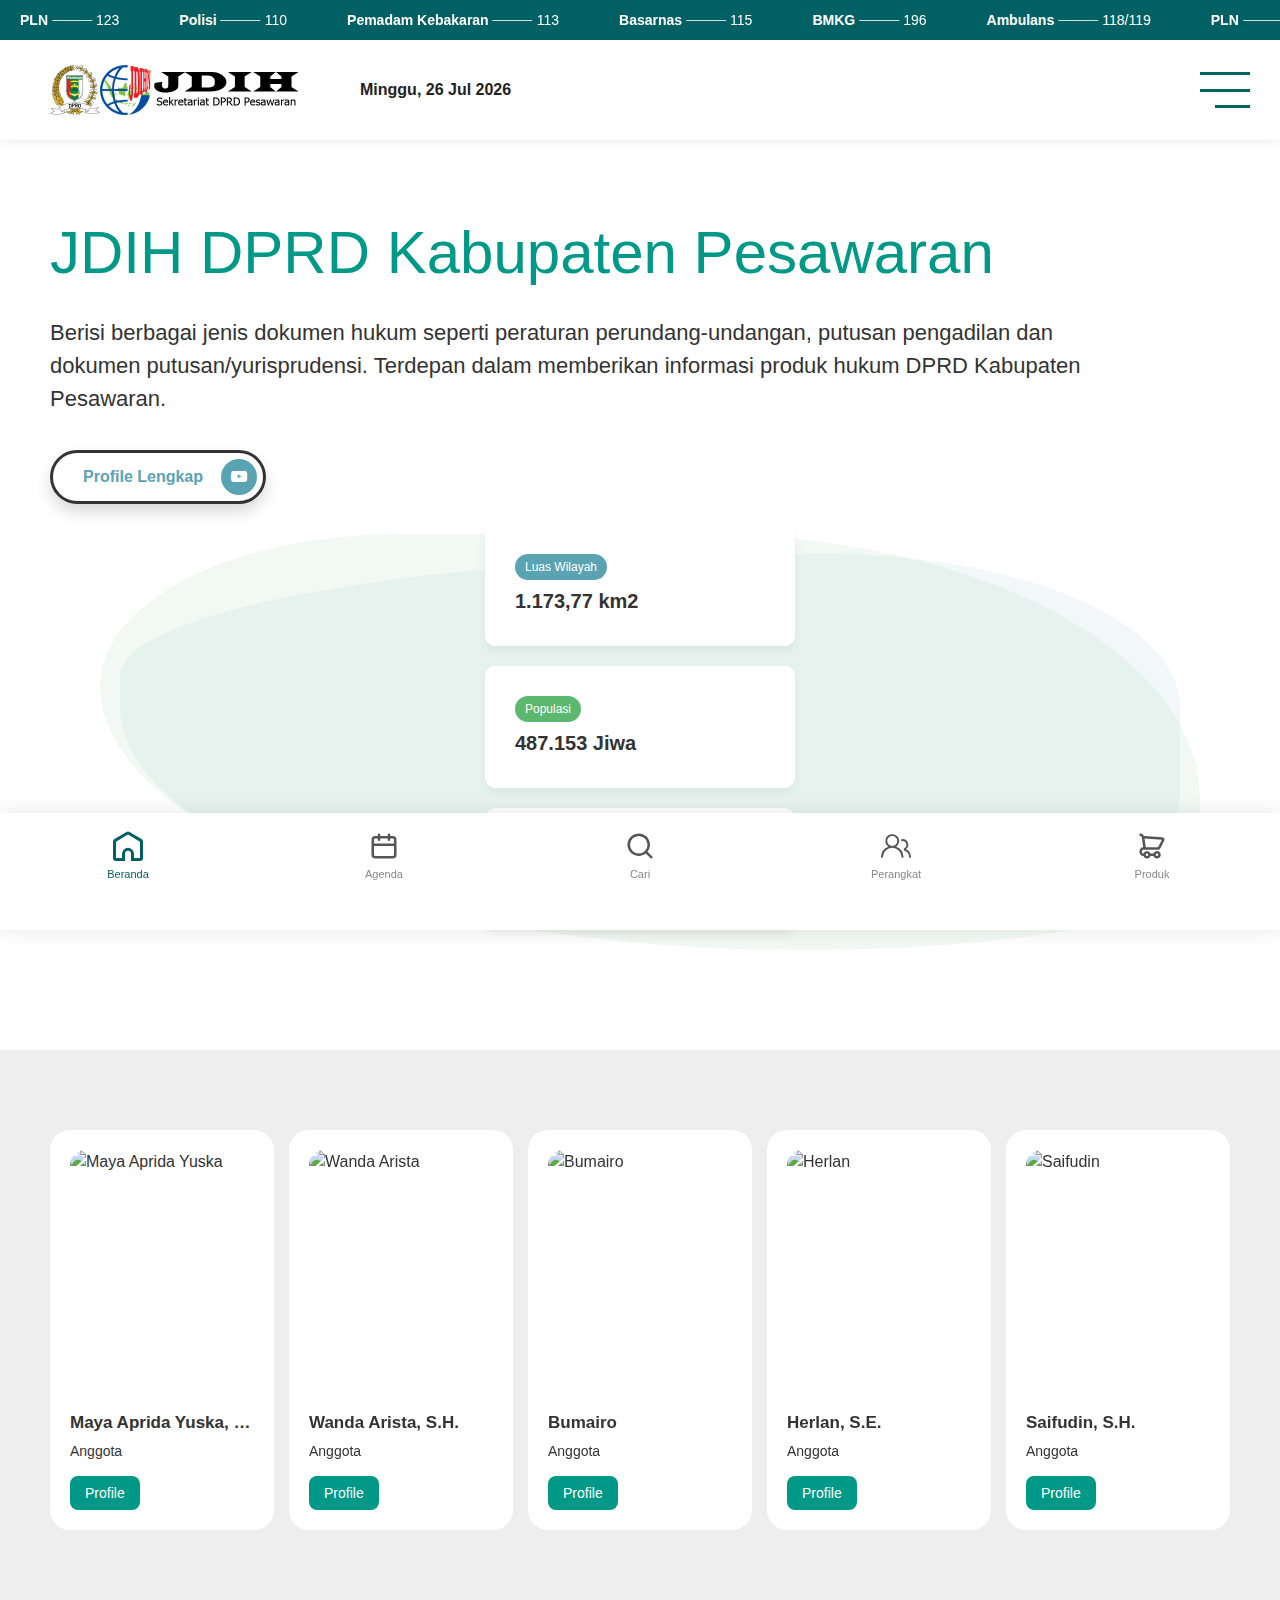
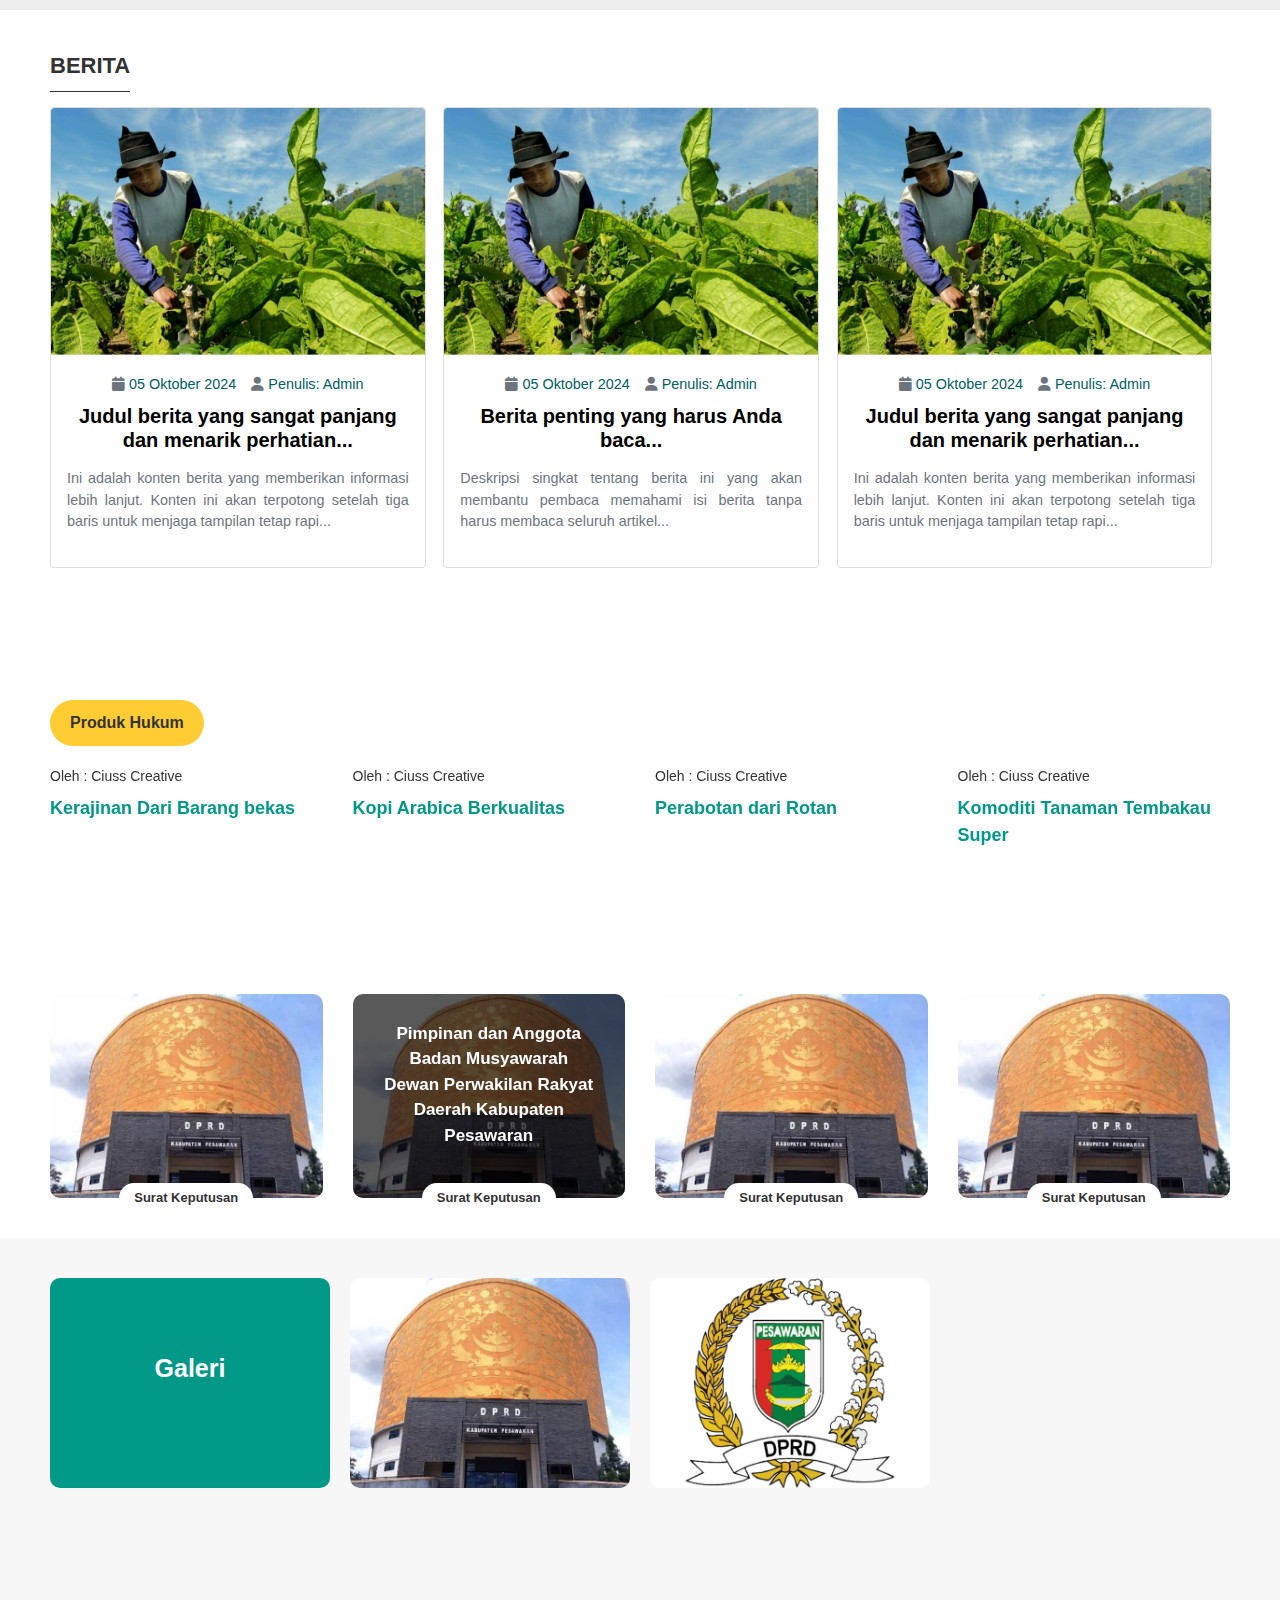
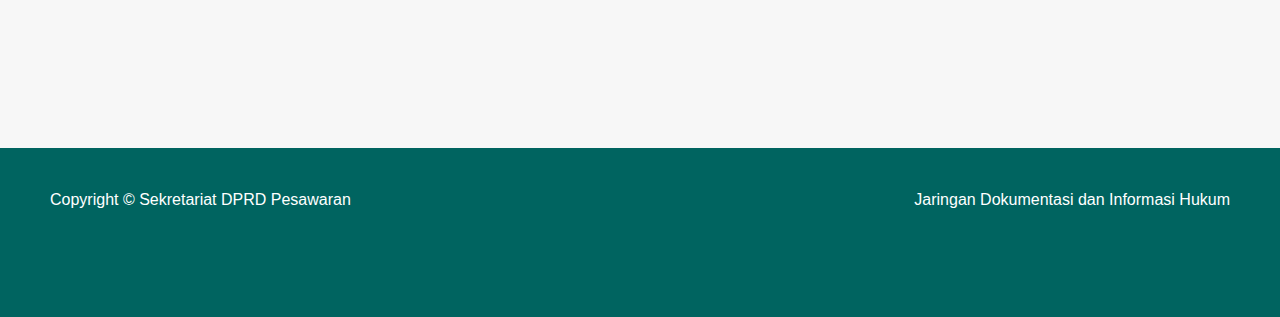
==== commit 2793eea7: "news detail" ====
--- a/index.html
+++ b/index.html
@@ -273,7 +273,7 @@
 										<span class="date"><i class="fa fa-calendar"></i> <a href="#">05 Oktober 2024</a></span>
 										<span class="author"><i class="fa fa-user"></i> <a href="#">Penulis: Admin</a></span>
 									</div>
-									<h5 class="news-title mt-2"><a href="#">Judul berita yang sangat panjang dan menarik perhatian...</a></h5>
+									<h5 class="news-title mt-2"><a href="news_detail.html">Judul berita yang sangat panjang dan menarik perhatian...</a></h5>
 									<p class="news-content mt-2">Ini adalah konten berita yang memberikan informasi lebih lanjut. Konten ini akan terpotong setelah tiga baris untuk menjaga tampilan tetap rapi...</p>
 								</div>
 							</div>
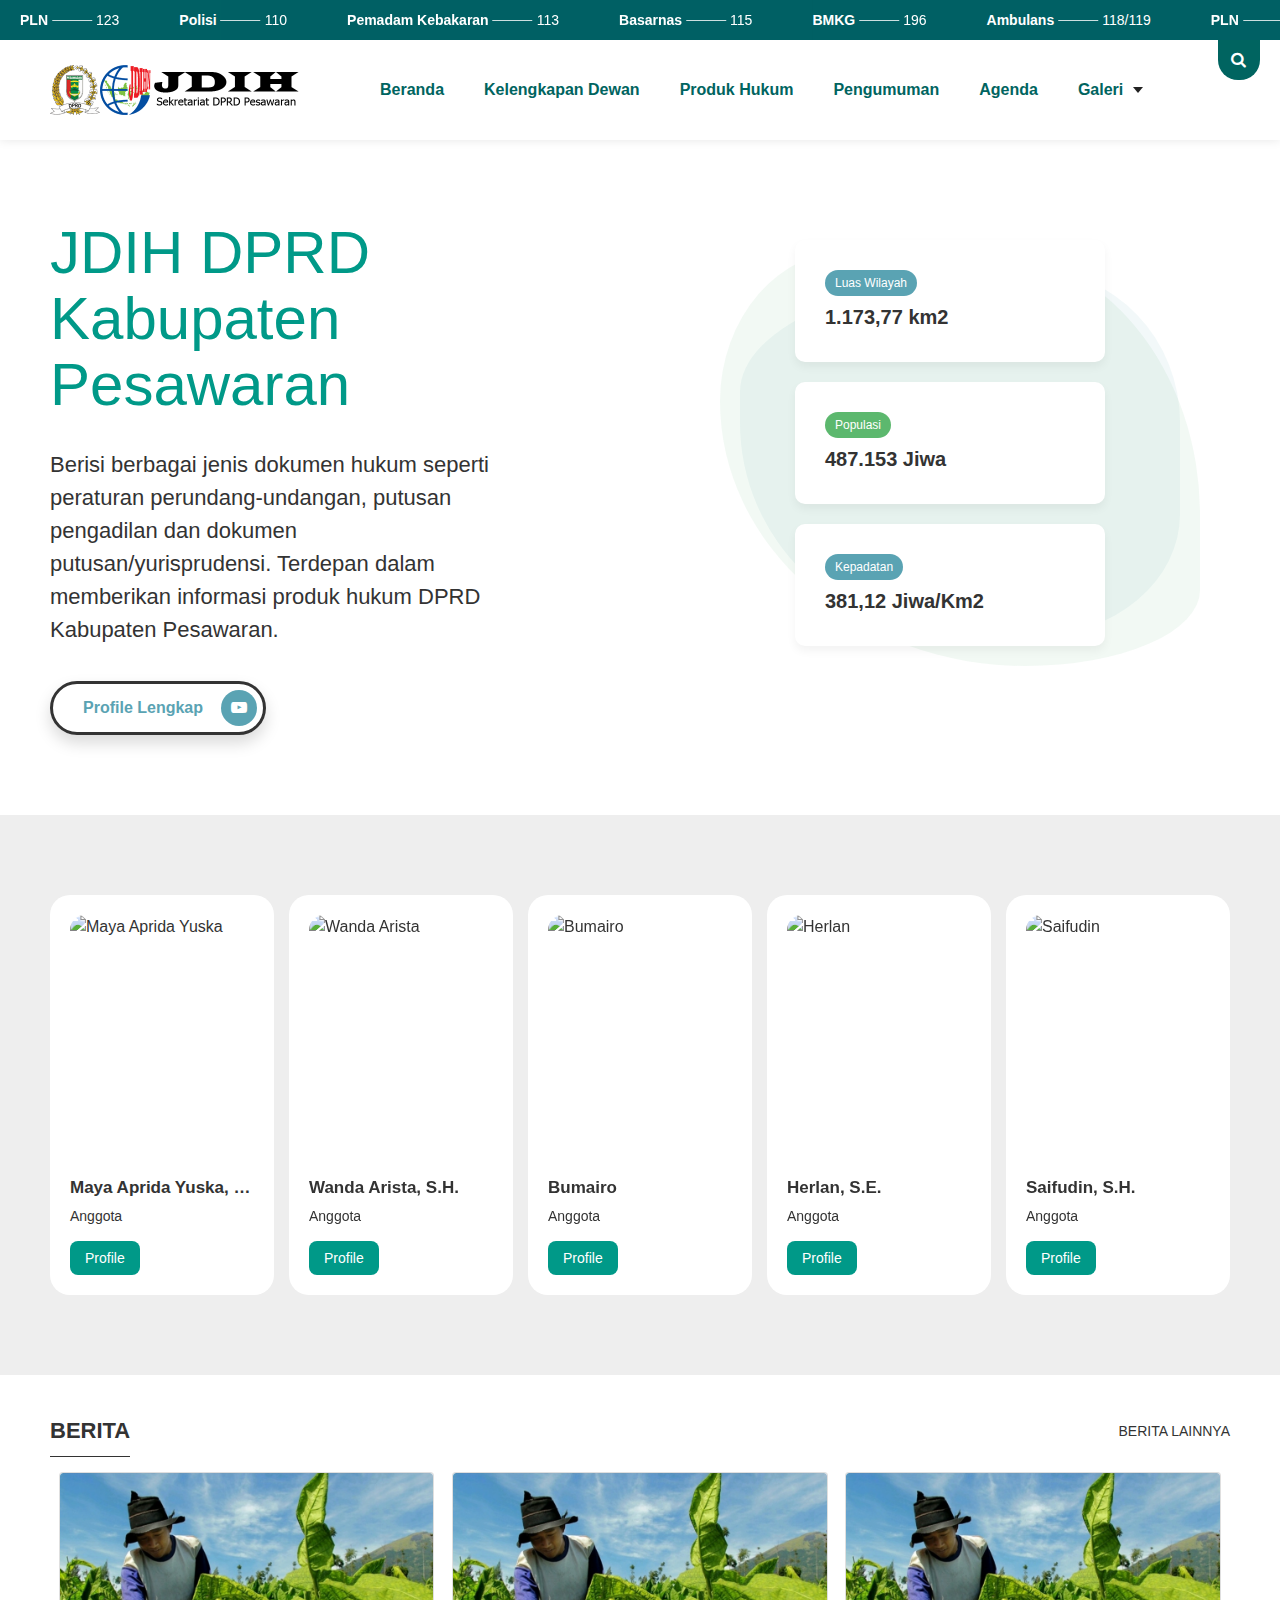
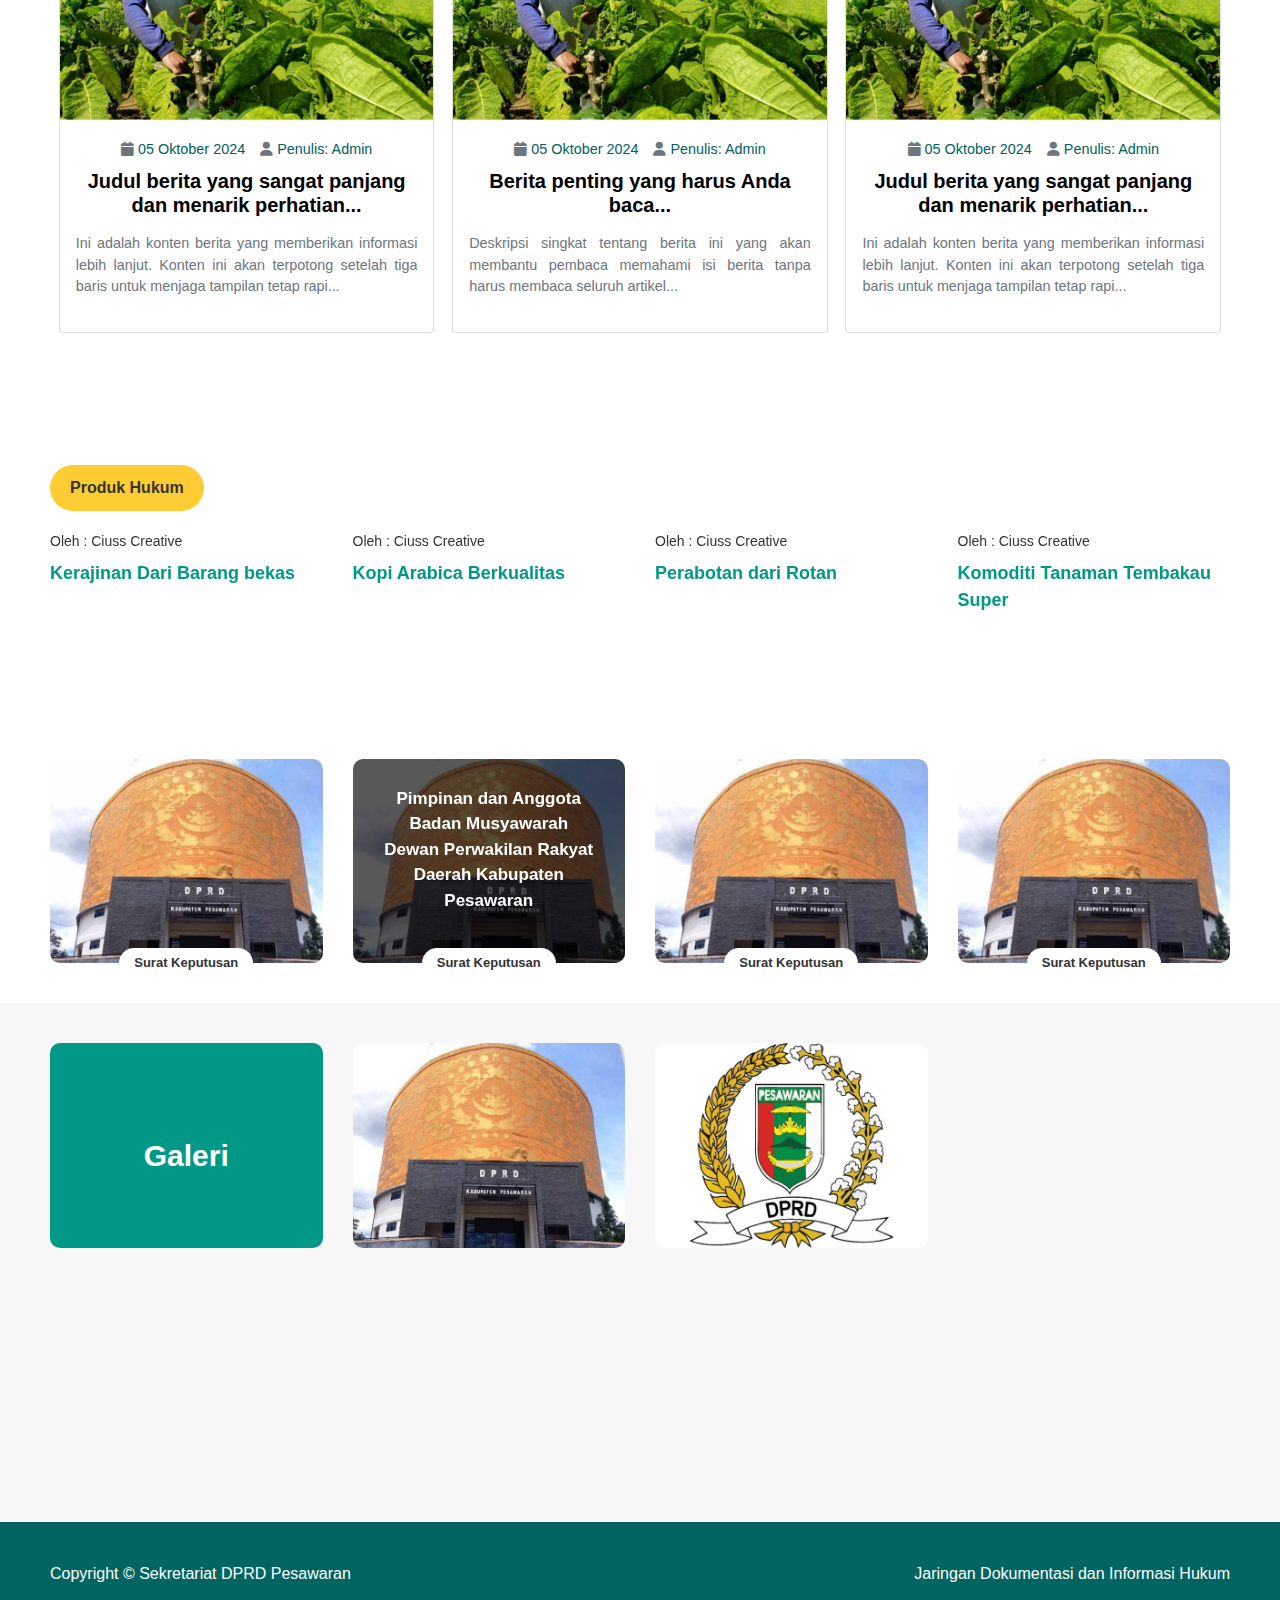
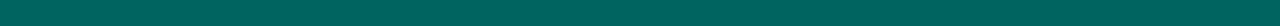
==== commit 5553c80e: "add: detail news" ====
--- a/index.html
+++ b/index.html
@@ -17,7 +17,6 @@
     <link rel="stylesheet" href="assets/themes/css/ndeso-font.css" type="text/css"/>
 	<!-- Jquery Ver 3.7.1 -->
 	<script type="text/javascript" src="assets/themes/js/jquery/jquery.min.js"></script>
-	<script type="text/javascript" src="assets/themes/js/jquery/jquery-migrate.min.js"></script>
     <!-- Bootstrap 5 CSS -->
     <link rel="stylesheet" href="assets/bootstrap/bootstrap.min.css" type="text/css"/>
 	<!-- CSS Style -->
@@ -258,12 +257,15 @@
 			<!-- News -->
 			<section class="ndeso_archive_page">
 				<div class="ndeso__container ndeso__clear">
-					<h1><b>Berita</b></h1>
+					<h1 style="display: flex; justify-content: space-between; align-items: center;">
+                        <b>Berita</b>
+                        <a href="news.html" style="font-size: 14px; font-weight: normal; text-decoration: none; color: inherit;">Berita Lainnya</a>
+                    </h1>                    
 					<div class="row g-0">
 						<div class="col-lg-4 col-md-6 mb-4">
 							<div class="card news-card">
 								<div class="image-container">
-									<a href="#">
+									<a href="news_detail.html">
 										<img src="assets/img/picture/Petani-Tembakau.jpg" class="card-img-top" alt="News Image">
 										<div class="image-overlay">Baca Selengkapnya..</div>
 									</a>
@@ -281,7 +283,7 @@
 						<div class="col-lg-4 col-md-6 mb-4">
 							<div class="card news-card">
 								<div class="image-container">
-									<a href="#">
+									<a href="news_detail.html">
 										<img src="assets/img/picture/Petani-Tembakau.jpg" class="card-img-top" alt="News Image">
 										<div class="image-overlay">Baca Selengkapnya..</div>
 									</a>
@@ -291,7 +293,7 @@
 										<span class="date"><i class="fa fa-calendar"></i> <a href="#">05 Oktober 2024</a></span>
 										<span class="author"><i class="fa fa-user"></i> <a href="#">Penulis: Admin</a></span>
 									</div>
-									<h5 class="news-title mt-2"><a href="#">Berita penting yang harus Anda baca...</a></h5>
+									<h5 class="news-title mt-2"><a href="news_detail.html">Berita penting yang harus Anda baca...</a></h5>
 									<p class="news-content mt-2">Deskripsi singkat tentang berita ini yang akan membantu pembaca memahami isi berita tanpa harus membaca seluruh artikel...</p>
 								</div>
 							</div>
@@ -299,7 +301,7 @@
 						<div class="col-lg-4 col-md-6 mb-4">
 							<div class="card news-card">
 								<div class="image-container">
-									<a href="#">
+									<a href="news_detail.html">
 										<img src="assets/img/picture/Petani-Tembakau.jpg" class="card-img-top" alt="News Image">
 										<div class="image-overlay">Baca Selengkapnya..</div>
 									</a>
@@ -309,7 +311,7 @@
 										<span class="date"><i class="fa fa-calendar"></i> <a href="#">05 Oktober 2024</a></span>
 										<span class="author"><i class="fa fa-user"></i> <a href="#">Penulis: Admin</a></span>
 									</div>
-									<h5 class="news-title mt-2"><a href="#">Judul berita yang sangat panjang dan menarik perhatian...</a></h5>
+									<h5 class="news-title mt-2"><a href="news_detail.html">Judul berita yang sangat panjang dan menarik perhatian...</a></h5>
 									<p class="news-content mt-2">Ini adalah konten berita yang memberikan informasi lebih lanjut. Konten ini akan terpotong setelah tiga baris untuk menjaga tampilan tetap rapi...</p>
 								</div>
 							</div>
--- a/assets/themes/css/style.css
+++ b/assets/themes/css/style.css
@@ -2611,8 +2611,8 @@
   color: #888;
 }
 
-/* @media screen and (max-width: 1024px) { */
-@media screen and (max-width: 1400px) {
+@media screen and (max-width: 1024px) {
+/* @media screen and (max-width: 1400px) { */
   .wrapper {
     margin-top: 0 !important;
   }
--- a/assets/css/style.css
+++ b/assets/css/style.css
@@ -879,14 +879,35 @@
 
 
 /* Berita */
+.news-title-detail {
+  font-size: 1.5rem;
+  font-weight: bold;
+  overflow: hidden;
+  display: -webkit-box;
+  -webkit-line-clamp: 2;
+  -webkit-box-orient: vertical;
+  text-align: center;
+  min-height: 3rem;
+}
+.card-text {
+  max-width: 100%;
+  width: 100%;
+  padding: 0px 20px 0px 0px; /* Padding kanan ditambah */
+  word-wrap: break-word;
+  overflow-wrap: break-word;
+  text-align: justify;
+  box-sizing: border-box;
+}
 .news-card {
-  height: 100%;
-  width: 95%;
+  width: 95%; /* Reduce width to prevent stretching */
+  height: 100%; /* Maintain height consistency */
   display: flex;
   flex-direction: column;
   position: relative;
   overflow: hidden;
-}
+  margin: 0 auto; /* Center the card */
+}
+
 .news-card img {
   height: 250px;
   object-fit: cover;
@@ -952,4 +973,109 @@
   -webkit-line-clamp: 3;
   -webkit-box-orient: vertical;
   text-align: justify;
+}
+/* text in detail post terkait */
+.news-meta-detail {
+  gap: 12px;
+  font-size: 0.6rem;
+}
+
+@media (min-width: 1025px) and (max-width: 1400px) {
+  .ndeso__currenttime {
+      display: none;
+  }
+}
+@media (min-width: 1025px) and (max-width: 1100px) {
+  .menu-item {
+      font-size: 14px;
+  }
+  .nav .deskmenu li a {
+    padding: 0px 10px 0px 10px;
+  }
+}
+@media (min-width: 1101px) and (max-width: 1150px) {
+  .menu-item {
+      font-size: 16px;
+  }
+  .nav .deskmenu li a {
+    padding: 0px 12px 0px 12px;
+  }
+}
+@media (min-width: 1151px) and (max-width: 1200px) {
+  .menu-item {
+      font-size: 16px;
+  }
+  .nav .deskmenu li a {
+    padding: 0px 15px 0px 15px;
+  }
+}
+@media (min-width: 1201px) and (max-width: 1250px) {
+  .menu-item {
+      font-size: 16px;
+  }
+  .nav .deskmenu li a {
+    padding: 0px 18px 0px 18px;
+  }
+}
+
+/* Modal style */
+.share-modal {
+  position: absolute;
+  bottom: 40px; /* Letakkan modal di atas tombol */
+  width: 150px;
+  text-align: center;
+  border: 1px solid #ccc;
+  border-radius: 8px;
+  z-index: 1000; /* Agar modal berada di depan elemen lain */
+}
+
+/* Panah kecil di atas modal */
+.share-modal::after {
+  content: "";
+  position: absolute;
+  top: 100%; /* Geser panah ke bawah modal */
+  left: calc(50% - 10px); /* Panah berada di tengah modal */
+  border-width: 10px;
+  border-style: solid;
+  border-color: #ffffff transparent transparent transparent;
+}
+.copy-popup {
+  position: absolute;
+  bottom: 30px;
+  left: 50%;
+  transform: translateX(-50%);
+  background-color: rgba(0, 0, 0, 0.75);
+  color: white;
+  padding: 5px 10px;
+  border-radius: 5px;
+  font-size: 12px;
+  display: none;
+  white-space: nowrap;
+}
+
+.form-group {
+  padding-right: 1.5rem;
+}
+
+
+/* Hastag */
+.hastag-badge {
+  background-color: #e9eaeb;
+  color: #9c9b9b;
+}
+.hastag-badge:hover {
+  background-color: #006064;
+  color: #fff;
+}
+
+.hastag-badge-soft {
+  color: #9c9b9b;
+}
+.hastag-badge-soft:hover {
+  color: #006064;
+}
+
+.categories {
+  margin: 0 0 3px;
+  padding: 0 0 3px;
 }